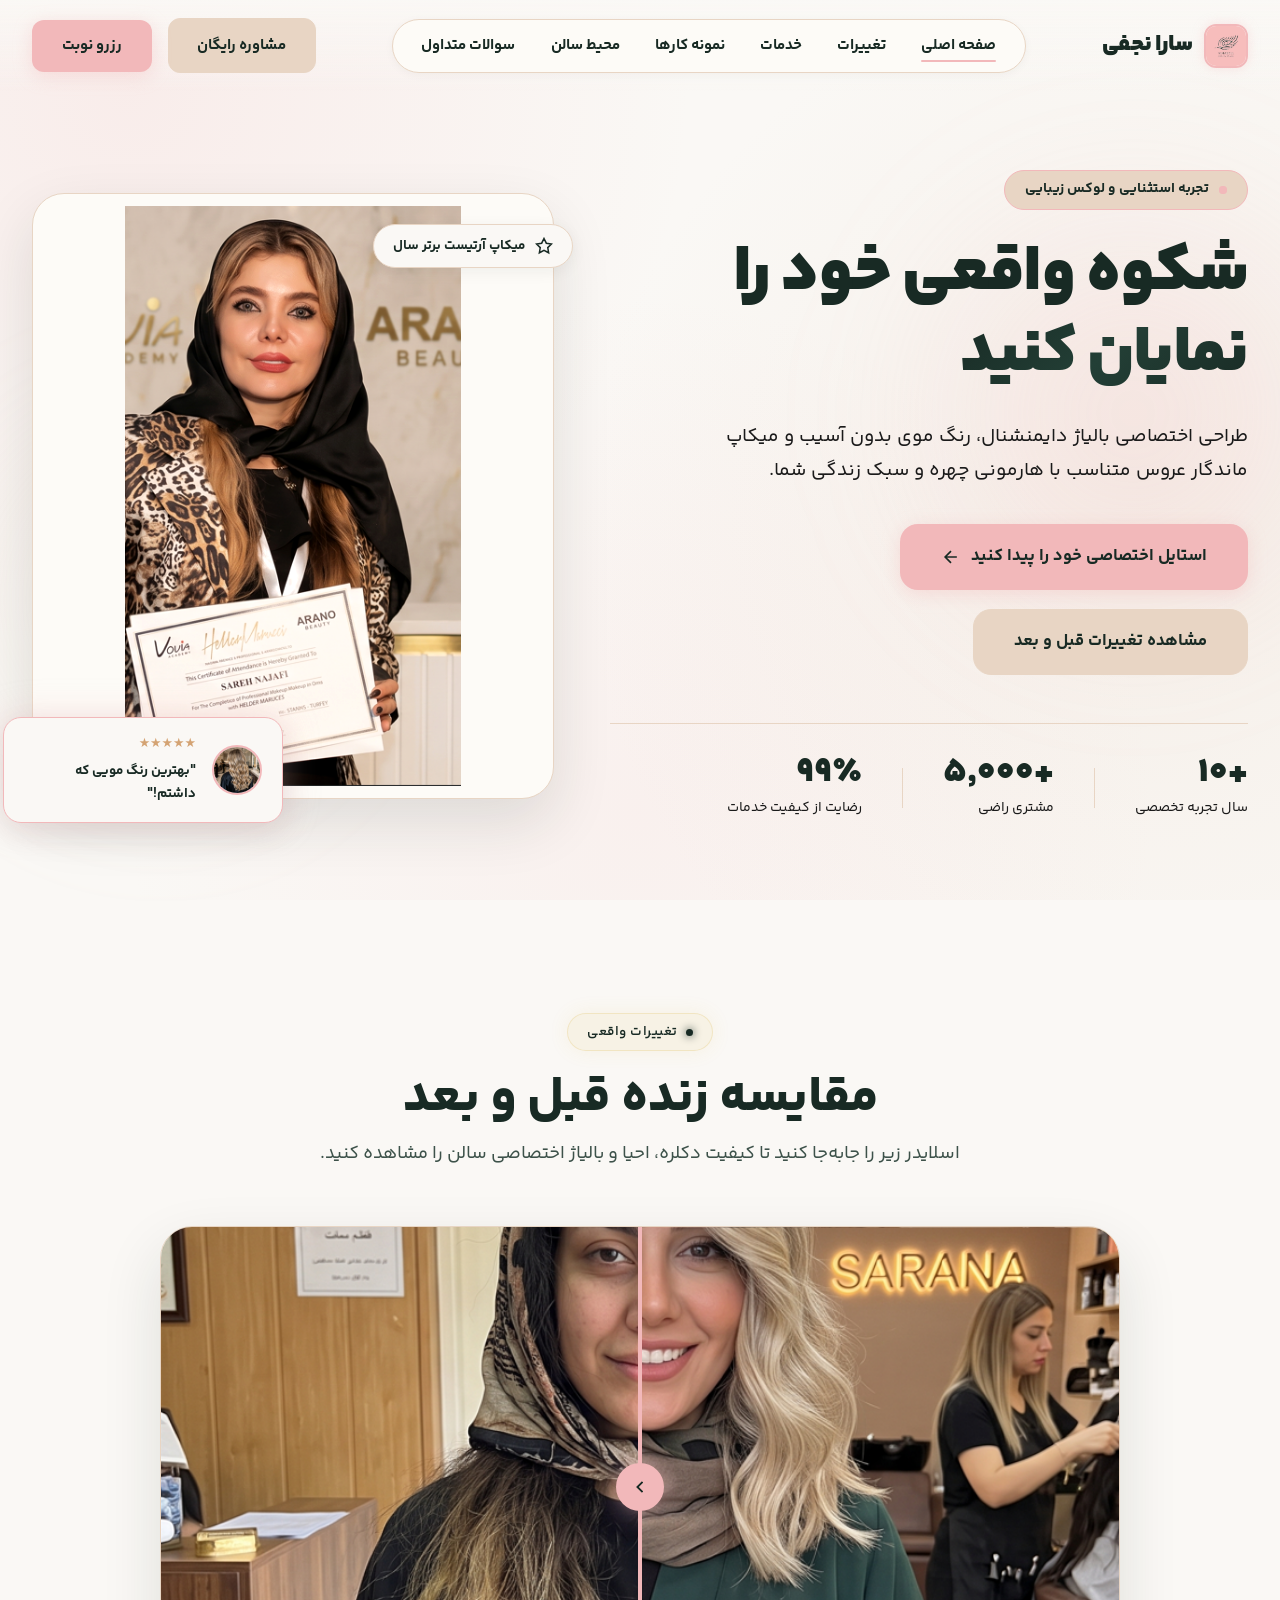
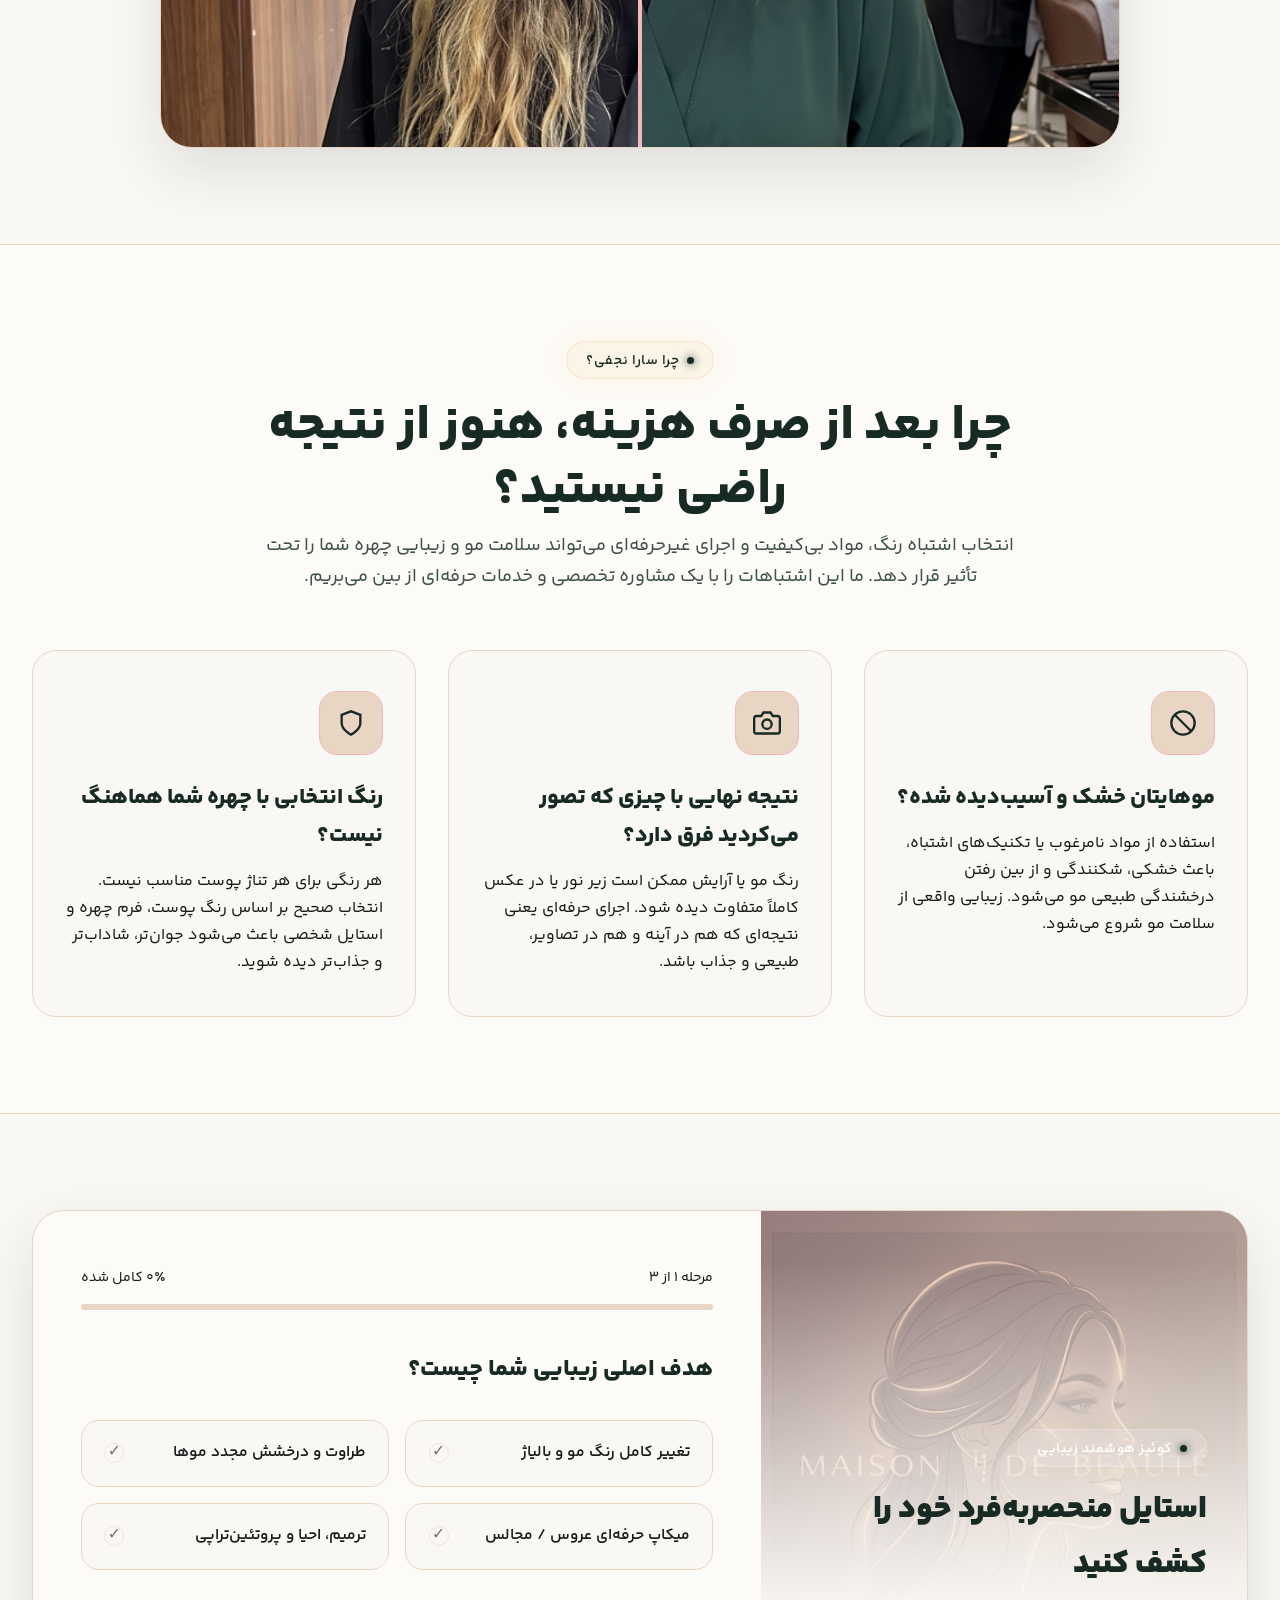
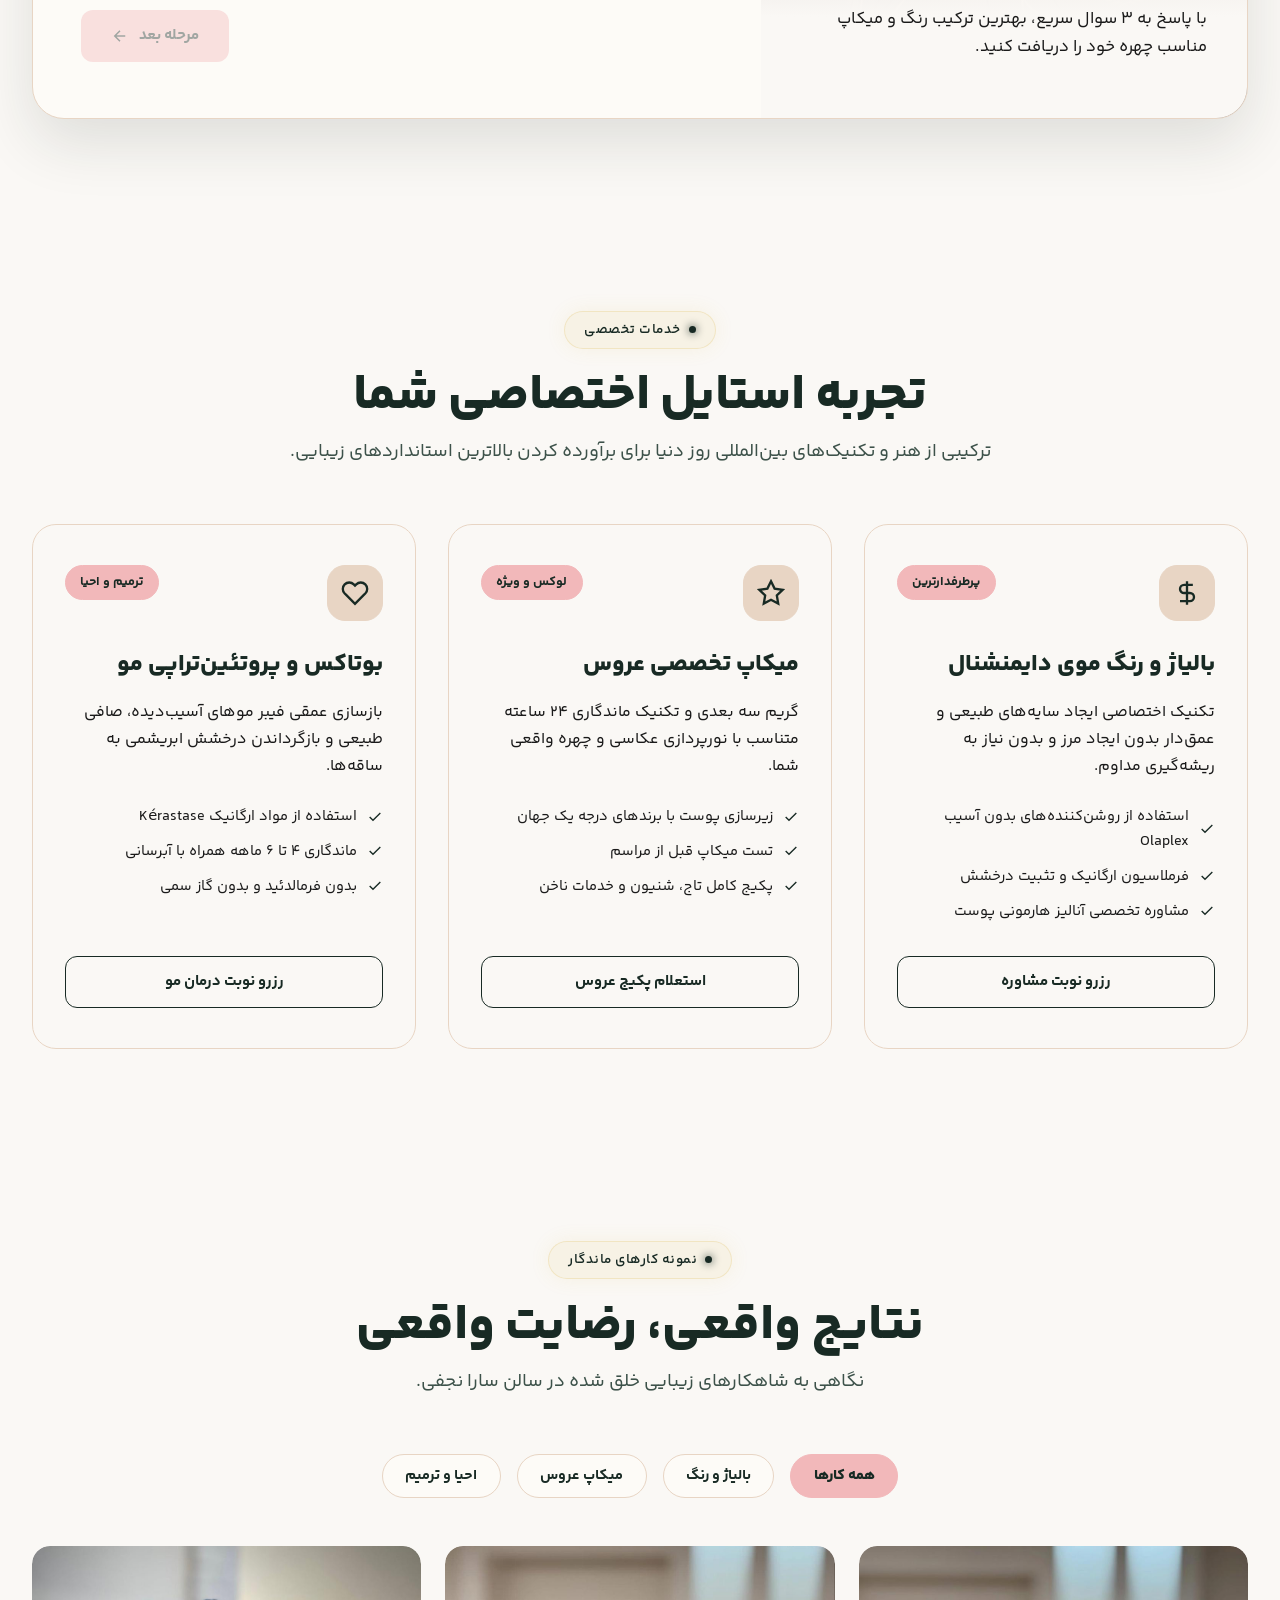
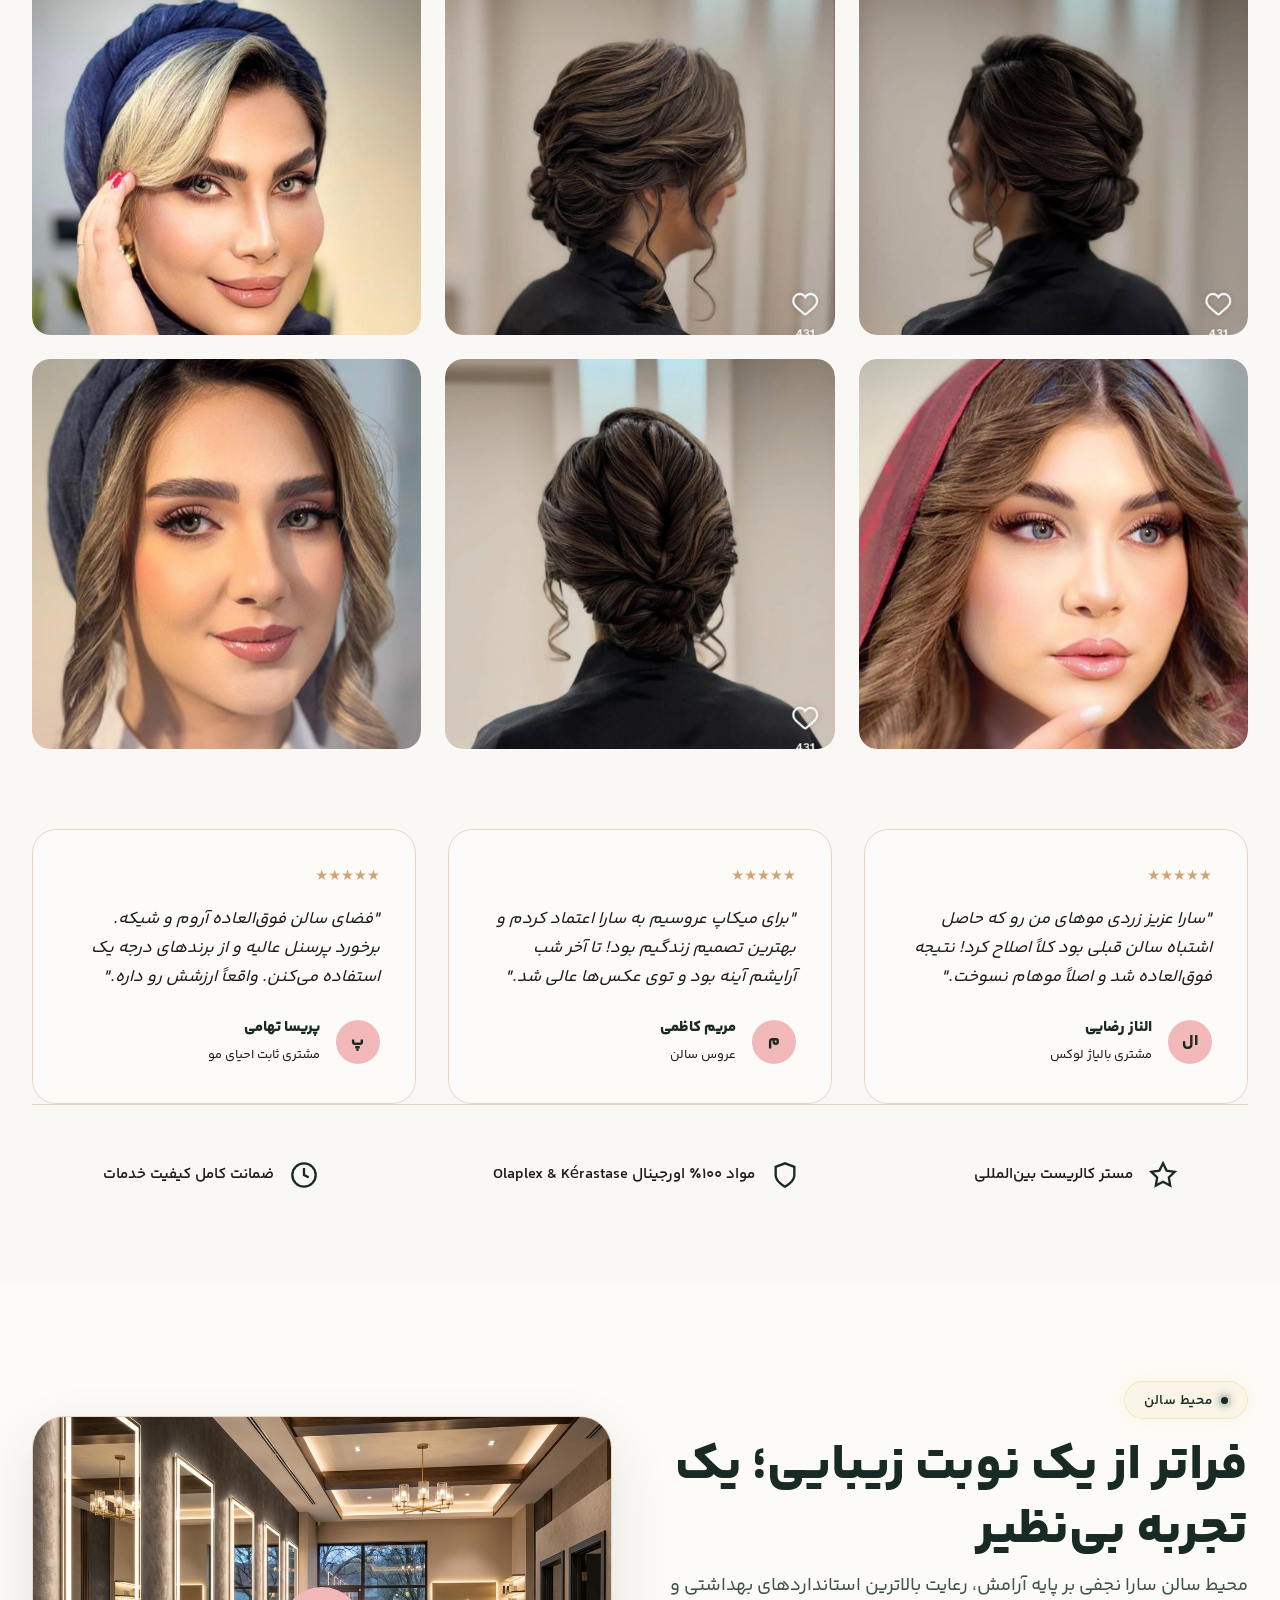
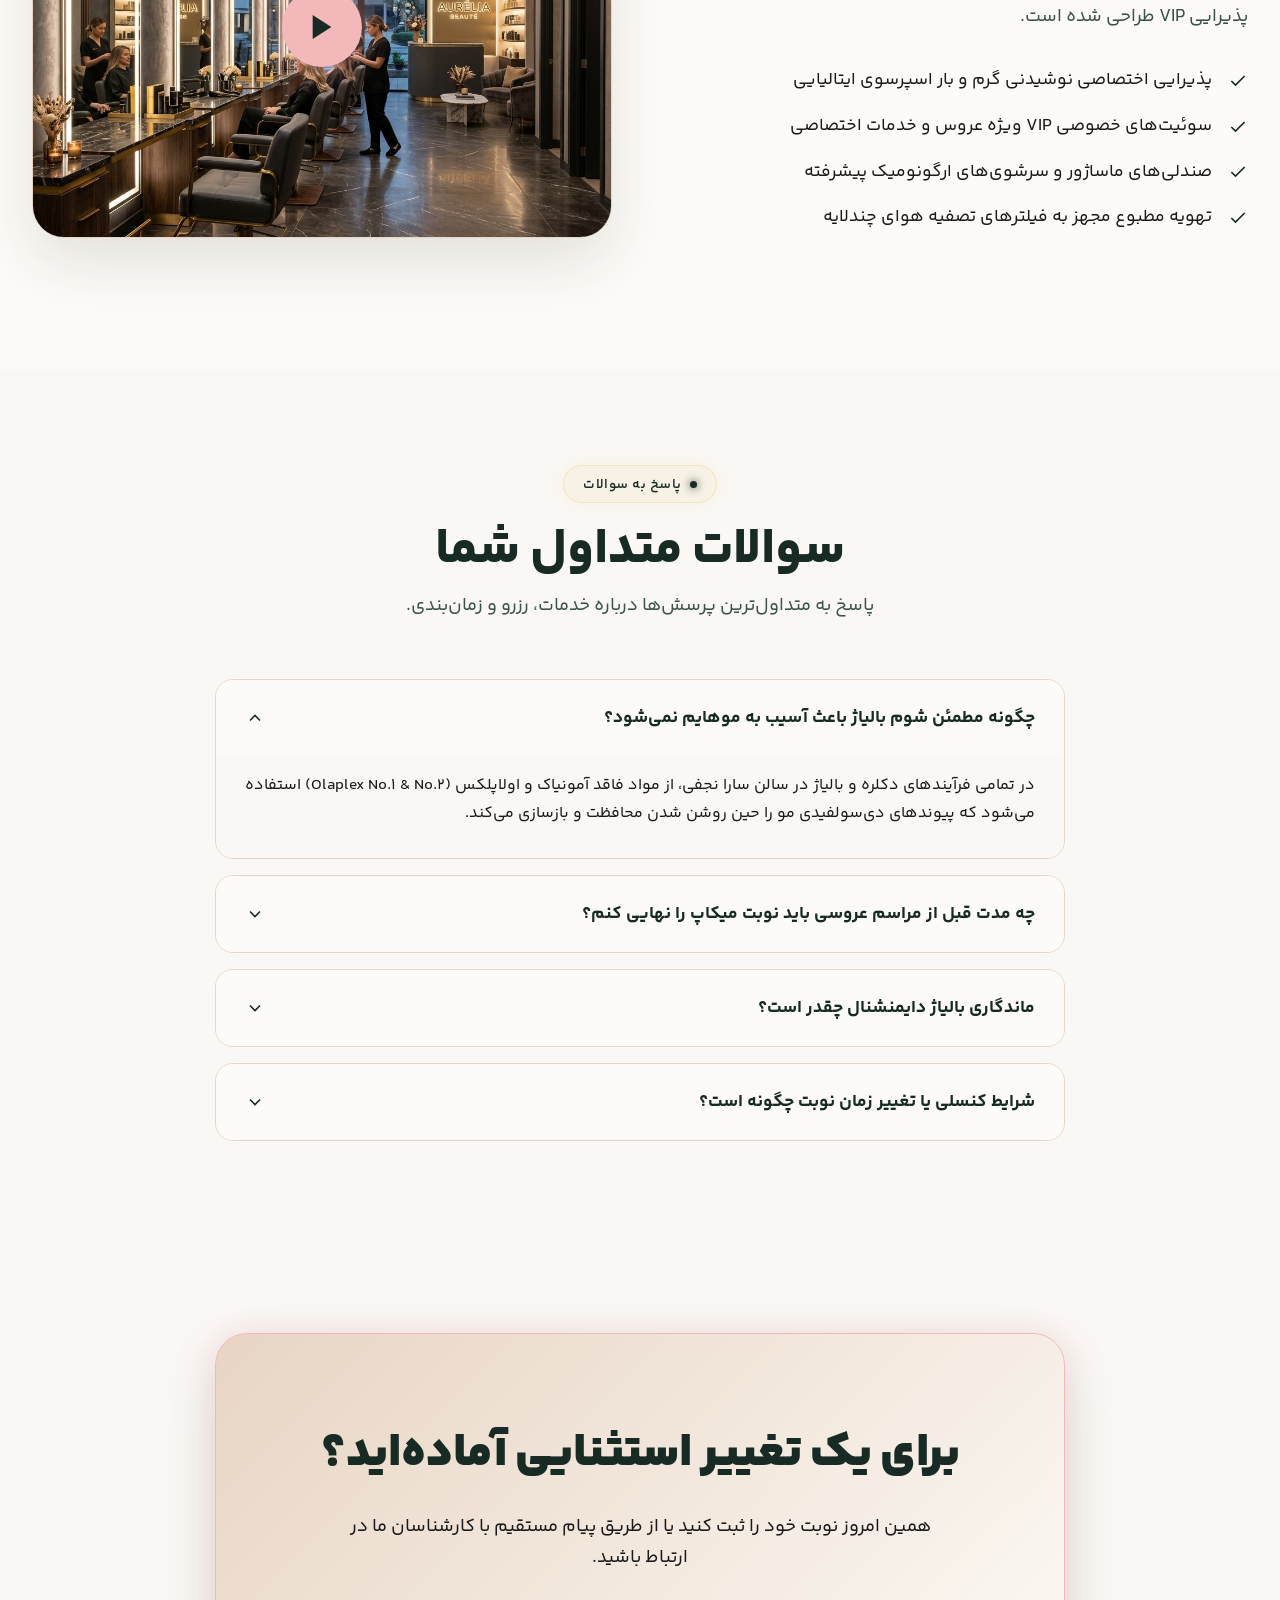
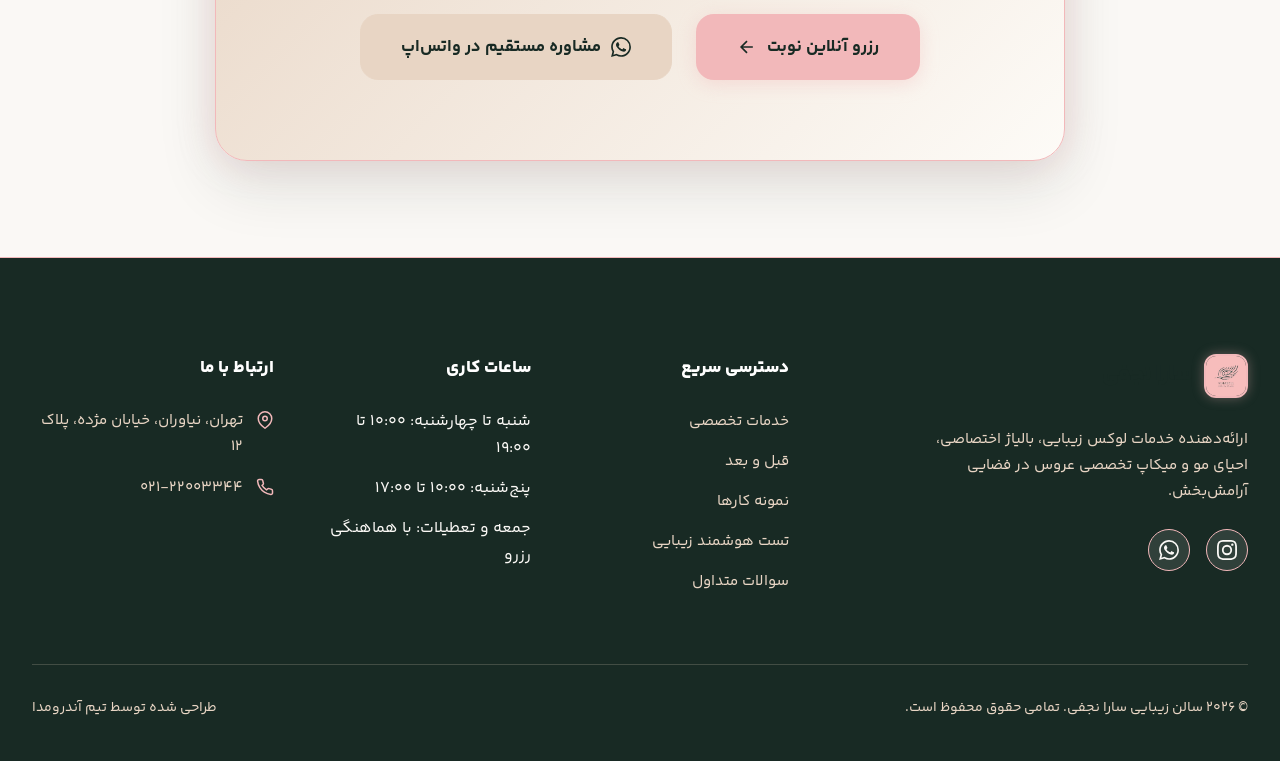
==== index.html @ 490ef78b "update color" ====
<!doctype html>
<html lang="fa" dir="rtl">
  <head>
    <meta charset="UTF-8" />
    <meta name="viewport" content="width=device-width, initial-scale=1.0" />
    <title>سارا نجفی | سالن زیبایی و میکاپ آرتیست پریمیوم</title>
    <meta
      name="description"
      content="تغییرات زیبایی ایده‌آل خود را در سالن زیبایی سارا نجفی کشف کنید. متخصص در رنگ موی پریمیوم، بالیاژ، میکاپ عروس و احیای مو."
    />
    <meta name="theme-color" content="#FAF8F5" />

    <!-- Open Graph SEO -->
    <meta property="og:title" content="سارا نجفی | سالن زیبایی پریمیوم" />
    <meta
      property="og:description"
      content="تخصصی‌ترین مرکز بالیاژ، رنگ مو و میکاپ لوکس عروس"
    />
    <meta property="og:type" content="website" />

    <!-- Custom Stylesheet -->
    <link rel="stylesheet" href="css/style.css" />
  </head>
  <body>
    <!-- Floating Luxury Navigation -->
    <nav class="navbar" id="navbar">
      <div class="container nav-container">
        <a href="#home" class="logo">
          <img
            src="images/logo.jpg"
            alt="سالن زیبایی سارا نجفی"
            class="logo-img"
          />
          <span class="logo-text">سارا نجفی</span>
        </a>

        <div class="nav-links" id="nav-links">
          <a href="#home" class="active">صفحه اصلی</a>
          <a href="#transformation">تغییرات</a>
          <a href="#services">خدمات</a>
          <a href="#portfolio">نمونه کارها</a>
          <a href="#salon">محیط سالن</a>
          <a href="#faq">سوالات متداول</a>
        </div>

        <div class="nav-actions">
          <a href="#quiz-section" class="btn btn-secondary">مشاوره رایگان</a>
          <button class="btn btn-primary open-booking-modal">رزرو نوبت</button>
        </div>

        <!-- Mobile Drawer Menu Toggle Button -->
        <button
          class="mobile-toggle"
          id="mobile-toggle"
          aria-label="باز کردن منو"
        >
          <svg
            width="28"
            height="28"
            viewBox="0 0 24 24"
            fill="none"
            stroke="currentColor"
            stroke-width="2"
          >
            <path d="M4 6h16M4 12h16M4 18h16"></path>
          </svg>
        </button>
      </div>
    </nav>

    <!-- Mobile Navigation Drawer Overlay & Backdrop -->
    <div class="mobile-drawer-overlay" id="mobile-overlay"></div>
    <div class="mobile-menu-drawer" id="mobile-drawer">
      <div class="mobile-drawer-header">
        <a href="#home" class="logo">
          <img
            src="images/logo.jpg"
            alt="سالن زیبایی سارا نجفی"
            class="logo-img"
          />
          <span class="logo-text">سارا نجفی</span>
        </a>
        <button class="mobile-close" id="mobile-close" aria-label="بستن منو">
          <svg
            width="24"
            height="24"
            viewBox="0 0 24 24"
            fill="none"
            stroke="currentColor"
            stroke-width="2"
          >
            <line x1="18" y1="6" x2="6" y2="18"></line>
            <line x1="6" y1="6" x2="18" y2="18"></line>
          </svg>
        </button>
      </div>
      <ul class="mobile-nav-links">
        <li><a href="#home" class="mobile-link active">صفحه اصلی</a></li>
        <li>
          <a href="#transformation" class="mobile-link">تغییرات قبل و بعد</a>
        </li>
        <li><a href="#services" class="mobile-link">خدمات لوکس</a></li>
        <li><a href="#portfolio" class="mobile-link">نمونه کارها</a></li>
        <li><a href="#salon" class="mobile-link">تجربه سالن</a></li>
        <li><a href="#faq" class="mobile-link">سوالات متداول</a></li>
      </ul>
      <div class="mobile-drawer-footer">
        <button class="btn btn-primary w-full open-booking-modal">
          رزرو فوری نوبت
        </button>
        <a href="#quiz-section" class="btn btn-secondary w-full mobile-link"
          >تست استایل زیبایی</a
        >
      </div>
    </div>

    <!-- Main Content Wrapper -->
    <main>
      <!-- Hero Section -->
      <section class="hero" id="home">
        <div class="container hero-grid">
          <div class="hero-content reveal">
            <div class="hero-badge">
              <div class="status-ping">
                <span></span>
                <span></span>
              </div>
              تجربه استثنایی و لوکس زیبایی
            </div>

            <h1 class="hero-title">
              شکوه واقعی خود را
              <span class="gradient-text">نمایان کنید</span>
            </h1>

            <p class="hero-description">
              طراحی اختصاصی بالیاژ دایمنشنال، رنگ موی بدون آسیب و میکاپ ماندگار
              عروس متناسب با هارمونی چهره و سبک زندگی شما.
            </p>

            <div class="hero-buttons">
              <a href="#quiz-section" class="btn btn-primary btn-large">
                استایل اختصاصی خود را پیدا کنید
                <svg
                  width="20"
                  height="20"
                  viewBox="0 0 24 24"
                  fill="none"
                  stroke="currentColor"
                  stroke-width="2"
                >
                  <path d="M19 12H5M12 19l-7-7 7-7" />
                </svg>
              </a>
              <a href="#transformation" class="btn btn-secondary btn-large">
                مشاهده تغییرات قبل و بعد
              </a>
            </div>

            <div class="hero-stats">
              <div class="stat-item">
                <span class="stat-number" data-target="10">+۱۰</span>
                <span class="stat-label">سال تجربه تخصصی</span>
              </div>
              <div class="stat-divider"></div>
              <div class="stat-item">
                <span class="stat-number" data-target="5000">+۵,۰۰۰</span>
                <span class="stat-label">مشتری راضی</span>
              </div>
              <div class="stat-divider"></div>
              <div class="stat-item">
                <span class="stat-number" data-target="99">۹۹٪</span>
                <span class="stat-label">رضایت از کیفیت خدمات</span>
              </div>
            </div>
          </div>

          <div class="hero-visual reveal reveal-delay-2">
            <div class="portrait-frame">
              <img
                src="images/hero-portrait-cropped.png"
                alt="سارا نجفی - میکاپ آرتیست و هیراستایلیست ارشد"
                class="portrait-image"
              />

              <!-- Floating Review Card -->
              <div class="floating-pill">
                <img src="images/before-after-01.jpg" alt="تغییرات بالیاژ" />
                <div class="floating-pill-content">
                  <div class="stars">★★★★★</div>
                  <p>"بهترین رنگ مویی که داشتم!"</p>
                </div>
              </div>

              <!-- Floating Badge -->
              <div class="floating-badge">
                <svg
                  width="18"
                  height="18"
                  viewBox="0 0 24 24"
                  fill="none"
                  stroke="currentColor"
                  stroke-width="2"
                >
                  <polygon
                    points="12 2 15.09 8.26 22 9.27 17 14.14 18.18 21.02 12 17.77 5.82 21.02 7 14.14 2 9.27 8.91 8.26 12 2"
                  />
                </svg>
                میکاپ آرتیست برتر سال
              </div>
            </div>
          </div>
        </div>
      </section>

      <!-- Before / After Interactive Comparison Slider -->
      <section class="transformation-section" id="transformation">
        <div class="container">
          <div class="section-header reveal">
            <div class="section-tag">
              <span class="dot"></span>
              تغییرات واقعی
            </div>
            <h2 class="section-title">مقایسه زنده قبل و بعد</h2>
            <p class="section-subtitle">
              اسلایدر زیر را جابه‌جا کنید تا کیفیت دکلره، احیا و بالیاژ اختصاصی
              سالن را مشاهده کنید.
            </p>
          </div>

          <div class="ba-slider-container reveal reveal-delay-1">
            <div class="ba-slider" id="ba-slider">
              <div class="ba-before">
                <img
                  src="images/Screenshot 2026-07-29 034844.png"
                  alt="تصویر مقایسه چپ"
                />
              </div>
              <div class="ba-after" id="ba-after-layer">
                <img
                  src="images/Screenshot 2026-07-29 034903.png"
                  alt="تصویر مقایسه راست"
                />
              </div>
              <div class="ba-handle" id="ba-handle">
                <div class="ba-handle-button">
                  <svg
                    width="20"
                    height="20"
                    viewBox="0 0 24 24"
                    fill="none"
                    stroke="currentColor"
                    stroke-width="2"
                  >
                    <polyline points="15 18 9 12 15 6"></polyline>
                    <polyline
                      points="9 18 15 12 9 6"
                      style="
                        transform: rotate(180deg);
                        transform-origin: center;
                      "
                    ></polyline>
                  </svg>
                </div>
              </div>
            </div>
          </div>
        </div>
      </section>

      <!-- Pain Points & Agitation Section -->
      <section class="problems-section" id="problems">
        <div class="container">
          <div class="section-header reveal">
            <div class="section-tag">
              <span class="dot"></span>
              چرا سارا نجفی؟
            </div>
            <h2 class="section-title">
              چرا بعد از صرف هزینه، هنوز از نتیجه راضی نیستید؟
            </h2>
            <p class="section-subtitle">
              انتخاب اشتباه رنگ، مواد بی‌کیفیت و اجرای غیرحرفه‌ای می‌تواند سلامت
              مو و زیبایی چهره شما را تحت تأثیر قرار دهد. ما این اشتباهات را با
              یک مشاوره تخصصی و خدمات حرفه‌ای از بین می‌بریم.
            </p>
          </div>

          <div class="problems-grid">
            <div class="glass-card problem-card reveal reveal-delay-1">
              <div class="problem-icon-wrapper">
                <svg
                  width="28"
                  height="28"
                  viewBox="0 0 24 24"
                  fill="none"
                  stroke="currentColor"
                  stroke-width="2"
                >
                  <circle cx="12" cy="12" r="10"></circle>
                  <line x1="4.93" y1="4.93" x2="19.07" y2="19.07"></line>
                </svg>
              </div>
              <h3>موهایتان خشک و آسیب‌دیده شده؟</h3>
              <p>
                استفاده از مواد نامرغوب یا تکنیک‌های اشتباه، باعث خشکی، شکنندگی
                و از بین رفتن درخشندگی طبیعی مو می‌شود. زیبایی واقعی از سلامت مو
                شروع می‌شود.
              </p>
            </div>

            <div class="glass-card problem-card reveal reveal-delay-2">
              <div class="problem-icon-wrapper">
                <svg
                  width="28"
                  height="28"
                  viewBox="0 0 24 24"
                  fill="none"
                  stroke="currentColor"
                  stroke-width="2"
                >
                  <path
                    d="M23 19a2 2 0 0 1-2 2H3a2 2 0 0 1-2-2V8a2 2 0 0 1 2-2h4l2-3h6l2 3h4a2 2 0 0 1 2 2z"
                  ></path>
                  <circle cx="12" cy="13" r="4"></circle>
                </svg>
              </div>
              <h3>نتیجه نهایی با چیزی که تصور می‌کردید فرق دارد؟</h3>
              <p>
                رنگ مو یا آرایش ممکن است زیر نور یا در عکس کاملاً متفاوت دیده
                شود. اجرای حرفه‌ای یعنی نتیجه‌ای که هم در آینه و هم در تصاویر،
                طبیعی و جذاب باشد.
              </p>
            </div>

            <div class="glass-card problem-card reveal reveal-delay-3">
              <div class="problem-icon-wrapper">
                <svg
                  width="28"
                  height="28"
                  viewBox="0 0 24 24"
                  fill="none"
                  stroke="currentColor"
                  stroke-width="2"
                >
                  <path d="M12 22s8-4 8-10V5l-8-3-8 3v7c0 6 8 10 8 10z"></path>
                </svg>
              </div>
              <h3>رنگ انتخابی با چهره شما هماهنگ نیست؟</h3>
              <p>
                هر رنگی برای هر تناژ پوست مناسب نیست. انتخاب صحیح بر اساس رنگ
                پوست، فرم چهره و استایل شخصی باعث می‌شود جوان‌تر، شاداب‌تر و
                جذاب‌تر دیده شوید.
              </p>
            </div>
          </div>
        </div>
      </section>

      <!-- Interactive Quiz Section (Lead Magnet Funnel) -->
      <section class="quiz-section" id="quiz-section">
        <div class="container">
          <div class="quiz-wrapper reveal">
            <div class="quiz-banner">
              <div class="quiz-banner-content">
                <div
                  class="section-tag"
                  style="
                    background: rgba(255, 255, 255, 0.1);
                    border-color: rgba(255, 255, 255, 0.2);
                    color: #fff;
                  "
                >
                  <span class="dot"></span>
                  کوئیز هوشمند زیبایی
                </div>
                <h2>استایل منحصر‌به‌فرد خود را کشف کنید</h2>
                <p>
                  با پاسخ به ۳ سوال سریع، بهترین ترکیب رنگ و میکاپ مناسب چهره
                  خود را دریافت کنید.
                </p>
              </div>
            </div>

            <div class="quiz-main">
              <div class="progress-header">
                <span id="quiz-step-text">مرحله ۱ از ۳</span>
                <span id="quiz-percent-text">۰٪ کامل شده</span>
              </div>
              <div class="progress-track">
                <div
                  class="progress-fill"
                  id="quiz-progress-bar"
                  style="width: 0%"
                ></div>
              </div>

              <!-- Question Step 1 -->
              <div class="quiz-step active" id="quiz-step-1">
                <h3>هدف اصلی زیبایی شما چیست؟</h3>
                <div class="options-grid">
                  <label class="option-card-label">
                    <input type="radio" name="goal" value="color" />
                    <div class="option-card-inner">
                      <span>تغییر کامل رنگ مو و بالیاژ</span>
                      <div class="check-icon">✓</div>
                    </div>
                  </label>
                  <label class="option-card-label">
                    <input type="radio" name="goal" value="refresh" />
                    <div class="option-card-inner">
                      <span>طراوت و درخشش مجدد موها</span>
                      <div class="check-icon">✓</div>
                    </div>
                  </label>
                  <label class="option-card-label">
                    <input type="radio" name="goal" value="bridal" />
                    <div class="option-card-inner">
                      <span>میکاپ حرفه‌ای عروس / مجالس</span>
                      <div class="check-icon">✓</div>
                    </div>
                  </label>
                  <label class="option-card-label">
                    <input type="radio" name="goal" value="repair" />
                    <div class="option-card-inner">
                      <span>ترمیم، احیا و پروتئین‌تراپی</span>
                      <div class="check-icon">✓</div>
                    </div>
                  </label>
                </div>
                <div class="quiz-nav" style="justify-content: flex-end">
                  <button class="btn btn-primary quiz-next-btn" disabled>
                    مرحله بعد
                    <svg
                      width="18"
                      height="18"
                      viewBox="0 0 24 24"
                      fill="none"
                      stroke="currentColor"
                      stroke-width="2"
                    >
                      <path d="M19 12H5M12 19l-7-7 7-7" />
                    </svg>
                  </button>
                </div>
              </div>

              <!-- Question Step 2 -->
              <div class="quiz-step" id="quiz-step-2">
                <h3>رنگ پوست خود را چگونه توصیف می‌کنید؟</h3>
                <div class="options-grid">
                  <label class="option-card-label">
                    <input type="radio" name="skintone" value="cool" />
                    <div class="option-card-inner">
                      <span>سرد (تناژ صورتی / آبی)</span>
                      <div class="check-icon">✓</div>
                    </div>
                  </label>
                  <label class="option-card-label">
                    <input type="radio" name="skintone" value="warm" />
                    <div class="option-card-inner">
                      <span>گرم (تناژ زرد / زیتونی / گندمی)</span>
                      <div class="check-icon">✓</div>
                    </div>
                  </label>
                  <label class="option-card-label">
                    <input type="radio" name="skintone" value="neutral" />
                    <div class="option-card-inner">
                      <span>خنثی (ترکیبی)</span>
                      <div class="check-icon">✓</div>
                    </div>
                  </label>
                  <label class="option-card-label">
                    <input type="radio" name="skintone" value="unsure" />
                    <div class="option-card-inner">
                      <span>مطمئن نیستم (نیاز به مشاوره)</span>
                      <div class="check-icon">✓</div>
                    </div>
                  </label>
                </div>
                <div class="quiz-nav">
                  <button class="btn btn-secondary quiz-prev-btn">
                    بازگشت
                  </button>
                  <button class="btn btn-primary quiz-next-btn" disabled>
                    مرحله بعد
                    <svg
                      width="18"
                      height="18"
                      viewBox="0 0 24 24"
                      fill="none"
                      stroke="currentColor"
                      stroke-width="2"
                    >
                      <path d="M19 12H5M12 19l-7-7 7-7" />
                    </svg>
                  </button>
                </div>
              </div>

              <!-- Question Step 3 -->
              <div class="quiz-step" id="quiz-step-3">
                <h3>زمان روزانه شما برای رسیدگی به استایل مو چقدر است؟</h3>
                <div class="options-grid">
                  <label class="option-card-label">
                    <input type="radio" name="routine" value="low" />
                    <div class="option-card-inner">
                      <span>کمتر از ۱۰ دقیقه (نیاز به مراقبت آسان)</span>
                      <div class="check-icon">✓</div>
                    </div>
                  </label>
                  <label class="option-card-label">
                    <input type="radio" name="routine" value="medium" />
                    <div class="option-card-inner">
                      <span>۱۵ تا ۳۰ دقیقه در روز</span>
                      <div class="check-icon">✓</div>
                    </div>
                  </label>
                  <label class="option-card-label">
                    <input type="radio" name="routine" value="high" />
                    <div class="option-card-inner">
                      <span>علاقه‌مند به استایل کردن روزانه</span>
                      <div class="check-icon">✓</div>
                    </div>
                  </label>
                </div>
                <div class="quiz-nav">
                  <button class="btn btn-secondary quiz-prev-btn">
                    بازگشت
                  </button>
                  <button class="btn btn-primary quiz-next-btn" disabled>
                    مشاهده تحلیل نهایی
                  </button>
                </div>
              </div>

              <!-- Lead Capture Form Step -->
              <div class="quiz-step" id="quiz-step-lead">
                <div style="text-align: center; margin-bottom: 2rem">
                  <h3 style="font-size: 1.6rem; margin-bottom: 0.5rem">
                    تحلیل اختصاصی شما آماده است!
                  </h3>
                  <p style="color: var(--clr-text-secondary)">
                    جهت نمایش تحلیل و رزرو کد تخفیف ویژه، اطلاعات زیر را وارد
                    کنید.
                  </p>
                </div>
                <form id="quiz-lead-form" class="lead-form-grid">
                  <div class="form-group">
                    <label for="quiz-name">نام و نام خانوادگی</label>
                    <input
                      type="text"
                      id="quiz-name"
                      class="form-input"
                      required
                      placeholder="مثال: سارا محمدی"
                    />
                  </div>
                  <div class="form-group">
                    <label for="quiz-phone">شماره همراه</label>
                    <input
                      type="tel"
                      id="quiz-phone"
                      class="form-input"
                      required
                      placeholder="۰۹۱۲۳۴۵۶۷۸۹"
                      dir="ltr"
                      style="text-align: right"
                    />
                  </div>
                  <button
                    type="submit"
                    class="btn btn-primary btn-large w-full"
                    style="margin-top: 1rem"
                  >
                    مشاهده پیشنهاد و دریافت کد تخفیف ۲۰٪
                  </button>
                </form>
              </div>
            </div>
          </div>
        </div>
      </section>

      <!-- Services Showcase Section -->
      <section class="services-section" id="services">
        <div class="container">
          <div class="section-header reveal">
            <div class="section-tag">
              <span class="dot"></span>
              خدمات تخصصی
            </div>
            <h2 class="section-title">تجربه استایل اختصاصی شما</h2>
            <p class="section-subtitle">
              ترکیبی از هنر و تکنیک‌های بین‌المللی روز دنیا برای برآورده کردن
              بالاترین استانداردهای زیبایی.
            </p>
          </div>

          <div class="services-grid">
            <!-- Service Card 1 -->
            <div class="glass-card service-card reveal reveal-delay-1">
              <div>
                <div class="service-header">
                  <div class="service-icon">
                    <svg
                      width="28"
                      height="28"
                      viewBox="0 0 24 24"
                      fill="none"
                      stroke="currentColor"
                      stroke-width="2"
                    >
                      <path
                        d="M12 2v20M17 5H9.5a3.5 3.5 0 0 0 0 7h5a3.5 3.5 0 0 1 0 7H6"
                      ></path>
                    </svg>
                  </div>
                  <span class="service-badge">پرطرفدارترین</span>
                </div>
                <h3>بالیاژ و رنگ موی دایمنشنال</h3>
                <p>
                  تکنیک اختصاصی ایجاد سایه‌های طبیعی و عمق‌دار بدون ایجاد مرز و
                  بدون نیاز به ریشه‌گیری مداوم.
                </p>
                <ul class="service-features">
                  <li>
                    <svg
                      width="16"
                      height="16"
                      viewBox="0 0 24 24"
                      fill="none"
                      stroke="currentColor"
                      stroke-width="2"
                    >
                      <polyline points="20 6 9 17 4 12"></polyline>
                    </svg>
                    استفاده از روشن‌کننده‌های بدون آسیب Olaplex
                  </li>
                  <li>
                    <svg
                      width="16"
                      height="16"
                      viewBox="0 0 24 24"
                      fill="none"
                      stroke="currentColor"
                      stroke-width="2"
                    >
                      <polyline points="20 6 9 17 4 12"></polyline>
                    </svg>
                    فرملاسیون ارگانیک و تثبیت درخشش
                  </li>
                  <li>
                    <svg
                      width="16"
                      height="16"
                      viewBox="0 0 24 24"
                      fill="none"
                      stroke="currentColor"
                      stroke-width="2"
                    >
                      <polyline points="20 6 9 17 4 12"></polyline>
                    </svg>
                    مشاوره تخصصی آنالیز هارمونی پوست
                  </li>
                </ul>
              </div>
              <button
                class="btn btn-outline w-full open-booking-modal"
                data-service="بالیاژ و رنگ مو"
              >
                رزرو نوبت مشاوره
              </button>
            </div>

            <!-- Service Card 2 -->
            <div class="glass-card service-card reveal reveal-delay-2">
              <div>
                <div class="service-header">
                  <div class="service-icon">
                    <svg
                      width="28"
                      height="28"
                      viewBox="0 0 24 24"
                      fill="none"
                      stroke="currentColor"
                      stroke-width="2"
                    >
                      <path
                        d="M12 2l3.09 6.26L22 9.27l-5 4.87 1.18 6.88L12 17.77l-6.18 3.25L7 14.14 2 9.27l6.91-1.01L12 2z"
                      ></path>
                    </svg>
                  </div>
                  <span class="service-badge">لوکس و ویژه</span>
                </div>
                <h3>میکاپ تخصصی عروس</h3>
                <p>
                  گریم سه بعدی و تکنیک ماندگاری ۲۴ ساعته متناسب با نورپردازی
                  عکاسی و چهره واقعی شما.
                </p>
                <ul class="service-features">
                  <li>
                    <svg
                      width="16"
                      height="16"
                      viewBox="0 0 24 24"
                      fill="none"
                      stroke="currentColor"
                      stroke-width="2"
                    >
                      <polyline points="20 6 9 17 4 12"></polyline>
                    </svg>
                    زیرسازی پوست با برندهای درجه یک جهان
                  </li>
                  <li>
                    <svg
                      width="16"
                      height="16"
                      viewBox="0 0 24 24"
                      fill="none"
                      stroke="currentColor"
                      stroke-width="2"
                    >
                      <polyline points="20 6 9 17 4 12"></polyline>
                    </svg>
                    تست میکاپ قبل از مراسم
                  </li>
                  <li>
                    <svg
                      width="16"
                      height="16"
                      viewBox="0 0 24 24"
                      fill="none"
                      stroke="currentColor"
                      stroke-width="2"
                    >
                      <polyline points="20 6 9 17 4 12"></polyline>
                    </svg>
                    پکیج کامل تاج، شنیون و خدمات ناخن
                  </li>
                </ul>
              </div>
              <button
                class="btn btn-outline w-full open-booking-modal"
                data-service="میکاپ عروس"
              >
                استعلام پکیج عروس
              </button>
            </div>

            <!-- Service Card 3 -->
            <div class="glass-card service-card reveal reveal-delay-3">
              <div>
                <div class="service-header">
                  <div class="service-icon">
                    <svg
                      width="28"
                      height="28"
                      viewBox="0 0 24 24"
                      fill="none"
                      stroke="currentColor"
                      stroke-width="2"
                    >
                      <path
                        d="M20.84 4.61a5.5 5.5 0 0 0-7.78 0L12 5.67l-1.06-1.06a5.5 5.5 0 0 0-7.78 7.78l1.06 1.06L12 21.23l7.78-7.78 1.06-1.06a5.5 5.5 0 0 0 0-7.78z"
                      ></path>
                    </svg>
                  </div>
                  <span class="service-badge">ترمیم و احیا</span>
                </div>
                <h3>بوتاکس و پروتئین‌تراپی مو</h3>
                <p>
                  بازسازی عمقی فیبر موهای آسیب‌دیده، صافی طبیعی و بازگرداندن
                  درخشش ابریشمی به ساقه‌ها.
                </p>
                <ul class="service-features">
                  <li>
                    <svg
                      width="16"
                      height="16"
                      viewBox="0 0 24 24"
                      fill="none"
                      stroke="currentColor"
                      stroke-width="2"
                    >
                      <polyline points="20 6 9 17 4 12"></polyline>
                    </svg>
                    استفاده از مواد ارگانیک Kérastase
                  </li>
                  <li>
                    <svg
                      width="16"
                      height="16"
                      viewBox="0 0 24 24"
                      fill="none"
                      stroke="currentColor"
                      stroke-width="2"
                    >
                      <polyline points="20 6 9 17 4 12"></polyline>
                    </svg>
                    ماندگاری ۴ تا ۶ ماهه همراه با آبرسانی
                  </li>
                  <li>
                    <svg
                      width="16"
                      height="16"
                      viewBox="0 0 24 24"
                      fill="none"
                      stroke="currentColor"
                      stroke-width="2"
                    >
                      <polyline points="20 6 9 17 4 12"></polyline>
                    </svg>
                    بدون فرمالدئید و بدون گاز سمی
                  </li>
                </ul>
              </div>
              <button
                class="btn btn-outline w-full open-booking-modal"
                data-service="احیای مو"
              >
                رزرو نوبت درمان مو
              </button>
            </div>
          </div>
        </div>
      </section>

      <!-- Personalized Results & Countdown Section (Hidden by Default) -->
      <section class="results-section hidden" id="results-section">
        <div class="container">
          <div class="results-header">
            <div class="section-tag">
              <span class="dot"></span>
              پیشنهاد اختصاصی
            </div>
            <h2 class="section-title">
              تحلیل استایل شما آماده است،
              <span class="gradient-text" id="user-name-display">زیبا</span>!
            </h2>
            <p class="section-subtitle">
              بر اساس پاسخ‌های شما، این فرمول اختصاصی رنگ مو و آرایش را برای شما
              پیشنهاد می‌کنیم:
            </p>
          </div>

          <div class="results-grid">
            <div class="glass-card result-card">
              <div class="result-img-wrapper">
                <img
                  src="images/hair-color-recommendation.jpg"
                  alt="رنگ موی پیشنهادی"
                />
              </div>
              <div class="result-body">
                <span class="result-tag">پروفایل مو</span>
                <h3>بالیاژ دایمنشنال چامپاین و کارامل</h3>
                <p>
                  بهترین گزینه متناسب با تناژ پوست و روتین روزانه شما. ایجاد
                  خطوط روشن مایل به بژ-طلایی که نیاز به ترمیم مداوم ریشه ندارد و
                  شادابی بی‌پایانی به چهره می‌دهد.
                </p>
              </div>
            </div>

            <div class="glass-card result-card">
              <div class="result-img-wrapper">
                <img
                  src="images/makeup-recommendation.jpg"
                  alt="میکاپ پیشنهادی"
                />
              </div>
              <div class="result-body">
                <span class="result-tag">پروفایل میکاپ</span>
                <h3>میکاپ نود - گلویی با پایه شبنمی (Dewy)</h3>
                <p>
                  برجسته کردن زیبایی طبیعی چشمان با تناژهای گرم و ایجاد پوشش
                  مخملی سبکی که در عکاسی و محیط واقعی جذابیت فوق‌العاده‌ای به
                  شما می‌بخشد.
                </p>
              </div>
            </div>
          </div>

          <!-- Countdown Special Offer Banner -->
          <div class="offer-banner">
            <div class="offer-content">
              <h3>هدیه خوش‌آمدگویی اختصاصی شما</h3>
              <p>با رزرو نوبت در ۴۸ ساعت آینده، از مزایای زیر برخوردار شوید:</p>
              <ul class="offer-perks-list">
                <li>
                  <svg
                    width="20"
                    height="20"
                    viewBox="0 0 24 24"
                    fill="none"
                    stroke="currentColor"
                    stroke-width="2"
                  >
                    <polyline points="20 6 9 17 4 12"></polyline>
                  </svg>
                  ۲۰٪ تخفیف روی تمامی خدمات بالیاژ و میکاپ
                </li>
                <li>
                  <svg
                    width="20"
                    height="20"
                    viewBox="0 0 24 24"
                    fill="none"
                    stroke="currentColor"
                    stroke-width="2"
                  >
                    <polyline points="20 6 9 17 4 12"></polyline>
                  </svg>
                  یک جلسه رایگان ویتامینه و احیای ساقه مو
                </li>
              </ul>
              <button class="btn btn-primary btn-large open-booking-modal">
                دریافت ۲۰٪ تخفیف و رزرو نوبت
              </button>
            </div>

            <div class="timer-box">
              <div class="timer-title">مهلت استفاده از تخفیف</div>
              <div class="countdown-digits" dir="ltr">
                <div class="digit-unit">
                  <span class="digit-val" id="hours">47</span>
                  <span class="digit-label">ساعت</span>
                </div>
                <span class="digit-sep">:</span>
                <div class="digit-unit">
                  <span class="digit-val" id="minutes">59</span>
                  <span class="digit-label">دقیقه</span>
                </div>
                <span class="digit-sep">:</span>
                <div class="digit-unit">
                  <span class="digit-val" id="seconds">59</span>
                  <span class="digit-label">ثانیه</span>
                </div>
              </div>
              <div style="font-size: 0.85rem; color: var(--clr-gold)">
                کد تخفیف شما:
                <strong style="letter-spacing: 1px">SARA2026</strong>
              </div>
            </div>
          </div>
        </div>
      </section>

      <!-- Portfolio & Social Proof Section -->
      <section class="portfolio-section" id="portfolio">
        <div class="container">
          <div class="section-header reveal">
            <div class="section-tag">
              <span class="dot"></span>
              نمونه کارهای ماندگار
            </div>
            <h2 class="section-title">نتایج واقعی، رضایت واقعی</h2>
            <p class="section-subtitle">
              نگاهی به شاهکارهای زیبایی خلق شده در سالن سارا نجفی.
            </p>
          </div>

          <div class="portfolio-filter reveal">
            <button class="filter-btn active" data-filter="all">
              همه کارها
            </button>
            <button class="filter-btn" data-filter="balayage">
              بالیاژ و رنگ
            </button>
            <button class="filter-btn" data-filter="bridal">میکاپ عروس</button>
            <button class="filter-btn" data-filter="repair">
              احیا و ترمیم
            </button>
          </div>

          <div class="portfolio-gallery reveal">
            <div class="gallery-card" data-category="balayage">
              <img src="images/portfolio-04.jpg" alt="نمونه کار بالیاژ" />
              <div class="gallery-card-overlay">
                <h4>بالیاژ بژ طلایی</h4>
                <span>تکنیک آمبره بدون مرز</span>
              </div>
            </div>
            <div class="gallery-card" data-category="bridal">
              <img src="images/portfolio-01.jpg" alt="نمونه کار میکاپ" />
              <div class="gallery-card-overlay">
                <h4>میکاپ عروس کلاسیک</h4>
                <span>ماندگاری ۲۴ ساعته</span>
              </div>
            </div>
            <div class="gallery-card" data-category="balayage">
              <img src="images/portfolio-05.jpg" alt="نمونه کار بالیاژ" />
              <div class="gallery-card-overlay">
                <h4>بالیاژ سوئیدی و مرواریدی</h4>
                <span>روشنی کامل بدون آسیب</span>
              </div>
            </div>
            <div class="gallery-card" data-category="repair">
              <img
                src="images/portfolio-06.jpg"
                alt="نمونه کار پروتئین تراپی"
              />
              <div class="gallery-card-overlay">
                <h4>پروتئین‌تراپی و صافی</h4>
                <span>احیای کامل ساقه‌ها</span>
              </div>
            </div>
            <div class="gallery-card" data-category="bridal">
              <img src="images/portfolio-02.jpg" alt="میکاپ نود" />
              <div class="gallery-card-overlay">
                <h4>میکاپ لایت اروپا</h4>
                <span>طبیعی و درخشان</span>
              </div>
            </div>
            <div class="gallery-card" data-category="bridal">
              <img src="images/portfolio-03.jpg" alt="میکاپ شاین" />
              <div class="gallery-card-overlay">
                <h4>میکاپ شاین</h4>
                <span>درخشش بی‌نظیر</span>
              </div>
            </div>
          </div>

          <!-- Testimonials Section -->
          <div class="testimonials-grid reveal">
            <div class="glass-card testimonial-card">
              <div>
                <div class="testimonial-stars">★★★★★</div>
                <p class="testimonial-text">
                  "سارا عزیز زردی موهای من رو که حاصل اشتباه سالن قبلی بود کلاً
                  اصلاح کرد! نتیجه فوق‌العاده شد و اصلاً موهام نسوخت."
                </p>
              </div>
              <div class="testimonial-author">
                <div class="author-avatar">ال</div>
                <div class="author-info">
                  <h4>الناز رضایی</h4>
                  <span>مشتری بالیاژ لوکس</span>
                </div>
              </div>
            </div>

            <div class="glass-card testimonial-card">
              <div>
                <div class="testimonial-stars">★★★★★</div>
                <p class="testimonial-text">
                  "برای میکاپ عروسیم به سارا اعتماد کردم و بهترین تصمیم زندگیم
                  بود! تا آخر شب آرایشم آینه بود و توی عکس‌ها عالی شد."
                </p>
              </div>
              <div class="testimonial-author">
                <div class="author-avatar">م</div>
                <div class="author-info">
                  <h4>مریم کاظمی</h4>
                  <span>عروس سالن</span>
                </div>
              </div>
            </div>

            <div class="glass-card testimonial-card">
              <div>
                <div class="testimonial-stars">★★★★★</div>
                <p class="testimonial-text">
                  "فضای سالن فوق‌العاده آروم و شیکه. برخورد پرسنل عالیه و از
                  برندهای درجه یک استفاده می‌کنن. واقعاً ارزشش رو داره."
                </p>
              </div>
              <div class="testimonial-author">
                <div class="author-avatar">پ</div>
                <div class="author-info">
                  <h4>پریسا تهامی</h4>
                  <span>مشتری ثابت احیای مو</span>
                </div>
              </div>
            </div>
          </div>

          <!-- Trust Badges Bar -->
          <div class="trust-bar reveal">
            <div class="trust-item">
              <svg
                width="24"
                height="24"
                viewBox="0 0 24 24"
                fill="none"
                stroke="currentColor"
                stroke-width="2"
              >
                <polygon
                  points="12 2 15.09 8.26 22 9.27 17 14.14 18.18 21.02 12 17.77 5.82 21.02 7 14.14 2 9.27 8.91 8.26 12 2"
                />
              </svg>
              <span>مستر کالریست بین‌المللی</span>
            </div>
            <div class="trust-item">
              <svg
                width="24"
                height="24"
                viewBox="0 0 24 24"
                fill="none"
                stroke="currentColor"
                stroke-width="2"
              >
                <path d="M12 22s8-4 8-10V5l-8-3-8 3v7c0 6 8 10 8 10z"></path>
              </svg>
              <span>مواد ۱۰۰٪ اورجینال Olaplex & Kérastase</span>
            </div>
            <div class="trust-item">
              <svg
                width="24"
                height="24"
                viewBox="0 0 24 24"
                fill="none"
                stroke="currentColor"
                stroke-width="2"
              >
                <circle cx="12" cy="12" r="10"></circle>
                <polyline points="12 6 12 12 16 14"></polyline>
              </svg>
              <span>ضمانت کامل کیفیت خدمات</span>
            </div>
          </div>
        </div>
      </section>

      <!-- Salon Experience & Amenities Section -->
      <section class="experience-section" id="salon">
        <div class="container">
          <div class="experience-grid">
            <div class="reveal">
              <div class="section-tag">
                <span class="dot"></span>
                محیط سالن
              </div>
              <h2 class="section-title">
                فراتر از یک نوبت زیبایی؛ یک تجربه بی‌نظیر
              </h2>
              <p class="section-subtitle">
                محیط سالن سارا نجفی بر پایه آرامش، رعایت بالاترین استانداردهای
                بهداشتی و پذیرایی VIP طراحی شده است.
              </p>

              <ul class="experience-list">
                <li>
                  <svg
                    width="20"
                    height="20"
                    viewBox="0 0 24 24"
                    fill="none"
                    stroke="currentColor"
                    stroke-width="2"
                  >
                    <polyline points="20 6 9 17 4 12"></polyline>
                  </svg>
                  پذیرایی اختصاصی نوشیدنی گرم و بار اسپرسوی ایتالیایی
                </li>
                <li>
                  <svg
                    width="20"
                    height="20"
                    viewBox="0 0 24 24"
                    fill="none"
                    stroke="currentColor"
                    stroke-width="2"
                  >
                    <polyline points="20 6 9 17 4 12"></polyline>
                  </svg>
                  سوئیت‌های خصوصی VIP ویژه عروس و خدمات اختصاصی
                </li>
                <li>
                  <svg
                    width="20"
                    height="20"
                    viewBox="0 0 24 24"
                    fill="none"
                    stroke="currentColor"
                    stroke-width="2"
                  >
                    <polyline points="20 6 9 17 4 12"></polyline>
                  </svg>
                  صندلی‌های ماساژور و سرشوی‌های ارگونومیک پیشرفته
                </li>
                <li>
                  <svg
                    width="20"
                    height="20"
                    viewBox="0 0 24 24"
                    fill="none"
                    stroke="currentColor"
                    stroke-width="2"
                  >
                    <polyline points="20 6 9 17 4 12"></polyline>
                  </svg>
                  تهویه مطبوع مجهز به فیلترهای تصفیه هوای چندلایه
                </li>
              </ul>
            </div>

            <div class="video-card reveal reveal-delay-2">
              <img
                src="images/salon-interior-01.jpg"
                alt="تصویر تور سالن زیبایی"
              />
              <button class="play-button" aria-label="پخش ویدیو تور سالن">
                <svg
                  width="32"
                  height="32"
                  viewBox="0 0 24 24"
                  fill="currentColor"
                >
                  <polygon points="5 3 19 12 5 21 5 3"></polygon>
                </svg>
              </button>
            </div>
          </div>
        </div>
      </section>

      <!-- FAQ Section -->
      <section class="faq-section" id="faq">
        <div class="container">
          <div class="section-header reveal">
            <div class="section-tag">
              <span class="dot"></span>
              پاسخ به سوالات
            </div>
            <h2 class="section-title">سوالات متداول شما</h2>
            <p class="section-subtitle">
              پاسخ به متداول‌ترین پرسش‌ها درباره خدمات، رزرو و زمان‌بندی.
            </p>
          </div>

          <div class="faq-accordion reveal">
            <div class="glass-card faq-item active">
              <button class="faq-header">
                <span>چگونه مطمئن شوم بالیاژ باعث آسیب به موهایم نمی‌شود؟</span>
                <svg
                  class="faq-icon"
                  width="20"
                  height="20"
                  viewBox="0 0 24 24"
                  fill="none"
                  stroke="currentColor"
                  stroke-width="2"
                >
                  <polyline points="6 9 12 15 18 9"></polyline>
                </svg>
              </button>
              <div class="faq-content">
                در تمامی فرآیندهای دکلره و بالیاژ در سالن سارا نجفی، از مواد
                فاقد آمونیاک و اولاپلکس (Olaplex No.1 & No.2) استفاده می‌شود که
                پیوندهای دی‌سولفیدی مو را حین روشن شدن محافظت و بازسازی می‌کند.
              </div>
            </div>

            <div class="glass-card faq-item">
              <button class="faq-header">
                <span
                  >چه مدت قبل از مراسم عروسی باید نوبت میکاپ را نهایی کنم؟</span
                >
                <svg
                  class="faq-icon"
                  width="20"
                  height="20"
                  viewBox="0 0 24 24"
                  fill="none"
                  stroke="currentColor"
                  stroke-width="2"
                >
                  <polyline points="6 9 12 15 18 9"></polyline>
                </svg>
              </button>
              <div class="faq-content">
                پیشنهاد می‌شود حداقل ۱ تا ۳ ماه قبل از تاریخ مراسم نسبت به رزرو
                تاریخ اقدام فرمایید. پس از ثبت رزرو اولی، یک جلسه مشاوره حضوری و
                تست پوست برای شما تنظیم خواهد شد.
              </div>
            </div>

            <div class="glass-card faq-item">
              <button class="faq-header">
                <span>ماندگاری بالیاژ دایمنشنال چقدر است؟</span>
                <svg
                  class="faq-icon"
                  width="20"
                  height="20"
                  viewBox="0 0 24 24"
                  fill="none"
                  stroke="currentColor"
                  stroke-width="2"
                >
                  <polyline points="6 9 12 15 18 9"></polyline>
                </svg>
              </button>
              <div class="faq-content">
                یکی از بزرگترین مزایای بالیاژ دایمنشنال، عدم نیاز به ریشه‌گیری
                مداوم است. به دلیل رشد طبیعی ریشه بدون ایجاد خط افقی، زیبایی آن
                تا ۶ الی ۹ ماه حفظ می‌شود و تنها نیاز به رنگساژ دوره‌ای دارد.
              </div>
            </div>

            <div class="glass-card faq-item">
              <button class="faq-header">
                <span>شرایط کنسلی یا تغییر زمان نوبت چگونه است؟</span>
                <svg
                  class="faq-icon"
                  width="20"
                  height="20"
                  viewBox="0 0 24 24"
                  fill="none"
                  stroke="currentColor"
                  stroke-width="2"
                >
                  <polyline points="6 9 12 15 18 9"></polyline>
                </svg>
              </button>
              <div class="faq-content">
                امکان تغییر زمان نوبت تا ۴۸ ساعت قبل از موعد مقرر بدون هیچ
                هزینه‌ای از طریق تماس تلفنی یا پشتیبانی واتس‌اپ وجود دارد.
              </div>
            </div>
          </div>
        </div>
      </section>

      <!-- Final High-Converting Call-to-Action Section -->
      <section class="final-cta-section" id="booking">
        <div class="container">
          <div class="cta-box reveal">
            <h2>برای یک تغییر استثنایی آماده‌اید؟</h2>
            <p>
              همین امروز نوبت خود را ثبت کنید یا از طریق پیام مستقیم با
              کارشناسان ما در ارتباط باشید.
            </p>
            <div class="cta-buttons">
              <button class="btn btn-primary btn-large open-booking-modal">
                رزرو آنلاین نوبت
                <svg
                  width="20"
                  height="20"
                  viewBox="0 0 24 24"
                  fill="none"
                  stroke="currentColor"
                  stroke-width="2"
                >
                  <path d="M19 12H5M12 19l-7-7 7-7" />
                </svg>
              </button>
              <a
                href="https://wa.me/989123456789"
                target="_blank"
                rel="noopener"
                class="btn btn-secondary btn-large"
              >
                <svg
                  width="20"
                  height="20"
                  viewBox="0 0 24 24"
                  fill="currentColor"
                >
                  <path
                    d="M17.472 14.382c-.297-.149-1.758-.867-2.03-.967-.273-.099-.471-.148-.67.15-.197.297-.767.966-.94 1.164-.173.199-.347.223-.644.075-.297-.15-1.255-.463-2.39-1.475-.883-.788-1.48-1.761-1.653-2.059-.173-.297-.018-.458.13-.606.134-.133.298-.347.446-.52.149-.174.198-.298.298-.497.099-.198.05-.371-.025-.52-.075-.149-.669-1.612-.916-2.207-.242-.579-.487-.5-.669-.51a12.8 12.8 0 0 0-.57-.01c-.198 0-.52.074-.792.372-.272.297-1.04 1.016-1.04 2.479 0 1.462 1.065 2.875 1.213 3.074.149.198 2.096 3.2 5.077 4.487.709.306 1.262.489 1.694.625.712.227 1.36.195 1.871.118.571-.085 1.758-.719 2.006-1.413.248-.694.248-1.289.173-1.413-.074-.124-.272-.198-.57-.347m-5.421 7.403h-.004a9.87 9.87 0 0 1-5.031-1.378l-.361-.214-3.741.982.998-3.648-.235-.374a9.86 9.86 0 0 1-1.51-5.26c.001-5.45 4.436-9.884 9.888-9.884 2.64 0 5.122 1.03 6.988 2.898a9.825 9.825 0 0 1 2.893 6.994c-.003 5.45-4.437 9.884-9.885 9.884m8.413-18.297A11.815 11.815 0 0 0 12.05 0C5.495 0 .16 5.335.157 11.892c0 2.096.547 4.142 1.588 5.945L.057 24l6.305-1.654a11.882 11.882 0 0 0 5.683 1.448h.005c6.554 0 11.89-5.335 11.893-11.893a11.821 11.821 0 0 0-3.48-8.413Z"
                  />
                </svg>
                مشاوره مستقیم در واتس‌اپ
              </a>
            </div>
          </div>
        </div>
      </section>
    </main>

    <!-- Footer -->
    <footer class="footer">
      <div class="container">
        <div class="footer-grid">
          <div class="footer-brand">
            <a href="#home" class="logo">
              <img
                src="images/logo.jpg"
                alt="سالن زیبایی سارا نجفی"
                class="logo-img"
              />
              <span class="logo-text">سارا نجفی</span>
            </a>
            <p>
              ارائه‌دهنده خدمات لوکس زیبایی، بالیاژ اختصاصی، احیای مو و میکاپ
              تخصصی عروس در فضایی آرامش‌بخش.
            </p>
            <div class="social-links">
              <a href="#" class="social-link" aria-label="اینستاگرام">
                <svg
                  width="20"
                  height="20"
                  viewBox="0 0 24 24"
                  fill="currentColor"
                >
                  <path
                    d="M12 2.163c3.204 0 3.584.012 4.85.07 3.252.148 4.771 1.691 4.919 4.919.058 1.265.069 1.645.069 4.849 0 3.205-.012 3.584-.069 4.849-.149 3.225-1.664 4.771-4.919 4.919-1.266.058-1.644.07-4.85.07-3.204 0-3.584-.012-4.849-.07-3.26-.149-4.771-1.699-4.919-4.92-.058-1.265-.07-1.644-.07-4.849 0-3.204.013-3.583.07-4.849.149-3.227 1.664-4.771 4.919-4.919 1.266-.057 1.645-.069 4.849-.069zM12 0C8.741 0 8.333.014 7.053.072 2.695.272.273 2.69.073 7.052.014 8.333 0 8.741 0 12c0 3.259.014 3.668.072 4.948.2 4.358 2.618 6.78 6.98 6.98C8.333 23.986 8.741 24 12 24c3.259 0 3.668-.014 4.948-.072 4.354-.2 6.782-2.618 6.979-6.98.059-1.28.073-1.689.073-4.948 0-3.259-.014-3.667-.072-4.947-.196-4.354-2.617-6.78-6.979-6.98C15.668.014 15.259 0 12 0zm0 5.838a6.162 6.162 0 1 0 0 12.324 6.162 6.162 0 0 0 0-12.324zM12 16a4 4 0 1 1 0-8 4 4 0 0 1 0 8zm6.406-11.845a1.44 1.44 0 1 0 0 2.881 1.44 1.44 0 0 0 0-2.881z"
                  />
                </svg>
              </a>
              <a href="#" class="social-link" aria-label="واتس‌اپ">
                <svg
                  width="20"
                  height="20"
                  viewBox="0 0 24 24"
                  fill="currentColor"
                >
                  <path
                    d="M17.472 14.382c-.297-.149-1.758-.867-2.03-.967-.273-.099-.471-.148-.67.15-.197.297-.767.966-.94 1.164-.173.199-.347.223-.644.075-.297-.15-1.255-.463-2.39-1.475-.883-.788-1.48-1.761-1.653-2.059-.173-.297-.018-.458.13-.606.134-.133.298-.347.446-.52.149-.174.198-.298.298-.497.099-.198.05-.371-.025-.52-.075-.149-.669-1.612-.916-2.207-.242-.579-.487-.5-.669-.51a12.8 12.8 0 0 0-.57-.01c-.198 0-.52.074-.792.372-.272.297-1.04 1.016-1.04 2.479 0 1.462 1.065 2.875 1.213 3.074.149.198 2.096 3.2 5.077 4.487.709.306 1.262.489 1.694.625.712.227 1.36.195 1.871.118.571-.085 1.758-.719 2.006-1.413.248-.694.248-1.289.173-1.413-.074-.124-.272-.198-.57-.347m-5.421 7.403h-.004a9.87 9.87 0 0 1-5.031-1.378l-.361-.214-3.741.982.998-3.648-.235-.374a9.86 9.86 0 0 1-1.51-5.26c.001-5.45 4.436-9.884 9.888-9.884 2.64 0 5.122 1.03 6.988 2.898a9.825 9.825 0 0 1 2.893 6.994c-.003 5.45-4.437 9.884-9.885 9.884m8.413-18.297A11.815 11.815 0 0 0 12.05 0C5.495 0 .16 5.335.157 11.892c0 2.096.547 4.142 1.588 5.945L.057 24l6.305-1.654a11.882 11.882 0 0 0 5.683 1.448h.005c6.554 0 11.89-5.335 11.893-11.893a11.821 11.821 0 0 0-3.48-8.413Z"
                  />
                </svg>
              </a>
            </div>
          </div>

          <div class="footer-column">
            <h4>دسترسی سریع</h4>
            <ul class="footer-links">
              <li><a href="#services">خدمات تخصصی</a></li>
              <li><a href="#transformation">قبل و بعد</a></li>
              <li><a href="#portfolio">نمونه کارها</a></li>
              <li><a href="#quiz-section">تست هوشمند زیبایی</a></li>
              <li><a href="#faq">سوالات متداول</a></li>
            </ul>
          </div>

          <div class="footer-column">
            <h4>ساعات کاری</h4>
            <ul class="footer-links">
              <li>شنبه تا چهارشنبه: ۱۰:۰۰ تا ۱۹:۰۰</li>
              <li>پنج‌شنبه: ۱۰:۰۰ تا ۱۷:۰۰</li>
              <li>جمعه و تعطیلات: با هماهنگی رزرو</li>
            </ul>
          </div>

          <div class="footer-column">
            <h4>ارتباط با ما</h4>
            <ul class="footer-contact">
              <li>
                <svg
                  width="18"
                  height="18"
                  viewBox="0 0 24 24"
                  fill="none"
                  stroke="currentColor"
                  stroke-width="2"
                >
                  <path
                    d="M21 10c0 7-9 13-9 13s-9-6-9-13a9 9 0 0 1 18 0z"
                  ></path>
                  <circle cx="12" cy="10" r="3"></circle>
                </svg>
                تهران، نیاوران، خیابان مژده، پلاک ۱۲
              </li>
              <li>
                <svg
                  width="18"
                  height="18"
                  viewBox="0 0 24 24"
                  fill="none"
                  stroke="currentColor"
                  stroke-width="2"
                >
                  <path
                    d="M22 16.92v3a2 2 0 0 1-2.18 2 19.79 19.79 0 0 1-8.63-3.07 19.5 19.5 0 0 1-6-6 19.79 19.79 0 0 1-3.07-8.67A2 2 0 0 1 4.11 2h3a2 2 0 0 1 2 1.72 12.84 12.84 0 0 0 .7 2.81 2 2 0 0 1-.45 2.11L8.09 9.91a16 16 0 0 0 6 6l1.27-1.27a2 2 0 0 1 2.11-.45 12.84 12.84 0 0 0 2.81.7A2 2 0 0 1 22 16.92z"
                  ></path>
                </svg>
                ۰۲۱-۲۲۰۰۳۳۴۴
              </li>
            </ul>
          </div>
        </div>

        <div class="footer-bottom">
          <p>&copy; ۲۰۲۶ سالن زیبایی سارا نجفی. تمامی حقوق محفوظ است.</p>
          <p>طراحی شده توسط تیم آندرومدا</p>
        </div>
      </div>
    </footer>

    <!-- Interactive Booking Modal Dialog -->
    <div class="modal-backdrop" id="booking-modal">
      <div class="modal-box">
        <button class="modal-close" id="modal-close" aria-label="بستن فرم">
          <svg
            width="24"
            height="24"
            viewBox="0 0 24 24"
            fill="none"
            stroke="currentColor"
            stroke-width="2"
          >
            <line x1="18" y1="6" x2="6" y2="18"></line>
            <line x1="6" y1="6" x2="18" y2="18"></line>
          </svg>
        </button>
        <div class="modal-header">
          <h3>رزرو نوبت مشاوره و خدمات</h3>
          <p>
            فرم زیر را تکمیل کنید تا کارشناسان ما ظرف ۲ ساعت کاری با شما تماس
            بگیرند.
          </p>
        </div>
        <form id="modal-booking-form" class="lead-form-grid">
          <div class="form-group">
            <label for="modal-name">نام کامل</label>
            <input
              type="text"
              id="modal-name"
              class="form-input"
              required
              placeholder="نام و نام خانوادگی"
            />
          </div>
          <div class="form-group">
            <label for="modal-phone">شماره همراه</label>
            <input
              type="tel"
              id="modal-phone"
              class="form-input"
              required
              placeholder="۰۹۱۲۳۴۵۶۷۸۹"
              dir="ltr"
              style="text-align: right"
            />
          </div>
          <div class="form-group">
            <label for="modal-service">خدمات مورد نظر</label>
            <select
              id="modal-service"
              class="form-input"
              required
              style="background: var(--bg-surface-elevated)"
            >
              <option value="بالیاژ و رنگ مو">بالیاژ و رنگ موی تخصصی</option>
              <option value="میکاپ عروس">میکاپ عروس / مجالس</option>
              <option value="احیا و بوتاکس مو">بوتاکس و احیای مو</option>
              <option value="کوپ و استایل">کوپ و استایلینگ</option>
            </select>
          </div>
          <button
            type="submit"
            class="btn btn-primary btn-large w-full"
            style="margin-top: 1rem"
          >
            ثبت نهایی درخواست رزرو
          </button>
        </form>
      </div>
    </div>

    <!-- Notification Toast Container -->
    <div class="toast-notification" id="toast-notification">
      <div class="toast-icon">
        <svg
          width="24"
          height="24"
          viewBox="0 0 24 24"
          fill="none"
          stroke="currentColor"
          stroke-width="2"
        >
          <path d="M22 11.08V12a10 10 0 1 1-5.93-9.14"></path>
          <polyline points="22 4 12 14.01 9 11.01"></polyline>
        </svg>
      </div>
      <div id="toast-message">درخواست شما با موفقیت ثبت شد.</div>
    </div>

    <!-- Back-to-Top Button -->
    <button
      class="back-to-top"
      id="back-to-top"
      aria-label="بازگشت به بالای صفحه"
    >
      <svg
        width="20"
        height="20"
        viewBox="0 0 24 24"
        fill="none"
        stroke="currentColor"
        stroke-width="2"
      >
        <line x1="12" y1="19" x2="12" y2="5"></line>
        <polyline points="5 12 12 5 19 12"></polyline>
      </svg>
    </button>

    <!-- Custom Scripts -->
    <script src="js/script.js"></script>
  </body>
</html>
---- css/style.css ----
@import url("../fonts/YekanBakh/yekanBakh.css");

/* ==========================================================================
   Design Tokens & System Architecture (Ultra-Luxury Dark Glassmorphic)
   ========================================================================== */
/* =========================================
   Simabell Beauty Salon - Color Palette
========================================= */
:root {
  /* --- 1. Backgrounds (پسزمینه) --- */
  --color-bg-main: #FAF8F5;       /* کرم ابریشمی/سفید گرم: پسزمینه اصلی سایت */
  --color-bg-alt: #FDFBF7;        /* سفید گرم روشنتر: برای تفکیک سکشنها */

  /* --- 2. Text & Structure (متن و ساختار) --- */
  --color-text-primary: #182A24;  /* سبز یشمی تیره (لوگو): تیترها، متن اصلی، فوتر و منو */
  --color-text-body: #1A1A1A;     /* زغالی تیره: برای پاراگرافهای طولانیتر (در صورت نیاز) */

  /* --- 3. Accents & Buttons (رنگهای شاخص و دکمهها) --- */
  --color-brand-pink: #F2B8BA;    /* صورتی پودری (لوگو): پسزمینه دکمههای اصلی و هایلایتها */
  --color-brand-taupe: #E8D5C4;   /* کرم تاپ/شامپاینی: پسزمینه کارتهای خدمات، حاشیهها (Borders) و حالت هاور دکمهها */

  /* Theme System Mappings */
  --bg-dark: var(--color-bg-main);
  --bg-surface: var(--color-bg-alt);
  --bg-surface-elevated: #FFFFFF;
  --bg-glass: rgba(250, 248, 245, 0.92);
  --bg-glass-card: rgba(253, 251, 247, 0.85);

  /* Accents & Brand Hues */
  --clr-gold: var(--color-text-primary);
  --clr-gold-light: var(--color-brand-pink);
  --clr-gold-glow: rgba(242, 184, 186, 0.35);
  --clr-rose: var(--color-brand-pink);
  --clr-purple: var(--color-text-primary);
  --clr-purple-glow: rgba(232, 213, 196, 0.4);
  --clr-accent: var(--color-brand-pink);

  /* Text Hierarchy */
  --clr-text-primary: var(--color-text-primary);
  --clr-text-secondary: var(--color-text-body);
  --clr-text-muted: #3D524A;

  /* Borders & Dividers */
  --border-glass: var(--color-brand-taupe);
  --border-glass-hover: var(--color-brand-pink);
  --border-subtle: rgba(232, 213, 196, 0.7);

  /* Typography */
  --font-primary: "YekanBakh", system-ui, -apple-system, sans-serif;

  /* Spacing Scale */
  --space-2xs: 0.25rem;
  --space-xs: 0.5rem;
  --space-sm: 1rem;
  --space-md: 2rem;
  --space-lg: 3.5rem;
  --space-xl: 6rem;

  /* Border Radius */
  --radius-xs: 6px;
  --radius-sm: 12px;
  --radius-md: 18px;
  --radius-lg: 24px;
  --radius-xl: 32px;
  --radius-full: 9999px;

  /* Shadows & Glows */
  --shadow-sm: 0 4px 16px rgba(24, 42, 36, 0.06);
  --shadow-md: 0 12px 32px rgba(24, 42, 36, 0.08);
  --shadow-lg: 0 24px 60px rgba(24, 42, 36, 0.12);
  --glow-gold: 0 0 35px rgba(242, 184, 186, 0.35);
  --glow-purple: 0 0 45px rgba(232, 213, 196, 0.35);

  /* Transitions */
  --transition-fast: 0.2s cubic-bezier(0.16, 1, 0.3, 1);
  --transition-normal: 0.4s cubic-bezier(0.16, 1, 0.3, 1);
  --transition-slow: 0.7s cubic-bezier(0.16, 1, 0.3, 1);
}

/* ==========================================================================
   Global Reset & Base Setup
   ========================================================================== */
*,
*::before,
*::after {
  margin: 0;
  padding: 0;
  box-sizing: border-box;
}

html {
  scroll-behavior: smooth;
  font-size: 16px;
  color-scheme: light;
}

body {
  font-family: var(--font-primary);
  background-color: var(--color-bg-main);
  color: var(--color-text-body);
  line-height: 1.7;
  overflow-x: hidden;
  -webkit-font-smoothing: antialiased;
  -moz-osx-font-smoothing: grayscale;
  background-image:
    radial-gradient(
      circle at 10% 10%,
      rgba(242, 184, 186, 0.18) 0%,
      transparent 40%
    ),
    radial-gradient(
      circle at 90% 60%,
      rgba(232, 213, 196, 0.25) 0%,
      transparent 45%
    ),
    radial-gradient(
      circle at 50% 90%,
      rgba(242, 184, 186, 0.12) 0%,
      transparent 50%
    );
  background-attachment: fixed;
}  background-attachment: fixed;
}

/* Custom Scrollbar */
::-webkit-scrollbar {
  width: 8px;
}
::-webkit-scrollbar-track {
  background: var(--bg-dark);
}
::-webkit-scrollbar-thumb {
  background: var(--bg-surface-elevated);
  border-radius: var(--radius-full);
}
::-webkit-scrollbar-thumb:hover {
  background: var(--clr-gold);
}

/* Selection */
::selection {
  background: var(--clr-gold);
  color: var(--bg-dark);
}

a {
  color: inherit;
  text-decoration: none;
  transition:
    color var(--transition-fast),
    transform var(--transition-fast);
}

ul {
  list-style: none;
}

img,
svg,
video {
  max-width: 100%;
  height: auto;
  display: block;
}

button,
input,
select,
textarea {
  font-family: inherit;
  font-size: inherit;
  color: inherit;
}

/* ==========================================================================
   Layout Containers & Utilities
   ========================================================================== */
.container {
  width: 100%;
  max-width: 1280px;
  margin: 0 auto;
  padding: 0 var(--space-md);
}

.text-center {
  text-align: center;
}
.text-right {
  text-align: right;
}
.w-full {
  width: 100%;
}
.relative {
  position: relative;
}
.hidden {
  display: none !important;
}

/* Section Header Utility */
.section-header {
  max-width: 750px;
  margin: 0 auto var(--space-lg);
  text-align: center;
}

.section-tag {
  display: inline-flex;
  align-items: center;
  gap: 0.5rem;
  padding: 0.4rem 1.2rem;
  background: rgba(212, 175, 55, 0.08);
  border: 1px solid rgba(212, 175, 55, 0.2);
  border-radius: var(--radius-full);
  color: var(--clr-gold);
  font-size: 0.85rem;
  font-weight: 500;
  letter-spacing: 0.5px;
  margin-bottom: var(--space-sm);
  box-shadow: 0 0 20px rgba(212, 175, 55, 0.1);
}

.section-tag .dot {
  width: 7px;
  height: 7px;
  background: var(--clr-gold);
  border-radius: 50%;
  box-shadow: 0 0 8px var(--clr-gold);
  animation: pulseDot 2s infinite;
}

@keyframes pulseDot {
  0%,
  100% {
    opacity: 1;
    transform: scale(1);
  }
  50% {
    opacity: 0.4;
    transform: scale(1.3);
  }
}

.section-title {
  font-size: clamp(2rem, 4vw, 3.2rem);
  font-weight: 700;
  color: var(--clr-text-primary);
  line-height: 1.25;
  margin-bottom: var(--space-xs);
}

.section-subtitle {
  font-size: 1.15rem;
  color: var(--clr-text-muted);
  font-weight: 400;
}

/* Gradient Text Effect */
.gradient-text {
  background: linear-gradient(
    135deg,
    var(--color-text-primary) 0%,
    #233F36 50%,
    var(--color-text-primary) 100%
  );
  -webkit-background-clip: text;
  -webkit-text-fill-color: transparent;
}

.gradient-text-purple {
  background: linear-gradient(
    135deg,
    var(--color-text-primary) 0%,
    #2E4A3F 50%,
    var(--color-text-primary) 100%
  );
  -webkit-background-clip: text;
  -webkit-text-fill-color: transparent;
}

/* Glass Card Component */
.glass-card {
  background: var(--bg-glass-card);
  backdrop-filter: blur(16px);
  -webkit-backdrop-filter: blur(16px);
  border: 1px solid var(--border-glass);
  border-radius: var(--radius-lg);
  transition: var(--transition-normal);
}

.glass-card:hover {
  border-color: var(--border-glass-hover);
  box-shadow: var(--shadow-md), var(--glow-gold);
  transform: translateY(-4px);
}

/* ==========================================================================
   Button System
   ========================================================================== */
.btn {
  display: inline-flex;
  align-items: center;
  justify-content: center;
  gap: 0.65rem;
  padding: 0.85rem 1.8rem;
  border-radius: var(--radius-sm);
  font-weight: 600;
  font-size: 0.95rem;
  cursor: pointer;
  transition: var(--transition-normal);
  border: 1px solid transparent;
  outline: none;
  position: relative;
  overflow: hidden;
  z-index: 1;
}

.btn-large {
  padding: 1.1rem 2.5rem;
  font-size: 1.05rem;
  border-radius: var(--radius-md);
}

.btn-primary {
  background-color: var(--color-brand-pink);
  color: var(--color-text-primary); /* حتماً متن تیره برای خوانایی */
  box-shadow: 0 4px 18px rgba(242, 184, 186, 0.4);
}

.btn-primary::before {
  content: "";
  position: absolute;
  top: 0;
  left: -100%;
  width: 100%;
  height: 100%;
  background: linear-gradient(
    90deg,
    transparent,
    rgba(255, 255, 255, 0.5),
    transparent
  );
  transition: 0.6s ease;
  z-index: -1;
}

.btn-primary:hover::before {
  left: 100%;
}

.btn-primary:hover {
  background-color: var(--color-brand-taupe);
  color: var(--color-text-primary);
  transform: translateY(-3px);
  box-shadow: 0 8px 25px rgba(232, 213, 196, 0.6);
}

.btn-secondary {
  background: var(--color-brand-taupe);
  color: var(--color-text-primary);
  border: 1px solid var(--color-brand-taupe);
  backdrop-filter: blur(10px);
}

.btn-secondary:hover {
  background: var(--color-brand-pink);
  border-color: var(--color-brand-pink);
  color: var(--color-text-primary);
  transform: translateY(-3px);
}

.btn-outline {
  background: transparent;
  color: var(--color-text-primary);
  border: 1px solid var(--color-text-primary);
}

.btn-outline:hover {
  background: var(--color-brand-pink);
  color: var(--color-text-primary);
  border-color: var(--color-brand-pink);
  transform: translateY(-2px);
  box-shadow: 0 4px 20px rgba(242, 184, 186, 0.4);
}

/* کارت معرفی خدمات */
.service-card {
  background-color: var(--color-bg-main);
  border: 1px solid var(--color-brand-taupe);
  color: var(--color-text-primary);
  border-radius: var(--radius-lg);
  padding: var(--space-md);
  transition: var(--transition-normal);
}

.service-card:hover {
  border-color: var(--color-brand-pink);
  box-shadow: var(--shadow-md), var(--glow-gold);
}

.btn-ghost {
  background: transparent;
  color: var(--clr-text-secondary);
}

.btn-ghost:hover {
  color: var(--clr-gold);
  background: rgba(255, 255, 255, 0.05);
}

.btn:disabled,
.btn[disabled] {
  opacity: 0.4;
  cursor: not-allowed;
  transform: none !important;
  box-shadow: none !important;
}

/* Glowing Icon Button */
.btn-icon {
  width: 44px;
  height: 44px;
  padding: 0;
  border-radius: 50%;
}

/* ==========================================================================
   Navigation Bar (Floating Header)
   ========================================================================== */
section {
  scroll-margin-top: 90px;
}

.navbar {
  position: fixed;
  top: 0;
  left: 0;
  width: 100%;
  z-index: 1000;
  padding: 1.15rem 0;
  transition: var(--transition-normal);
  background: linear-gradient(
    to bottom,
    rgba(250, 248, 245, 0.95) 0%,
    rgba(250, 248, 245, 0) 100%
  );
}

.navbar.scrolled {
  padding: 0.7rem 0;
  background: rgba(250, 248, 245, 0.95);
  backdrop-filter: blur(20px);
  -webkit-backdrop-filter: blur(20px);
  border-bottom: 1px solid var(--color-brand-taupe);
  box-shadow: var(--shadow-sm);
}

.nav-container {
  display: flex;
  align-items: center;
  justify-content: space-between;
}

.logo {
  display: inline-flex;
  align-items: center;
  gap: 0.75rem;
  font-size: 1.45rem;
  font-weight: 800;
  color: var(--color-text-primary);
  text-decoration: none;
  transition: transform var(--transition-fast);
}

.logo:hover {
  transform: translateY(-1px);
}

.logo-img {
  height: 44px;
  width: 44px;
  border-radius: 12px;
  object-fit: cover;
  border: 2px solid var(--color-brand-pink);
  box-shadow: 0 0 12px rgba(242, 184, 186, 0.35);
  transition: var(--transition-fast);
}

.logo:hover .logo-img {
  border-color: var(--color-brand-taupe);
  box-shadow: 0 0 18px rgba(232, 213, 196, 0.6);
}

.logo-text {
  color: var(--color-text-primary);
  font-weight: 800;
  letter-spacing: -0.5px;
}

.logo-dot {
  display: none;
}

.nav-links {
  display: flex;
  align-items: center;
  gap: 2.2rem;
  background: var(--color-bg-alt);
  padding: 0.6rem 1.8rem;
  border: 1px solid var(--color-brand-taupe);
  border-radius: var(--radius-full);
  backdrop-filter: blur(12px);
  box-shadow: 0 2px 10px rgba(24, 42, 36, 0.04);
}

.nav-links a {
  font-size: 0.95rem;
  font-weight: 600;
  color: var(--color-text-primary);
  position: relative;
  padding: 0.2rem 0;
}

.nav-links a::after {
  content: "";
  position: absolute;
  bottom: 0;
  left: 0;
  width: 0;
  height: 2px;
  background: var(--color-brand-pink);
  transition: width var(--transition-fast);
  border-radius: 2px;
}

.nav-links a:hover,
.nav-links a.active {
  color: var(--color-text-primary);
}

.nav-links a:hover::after,
.nav-links a.active::after {
  width: 100%;
}

.nav-actions {
  display: flex;
  align-items: center;
  gap: 1rem;
}

.mobile-toggle {
  display: none;
  background: transparent;
  border: none;
  cursor: pointer;
  padding: 0.5rem;
  color: var(--color-text-primary);
}

/* ==========================================================================
   Hero Section
   ========================================================================== */
.hero {
  position: relative;
  padding-top: 170px;
  padding-bottom: var(--space-xl);
  min-height: 100vh;
  display: flex;
  align-items: center;
  overflow: hidden;
}

.hero::before {
  content: "";
  position: absolute;
  top: 15%;
  right: -10%;
  width: 550px;
  height: 550px;
  background: radial-gradient(
    circle,
    rgba(242, 184, 186, 0.25) 0%,
    transparent 70%
  );
  pointer-events: none;
  filter: blur(60px);
}

.hero::after {
  content: "";
  position: absolute;
  bottom: 10%;
  left: -5%;
  width: 450px;
  height: 450px;
  background: radial-gradient(
    circle,
    rgba(232, 213, 196, 0.3) 0%,
    transparent 70%
  );
  pointer-events: none;
  filter: blur(60px);
}

.hero-grid {
  display: grid;
  grid-template-columns: 1.1fr 0.9fr;
  gap: var(--space-lg);
  align-items: center;
}

.hero-content {
  position: relative;
  z-index: 2;
}

.hero-badge {
  display: inline-flex;
  align-items: center;
  gap: 0.6rem;
  padding: 0.45rem 1.25rem;
  background: var(--color-brand-taupe);
  border: 1px solid var(--color-brand-pink);
  border-radius: var(--radius-full);
  color: var(--color-text-primary);
  font-size: 0.88rem;
  font-weight: 600;
  margin-bottom: 1.5rem;
}

.hero-badge .status-ping {
  position: relative;
  display: flex;
  width: 8px;
  height: 8px;
}

.hero-badge .status-ping span:first-child {
  position: absolute;
  display: inline-flex;
  width: 100%;
  height: 100%;
  border-radius: 50%;
  background-color: var(--color-brand-pink);
  opacity: 0.75;
  animation: ping 1.5s cubic-bezier(0, 0, 0.2, 1) infinite;
}

.hero-badge .status-ping span:last-child {
  position: relative;
  display: inline-flex;
  width: 8px;
  height: 8px;
  border-radius: 50%;
  background-color: var(--color-brand-pink);
}

@keyframes ping {
  75%,
  100% {
    transform: scale(2.5);
    opacity: 0;
  }
}

.hero-title {
  font-size: clamp(2.5rem, 5.5vw, 4.2rem);
  font-weight: 800;
  line-height: 1.2;
  color: var(--color-text-primary);
  margin-bottom: 1.5rem;
  letter-spacing: -1px;
}

.hero-description {
  font-size: 1.2rem;
  color: var(--color-text-body);
  line-height: 1.8;
  margin-bottom: 2.2rem;
  max-width: 580px;
}

.hero-buttons {
  display: flex;
  gap: 1.2rem;
  flex-wrap: wrap;
  margin-bottom: 3rem;
}

.hero-stats {
  display: flex;
  align-items: center;
  gap: 2.5rem;
  padding-top: 2rem;
  border-top: 1px solid var(--color-brand-taupe);
}

.stat-item {
  display: flex;
  flex-direction: column;
}

.stat-number {
  font-size: 2.2rem;
  font-weight: 800;
  color: var(--color-text-primary);
  line-height: 1;
  margin-bottom: 0.4rem;
}

.stat-label {
  font-size: 0.88rem;
  color: var(--color-text-body);
}

.stat-divider {
  width: 1px;
  height: 40px;
  background: var(--color-brand-taupe);
}

/* Hero Portrait Frame */
.hero-visual {
  position: relative;
  z-index: 2;
}

.portrait-frame {
  position: relative;
  border-radius: var(--radius-xl);
  padding: 12px;
  background: var(--color-bg-alt);
  border: 1px solid var(--color-brand-taupe);
  box-shadow: var(--shadow-lg);
}

.portrait-image {
  width: 100%;
  height: 580px;
  object-fit: contain;
  border-radius: var(--radius-lg);
  filter: brightness(1.02) contrast(1.05);
}

/* Floating Testimonial Pill */
.floating-pill {
  position: absolute;
  bottom: -25px;
  left: -30px;
  background: var(--color-bg-main);
  backdrop-filter: blur(20px);
  -webkit-backdrop-filter: blur(20px);
  border: 1px solid var(--color-brand-pink);
  border-radius: var(--radius-md);
  padding: 1rem 1.25rem;
  box-shadow: var(--shadow-md), var(--glow-gold);
  display: flex;
  align-items: center;
  gap: 1rem;
  max-width: 280px;
  animation: floatAnimation 5s ease-in-out infinite;
}

.floating-pill img {
  width: 50px;
  height: 50px;
  border-radius: 50%;
  object-fit: cover;
  border: 2px solid var(--color-brand-pink);
}

.floating-pill-content .stars {
  color: #D4A373;
  font-size: 0.8rem;
  margin-bottom: 0.2rem;
}

.floating-pill-content p {
  font-size: 0.85rem;
  font-weight: 600;
  color: var(--color-text-primary);
}

.floating-badge {
  position: absolute;
  top: 30px;
  right: -20px;
  background: var(--color-bg-main);
  backdrop-filter: blur(16px);
  border: 1px solid var(--color-brand-taupe);
  border-radius: var(--radius-full);
  padding: 0.6rem 1.2rem;
  display: flex;
  align-items: center;
  gap: 0.6rem;
  font-size: 0.85rem;
  font-weight: 600;
  color: var(--color-text-primary);
  box-shadow: var(--shadow-sm);
  animation: floatAnimation 6s ease-in-out infinite 1s;
}

@keyframes floatAnimation {
  0%,
  100% {
    transform: translateY(0);
  }
  50% {
    transform: translateY(-12px);
  }
}

/* ==========================================================================
   Before / After Interactive Slider Section
   ========================================================================== */
.transformation-section {
  padding: var(--space-xl) 0;
  position: relative;
}

.ba-slider-container {
  max-width: 960px;
  margin: 0 auto;
  position: relative;
  border-radius: var(--radius-xl);
  overflow: hidden;
  box-shadow: var(--shadow-lg);
  border: 1px solid var(--border-glass);
  user-select: none;
  -webkit-user-select: none;
}

.ba-slider {
  position: relative;
  width: 100%;
  height: 520px;
  overflow: hidden;
  cursor: ew-resize;
}

.ba-before,
.ba-after {
  position: absolute;
  top: 0;
  left: 0;
  width: 100%;
  height: 100%;
}

.ba-before img,
.ba-after img {
  width: 100%;
  height: 100%;
  object-fit: cover;
  display: block;
}

.ba-after {
  position: absolute;
  top: 0;
  left: 0;
  width: 100%;
  height: 100%;
  overflow: hidden;
  clip-path: inset(0 0 0 50%);
  box-shadow: 4px 0 25px rgba(242, 184, 186, 0.4);
  z-index: 2;
}

.ba-handle {
  position: absolute;
  top: 0;
  left: 50%;
  width: 4px;
  height: 100%;
  background: var(--color-brand-pink);
  z-index: 10;
  transform: translateX(-50%);
  pointer-events: none;
}

.ba-handle-button {
  position: absolute;
  top: 50%;
  left: 50%;
  transform: translate(-50%, -50%);
  width: 48px;
  height: 48px;
  background: var(--color-brand-pink);
  color: var(--color-text-primary);
  border-radius: 50%;
  display: flex;
  align-items: center;
  justify-content: center;
  box-shadow: 0 0 25px rgba(242, 184, 186, 0.6);
}

/* ==========================================================================
   Problem / Agitation Section
   ========================================================================== */
.problems-section {
  padding: var(--space-xl) 0;
  background: var(--color-bg-alt);
  border-top: 1px solid var(--color-brand-taupe);
  border-bottom: 1px solid var(--color-brand-taupe);
}

.problems-grid {
  display: grid;
  grid-template-columns: repeat(3, 1fr);
  gap: var(--space-md);
}

.problem-card {
  padding: 2.5rem 2rem;
  position: relative;
  overflow: hidden;
  background: var(--color-bg-main);
  border: 1px solid var(--color-brand-taupe);
  border-radius: var(--radius-lg);
  transition: var(--transition-normal);
}

.problem-card:hover {
  border-color: var(--color-brand-pink);
  transform: translateY(-4px);
  box-shadow: var(--shadow-md);
}

.problem-icon-wrapper {
  width: 64px;
  height: 64px;
  border-radius: var(--radius-md);
  background: var(--color-brand-taupe);
  border: 1px solid var(--color-brand-pink);
  color: var(--color-text-primary);
  display: flex;
  align-items: center;
  justify-content: center;
  margin-bottom: 1.5rem;
}

.problem-card h3 {
  font-size: 1.4rem;
  font-weight: 700;
  color: var(--color-text-primary);
  margin-bottom: 0.8rem;
}

.problem-card p {
  color: var(--color-text-body);
  font-size: 1rem;
  line-height: 1.7;
}

/* ==========================================================================
   Services Section
   ========================================================================== */
.services-section {
  padding: var(--space-xl) 0;
}

.services-grid {
  display: grid;
  grid-template-columns: repeat(3, 1fr);
  gap: var(--space-md);
}

.service-card {
  padding: 2.5rem 2rem;
  display: flex;
  flex-direction: column;
  justify-content: space-between;
  height: 100%;
  background: var(--color-bg-main);
  border: 1px solid var(--color-brand-taupe);
  color: var(--color-text-primary);
  border-radius: var(--radius-lg);
  transition: var(--transition-normal);
}

.service-card:hover {
  border-color: var(--color-brand-pink);
  box-shadow: var(--shadow-md), var(--glow-gold);
  transform: translateY(-4px);
}

.service-header {
  display: flex;
  justify-content: space-between;
  align-items: flex-start;
  margin-bottom: 1.5rem;
}

.service-badge {
  padding: 0.35rem 0.9rem;
  background: var(--color-brand-pink);
  border: 1px solid var(--color-brand-pink);
  border-radius: var(--radius-full);
  color: var(--color-text-primary);
  font-size: 0.8rem;
  font-weight: 600;
}

.service-icon {
  width: 56px;
  height: 56px;
  border-radius: var(--radius-md);
  background: var(--color-brand-taupe);
  border: 1px solid var(--color-brand-taupe);
  color: var(--color-text-primary);
  display: flex;
  align-items: center;
  justify-content: center;
}

.service-card h3 {
  font-size: 1.5rem;
  font-weight: 700;
  color: var(--color-text-primary);
  margin-bottom: 0.8rem;
}

.service-card p {
  color: var(--color-text-body);
  font-size: 1rem;
  margin-bottom: 1.5rem;
}

.service-features {
  margin-bottom: 2rem;
}

.service-features li {
  display: flex;
  align-items: center;
  gap: 0.6rem;
  color: var(--color-text-body);
  font-size: 0.92rem;
  margin-bottom: 0.6rem;
}

.service-features li svg {
  color: var(--color-text-primary);
  flex-shrink: 0;
}

/* ==========================================================================
   Interactive Quiz Lead Magnet
   ========================================================================== */
.quiz-section {
  padding: var(--space-xl) 0;
}

.quiz-wrapper {
  background: var(--color-bg-alt);
  border: 1px solid var(--color-brand-taupe);
  border-radius: var(--radius-xl);
  display: grid;
  grid-template-columns: 0.8fr 1.2fr;
  overflow: hidden;
  box-shadow: var(--shadow-lg);
}

.quiz-banner {
  position: relative;
  padding: 3.5rem 2.5rem;
  background:
    linear-gradient(
      135deg,
      rgba(242, 184, 186, 0.4) 0%,
      rgba(232, 213, 196, 0.8) 100%
    ),
    url("../images/quiz-illustration.jpg") center/cover;
  display: flex;
  flex-direction: column;
  justify-content: flex-end;
}

.quiz-banner::before {
  content: "";
  position: absolute;
  inset: 0;
  background: linear-gradient(to top, var(--color-bg-main) 20%, transparent 90%);
}

.quiz-banner-content {
  position: relative;
  z-index: 2;
}

.quiz-banner h2 {
  font-size: 2rem;
  font-weight: 800;
  color: var(--color-text-primary);
  margin-bottom: 0.8rem;
}

.quiz-banner p {
  color: var(--color-text-body);
  font-size: 1.05rem;
}

.quiz-main {
  padding: 3.5rem 3rem;
}

.progress-header {
  display: flex;
  justify-content: space-between;
  align-items: center;
  margin-bottom: 0.8rem;
  font-size: 0.88rem;
  color: var(--color-text-body);
}

.progress-track {
  height: 6px;
  background: var(--color-brand-taupe);
  border-radius: var(--radius-full);
  overflow: hidden;
  margin-bottom: 2.5rem;
}

.progress-fill {
  height: 100%;
  background: linear-gradient(90deg, var(--color-brand-pink) 0%, var(--color-text-primary) 100%);
  width: 25%;
  transition: width var(--transition-normal);
}

.quiz-step {
  display: none;
  animation: fadeInStep 0.4s cubic-bezier(0.16, 1, 0.3, 1) forwards;
}

.quiz-step.active {
  display: block;
}

@keyframes fadeInStep {
  from {
    opacity: 0;
    transform: translateY(12px);
  }
  to {
    opacity: 1;
    transform: translateY(0);
  }
}

.quiz-step h3 {
  font-size: 1.5rem;
  font-weight: 700;
  color: var(--color-text-primary);
  margin-bottom: 1.8rem;
}

.options-grid {
  display: grid;
  grid-template-columns: repeat(2, 1fr);
  gap: 1rem;
  margin-bottom: 2.5rem;
}

.option-card-label {
  cursor: pointer;
}

.option-card-label input {
  display: none;
}

.option-card-inner {
  padding: 1.2rem 1.4rem;
  background: var(--color-bg-main);
  border: 1px solid var(--color-brand-taupe);
  border-radius: var(--radius-md);
  font-weight: 500;
  font-size: 0.98rem;
  color: var(--color-text-body);
  display: flex;
  align-items: center;
  justify-content: space-between;
  transition: var(--transition-normal);
}

.option-card-inner .check-icon {
  width: 20px;
  height: 20px;
  border-radius: 50%;
  border: 1px solid var(--color-brand-taupe);
  display: flex;
  align-items: center;
  justify-content: center;
  opacity: 0.6;
  transition: var(--transition-fast);
}

.option-card-label:hover .option-card-inner {
  border-color: var(--color-brand-pink);
  background: var(--color-brand-taupe);
  color: var(--color-text-primary);
}

.option-card-label input:checked + .option-card-inner {
  border-color: var(--color-brand-pink);
  background: var(--color-brand-pink);
  color: var(--color-text-primary);
  box-shadow: 0 4px 15px rgba(242, 184, 186, 0.4);
}

.option-card-label input:checked + .option-card-inner .check-icon {
  background: var(--color-text-primary);
  border-color: var(--color-text-primary);
  color: #FFFFFF;
  opacity: 1;
}

.quiz-nav {
  display: flex;
  justify-content: space-between;
  align-items: center;
}

/* Lead Form */
.lead-form-grid {
  display: grid;
  gap: 1.2rem;
}

.form-group {
  display: flex;
  flex-direction: column;
  gap: 0.5rem;
}

.form-group label {
  font-size: 0.9rem;
  font-weight: 500;
  color: var(--color-text-primary);
}

.form-input {
  padding: 1rem 1.2rem;
  background: var(--color-bg-alt);
  border: 1px solid var(--color-brand-taupe);
  border-radius: var(--radius-sm);
  font-size: 1rem;
  color: var(--color-text-primary);
  transition: var(--transition-fast);
}

.form-input:focus {
  outline: none;
  border-color: var(--color-brand-pink);
  background: #FFFFFF;
  box-shadow: 0 0 0 3px rgba(242, 184, 186, 0.35);
}

/* ==========================================================================
   Results & Special Offer Section
   ========================================================================== */
.results-section {
  padding: var(--space-xl) 0;
  background: var(--color-bg-alt);
}

.results-header {
  text-align: center;
  max-width: 700px;
  margin: 0 auto 3rem;
}

.results-grid {
  display: grid;
  grid-template-columns: repeat(2, 1fr);
  gap: var(--space-md);
  margin-bottom: 3.5rem;
}

.result-card {
  overflow: hidden;
  background: var(--color-bg-main);
  border: 1px solid var(--color-brand-taupe);
  border-radius: var(--radius-lg);
}

.result-img-wrapper {
  height: 280px;
  overflow: hidden;
  position: relative;
}

.result-img-wrapper img {
  width: 100%;
  height: 100%;
  object-fit: cover;
  transition: transform var(--transition-slow);
}

.result-card:hover .result-img-wrapper img {
  transform: scale(1.06);
}

.result-body {
  padding: 2rem;
}

.result-tag {
  display: inline-block;
  padding: 0.3rem 0.8rem;
  background: var(--color-brand-pink);
  border: 1px solid var(--color-brand-pink);
  border-radius: var(--radius-full);
  color: var(--color-text-primary);
  font-size: 0.8rem;
  font-weight: 600;
  margin-bottom: 1rem;
}

.result-body h3 {
  font-size: 1.4rem;
  color: var(--color-text-primary);
  margin-bottom: 0.8rem;
}

.result-body p {
  color: var(--color-text-body);
  font-size: 0.98rem;
}

/* Offer Banner */
.offer-banner {
  background: linear-gradient(
    135deg,
    var(--color-bg-alt) 0%,
    var(--color-brand-taupe) 100%
  );
  border: 1px solid var(--color-brand-pink);
  border-radius: var(--radius-xl);
  padding: 3.5rem;
  display: grid;
  grid-template-columns: 1.2fr 0.8fr;
  gap: var(--space-lg);
  align-items: center;
  box-shadow: var(--shadow-lg), var(--glow-gold);
  position: relative;
  overflow: hidden;
}

.offer-banner::before {
  content: "";
  position: absolute;
  top: -50%;
  right: -20%;
  width: 400px;
  height: 400px;
  background: radial-gradient(
    circle,
    rgba(242, 184, 186, 0.25) 0%,
    transparent 70%
  );
}

.offer-content h3 {
  font-size: 1.8rem;
  font-weight: 800;
  color: var(--color-text-primary);
  margin-bottom: 0.8rem;
}

.offer-perks-list {
  margin: 1.5rem 0;
}

.offer-perks-list li {
  display: flex;
  align-items: center;
  gap: 0.8rem;
  color: var(--color-text-body);
  font-size: 1.05rem;
  margin-bottom: 0.8rem;
}

.offer-perks-list li svg {
  color: var(--color-text-primary);
}

.timer-box {
  background: var(--color-bg-main);
  border: 1px solid var(--color-brand-taupe);
  border-radius: var(--radius-lg);
  padding: 2.2rem;
  text-align: center;
  box-shadow: var(--shadow-sm);
}

.timer-title {
  font-size: 0.88rem;
  color: var(--color-text-body);
  text-transform: uppercase;
  letter-spacing: 1px;
  margin-bottom: 1.2rem;
}

.countdown-digits {
  display: flex;
  justify-content: center;
  align-items: center;
  gap: 1.2rem;
  margin-bottom: 2rem;
}

.digit-unit {
  display: flex;
  flex-direction: column;
  align-items: center;
}

.digit-val {
  font-size: 2.8rem;
  font-weight: 800;
  color: var(--color-text-primary);
  line-height: 1;
  font-family: monospace, var(--font-primary);
}

.digit-label {
  font-size: 0.75rem;
  color: var(--color-text-body);
  margin-top: 0.3rem;
}

.digit-sep {
  font-size: 2rem;
  color: var(--color-text-body);
  margin-top: -15px;
}

/* ==========================================================================
   Portfolio & Social Proof Section
   ========================================================================== */
.portfolio-section {
  padding: var(--space-xl) 0;
}

.portfolio-filter {
  display: flex;
  justify-content: center;
  gap: 1rem;
  margin-bottom: 3rem;
  flex-wrap: wrap;
}

.filter-btn {
  padding: 0.6rem 1.4rem;
  background: var(--color-bg-alt);
  border: 1px solid var(--color-brand-taupe);
  border-radius: var(--radius-full);
  color: var(--color-text-primary);
  font-size: 0.92rem;
  font-weight: 600;
  cursor: pointer;
  transition: var(--transition-fast);
}

.filter-btn:hover,
.filter-btn.active {
  background: var(--color-brand-pink);
  border-color: var(--color-brand-pink);
  color: var(--color-text-primary);
  font-weight: 700;
}

.portfolio-gallery {
  column-count: 3;
  column-gap: 1.5rem;
  margin-bottom: var(--space-lg);
}

.gallery-card {
  break-inside: avoid;
  margin-bottom: 1.5rem;
  position: relative;
  border-radius: var(--radius-md);
  overflow: hidden;
  cursor: pointer;
}

.gallery-card img {
  width: 100%;
  border-radius: var(--radius-md);
  transition: transform var(--transition-slow);
}

.gallery-card-overlay {
  position: absolute;
  inset: 0;
  background: linear-gradient(
    to top,
    rgba(24, 42, 36, 0.88) 0%,
    transparent 60%
  );
  opacity: 0;
  transition: opacity var(--transition-normal);
  display: flex;
  flex-direction: column;
  justify-content: flex-end;
  padding: 1.5rem;
}

.gallery-card:hover img {
  transform: scale(1.08);
}

.gallery-card:hover .gallery-card-overlay {
  opacity: 1;
}

.gallery-card-overlay h4 {
  font-size: 1.1rem;
  font-weight: 700;
  color: #FFFFFF;
}

.gallery-card-overlay span {
  font-size: 0.85rem;
  color: var(--color-brand-pink);
}

/* Testimonials Carousel / Grid */
.testimonials-grid {
  display: grid;
  grid-template-columns: repeat(3, 1fr);
  gap: var(--space-md);
  margin-top: var(--space-lg);
}

.testimonial-card {
  padding: 2.2rem;
  display: flex;
  flex-direction: column;
  justify-content: space-between;
  background: var(--color-bg-alt);
  border: 1px solid var(--color-brand-taupe);
  border-radius: var(--radius-lg);
}

.testimonial-stars {
  color: #D4A373;
  font-size: 0.9rem;
  margin-bottom: 1rem;
}

.testimonial-text {
  font-size: 1.05rem;
  color: var(--color-text-body);
  line-height: 1.7;
  margin-bottom: 1.5rem;
  font-style: italic;
}

.testimonial-author {
  display: flex;
  align-items: center;
  gap: 1rem;
}

.author-avatar {
  width: 44px;
  height: 44px;
  border-radius: 50%;
  background: var(--color-brand-pink);
  color: var(--color-text-primary);
  font-weight: 700;
  display: flex;
  align-items: center;
  justify-content: center;
}

.author-info h4 {
  font-size: 0.95rem;
  font-weight: 700;
  color: var(--color-text-primary);
}

.author-info span {
  font-size: 0.8rem;
  color: var(--color-text-body);
}

/* Trust Badges Bar */
.trust-bar {
  display: flex;
  justify-content: space-around;
  align-items: center;
  gap: 2rem;
  flex-wrap: wrap;
  padding-top: var(--space-lg);
  border-top: 1px solid var(--color-brand-taupe);
}

.trust-item {
  display: flex;
  align-items: center;
  gap: 1rem;
  color: var(--color-text-body);
  font-size: 0.95rem;
  font-weight: 500;
}

.trust-item svg {
  color: var(--color-text-primary);
  width: 28px;
  height: 28px;
}

/* ==========================================================================
   Salon Experience & Video Section
   ========================================================================== */
.experience-section {
  padding: var(--space-xl) 0;
  background: var(--color-bg-alt);
}

.experience-grid {
  display: grid;
  grid-template-columns: 1fr 1fr;
  gap: var(--space-lg);
  align-items: center;
}

.experience-list {
  margin-top: 2rem;
  margin-bottom: 2.5rem;
}

.experience-list li {
  display: flex;
  align-items: center;
  gap: 1rem;
  font-size: 1.1rem;
  color: var(--color-text-body);
  margin-bottom: 1rem;
}

.experience-list li svg {
  color: var(--color-text-primary);
  flex-shrink: 0;
}

.video-card {
  position: relative;
  border-radius: var(--radius-xl);
  overflow: hidden;
  box-shadow: var(--shadow-lg);
  border: 1px solid var(--color-brand-taupe);
}

.video-card img {
  width: 100%;
  height: 420px;
  object-fit: cover;
}

.play-button {
  position: absolute;
  top: 50%;
  left: 50%;
  transform: translate(-50%, -50%);
  width: 80px;
  height: 80px;
  border-radius: 50%;
  background: var(--color-brand-pink);
  color: var(--color-text-primary);
  border: none;
  cursor: pointer;
  display: flex;
  align-items: center;
  justify-content: center;
  box-shadow: 0 0 40px rgba(242, 184, 186, 0.6);
  transition: var(--transition-normal);
}

.play-button:hover {
  transform: translate(-50%, -50%) scale(1.12);
  background: var(--color-brand-taupe);
}

/* ==========================================================================
   FAQ Accordion Section
   ========================================================================== */
.faq-section {
  padding: var(--space-xl) 0;
}

.faq-accordion {
  max-width: 850px;
  margin: 0 auto;
  display: flex;
  flex-direction: column;
  gap: 1rem;
}

.faq-item {
  border-radius: var(--radius-md);
  overflow: hidden;
  border: 1px solid var(--color-brand-taupe);
}

.faq-header {
  width: 100%;
  padding: 1.5rem 1.8rem;
  background: var(--color-bg-alt);
  border: none;
  display: flex;
  justify-content: space-between;
  align-items: center;
  cursor: pointer;
  font-size: 1.1rem;
  font-weight: 600;
  color: var(--color-text-primary);
  text-align: right;
  transition: var(--transition-fast);
}

.faq-header:hover {
  color: var(--color-text-primary);
  background: var(--color-brand-taupe);
}

.faq-icon {
  transition: transform var(--transition-normal);
  color: var(--color-text-primary);
}

.faq-item.active .faq-icon {
  transform: rotate(180deg);
}

.faq-content {
  max-height: 0;
  overflow: hidden;
  transition:
    max-height 0.4s cubic-bezier(0.16, 1, 0.3, 1),
    padding 0.4s cubic-bezier(0.16, 1, 0.3, 1);
  background: var(--color-bg-main);
  padding: 0 1.8rem;
  color: var(--color-text-body);
  line-height: 1.8;
}

.faq-item.active .faq-content {
  max-height: 250px;
  padding: 1rem 1.8rem 1.8rem;
}

/* ==========================================================================
   Final CTA Section
   ========================================================================== */
.final-cta-section {
  padding: var(--space-xl) 0;
  position: relative;
}

.cta-box {
  background: linear-gradient(
    135deg,
    var(--color-brand-taupe) 0%,
    var(--color-bg-alt) 100%
  );
  border: 1px solid var(--color-brand-pink);
  border-radius: var(--radius-xl);
  padding: 5rem 3rem;
  text-align: center;
  max-width: 850px;
  margin: 0 auto;
  box-shadow: var(--shadow-lg), var(--glow-gold);
  position: relative;
  overflow: hidden;
}

.cta-box h2 {
  font-size: clamp(2rem, 4vw, 3rem);
  font-weight: 800;
  color: var(--color-text-primary);
  margin-bottom: 1rem;
}

.cta-box p {
  font-size: 1.15rem;
  color: var(--color-text-body);
  max-width: 600px;
  margin: 0 auto 2.5rem;
}

.cta-buttons {
  display: flex;
  justify-content: center;
  gap: 1.5rem;
  flex-wrap: wrap;
}

/* ==========================================================================
   Footer
   ========================================================================== */
.footer {
  background: var(--color-text-primary);
  border-top: 1px solid var(--color-brand-pink);
  padding: var(--space-xl) 0 2.5rem;
  color: var(--color-bg-main);
}

.footer-grid {
  display: grid;
  grid-template-columns: 2fr 1fr 1fr 1.2fr;
  gap: var(--space-lg);
  margin-bottom: var(--space-lg);
}

.footer-brand p {
  color: var(--color-brand-taupe);
  margin-top: 1.2rem;
  font-size: 0.95rem;
  max-width: 320px;
}

.social-links {
  display: flex;
  gap: 1rem;
  margin-top: 1.5rem;
}

.social-link {
  width: 42px;
  height: 42px;
  border-radius: 50%;
  background: rgba(255, 255, 255, 0.1);
  border: 1px solid var(--color-brand-pink);
  color: var(--color-bg-main);
  display: flex;
  align-items: center;
  justify-content: center;
  transition: var(--transition-fast);
}

.social-link:hover {
  background: var(--color-brand-pink);
  border-color: var(--color-brand-pink);
  color: var(--color-text-primary);
  transform: translateY(-3px);
}

.footer-column h4 {
  font-size: 1.1rem;
  font-weight: 700;
  color: #FFFFFF;
  margin-bottom: 1.5rem;
}

.footer-links li {
  margin-bottom: 0.8rem;
}

.footer-links a {
  color: var(--color-brand-taupe);
  font-size: 0.95rem;
}

.footer-links a:hover {
  color: var(--color-brand-pink);
}

.footer-contact li {
  display: flex;
  align-items: flex-start;
  gap: 0.8rem;
  color: var(--color-brand-taupe);
  font-size: 0.95rem;
  margin-bottom: 1rem;
}

.footer-contact li svg {
  color: var(--color-brand-pink);
  flex-shrink: 0;
  margin-top: 3px;
}

.footer-bottom {
  display: flex;
  justify-content: space-between;
  align-items: center;
  padding-top: 2rem;
  border-top: 1px solid rgba(232, 213, 196, 0.2);
  color: var(--color-brand-taupe);
  font-size: 0.88rem;
}

/* Back to Top Button */
.back-to-top {
  position: fixed;
  bottom: 30px;
  left: 30px;
  width: 48px;
  height: 48px;
  border-radius: 50%;
  background: var(--color-brand-pink);
  border: 1px solid var(--color-brand-pink);
  color: var(--color-text-primary);
  display: flex;
  align-items: center;
  justify-content: center;
  cursor: pointer;
  z-index: 900;
  opacity: 0;
  pointer-events: none;
  transition: var(--transition-normal);
  box-shadow: var(--shadow-md);
}

.back-to-top.visible {
  opacity: 1;
  pointer-events: auto;
}

.back-to-top:hover {
  background: var(--color-brand-taupe);
  color: var(--color-text-primary);
  transform: translateY(-4px);
}

/* ==========================================================================
   Booking Modal Dialog
   ========================================================================== */
.modal-backdrop {
  position: fixed;
  inset: 0;
  background: rgba(24, 42, 36, 0.65);
  backdrop-filter: blur(10px);
  z-index: 2000;
  display: flex;
  align-items: center;
  justify-content: center;
  padding: 1.5rem;
  opacity: 0;
  pointer-events: none;
  transition: opacity 0.3s ease;
}

.modal-backdrop.active {
  opacity: 1;
  pointer-events: auto;
}

.modal-box {
  background: var(--color-bg-main);
  border: 1px solid var(--color-brand-pink);
  border-radius: var(--radius-xl);
  width: 100%;
  max-width: 580px;
  padding: 3rem 2.5rem;
  position: relative;
  box-shadow: var(--shadow-lg);
  transform: scale(0.92);
  transition: transform 0.3s cubic-bezier(0.16, 1, 0.3, 1);
}

.modal-backdrop.active .modal-box {
  transform: scale(1);
}

.modal-close {
  position: absolute;
  top: 20px;
  left: 20px;
  background: transparent;
  border: none;
  color: var(--color-text-primary);
  cursor: pointer;
  padding: 0.5rem;
  transition: var(--transition-fast);
}

.modal-close:hover {
  color: var(--color-brand-pink);
}

.modal-header {
  text-align: center;
  margin-bottom: 2rem;
}

.modal-header h3 {
  font-size: 1.8rem;
  font-weight: 800;
  color: var(--color-text-primary);
  margin-bottom: 0.5rem;
}

.modal-header p {
  color: var(--color-text-body);
  font-size: 0.95rem;
}

/* Toast Notifications */
.toast-notification {
  position: fixed;
  bottom: 30px;
  right: 30px;
  background: var(--color-text-primary);
  border: 1px solid var(--color-brand-pink);
  border-radius: var(--radius-md);
  padding: 1rem 1.5rem;
  display: flex;
  align-items: center;
  gap: 1rem;
  color: var(--color-bg-main);
  box-shadow: var(--shadow-md);
  z-index: 3000;
  transform: translateY(100px);
  opacity: 0;
  transition: var(--transition-normal);
}

.toast-notification.active {
  transform: translateY(0);
  opacity: 1;
}

.toast-icon {
  color: var(--color-brand-pink);
}

/* ==========================================================================
   Scroll Reveal Animations
   ========================================================================== */
.reveal {
  opacity: 0;
  transform: translateY(30px);
  transition:
    opacity 0.8s ease,
    transform 0.8s cubic-bezier(0.16, 1, 0.3, 1);
}

.reveal.visible {
  opacity: 1;
  transform: translateY(0);
}

.reveal-delay-1 {
  transition-delay: 0.15s;
}
.reveal-delay-2 {
  transition-delay: 0.3s;
}
.reveal-delay-3 {
  transition-delay: 0.45s;
}

/* ==========================================================================
   Responsive Breakpoints & Mobile Navigation Drawer
   ========================================================================== */
@media (max-width: 1024px) {
  .hero-grid,
  .quiz-wrapper,
  .offer-banner,
  .experience-grid,
  .footer-grid {
    grid-template-columns: 1fr;
  }

  .problems-grid,
  .services-grid,
  .results-grid,
  .testimonials-grid {
    grid-template-columns: repeat(2, 1fr);
  }

  .portfolio-gallery {
    column-count: 2;
  }

  .hero {
    text-align: center;
    padding-top: 140px;
  }

  .hero-buttons,
  .hero-stats {
    justify-content: center;
  }

  .hero-description {
    margin-left: auto;
    margin-right: auto;
  }

  .portrait-image {
    height: 480px;
  }
}

.navbar.scrolled {
  background: rgba(250, 248, 245, 0.95);
  box-shadow: var(--shadow-sm);
}

@media (max-width: 1024px) {
  .nav-links,
  .nav-actions {
    display: none;
  }
  .mobile-toggle {
    display: flex;
  }
}

/* Mobile Drawer Overlay & Layout Adjustments */
.mobile-menu-drawer {
  display: none;
}

.mobile-drawer-overlay {
  display: none;
}

@media (max-width: 1024px) {
  .mobile-drawer-overlay {
    display: block;
    position: fixed;
    inset: 0;
    background: rgba(24, 42, 36, 0.5);
    backdrop-filter: blur(6px);
    -webkit-backdrop-filter: blur(6px);
    z-index: 1400;
    opacity: 0;
    pointer-events: none;
    transition: opacity 0.35s ease;
  }

  .mobile-drawer-overlay.active {
    opacity: 1;
    pointer-events: auto;
  }

  .mobile-menu-drawer {
    display: flex;
    position: fixed;
    top: 0;
    right: -100%;
    width: 85%;
    max-width: 360px;
    height: 100vh;
    background: var(--color-bg-main);
    border-left: 1px solid var(--color-brand-taupe);
    z-index: 1500;
    padding: 2rem 1.8rem;
    flex-direction: column;
    justify-content: space-between;
    transition: right 0.4s cubic-bezier(0.16, 1, 0.3, 1);
    box-shadow: -10px 0 30px rgba(24, 42, 36, 0.15);
    overflow-y: auto;
  }

  .mobile-menu-drawer.active {
    right: 0;
  }
}

.mobile-drawer-header {
  display: flex;
  align-items: center;
  justify-content: space-between;
  margin-bottom: 1.8rem;
  padding-bottom: 1rem;
  border-bottom: 1px solid var(--color-brand-taupe);
}

.mobile-close {
  background: var(--color-brand-taupe);
  border: 1px solid var(--color-brand-pink);
  color: var(--color-text-primary);
  cursor: pointer;
  padding: 0.45rem;
  display: flex;
  align-items: center;
  justify-content: center;
  border-radius: var(--radius-sm);
  transition: var(--transition-fast);
}

.mobile-close:hover {
  color: var(--color-text-primary);
  border-color: var(--color-brand-pink);
  background: var(--color-brand-pink);
}

.mobile-nav-links {
  display: flex;
  flex-direction: column;
  gap: 0.8rem;
}

.mobile-nav-links a {
  font-size: 1.05rem;
  font-weight: 600;
  color: var(--color-text-primary);
  display: block;
  padding: 0.6rem 1rem;
  border-radius: var(--radius-sm);
  transition: var(--transition-fast);
}

.mobile-nav-links a:hover,
.mobile-nav-links a.active {
  color: var(--color-text-primary);
  background: var(--color-brand-pink);
  border-right: 3px solid var(--color-text-primary);
}

.mobile-drawer-footer {
  display: flex;
  flex-direction: column;
  gap: 0.8rem;
  margin-top: 1.5rem;
}

@media (max-width: 1100px) {
  .nav-links {
    gap: 1.2rem;
    padding: 0.5rem 1.2rem;
  }
  .nav-links a {
    font-size: 0.88rem;
  }
  .nav-actions .btn-secondary {
    display: none;
  }
}

@media (max-width: 768px) {
  /* General Typography Mobile Overrides */
  .section-title {
    font-size: clamp(1.6rem, 6vw, 2rem) !important;
  }
  .section-subtitle {
    font-size: 0.9rem !important;
  }
  h3 {
    font-size: 1.15rem !important;
  }
  p {
    font-size: 0.95rem !important;
  }

  .problems-grid,
  .services-grid,
  .results-grid,
  .testimonials-grid,
  .options-grid {
    grid-template-columns: 1fr;
  }

  .portfolio-gallery {
    column-count: 1;
  }

  .ba-slider {
    height: 380px;
  }

  .quiz-main {
    padding: 2rem 1.25rem;
  }

  .cta-box {
    padding: 3rem 1.5rem;
  }

  .modal-box {
    padding: 2rem 1.5rem;
  }

  .footer-bottom {
    flex-direction: column;
    gap: 1rem;
    text-align: center;
  }

  /* Navbar Mobile Overrides */
  .nav-container {
    height: 70px !important;
  }
  .navbar.scrolled .nav-container {
    height: 60px !important;
  }
  .logo-img {
    width: 38px !important;
    height: 38px !important;
  }
  .logo {
    font-size: 1.2rem !important;
  }

  /* Hero Section Mobile Overrides */
  .hero {
    min-height: auto;
    padding-top: 130px;
    padding-bottom: 3rem;
  }

  .hero-visual,
  .hero-stats {
    display: none !important;
  }

  .hero-title {
    font-size: clamp(1.8rem, 7vw, 2.2rem) !important;
    margin-bottom: 1rem;
  }

  .hero-description {
    font-size: 1rem;
    margin-bottom: 1.5rem;
  }

  .hero-buttons {
    flex-direction: column;
    gap: 0.8rem;
  }

  .hero-buttons .btn {
    width: 100%;
    font-size: 0.95rem !important;
    padding: 0.9rem 1.5rem !important;
  }
}
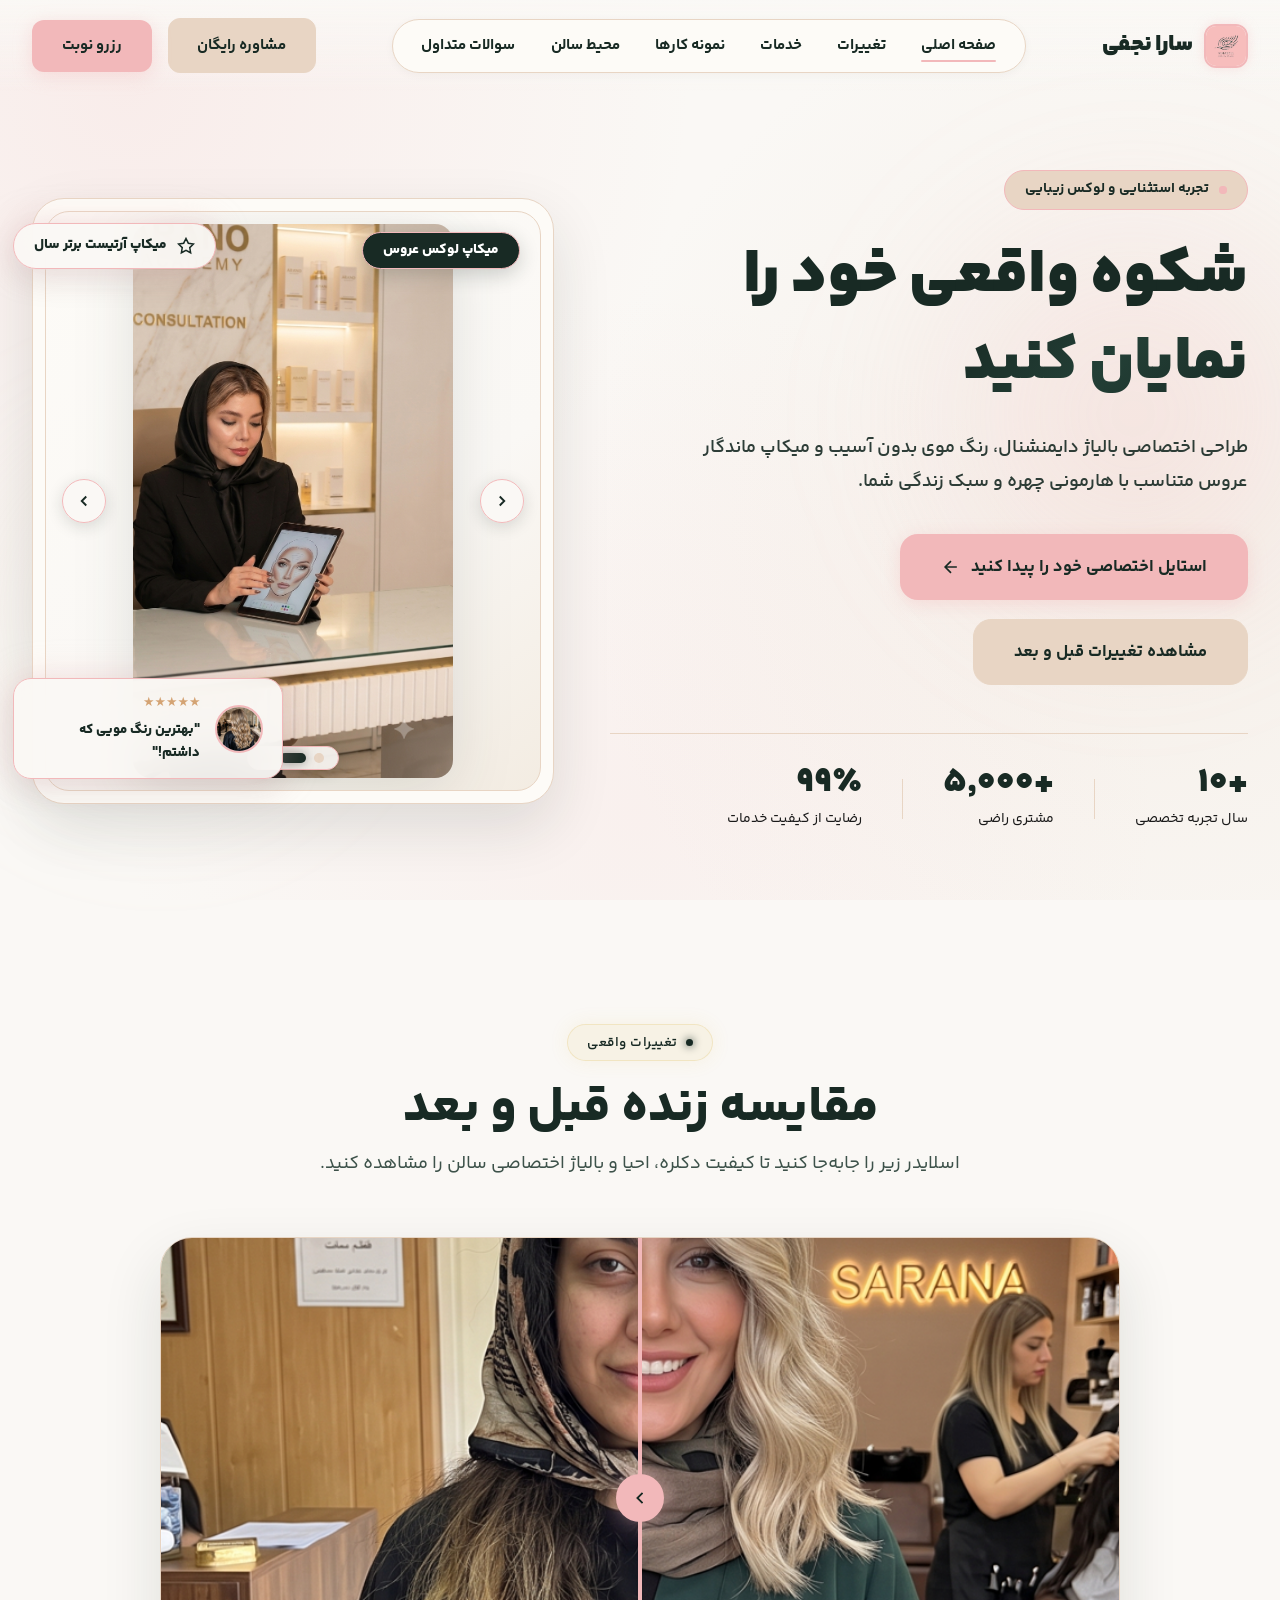
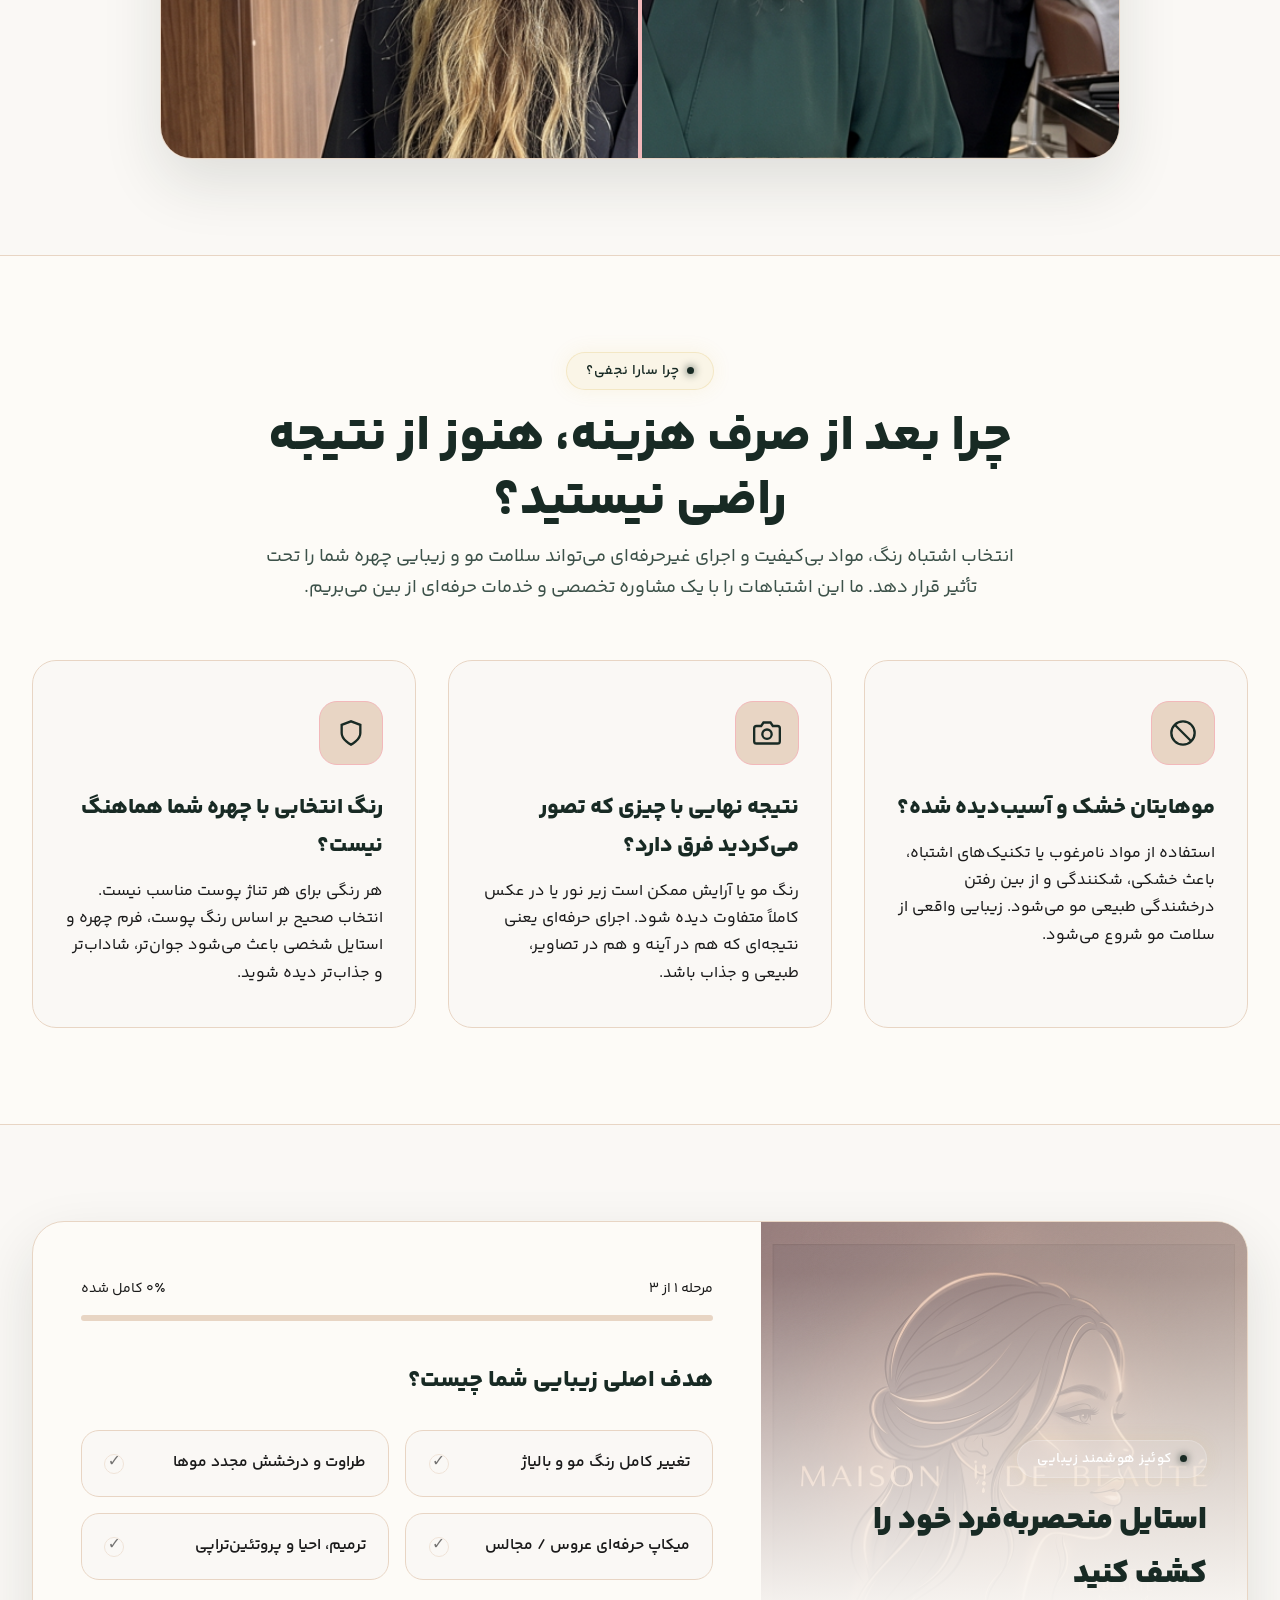
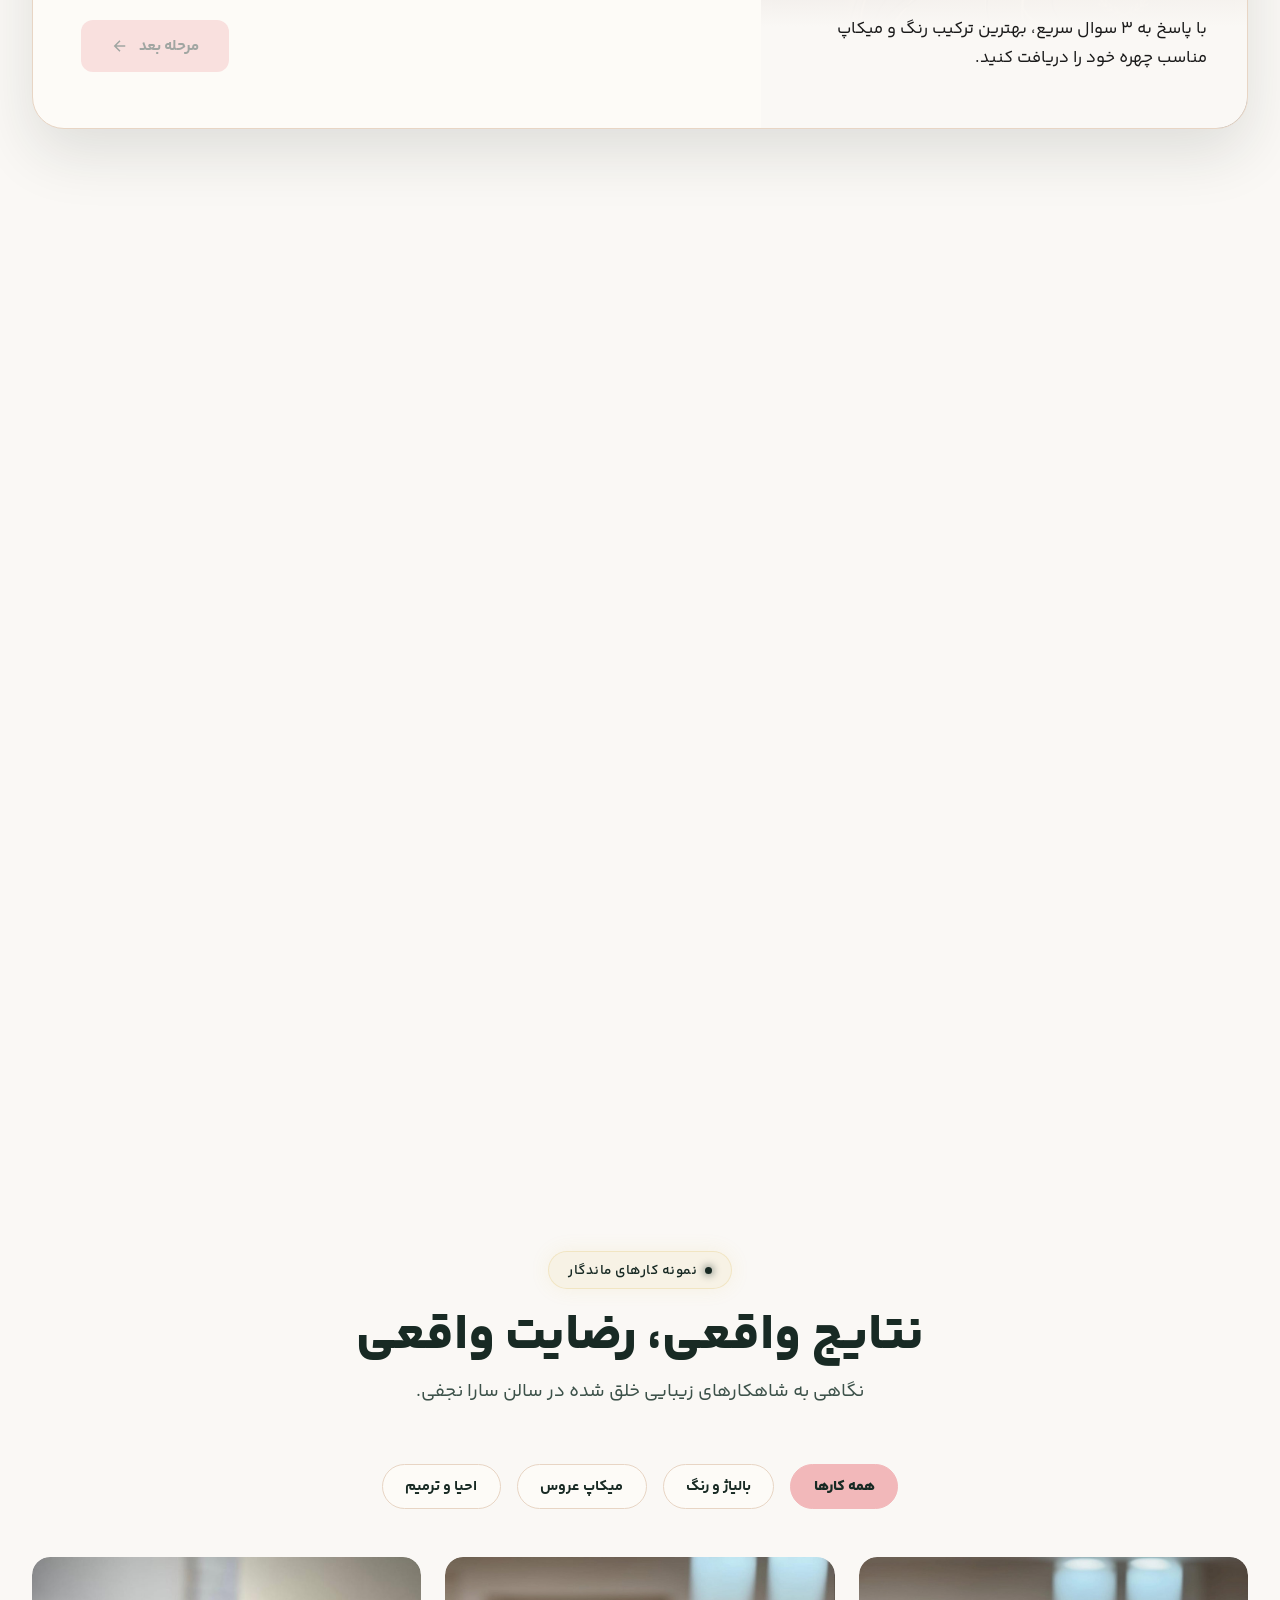
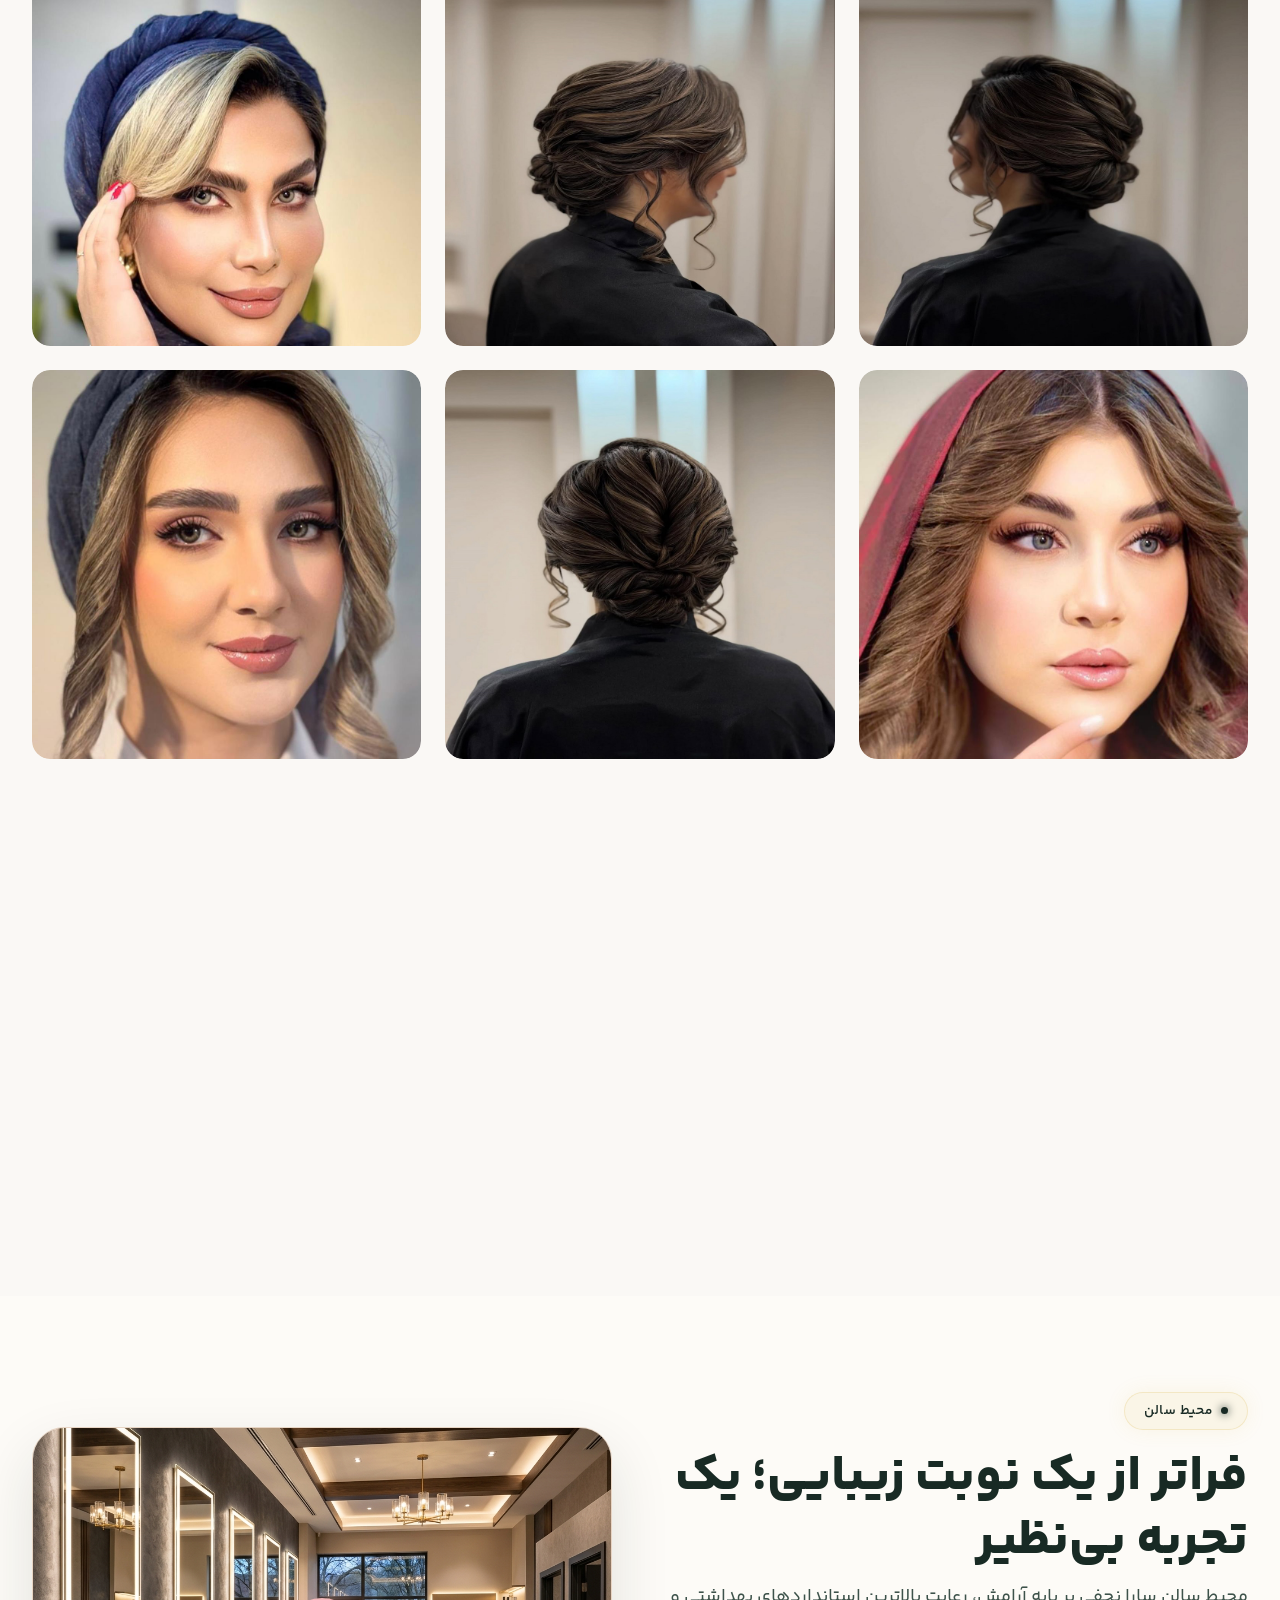
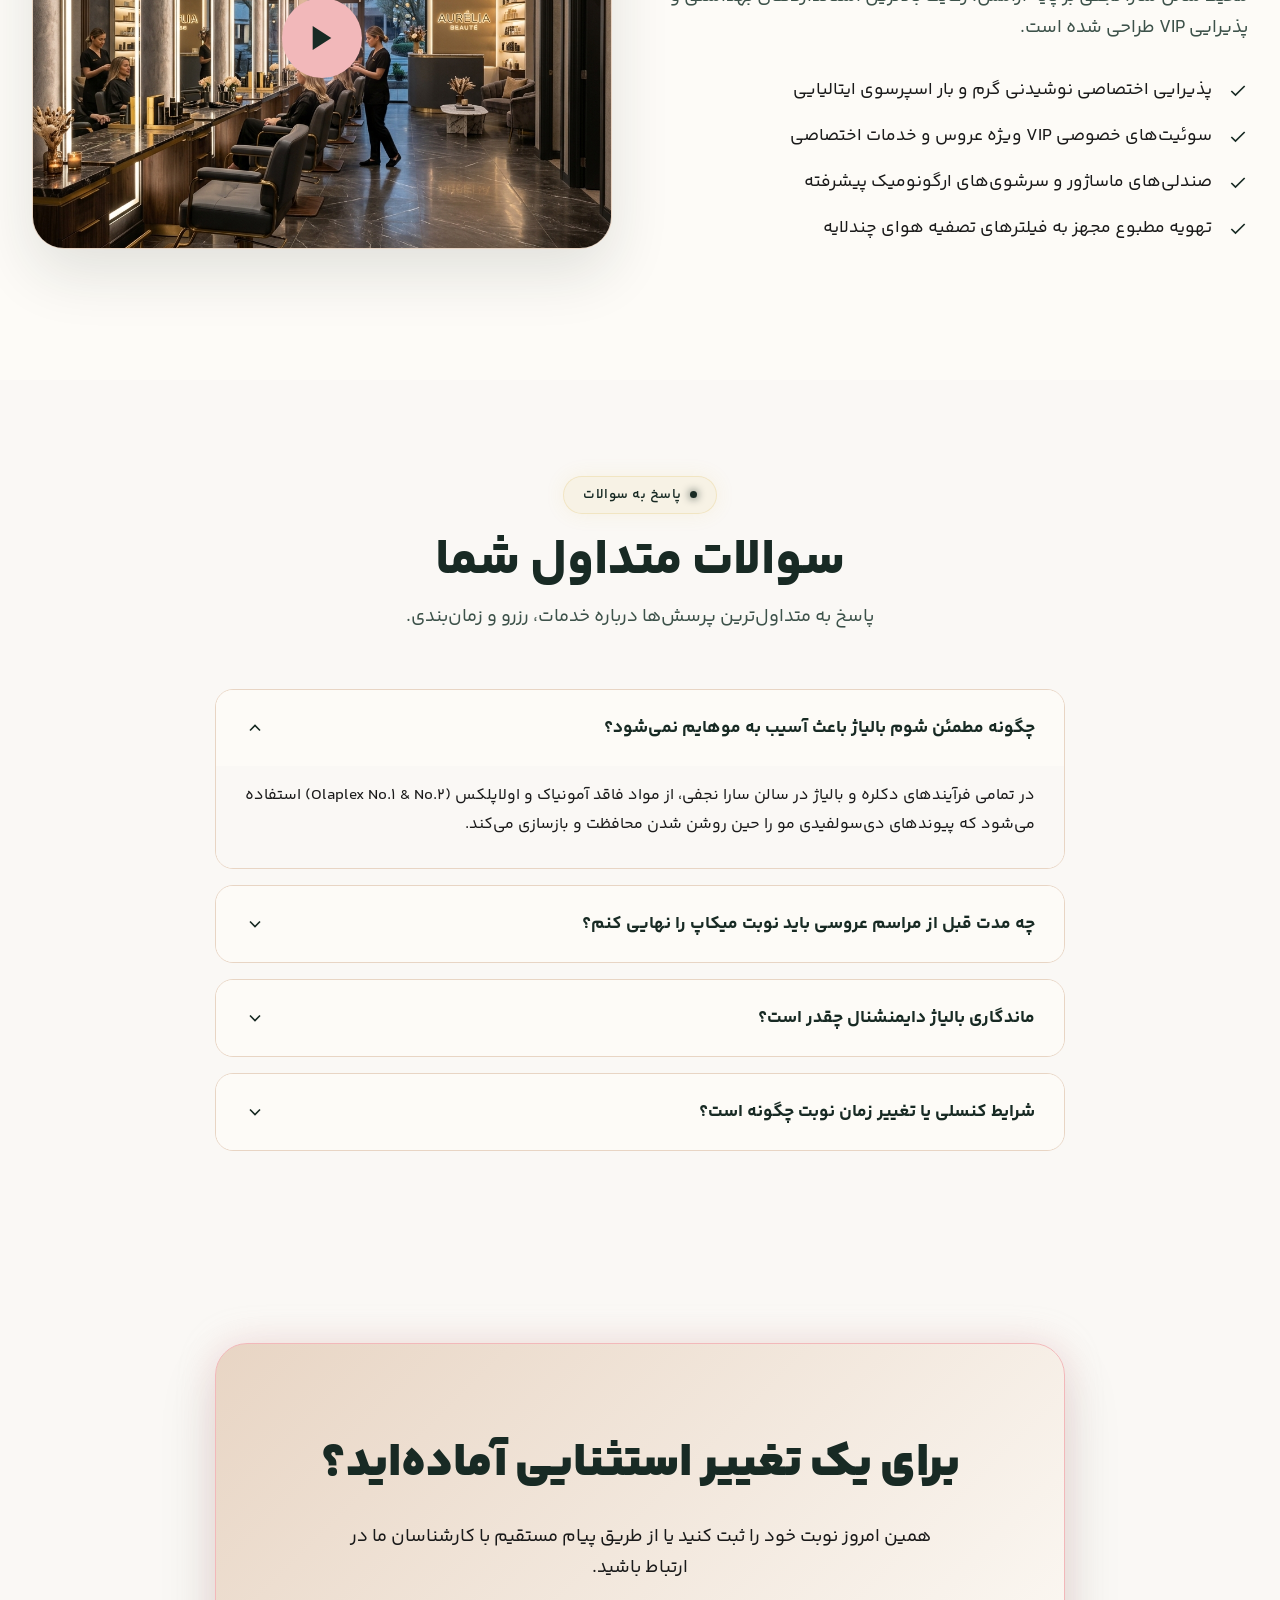
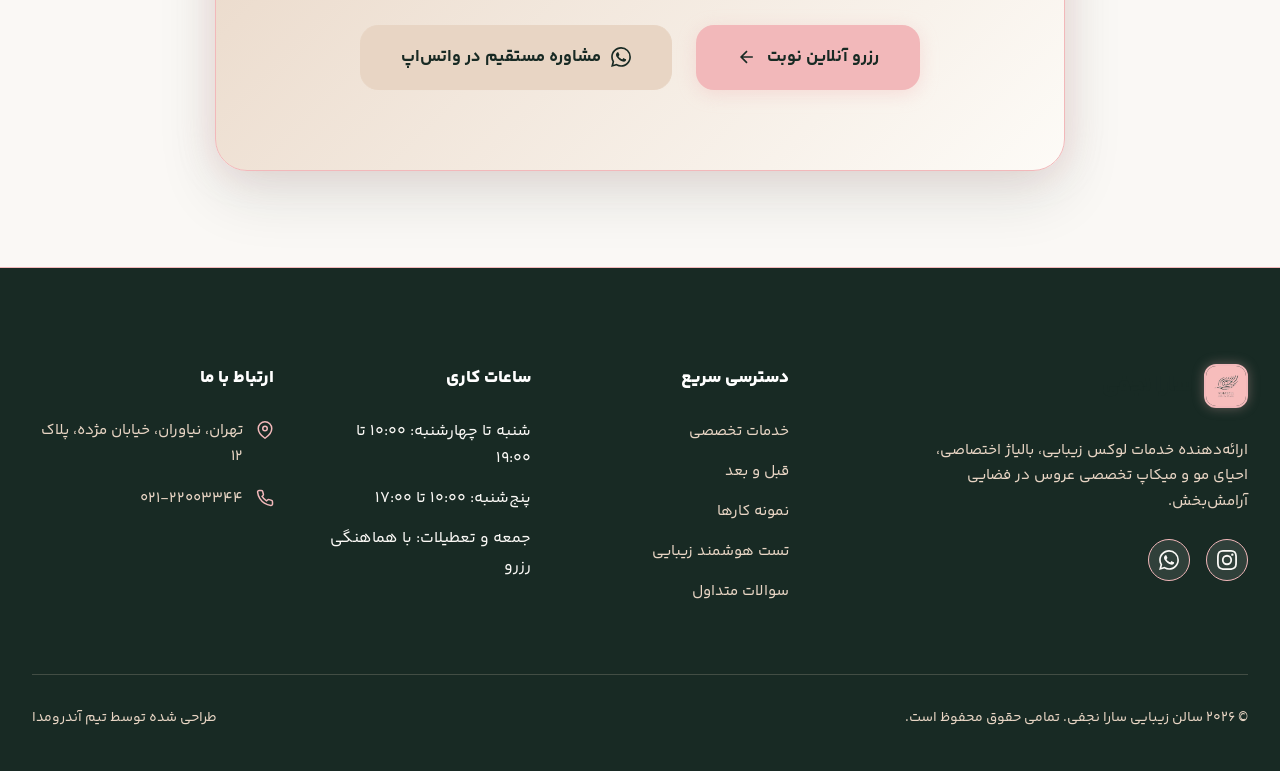
==== commit bf640070: "update" ====
--- a/index.html
+++ b/index.html
@@ -177,11 +177,88 @@
 
           <div class="hero-visual reveal reveal-delay-2">
             <div class="portrait-frame">
-              <img
-                src="images/hero-portrait-cropped.png"
-                alt="سارا نجفی - میکاپ آرتیست و هیراستایلیست ارشد"
-                class="portrait-image"
-              />
+              <div class="hero-slider" id="hero-slider">
+                <!-- Slides Track -->
+                <div class="hero-slides-track">
+                  <div class="hero-slide active">
+                    <img
+                      src="images/hero-portrait-cropped.png"
+                      alt="سارا نجفی - میکاپ و هیراستایلیست ارشد"
+                      class="portrait-image"
+                    />
+                    <div class="hero-slide-badge">بالیاژ دایمنشنال</div>
+                  </div>
+                  <div class="hero-slide">
+                    <img
+                      src="images/hero-portrait-cropped2.png"
+                      alt="سارا نجفی - میکاپ تخصصی عروس"
+                      class="portrait-image"
+                    />
+                    <div class="hero-slide-badge">میکاپ لوکس عروس</div>
+                  </div>
+                  <div class="hero-slide">
+                    <img
+                      src="images/hero-portrait-cropped3.png"
+                      alt="سارا نجفی - احیا و استایلینگ مو"
+                      class="portrait-image"
+                    />
+                    <div class="hero-slide-badge">احیا و استایلینگ</div>
+                  </div>
+                </div>
+
+                <!-- Navigation Controls -->
+                <button
+                  class="hero-slider-nav hero-slider-prev"
+                  id="hero-slider-prev"
+                  aria-label="تصویر قبلی"
+                >
+                  <svg
+                    width="18"
+                    height="18"
+                    viewBox="0 0 24 24"
+                    fill="none"
+                    stroke="currentColor"
+                    stroke-width="2.5"
+                  >
+                    <path d="M9 18l6-6-6-6" />
+                  </svg>
+                </button>
+                <button
+                  class="hero-slider-nav hero-slider-next"
+                  id="hero-slider-next"
+                  aria-label="تصویر بعدی"
+                >
+                  <svg
+                    width="18"
+                    height="18"
+                    viewBox="0 0 24 24"
+                    fill="none"
+                    stroke="currentColor"
+                    stroke-width="2.5"
+                  >
+                    <path d="M15 18l-6-6 6-6" />
+                  </svg>
+                </button>
+
+                <!-- Slider Indicators / Dots -->
+                <div class="hero-slider-dots" id="hero-slider-dots">
+                  <button
+                    class="slider-dot active"
+                    data-index="0"
+                    aria-label="اسلاید ۱"
+                  ></button>
+                  <button
+                    class="slider-dot"
+                    data-index="1"
+                    aria-label="اسلاید ۲"
+                  ></button>
+                  <button
+                    class="slider-dot"
+                    data-index="2"
+                    aria-label="اسلاید ۳"
+                  ></button>
+                </div>
+              </div>
 
               <!-- Floating Review Card -->
               <div class="floating-pill">
--- a/css/style.css
+++ b/css/style.css
@@ -666,20 +666,22 @@
 }
 
 .hero-title {
-  font-size: clamp(2.5rem, 5.5vw, 4.2rem);
+  font-size: clamp(2.4rem, 5vw, 4rem);
   font-weight: 800;
-  line-height: 1.2;
+  line-height: 1.35;
   color: var(--color-text-primary);
   margin-bottom: 1.5rem;
-  letter-spacing: -1px;
+  letter-spacing: normal;
 }
 
 .hero-description {
-  font-size: 1.2rem;
-  color: var(--color-text-body);
-  line-height: 1.8;
+  font-size: 1.15rem;
+  color: var(--color-text-primary);
+  opacity: 0.9;
+  line-height: 1.85;
   margin-bottom: 2.2rem;
   max-width: 580px;
+  font-weight: 450;
 }
 
 .hero-buttons {
@@ -721,7 +723,7 @@
   background: var(--color-brand-taupe);
 }
 
-/* Hero Portrait Frame */
+/* Hero Portrait Frame & 3-Image Luxury Slider */
 .hero-visual {
   position: relative;
   z-index: 2;
@@ -736,36 +738,181 @@
   box-shadow: var(--shadow-lg);
 }
 
-.portrait-image {
+.hero-slider {
+  position: relative;
   width: 100%;
   height: 580px;
+  border-radius: var(--radius-lg);
+  overflow: hidden;
+  background: linear-gradient(145deg, #FDFBF7 0%, #FAF8F5 60%, #F3ECE2 100%);
+  user-select: none;
+  border: 1px solid var(--color-brand-taupe);
+}
+
+.hero-slides-track {
+  position: relative;
+  width: 100%;
+  height: 100%;
+}
+
+.hero-slide {
+  position: absolute;
+  top: 0;
+  left: 0;
+  width: 100%;
+  height: 100%;
+  opacity: 0;
+  visibility: hidden;
+  transition: opacity 0.6s cubic-bezier(0.16, 1, 0.3, 1),
+              visibility 0.6s ease;
+  z-index: 1;
+  display: flex;
+  align-items: center;
+  justify-content: center;
+  padding: 12px;
+}
+
+.hero-slide.active {
+  opacity: 1;
+  visibility: visible;
+  z-index: 3;
+}
+
+.portrait-image {
+  max-width: 100%;
+  max-height: 100%;
+  width: auto;
+  height: auto;
   object-fit: contain;
-  border-radius: var(--radius-lg);
-  filter: brightness(1.02) contrast(1.05);
+  object-position: center bottom;
+  border-radius: var(--radius-md);
+  filter: drop-shadow(0 12px 30px rgba(24, 42, 36, 0.12));
+  display: block;
+}
+
+.hero-slide-badge {
+  position: absolute;
+  top: 20px;
+  right: 20px;
+  padding: 0.5rem 1.25rem;
+  background: var(--color-text-primary);
+  color: #FFFFFF;
+  border: 1px solid var(--color-brand-pink);
+  border-radius: var(--radius-full);
+  font-size: 0.88rem;
+  font-weight: 700;
+  letter-spacing: 0;
+  line-height: 1.4;
+  box-shadow: 0 6px 20px rgba(24, 42, 36, 0.2);
+  z-index: 5;
+  transition: var(--transition-fast);
+}
+
+/* Slider Controls (Prev / Next Glass Buttons) */
+.hero-slider-nav {
+  position: absolute;
+  top: 50%;
+  transform: translateY(-50%);
+  width: 44px;
+  height: 44px;
+  border-radius: 50%;
+  background: rgba(250, 248, 245, 0.95);
+  backdrop-filter: blur(12px);
+  -webkit-backdrop-filter: blur(12px);
+  border: 1px solid var(--color-brand-pink);
+  color: var(--color-text-primary);
+  display: flex;
+  align-items: center;
+  justify-content: center;
+  cursor: pointer;
+  z-index: 10;
+  transition: all 0.3s cubic-bezier(0.16, 1, 0.3, 1);
+  box-shadow: 0 4px 16px rgba(24, 42, 36, 0.15);
+}
+
+.hero-slider-prev {
+  right: 16px;
+}
+
+.hero-slider-next {
+  left: 16px;
+}
+
+.hero-slider-nav:hover {
+  background: var(--color-brand-pink);
+  border-color: var(--color-brand-pink);
+  color: var(--color-text-primary);
+  transform: translateY(-50%) scale(1.1);
+  box-shadow: 0 6px 22px rgba(242, 184, 186, 0.6);
+}
+
+.hero-slider-nav:active {
+  transform: translateY(-50%) scale(0.95);
+}
+
+/* Slider Indicators / Dots */
+.hero-slider-dots {
+  position: absolute;
+  bottom: 20px;
+  left: 50%;
+  transform: translateX(-50%);
+  display: flex;
+  align-items: center;
+  gap: 8px;
+  padding: 6px 14px;
+  background: rgba(250, 248, 245, 0.92);
+  backdrop-filter: blur(14px);
+  -webkit-backdrop-filter: blur(14px);
+  border-radius: var(--radius-full);
+  border: 1px solid var(--color-brand-pink);
+  box-shadow: 0 4px 14px rgba(24, 42, 36, 0.12);
+  z-index: 10;
+}
+
+.slider-dot {
+  width: 10px;
+  height: 10px;
+  border-radius: var(--radius-full);
+  background: var(--color-brand-taupe);
+  border: none;
+  cursor: pointer;
+  transition: all 0.4s cubic-bezier(0.16, 1, 0.3, 1);
+  padding: 0;
+}
+
+.slider-dot.active {
+  width: 26px;
+  background: var(--color-text-primary);
+  box-shadow: 0 0 10px rgba(24, 42, 36, 0.4);
+}
+
+.slider-dot:hover:not(.active) {
+  background: var(--color-brand-pink);
 }
 
 /* Floating Testimonial Pill */
 .floating-pill {
   position: absolute;
-  bottom: -25px;
-  left: -30px;
-  background: var(--color-bg-main);
+  bottom: 24px;
+  left: -20px;
+  background: rgba(250, 248, 245, 0.95);
   backdrop-filter: blur(20px);
   -webkit-backdrop-filter: blur(20px);
   border: 1px solid var(--color-brand-pink);
   border-radius: var(--radius-md);
-  padding: 1rem 1.25rem;
+  padding: 0.85rem 1.2rem;
   box-shadow: var(--shadow-md), var(--glow-gold);
   display: flex;
   align-items: center;
-  gap: 1rem;
-  max-width: 280px;
+  gap: 0.9rem;
+  max-width: 270px;
+  z-index: 12;
   animation: floatAnimation 5s ease-in-out infinite;
 }
 
 .floating-pill img {
-  width: 50px;
-  height: 50px;
+  width: 48px;
+  height: 48px;
   border-radius: 50%;
   object-fit: cover;
   border: 2px solid var(--color-brand-pink);
@@ -779,26 +926,27 @@
 
 .floating-pill-content p {
   font-size: 0.85rem;
-  font-weight: 600;
+  font-weight: 700;
   color: var(--color-text-primary);
 }
 
 .floating-badge {
   position: absolute;
-  top: 30px;
-  right: -20px;
-  background: var(--color-bg-main);
+  top: 24px;
+  left: -20px;
+  background: rgba(250, 248, 245, 0.95);
   backdrop-filter: blur(16px);
-  border: 1px solid var(--color-brand-taupe);
+  border: 1px solid var(--color-brand-pink);
   border-radius: var(--radius-full);
-  padding: 0.6rem 1.2rem;
+  padding: 0.65rem 1.25rem;
   display: flex;
   align-items: center;
   gap: 0.6rem;
-  font-size: 0.85rem;
-  font-weight: 600;
-  color: var(--color-text-primary);
-  box-shadow: var(--shadow-sm);
+  font-size: 0.88rem;
+  font-weight: 700;
+  color: var(--color-text-primary);
+  box-shadow: var(--shadow-md), var(--glow-gold);
+  z-index: 12;
   animation: floatAnimation 6s ease-in-out infinite 1s;
 }
 
@@ -2312,7 +2460,29 @@
     padding-bottom: 3rem;
   }
 
-  .hero-visual,
+  .hero-visual {
+    display: block !important;
+    margin-top: 2rem;
+  }
+
+  .hero-slider {
+    height: 420px !important;
+  }
+
+  .floating-pill {
+    left: 10px !important;
+    bottom: -15px !important;
+    max-width: 240px !important;
+    padding: 0.75rem 1rem !important;
+  }
+
+  .floating-badge {
+    left: 10px !important;
+    top: 15px !important;
+    font-size: 0.8rem !important;
+    padding: 0.45rem 0.9rem !important;
+  }
+
   .hero-stats {
     display: none !important;
   }
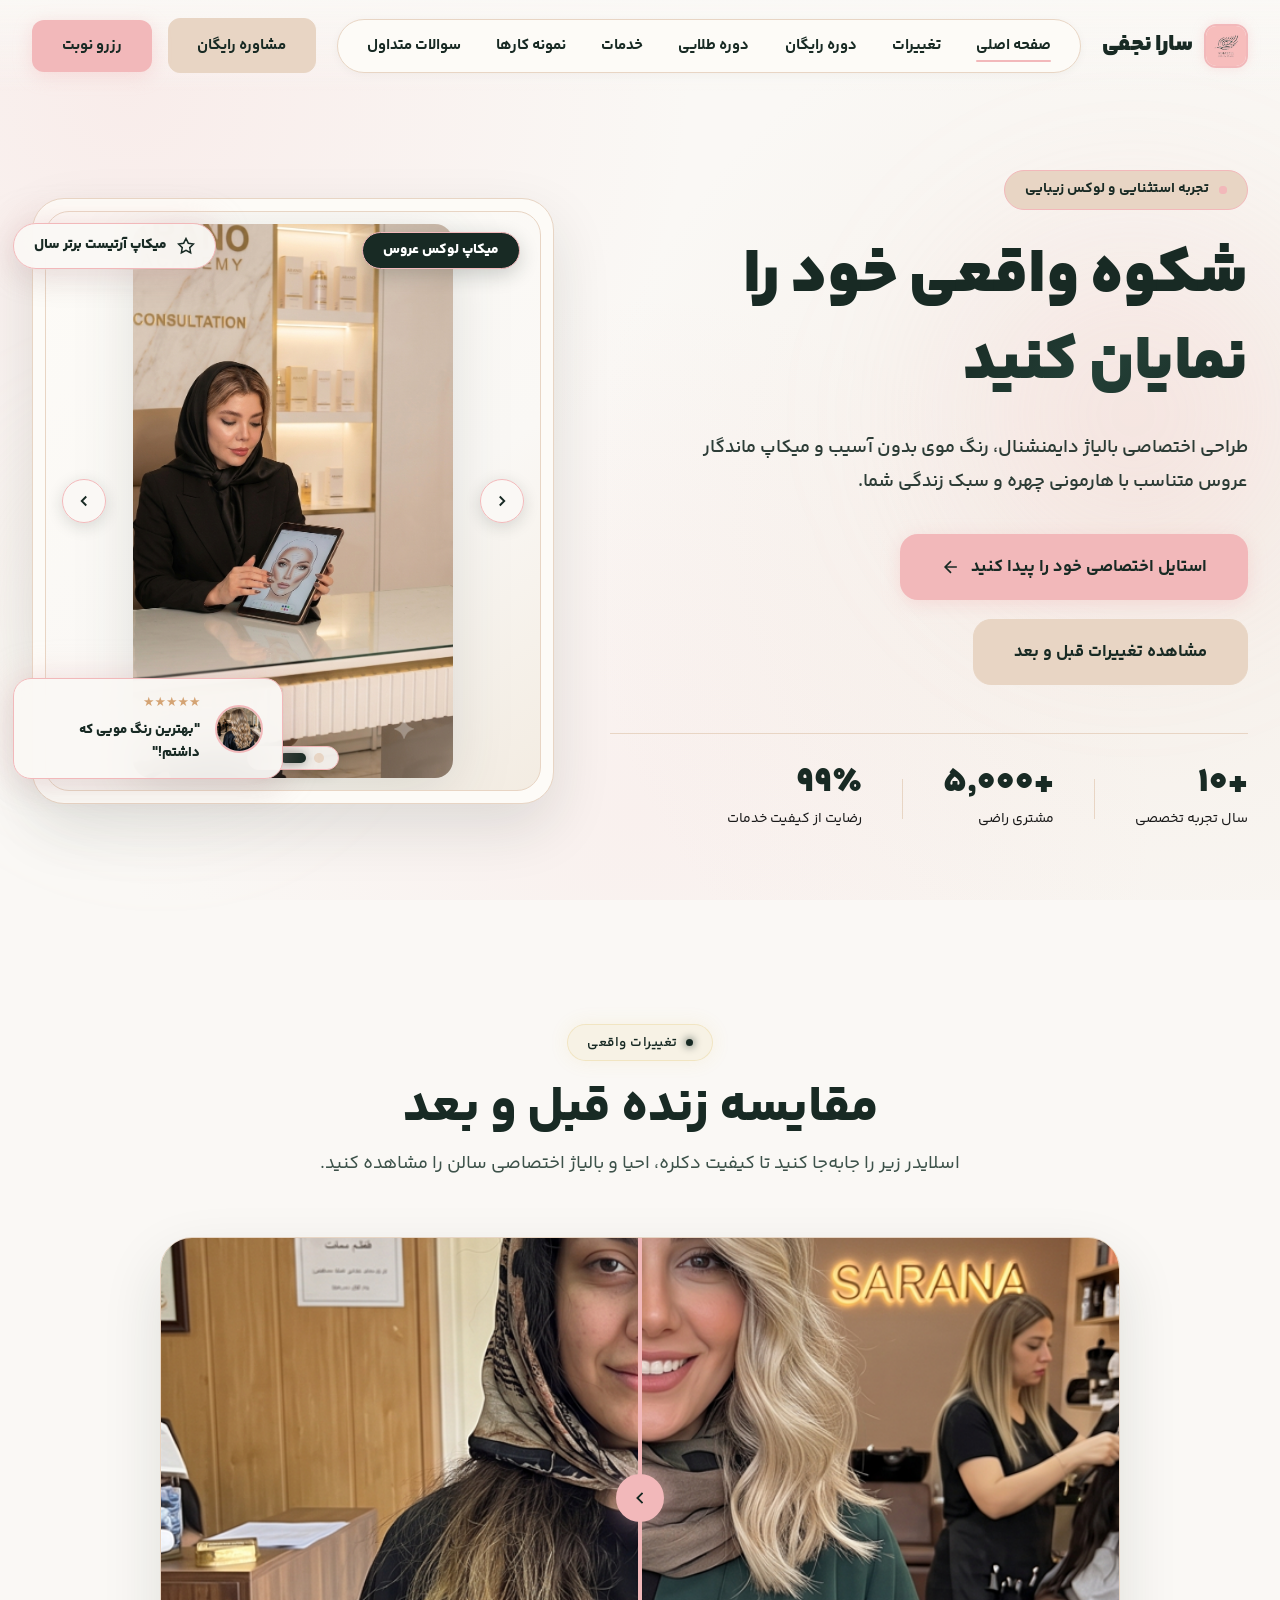
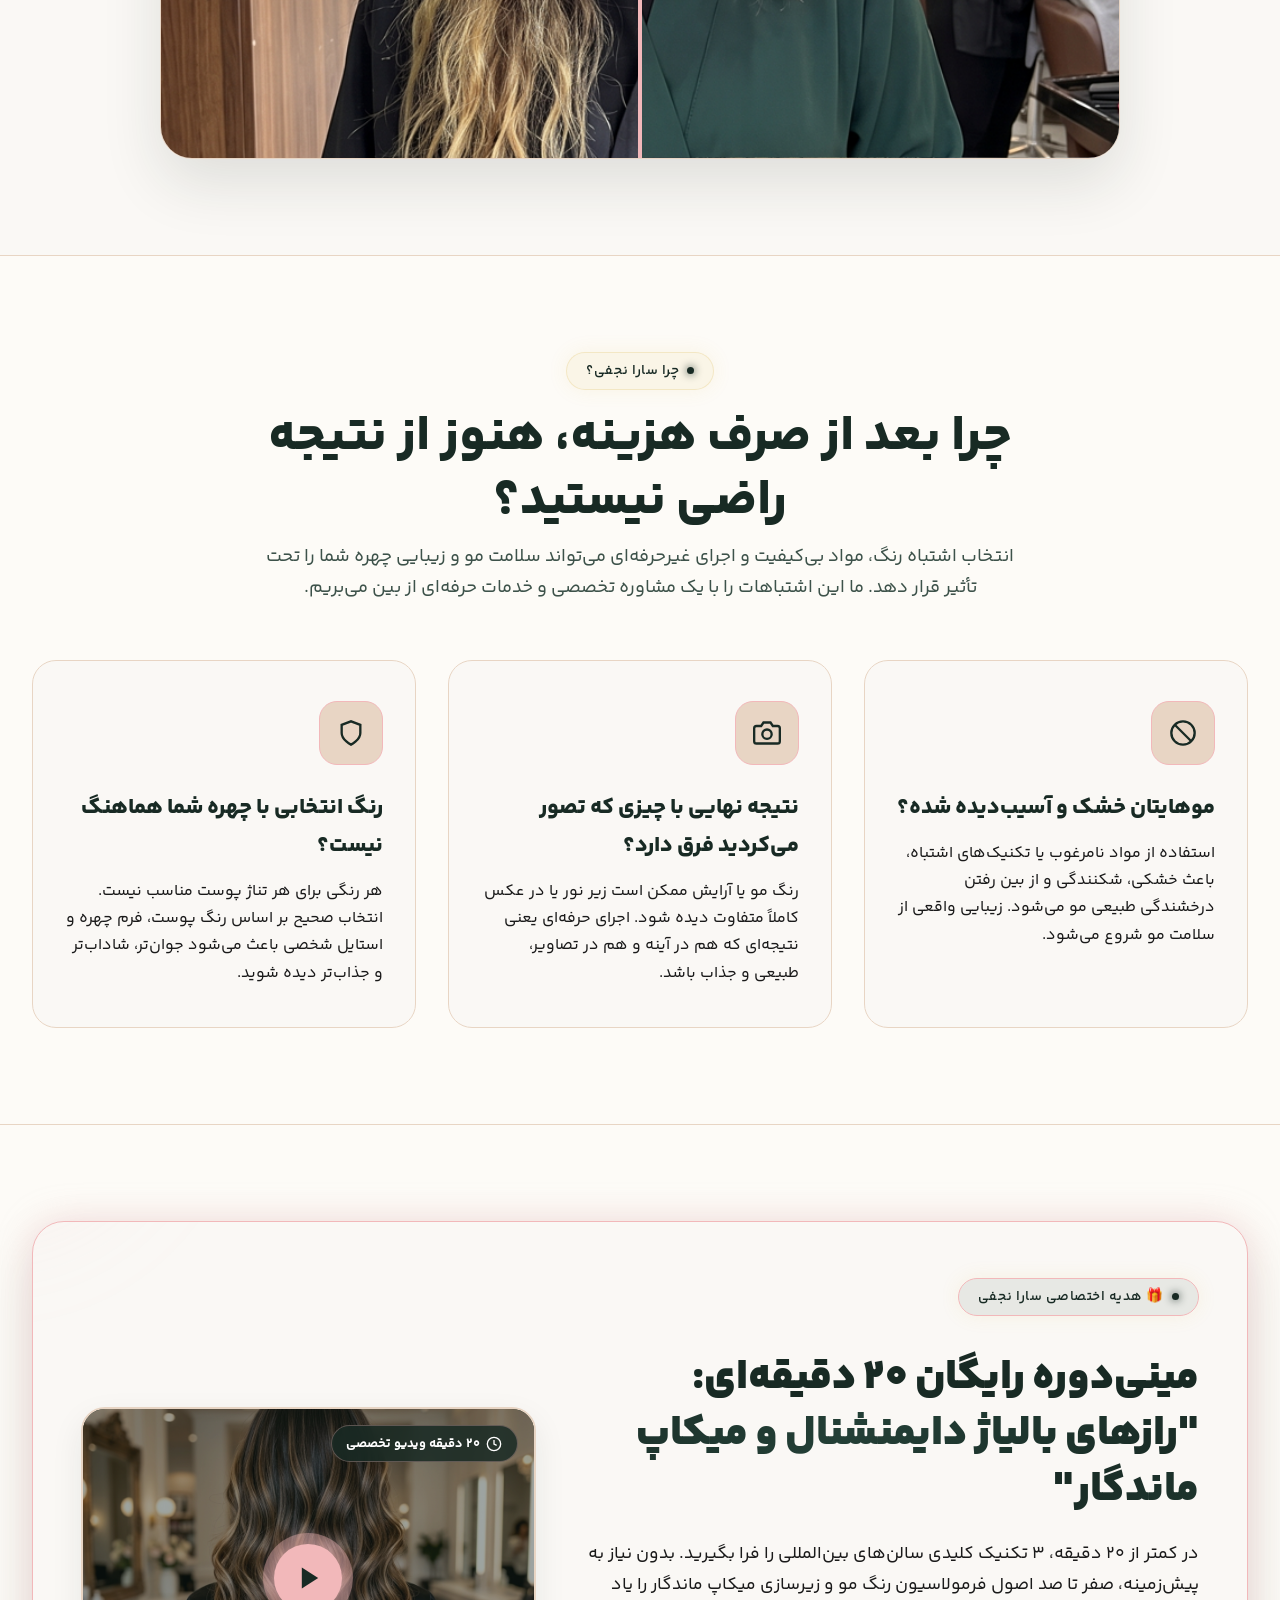
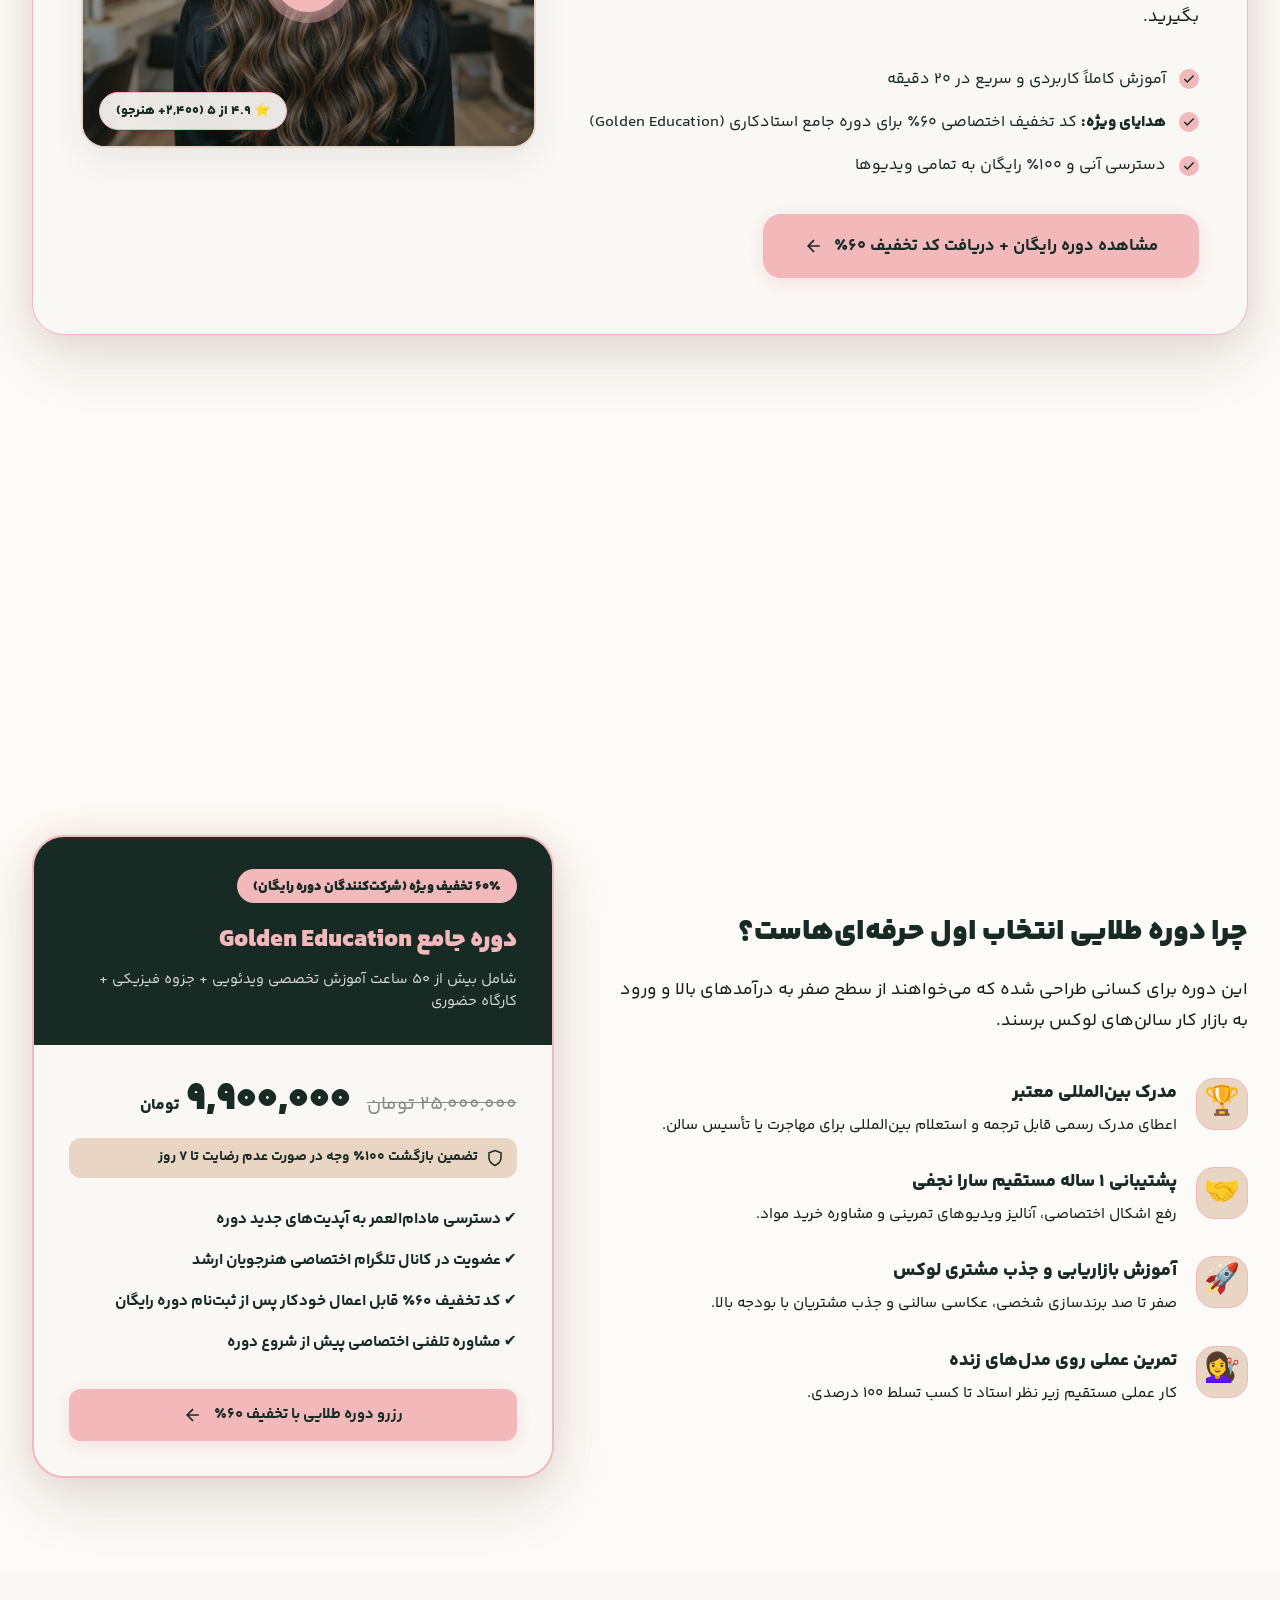
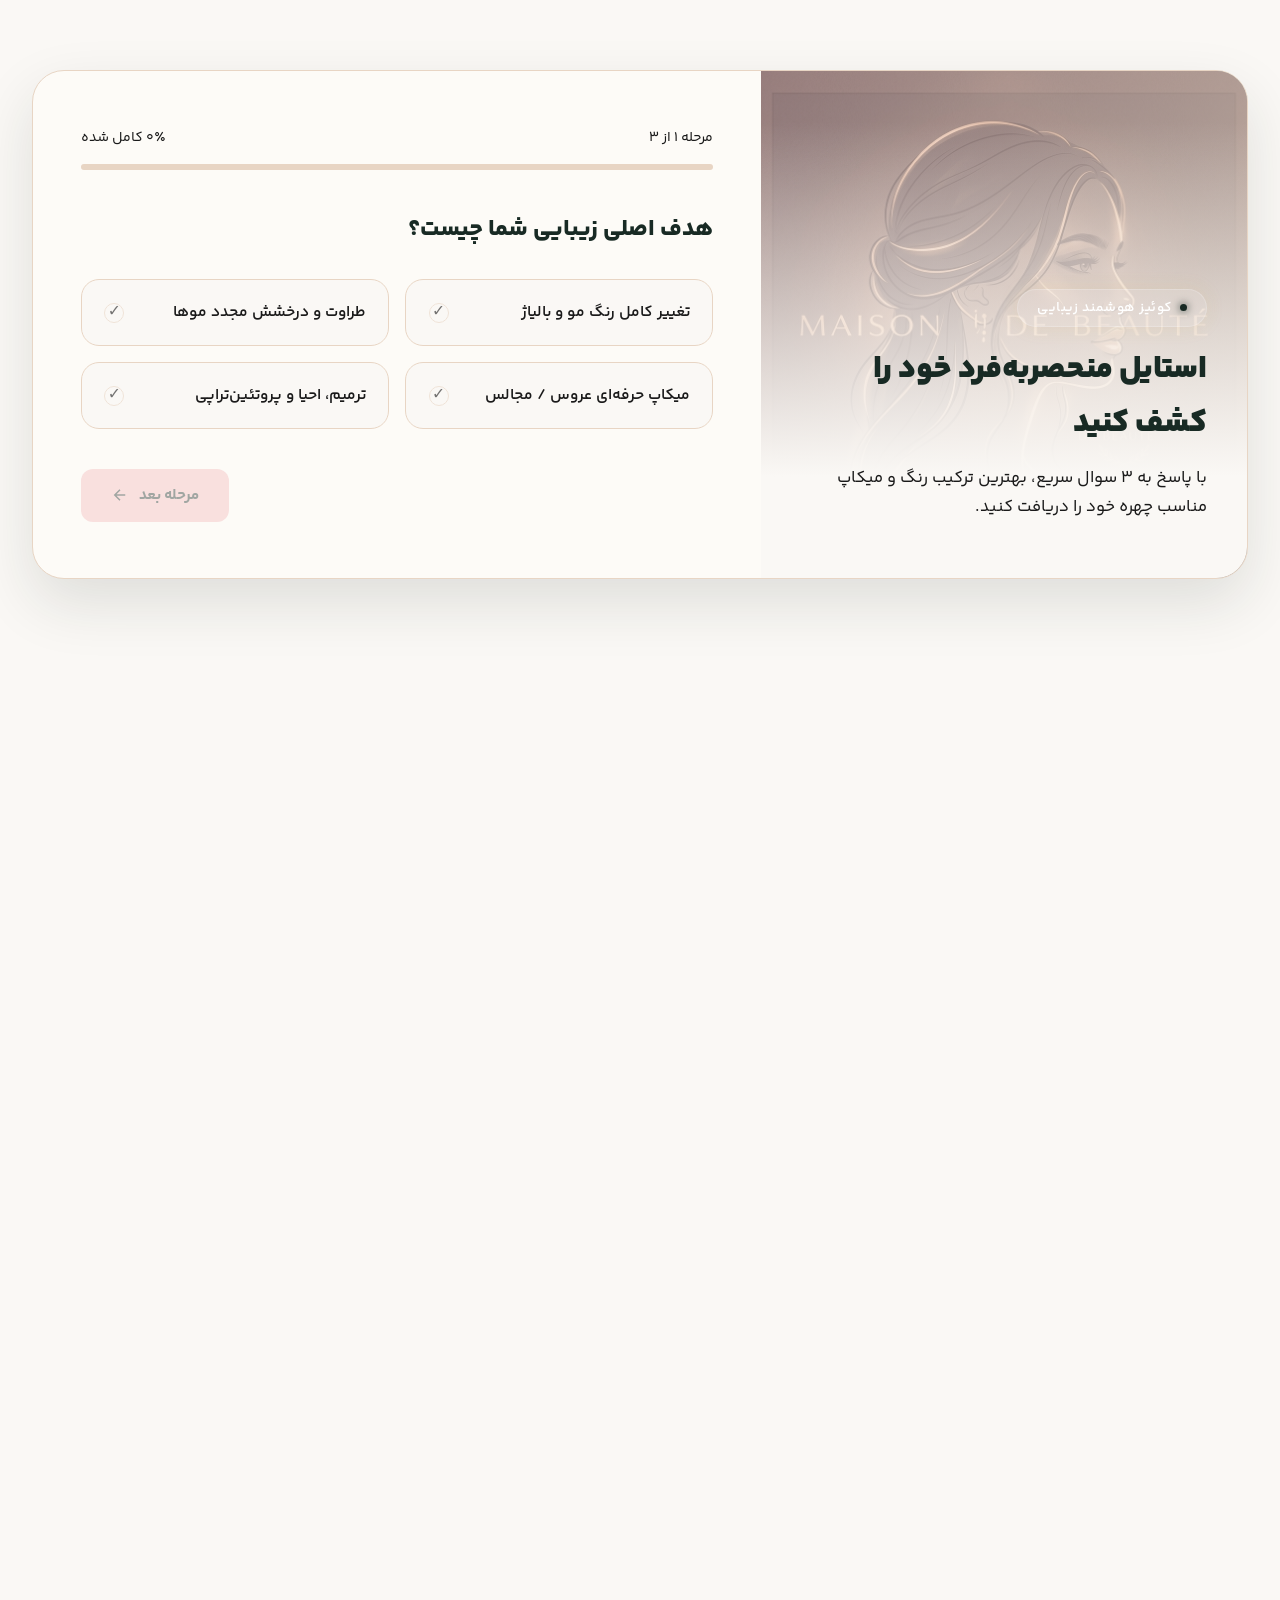
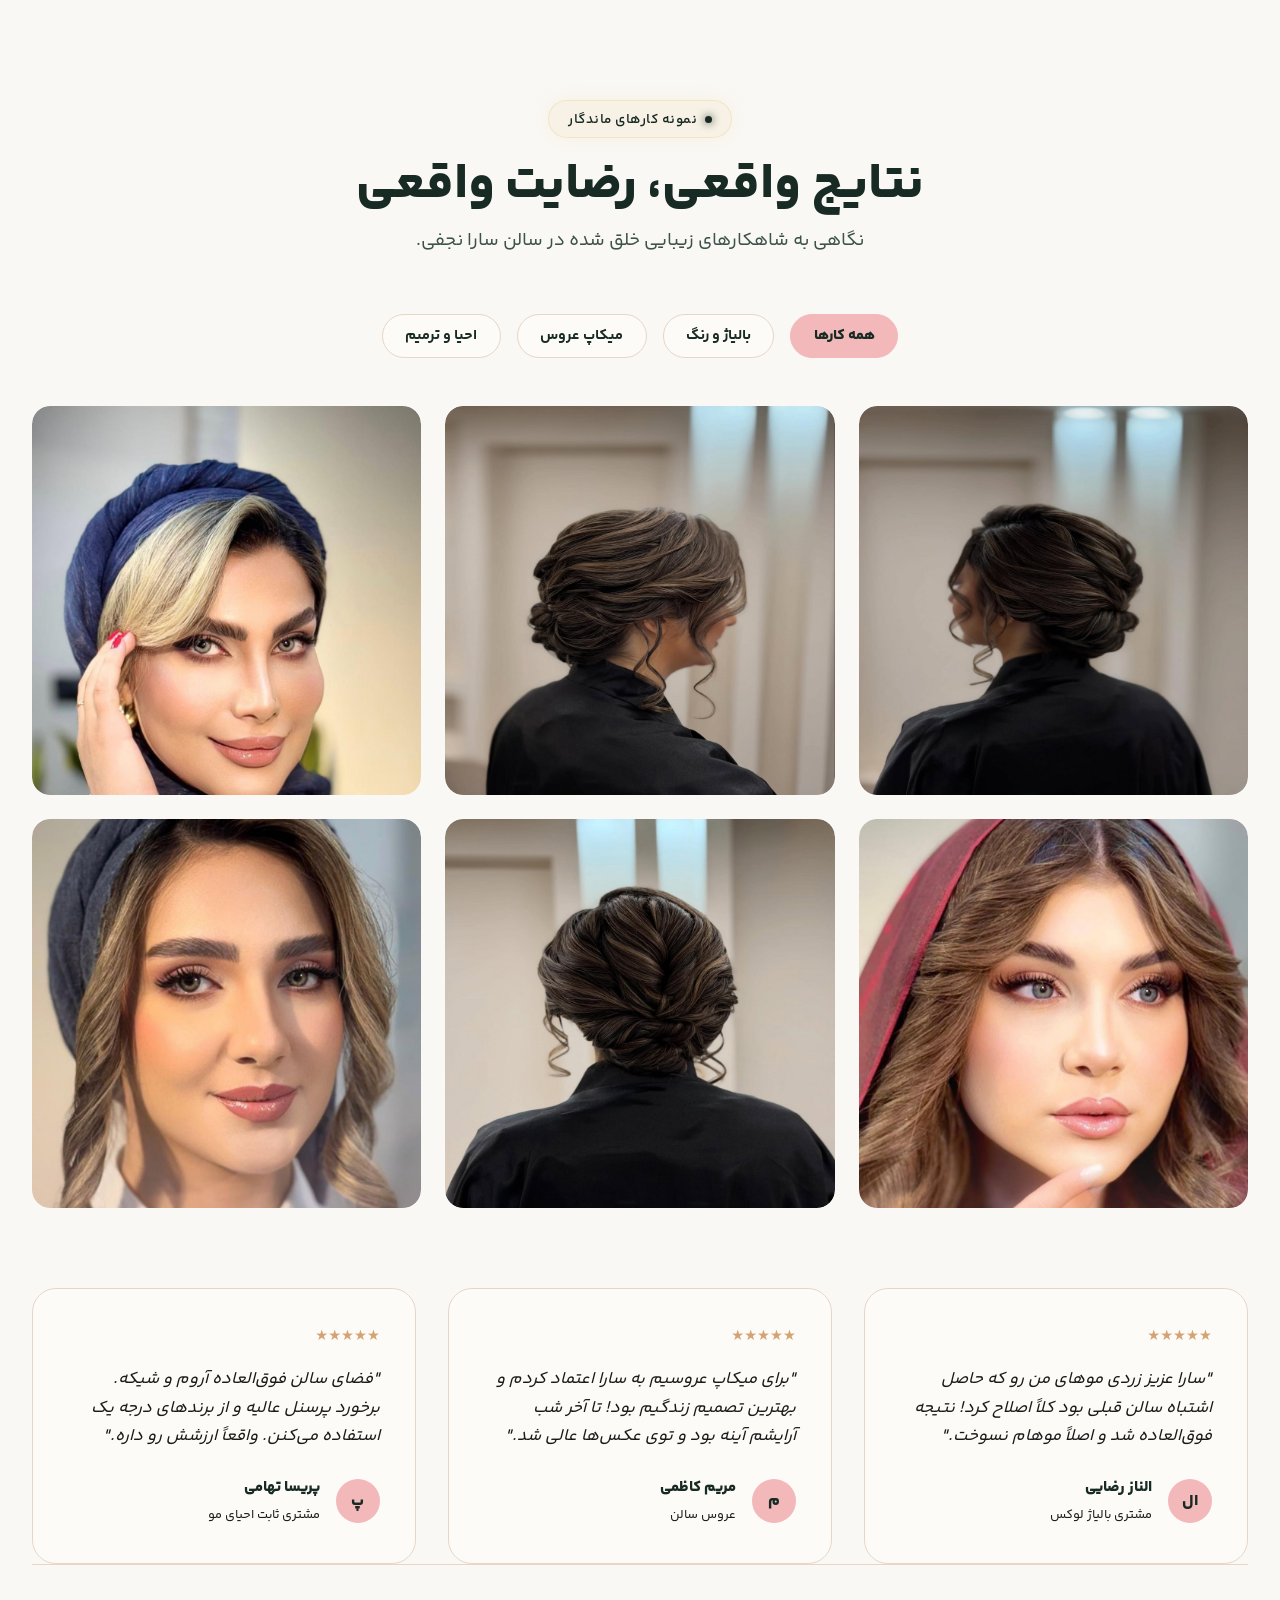
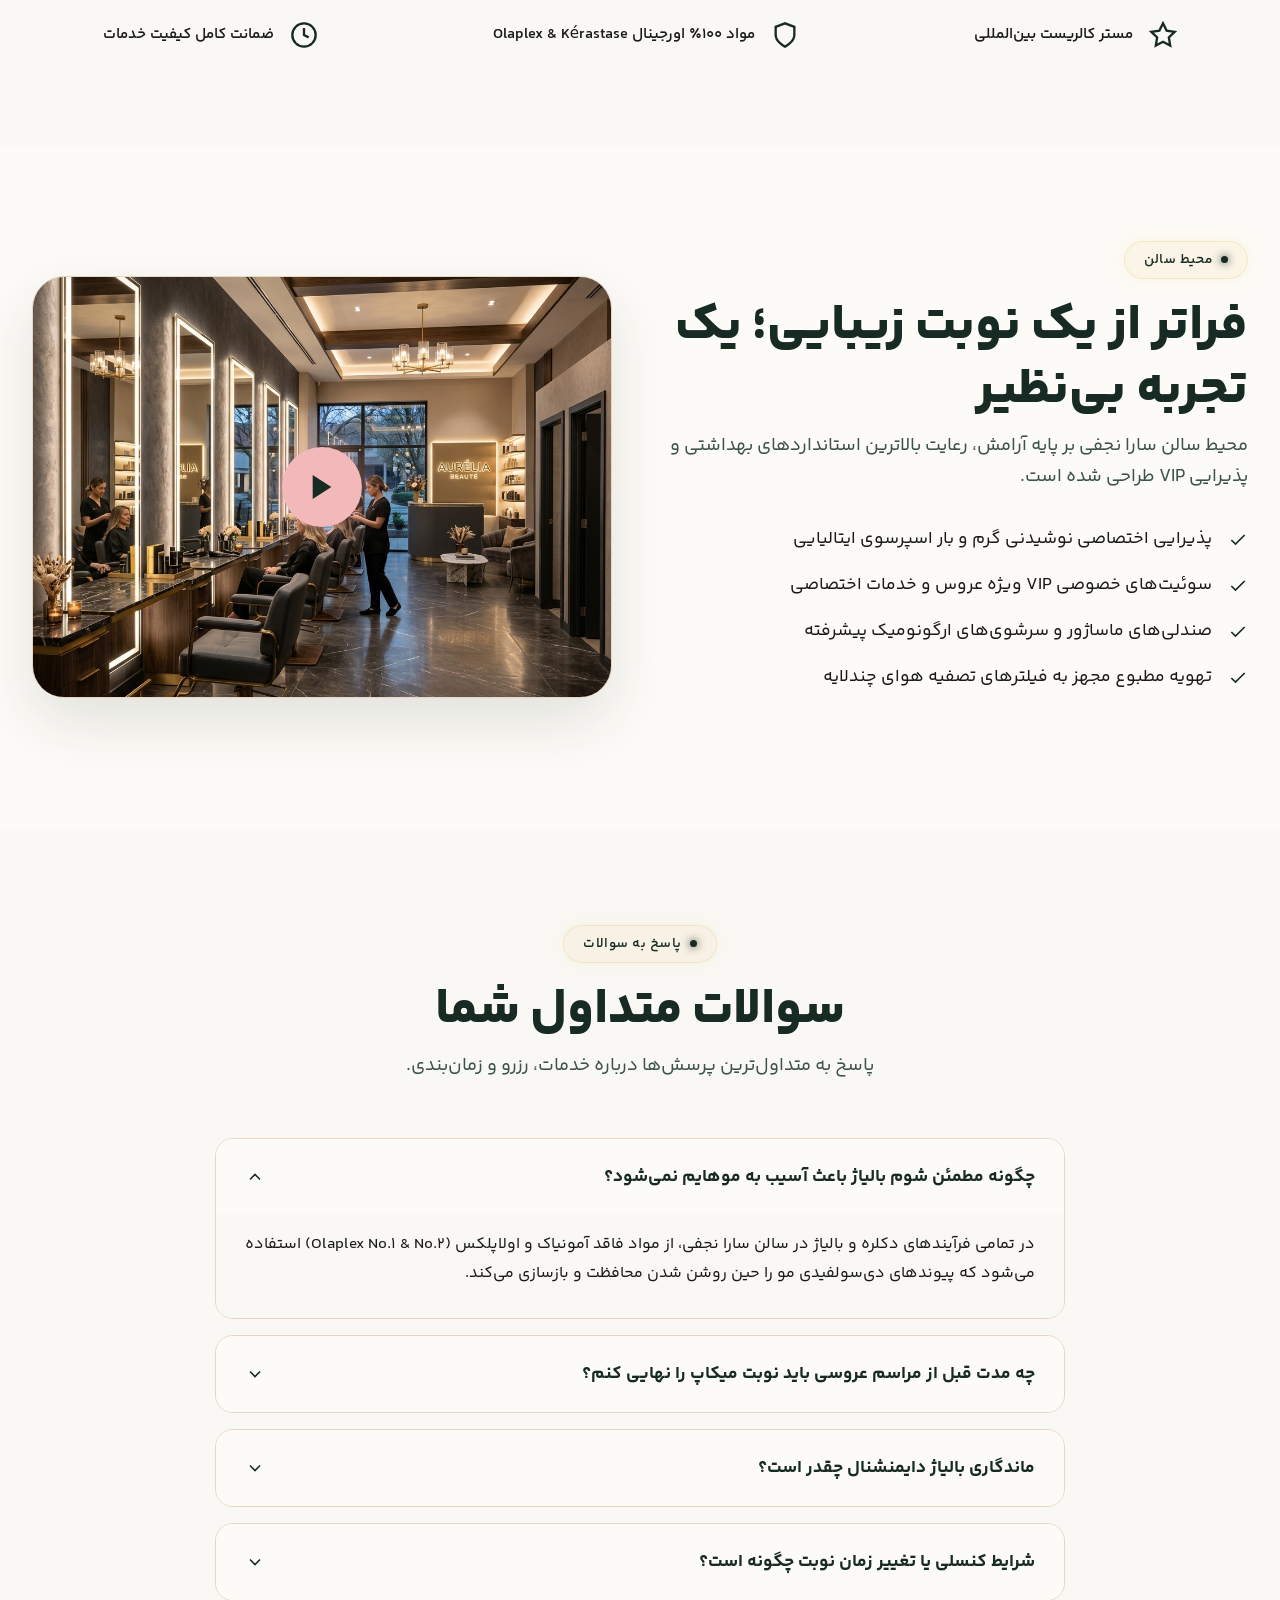
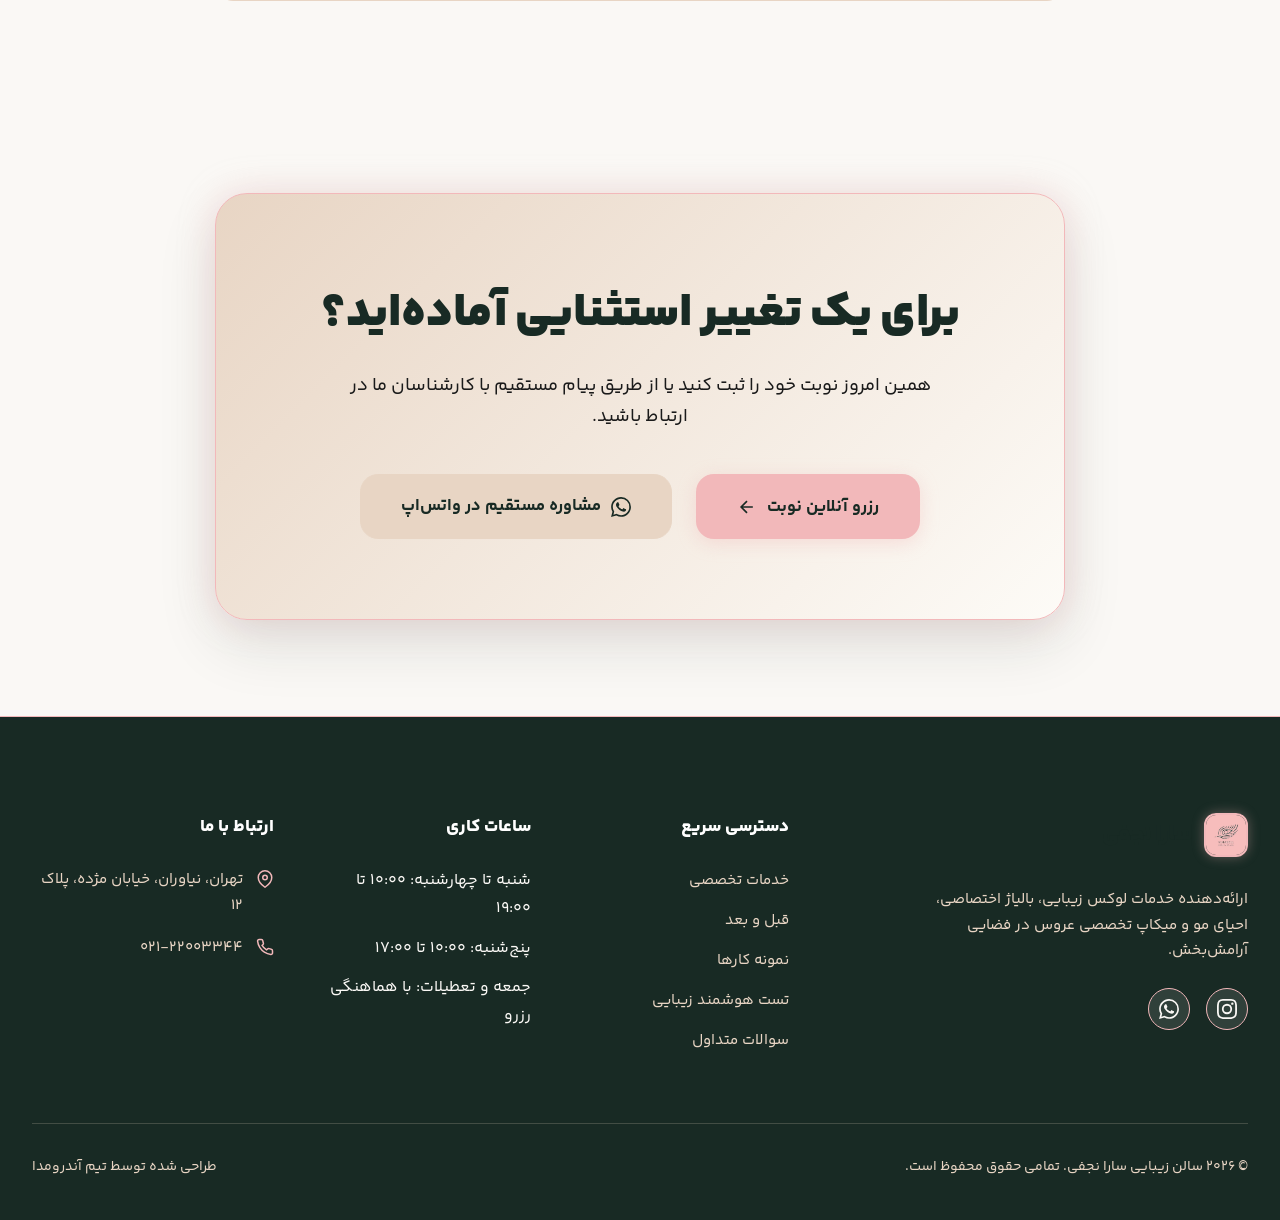
==== commit 874fefc5: "up" ====
--- a/index.html
+++ b/index.html
@@ -37,9 +37,10 @@
         <div class="nav-links" id="nav-links">
           <a href="#home" class="active">صفحه اصلی</a>
           <a href="#transformation">تغییرات</a>
+          <a href="#free-course-teaser">دوره رایگان</a>
+          <a href="#golden-education">دوره طلایی</a>
           <a href="#services">خدمات</a>
           <a href="#portfolio">نمونه کارها</a>
-          <a href="#salon">محیط سالن</a>
           <a href="#faq">سوالات متداول</a>
         </div>
 
@@ -429,6 +430,258 @@
                 پوست، فرم چهره و استایل شخصی باعث می‌شود جوان‌تر، شاداب‌تر و
                 جذاب‌تر دیده شوید.
               </p>
+            </div>
+          </div>
+        </div>
+      </section>
+
+      <!-- Free 20-Minute Course Promo Teaser Section -->
+      <section class="free-course-teaser" id="free-course-teaser">
+        <div class="container">
+          <div class="course-teaser-card reveal">
+            <div class="course-teaser-grid">
+              <div class="course-teaser-content">
+                <div class="section-tag gold-tag">
+                  <span class="dot"></span>
+                  🎁 هدیه اختصاصی سارا نجفی
+                </div>
+
+                <h2 class="course-teaser-title">
+                  مینی‌دوره رایگان ۲۰ دقیقه‌ای:
+                  <span class="gradient-text">"رازهای بالیاژ دایمنشنال و میکاپ ماندگار"</span>
+                </h2>
+
+                <p class="course-teaser-description">
+                  در کمتر از ۲۰ دقیقه، ۳ تکنیک کلیدی سالن‌های بین‌المللی را فرا بگیرید. 
+                  بدون نیاز به پیش‌زمینه، صفر تا صد اصول فرمولاسیون رنگ مو و زیرسازی میکاپ ماندگار را یاد بگیرید.
+                </p>
+
+                <div class="course-highlights-list">
+                  <div class="highlight-item">
+                    <svg width="20" height="20" viewBox="0 0 24 24" fill="none" stroke="currentColor" stroke-width="2.5"><polyline points="20 6 9 17 4 12"></polyline></svg>
+                    <span>آموزش کاملاً کاربردی و سریع در ۲۰ دقیقه</span>
+                  </div>
+                  <div class="highlight-item">
+                    <svg width="20" height="20" viewBox="0 0 24 24" fill="none" stroke="currentColor" stroke-width="2.5"><polyline points="20 6 9 17 4 12"></polyline></svg>
+                    <span><strong>هدایای ویژه:</strong> کد تخفیف اختصاصی ۶۰٪ برای دوره جامع استادکاری (Golden Education)</span>
+                  </div>
+                  <div class="highlight-item">
+                    <svg width="20" height="20" viewBox="0 0 24 24" fill="none" stroke="currentColor" stroke-width="2.5"><polyline points="20 6 9 17 4 12"></polyline></svg>
+                    <span>دسترسی آنی و ۱۰۰٪ رایگان به تمامی ویدیوها</span>
+                  </div>
+                </div>
+
+                <div class="course-teaser-actions">
+                  <button class="btn btn-primary btn-large open-course-page-btn" id="open-course-page-btn">
+                    مشاهده دوره رایگان + دریافت کد تخفیف ۶۰٪
+                    <svg width="20" height="20" viewBox="0 0 24 24" fill="none" stroke="currentColor" stroke-width="2">
+                      <path d="M19 12H5M12 19l-7-7 7-7" />
+                    </svg>
+                  </button>
+                </div>
+              </div>
+
+              <div class="course-teaser-visual">
+                <div class="course-video-card">
+                  <img src="images/hair-color-recommendation.jpg" alt="پیش‌نمایش دوره رایگان ۲۰ دقیقه‌ای" class="course-thumb-img" />
+                  <div class="video-play-overlay open-course-page-btn">
+                    <div class="play-pulse"></div>
+                    <div class="play-btn-circle">
+                      <svg width="28" height="28" viewBox="0 0 24 24" fill="currentColor">
+                        <polygon points="5 3 19 12 5 21 5 3"></polygon>
+                      </svg>
+                    </div>
+                  </div>
+                  <div class="course-duration-badge">
+                    <svg width="16" height="16" viewBox="0 0 24 24" fill="none" stroke="currentColor" stroke-width="2"><circle cx="12" cy="12" r="10"></circle><polyline points="12 6 12 12 16 14"></polyline></svg>
+                    ۲۰ دقیقه ویدیو تخصصی
+                  </div>
+                  <div class="course-enrollment-pill">
+                    ⭐ ۴.۹ از ۵ (۲,۴۰۰+ هنرجو)
+                  </div>
+                </div>
+              </div>
+            </div>
+          </div>
+        </div>
+      </section>
+
+      <!-- Dedicated Free Course View & Landing Page Section -->
+      <section class="free-course-page" id="free-course-page" style="display: none;">
+        <div class="container">
+          <div class="course-page-header reveal">
+            <button class="back-to-site-btn" id="close-course-page-btn">
+              <svg width="20" height="20" viewBox="0 0 24 24" fill="none" stroke="currentColor" stroke-width="2">
+                <line x1="19" y1="12" x2="5" y2="12"></line>
+                <polyline points="12 19 19 12 12 5"></polyline>
+              </svg>
+              بازگشت به سایت اصلی
+            </button>
+            <div class="section-tag gold-tag">
+              <span class="dot"></span>
+              صفحه اختصاصی دوره رایگان
+            </div>
+            <h1 class="section-title">مینی‌دوره استادی زیبایی سارا نجفی</h1>
+            <p class="section-subtitle">
+              تکنیک‌های ارزشمند بالیاژ، دکلره بدون آسیب و ماندگاری میکاپ را در ۳ ماژول سریع آموزش ببینید.
+            </p>
+          </div>
+
+          <!-- Video Showcase Container -->
+          <div class="course-main-video-box reveal reveal-delay-1">
+            <div class="video-player-container">
+              <img src="images/hair-color-recommendation.jpg" alt="ویدیو دوره آموزشی" class="main-video-poster" />
+              <div class="main-video-overlay open-course-modal-btn">
+                <div class="play-pulse-lg"></div>
+                <div class="play-btn-lg">
+                  <svg width="40" height="40" viewBox="0 0 24 24" fill="currentColor">
+                    <polygon points="5 3 19 12 5 21 5 3"></polygon>
+                  </svg>
+                </div>
+                <span class="video-start-text">برای پخش ویدیو دوره کلیک کنید (۲۰ دقیقه)</span>
+              </div>
+            </div>
+          </div>
+
+          <!-- Course Modules Grid -->
+          <div class="course-modules-wrapper reveal reveal-delay-2">
+            <h3 class="modules-title">سرفصل‌های آموزشی دوره ۲۰ دقیقه‌ای</h3>
+            <div class="modules-grid">
+              <div class="module-card">
+                <div class="module-number">۰۱</div>
+                <div class="module-content">
+                  <h4>ماژول اول: آنالیز چهره و آماده‌سازی (۷ دقیقه)</h4>
+                  <p>تکنیک‌های تشخیص زیرتون پوست، بستن پوره‌ها و زیرسازی ماندگار برای میکاپ عروس.</p>
+                </div>
+              </div>
+              <div class="module-card">
+                <div class="module-number">۰۲</div>
+                <div class="module-content">
+                  <h4>ماژول دوم: فرمولاسیون دکلره و بالیاژ (۸ دقیقه)</h4>
+                  <p>فرمول‌های طلایی بالیاژ دایمنشنال بدون آسیب به ساختار مو و تکنیک فیس‌فریم.</p>
+                </div>
+              </div>
+              <div class="module-card">
+                <div class="module-number">۰۳</div>
+                <div class="module-content">
+                  <h4>ماژول سوم: فینیشینگ و ثبت تصویر لوکس (۵ دقیقه)</h4>
+                  <p>تکنیک‌های عکاسی نمونه‌کار، نورپردازی سالنی و جذب مشتریان پریمیوم.</p>
+                </div>
+              </div>
+            </div>
+          </div>
+
+          <!-- High-Conversion Discount Callout Box -->
+          <div class="course-discount-banner reveal reveal-delay-3">
+            <div class="discount-badge-icon">🎁</div>
+            <div class="discount-banner-content">
+              <h3>هدیه ویژه شرکت در این دوره آموزشی: ۶۰٪ تخفیف دوره جامع طلایی!</h3>
+              <p>
+                تمامی افرادی که این مینی‌دوره را ثبت‌نام کنند، کد تخفیف ۶۰ درصدی جهت شرکت در 
+                <strong>دوره جامع استادکاری (Golden Education)</strong> سارا نجفی دریافت خواهند کرد.
+              </p>
+            </div>
+            <div class="discount-banner-action">
+              <button class="btn btn-primary btn-large open-course-modal-btn">
+                ثبت‌نام فوری و دریافت کد تخفیف ۶۰٪
+              </button>
+            </div>
+          </div>
+        </div>
+      </section>
+
+      <!-- Golden Education (دوره طلایی) Premium Masterclass Section -->
+      <section class="golden-education" id="golden-education">
+        <div class="container">
+          <div class="section-header reveal">
+            <div class="section-tag gold-tag">
+              <span class="dot"></span>
+              👑 دوره استادکاری (Masterclass)
+            </div>
+            <h2 class="section-title">
+              دوره جامع <span class="gold-gradient-text">Golden Education</span> سارا نجفی
+            </h2>
+            <p class="section-subtitle">
+              جامع‌ترین دوره تخصصی آموزش بالیاژ، دکلره، رنگ مو و میکاپ لوکس عروس با مدرک بین‌المللی و پشتیبانی ۱ ساله تخصصی.
+            </p>
+          </div>
+
+          <div class="golden-grid reveal reveal-delay-1">
+            <!-- Left Info & Benefits -->
+            <div class="golden-content">
+              <h3 class="golden-heading">چرا دوره طلایی انتخاب اول حرفه‌ای‌هاست؟</h3>
+              <p class="golden-lead">
+                این دوره برای کسانی طراحی شده که می‌خواهند از سطح صفر به درآمد‌های بالا و ورود به بازار کار سالن‌های لوکس برسند.
+              </p>
+
+              <div class="golden-features">
+                <div class="golden-feature-item">
+                  <div class="feature-icon">🏆</div>
+                  <div>
+                    <h4>مدرک بین‌المللی معتبر</h4>
+                    <p>اعطای مدرک رسمی قابل ترجمه و استعلام بین‌المللی برای مهاجرت یا تأسیس سالن.</p>
+                  </div>
+                </div>
+                <div class="golden-feature-item">
+                  <div class="feature-icon">🤝</div>
+                  <div>
+                    <h4>پشتیبانی ۱ ساله مستقیم سارا نجفی</h4>
+                    <p>رفع اشکال اختصاصی، آنالیز ویدیوهای تمرینی و مشاوره خرید مواد.</p>
+                  </div>
+                </div>
+                <div class="golden-feature-item">
+                  <div class="feature-icon">🚀</div>
+                  <div>
+                    <h4>آموزش بازاریابی و جذب مشتری لوکس</h4>
+                    <p>صفر تا صد برندسازی شخصی، عکاسی سالنی و جذب مشتریان با بودجه بالا.</p>
+                  </div>
+                </div>
+                <div class="golden-feature-item">
+                  <div class="feature-icon">💇‍♀️</div>
+                  <div>
+                    <h4>تمرین عملی روی مدل‌های زنده</h4>
+                    <p>کار عملی مستقیم زیر نظر استاد تا کسب تسلط ۱۰۰ درصدی.</p>
+                  </div>
+                </div>
+              </div>
+            </div>
+
+            <!-- Right Offer & Pricing Card -->
+            <div class="golden-pricing-card">
+              <div class="pricing-card-header">
+                <span class="badge-discount">۶۰٪ تخفیف ویژه (شرکت‌کنندگان دوره رایگان)</span>
+                <h3 class="pricing-title">دوره جامع Golden Education</h3>
+                <p class="pricing-sub">شامل بیش از ۵۰ ساعت آموزش تخصصی ویدئویی + جزوه فیزیکی + کارگاه حضوری</p>
+              </div>
+
+              <div class="pricing-body">
+                <div class="price-comparison">
+                  <span class="old-price">۲۵,۰۰۰,۰۰۰ تومان</span>
+                  <div class="current-price">
+                    <span class="price-number">۹,۹۰۰,۰۰۰</span>
+                    <span class="price-currency">تومان</span>
+                  </div>
+                </div>
+
+                <div class="discount-guarantee-note">
+                  <svg width="18" height="18" viewBox="0 0 24 24" fill="none" stroke="currentColor" stroke-width="2"><path d="M12 22s8-4 8-10V5l-8-3-8 3v7c0 6 8 10 8 10z"></path></svg>
+                  تضمین بازگشت ۱۰۰٪ وجه در صورت عدم رضایت تا ۷ روز
+                </div>
+
+                <ul class="pricing-features-list">
+                  <li>✔ دسترسی مادام‌العمر به آپدیت‌های جدید دوره</li>
+                  <li>✔ عضویت در کانال تلگرام اختصاصی هنرجویان ارشد</li>
+                  <li>✔ کد تخفیف ۶۰٪ قابل اعمال خودکار پس از ثبت‌نام دوره رایگان</li>
+                  <li>✔ مشاوره تلفنی اختصاصی پیش از شروع دوره</li>
+                </ul>
+
+                <button class="btn btn-primary w-full open-golden-modal-btn" id="open-golden-modal-btn">
+                  رزرو دوره طلایی با تخفیف ۶۰٪
+                  <svg width="20" height="20" viewBox="0 0 24 24" fill="none" stroke="currentColor" stroke-width="2">
+                    <path d="M19 12H5M12 19l-7-7 7-7" />
+                  </svg>
+                </button>
+              </div>
             </div>
           </div>
         </div>
@@ -1627,6 +1880,47 @@
           </button>
         </form>
       </div>
+    <!-- Course Signup Pop-up Modal -->
+    <div class="course-modal-overlay" id="course-signup-modal">
+      <div class="course-modal-container">
+        <button class="course-modal-close" id="course-modal-close" aria-label="بستن منو">
+          <svg width="24" height="24" viewBox="0 0 24 24" fill="none" stroke="currentColor" stroke-width="2">
+            <line x1="18" y1="6" x2="6" y2="18"></line>
+            <line x1="6" y1="6" x2="18" y2="18"></line>
+          </svg>
+        </button>
+
+        <div class="course-modal-header">
+          <div class="modal-badge-tag">🎁 دسترسی آنی + کد تخفیف ۶۰٪</div>
+          <h2>ثبت‌نام در دوره رایگان ۲۰ دقیقه‌ای</h2>
+          <p>اطلاعات خود را وارد کنید تا لینک تماشای دوره و کد تخفیف ۶۰٪ دوره طلایی برای شما ارسال شود.</p>
+        </div>
+
+        <form class="course-signup-form" id="course-signup-form">
+          <div class="form-group">
+            <label for="course-user-name">نام و نام خانوادگی</label>
+            <input type="text" id="course-user-name" required placeholder="مثال: مریم احمدی" />
+          </div>
+
+          <div class="form-group">
+            <label for="course-user-phone">شماره موبایل (واتساپ)</label>
+            <input type="tel" id="course-user-phone" required placeholder="مثال: ۰۹۱۲۳۴۵۶۷۸۹" pattern="09[0-9]{9}" />
+          </div>
+
+          <div class="form-group">
+            <label for="course-user-email">آدرس ایمیل (اختیاری)</label>
+            <input type="email" id="course-user-email" placeholder="example@gmail.com" />
+          </div>
+
+          <button type="submit" class="btn btn-primary w-full">
+            تأیید و دریافت فوری لینک دوره + تخفیف ۶۰٪
+          </button>
+        </form>
+
+        <div class="modal-footer-note">
+          🔒 اطلاعات شما نزد سالن سارا نجفی کاملاً محفوظ است.
+        </div>
+      </div>
     </div>
 
     <!-- Notification Toast Container -->
--- a/css/style.css
+++ b/css/style.css
@@ -2508,3 +2508,711 @@
     padding: 0.9rem 1.5rem !important;
   }
 }
+
+/* ==========================================================================
+   Marketing Funnel: Free 20-Minute Course & Golden Education Masterclass
+   ========================================================================== */
+
+/* Gold Tag & Accents */
+.gold-tag {
+  background: rgba(24, 42, 36, 0.08) !important;
+  border-color: var(--color-brand-pink) !important;
+  color: var(--color-text-primary) !important;
+}
+
+.gold-gradient-text {
+  background: linear-gradient(135deg, #182A24 0%, #D4A373 50%, #182A24 100%);
+  -webkit-background-clip: text;
+  -webkit-text-fill-color: transparent;
+}
+
+/* --- 1. Free Course Teaser Banner Section --- */
+.free-course-teaser {
+  padding: var(--space-xl) 0;
+  background: var(--color-bg-alt);
+  position: relative;
+}
+
+.course-teaser-card {
+  background: var(--color-bg-main);
+  border: 1px solid var(--color-brand-pink);
+  border-radius: var(--radius-xl);
+  padding: 3.5rem 3rem;
+  box-shadow: var(--shadow-lg), var(--glow-gold);
+  position: relative;
+  overflow: hidden;
+}
+
+.course-teaser-card::before {
+  content: "";
+  position: absolute;
+  top: -50%;
+  left: -20%;
+  width: 400px;
+  height: 400px;
+  background: radial-gradient(circle, rgba(242, 184, 186, 0.25) 0%, transparent 70%);
+  pointer-events: none;
+  filter: blur(50px);
+}
+
+.course-teaser-grid {
+  display: grid;
+  grid-template-columns: 1.15fr 0.85fr;
+  gap: 3rem;
+  align-items: center;
+}
+
+.course-teaser-title {
+  font-size: clamp(1.8rem, 4vw, 2.7rem);
+  font-weight: 800;
+  line-height: 1.3;
+  margin: 1.2rem 0;
+  color: var(--color-text-primary);
+}
+
+.course-teaser-description {
+  font-size: 1.1rem;
+  line-height: 1.8;
+  color: var(--color-text-body);
+  margin-bottom: 2rem;
+}
+
+.course-highlights-list {
+  display: flex;
+  flex-direction: column;
+  gap: 1rem;
+  margin-bottom: 2.2rem;
+}
+
+.highlight-item {
+  display: flex;
+  align-items: center;
+  gap: 0.8rem;
+  font-size: 1rem;
+  color: var(--color-text-primary);
+}
+
+.highlight-item svg {
+  color: var(--color-text-primary);
+  background: var(--color-brand-pink);
+  border-radius: 50%;
+  padding: 3px;
+  flex-shrink: 0;
+}
+
+.course-teaser-actions {
+  display: flex;
+  gap: 1rem;
+}
+
+/* Video Card Thumbnail Preview */
+.course-video-card {
+  position: relative;
+  border-radius: var(--radius-lg);
+  overflow: hidden;
+  border: 2px solid var(--color-brand-taupe);
+  box-shadow: var(--shadow-md);
+  aspect-ratio: 4/3;
+  background: var(--color-text-primary);
+}
+
+.course-thumb-img {
+  width: 100%;
+  height: 100%;
+  object-fit: cover;
+  transition: transform var(--transition-normal);
+  filter: brightness(0.9);
+}
+
+.course-video-card:hover .course-thumb-img {
+  transform: scale(1.04);
+}
+
+.video-play-overlay {
+  position: absolute;
+  inset: 0;
+  display: flex;
+  align-items: center;
+  justify-content: center;
+  background: rgba(24, 42, 36, 0.35);
+  cursor: pointer;
+}
+
+.play-btn-circle {
+  width: 68px;
+  height: 68px;
+  border-radius: 50%;
+  background: var(--color-brand-pink);
+  color: var(--color-text-primary);
+  display: flex;
+  align-items: center;
+  justify-content: center;
+  box-shadow: 0 0 25px rgba(242, 184, 186, 0.8);
+  transition: transform var(--transition-fast);
+  z-index: 2;
+  padding-left: 3px;
+}
+
+.video-play-overlay:hover .play-btn-circle {
+  transform: scale(1.15);
+  background: var(--color-brand-taupe);
+}
+
+.play-pulse {
+  position: absolute;
+  width: 90px;
+  height: 90px;
+  border-radius: 50%;
+  background: rgba(242, 184, 186, 0.4);
+  animation: ping 2s cubic-bezier(0, 0, 0.2, 1) infinite;
+}
+
+.course-duration-badge {
+  position: absolute;
+  top: 16px;
+  right: 16px;
+  background: rgba(24, 42, 36, 0.85);
+  backdrop-filter: blur(10px);
+  color: #fff;
+  padding: 0.4rem 0.9rem;
+  border-radius: var(--radius-full);
+  font-size: 0.82rem;
+  font-weight: 600;
+  display: flex;
+  align-items: center;
+  gap: 0.4rem;
+  border: 1px solid rgba(242, 184, 186, 0.3);
+}
+
+.course-enrollment-pill {
+  position: absolute;
+  bottom: 16px;
+  left: 16px;
+  background: rgba(250, 248, 245, 0.92);
+  backdrop-filter: blur(10px);
+  color: var(--color-text-primary);
+  padding: 0.45rem 1rem;
+  border-radius: var(--radius-full);
+  font-size: 0.82rem;
+  font-weight: 700;
+  border: 1px solid var(--color-brand-pink);
+  box-shadow: var(--shadow-sm);
+}
+
+/* --- 2. Dedicated Course Landing View Section --- */
+.free-course-page {
+  padding: var(--space-xl) 0;
+  background: var(--color-bg-main);
+}
+
+.course-page-header {
+  text-align: center;
+  margin-bottom: 3rem;
+  position: relative;
+}
+
+.back-to-site-btn {
+  display: inline-flex;
+  align-items: center;
+  gap: 0.5rem;
+  padding: 0.5rem 1.2rem;
+  border-radius: var(--radius-full);
+  background: var(--color-brand-taupe);
+  border: 1px solid var(--color-brand-pink);
+  color: var(--color-text-primary);
+  font-weight: 600;
+  font-size: 0.88rem;
+  cursor: pointer;
+  margin-bottom: 1.5rem;
+  transition: var(--transition-fast);
+}
+
+.back-to-site-btn:hover {
+  background: var(--color-brand-pink);
+}
+
+.course-main-video-box {
+  max-width: 920px;
+  margin: 0 auto 4rem;
+  border-radius: var(--radius-xl);
+  overflow: hidden;
+  border: 1px solid var(--color-brand-pink);
+  box-shadow: var(--shadow-lg);
+  position: relative;
+  background: var(--color-text-primary);
+}
+
+.video-player-container {
+  position: relative;
+  aspect-ratio: 16/9;
+  width: 100%;
+}
+
+.main-video-poster {
+  width: 100%;
+  height: 100%;
+  object-fit: cover;
+  filter: brightness(0.85);
+}
+
+.main-video-overlay {
+  position: absolute;
+  inset: 0;
+  display: flex;
+  flex-direction: column;
+  align-items: center;
+  justify-content: center;
+  gap: 1.2rem;
+  background: rgba(24, 42, 36, 0.4);
+  cursor: pointer;
+  transition: background var(--transition-fast);
+}
+
+.main-video-overlay:hover {
+  background: rgba(24, 42, 36, 0.25);
+}
+
+.play-btn-lg {
+  width: 84px;
+  height: 84px;
+  border-radius: 50%;
+  background: var(--color-brand-pink);
+  color: var(--color-text-primary);
+  display: flex;
+  align-items: center;
+  justify-content: center;
+  box-shadow: 0 0 35px rgba(242, 184, 186, 0.9);
+  padding-left: 4px;
+  transition: transform var(--transition-fast);
+}
+
+.main-video-overlay:hover .play-btn-lg {
+  transform: scale(1.1);
+  background: #FFFFFF;
+}
+
+.play-pulse-lg {
+  position: absolute;
+  width: 110px;
+  height: 110px;
+  border-radius: 50%;
+  background: rgba(242, 184, 186, 0.4);
+  animation: ping 2s cubic-bezier(0, 0, 0.2, 1) infinite;
+}
+
+.video-start-text {
+  color: #fff;
+  font-size: 1.1rem;
+  font-weight: 700;
+  text-shadow: 0 2px 10px rgba(0, 0, 0, 0.5);
+  background: rgba(24, 42, 36, 0.8);
+  padding: 0.4rem 1.2rem;
+  border-radius: var(--radius-full);
+}
+
+/* Modules Grid */
+.course-modules-wrapper {
+  margin-bottom: 4rem;
+}
+
+.modules-title {
+  font-size: 1.8rem;
+  font-weight: 800;
+  color: var(--color-text-primary);
+  text-align: center;
+  margin-bottom: 2rem;
+}
+
+.modules-grid {
+  display: grid;
+  grid-template-columns: repeat(3, 1fr);
+  gap: 1.8rem;
+}
+
+.module-card {
+  background: var(--color-bg-alt);
+  border: 1px solid var(--color-brand-taupe);
+  border-radius: var(--radius-lg);
+  padding: 2rem 1.8rem;
+  position: relative;
+  transition: var(--transition-normal);
+}
+
+.module-card:hover {
+  border-color: var(--color-brand-pink);
+  transform: translateY(-5px);
+  box-shadow: var(--shadow-md);
+}
+
+.module-number {
+  font-size: 2.2rem;
+  font-weight: 900;
+  color: var(--color-brand-pink);
+  line-height: 1;
+  margin-bottom: 1rem;
+  opacity: 0.9;
+}
+
+.module-content h4 {
+  font-size: 1.15rem;
+  font-weight: 700;
+  color: var(--color-text-primary);
+  margin-bottom: 0.6rem;
+  line-height: 1.4;
+}
+
+.module-content p {
+  font-size: 0.95rem;
+  color: var(--color-text-body);
+  line-height: 1.7;
+}
+
+/* Course Discount Banner Callout */
+.course-discount-banner {
+  background: linear-gradient(135deg, var(--color-text-primary) 0%, #2A453C 100%);
+  border: 2px solid var(--color-brand-pink);
+  border-radius: var(--radius-xl);
+  padding: 2.5rem 3rem;
+  color: #fff;
+  display: flex;
+  align-items: center;
+  justify-content: space-between;
+  gap: 2rem;
+  box-shadow: var(--shadow-lg), 0 0 30px rgba(242, 184, 186, 0.3);
+}
+
+.discount-badge-icon {
+  font-size: 3.2rem;
+  flex-shrink: 0;
+}
+
+.discount-banner-content h3 {
+  font-size: 1.5rem;
+  font-weight: 800;
+  color: var(--color-brand-pink);
+  margin-bottom: 0.5rem;
+}
+
+.discount-banner-content p {
+  font-size: 1.05rem;
+  line-height: 1.7;
+  color: rgba(255, 255, 255, 0.9);
+}
+
+.discount-banner-action {
+  flex-shrink: 0;
+}
+
+/* --- 3. Golden Education Masterclass Section --- */
+.golden-education {
+  padding: var(--space-xl) 0;
+  background: var(--color-bg-alt);
+  position: relative;
+}
+
+.golden-grid {
+  display: grid;
+  grid-template-columns: 1.1fr 0.9fr;
+  gap: 3.5rem;
+  align-items: center;
+}
+
+.golden-heading {
+  font-size: 1.9rem;
+  font-weight: 800;
+  color: var(--color-text-primary);
+  margin-bottom: 1rem;
+}
+
+.golden-lead {
+  font-size: 1.1rem;
+  color: var(--color-text-body);
+  line-height: 1.8;
+  margin-bottom: 2.5rem;
+}
+
+.golden-features {
+  display: flex;
+  flex-direction: column;
+  gap: 1.8rem;
+}
+
+.golden-feature-item {
+  display: flex;
+  gap: 1.2rem;
+  align-items: flex-start;
+}
+
+.feature-icon {
+  font-size: 1.8rem;
+  background: var(--color-brand-taupe);
+  border: 1px solid var(--color-brand-pink);
+  width: 52px;
+  height: 52px;
+  border-radius: var(--radius-md);
+  display: flex;
+  align-items: center;
+  justify-content: center;
+  flex-shrink: 0;
+}
+
+.golden-feature-item h4 {
+  font-size: 1.15rem;
+  font-weight: 700;
+  color: var(--color-text-primary);
+  margin-bottom: 0.3rem;
+}
+
+.golden-feature-item p {
+  font-size: 0.95rem;
+  color: var(--color-text-body);
+  line-height: 1.6;
+}
+
+/* Golden Pricing Card */
+.golden-pricing-card {
+  background: var(--color-bg-main);
+  border: 2px solid var(--color-brand-pink);
+  border-radius: var(--radius-xl);
+  box-shadow: var(--shadow-lg), var(--glow-gold);
+  overflow: hidden;
+}
+
+.pricing-card-header {
+  background: var(--color-text-primary);
+  padding: 2rem 2.2rem;
+  color: #fff;
+  position: relative;
+}
+
+.badge-discount {
+  display: inline-block;
+  background: var(--color-brand-pink);
+  color: var(--color-text-primary);
+  font-size: 0.85rem;
+  font-weight: 800;
+  padding: 0.35rem 1rem;
+  border-radius: var(--radius-full);
+  margin-bottom: 1rem;
+}
+
+.pricing-title {
+  font-size: 1.6rem;
+  font-weight: 800;
+  color: var(--color-brand-pink);
+  margin-bottom: 0.4rem;
+}
+
+.pricing-sub {
+  font-size: 0.92rem;
+  color: rgba(255, 255, 255, 0.8);
+  line-height: 1.5;
+}
+
+.pricing-body {
+  padding: 2.2rem;
+}
+
+.price-comparison {
+  display: flex;
+  align-items: baseline;
+  gap: 1rem;
+  margin-bottom: 1rem;
+}
+
+.old-price {
+  font-size: 1.2rem;
+  text-decoration: line-through;
+  color: #888;
+}
+
+.current-price {
+  display: flex;
+  align-items: baseline;
+  gap: 0.4rem;
+}
+
+.price-number {
+  font-size: 2.5rem;
+  font-weight: 900;
+  color: var(--color-text-primary);
+  line-height: 1;
+}
+
+.price-currency {
+  font-size: 1rem;
+  font-weight: 700;
+  color: var(--color-text-primary);
+}
+
+.discount-guarantee-note {
+  display: flex;
+  align-items: center;
+  gap: 0.5rem;
+  font-size: 0.88rem;
+  color: var(--color-text-primary);
+  font-weight: 600;
+  margin-bottom: 1.8rem;
+  padding: 0.5rem 0.8rem;
+  background: var(--color-brand-taupe);
+  border-radius: var(--radius-sm);
+}
+
+.pricing-features-list {
+  list-style: none;
+  display: flex;
+  flex-direction: column;
+  gap: 0.9rem;
+  margin-bottom: 2rem;
+}
+
+.pricing-features-list li {
+  font-size: 0.98rem;
+  color: var(--color-text-primary);
+  font-weight: 600;
+}
+
+/* --- 4. Course Signup Pop-up Modal --- */
+.course-modal-overlay {
+  position: fixed;
+  inset: 0;
+  background: rgba(24, 42, 36, 0.65);
+  backdrop-filter: blur(10px);
+  -webkit-backdrop-filter: blur(10px);
+  z-index: 2000;
+  display: flex;
+  align-items: center;
+  justify-content: center;
+  padding: 1.5rem;
+  opacity: 0;
+  pointer-events: none;
+  transition: opacity 0.35s ease;
+}
+
+.course-modal-overlay.active {
+  opacity: 1;
+  pointer-events: auto;
+}
+
+.course-modal-container {
+  background: var(--color-bg-main);
+  border: 2px solid var(--color-brand-pink);
+  border-radius: var(--radius-xl);
+  max-width: 520px;
+  width: 100%;
+  padding: 2.8rem 2.4rem;
+  box-shadow: var(--shadow-lg), var(--glow-gold);
+  position: relative;
+  transform: translateY(20px) scale(0.95);
+  transition: transform 0.35s cubic-bezier(0.16, 1, 0.3, 1);
+}
+
+.course-modal-overlay.active .course-modal-container {
+  transform: translateY(0) scale(1);
+}
+
+.course-modal-close {
+  position: absolute;
+  top: 20px;
+  left: 20px;
+  background: var(--color-brand-taupe);
+  border: 1px solid var(--color-brand-pink);
+  color: var(--color-text-primary);
+  width: 38px;
+  height: 38px;
+  border-radius: 50%;
+  display: flex;
+  align-items: center;
+  justify-content: center;
+  cursor: pointer;
+  transition: var(--transition-fast);
+}
+
+.course-modal-close:hover {
+  background: var(--color-brand-pink);
+}
+
+.modal-badge-tag {
+  display: inline-block;
+  background: var(--color-brand-pink);
+  color: var(--color-text-primary);
+  font-size: 0.82rem;
+  font-weight: 700;
+  padding: 0.3rem 0.9rem;
+  border-radius: var(--radius-full);
+  margin-bottom: 0.8rem;
+}
+
+.course-modal-header h2 {
+  font-size: 1.6rem;
+  font-weight: 800;
+  color: var(--color-text-primary);
+  margin-bottom: 0.5rem;
+}
+
+.course-modal-header p {
+  font-size: 0.95rem;
+  color: var(--color-text-body);
+  line-height: 1.6;
+  margin-bottom: 2rem;
+}
+
+.course-signup-form {
+  display: flex;
+  flex-direction: column;
+  gap: 1.2rem;
+}
+
+.course-signup-form .form-group {
+  display: flex;
+  flex-direction: column;
+  gap: 0.4rem;
+}
+
+.course-signup-form label {
+  font-size: 0.92rem;
+  font-weight: 600;
+  color: var(--color-text-primary);
+}
+
+.course-signup-form input {
+  padding: 0.9rem 1.2rem;
+  border-radius: var(--radius-md);
+  border: 1px solid var(--color-brand-taupe);
+  background: var(--color-bg-alt);
+  font-family: var(--font-primary);
+  font-size: 1rem;
+  color: var(--color-text-primary);
+  outline: none;
+  transition: var(--transition-fast);
+}
+
+.course-signup-form input:focus {
+  border-color: var(--color-brand-pink);
+  box-shadow: 0 0 0 3px rgba(242, 184, 186, 0.35);
+}
+
+.modal-footer-note {
+  margin-top: 1.5rem;
+  text-align: center;
+  font-size: 0.82rem;
+  color: var(--clr-text-muted);
+}
+
+/* Mobile Media Query Overrides for Course Sections */
+@media (max-width: 992px) {
+  .course-teaser-grid,
+  .golden-grid {
+    grid-template-columns: 1fr;
+  }
+  .modules-grid {
+    grid-template-columns: 1fr;
+  }
+  .course-discount-banner {
+    flex-direction: column;
+    text-align: center;
+  }
+  .course-teaser-card {
+    padding: 2rem 1.5rem;
+  }
+}
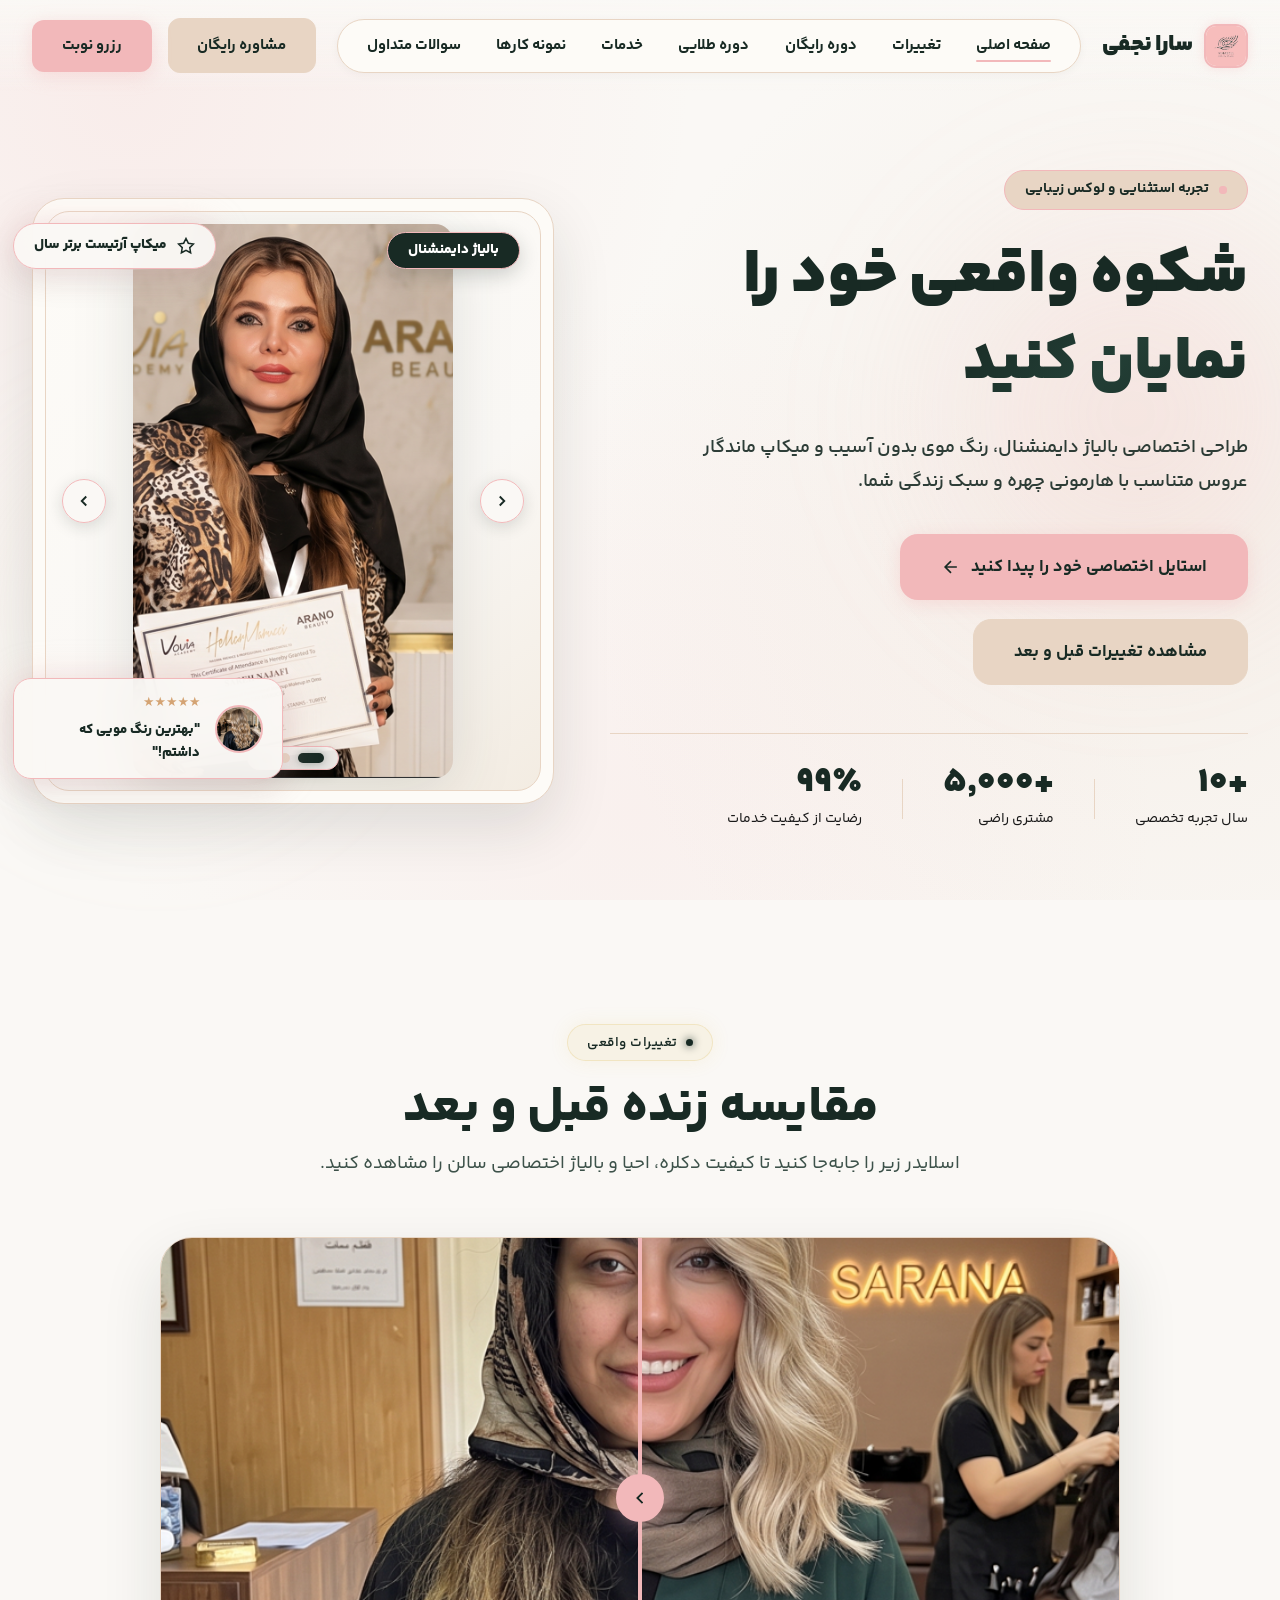
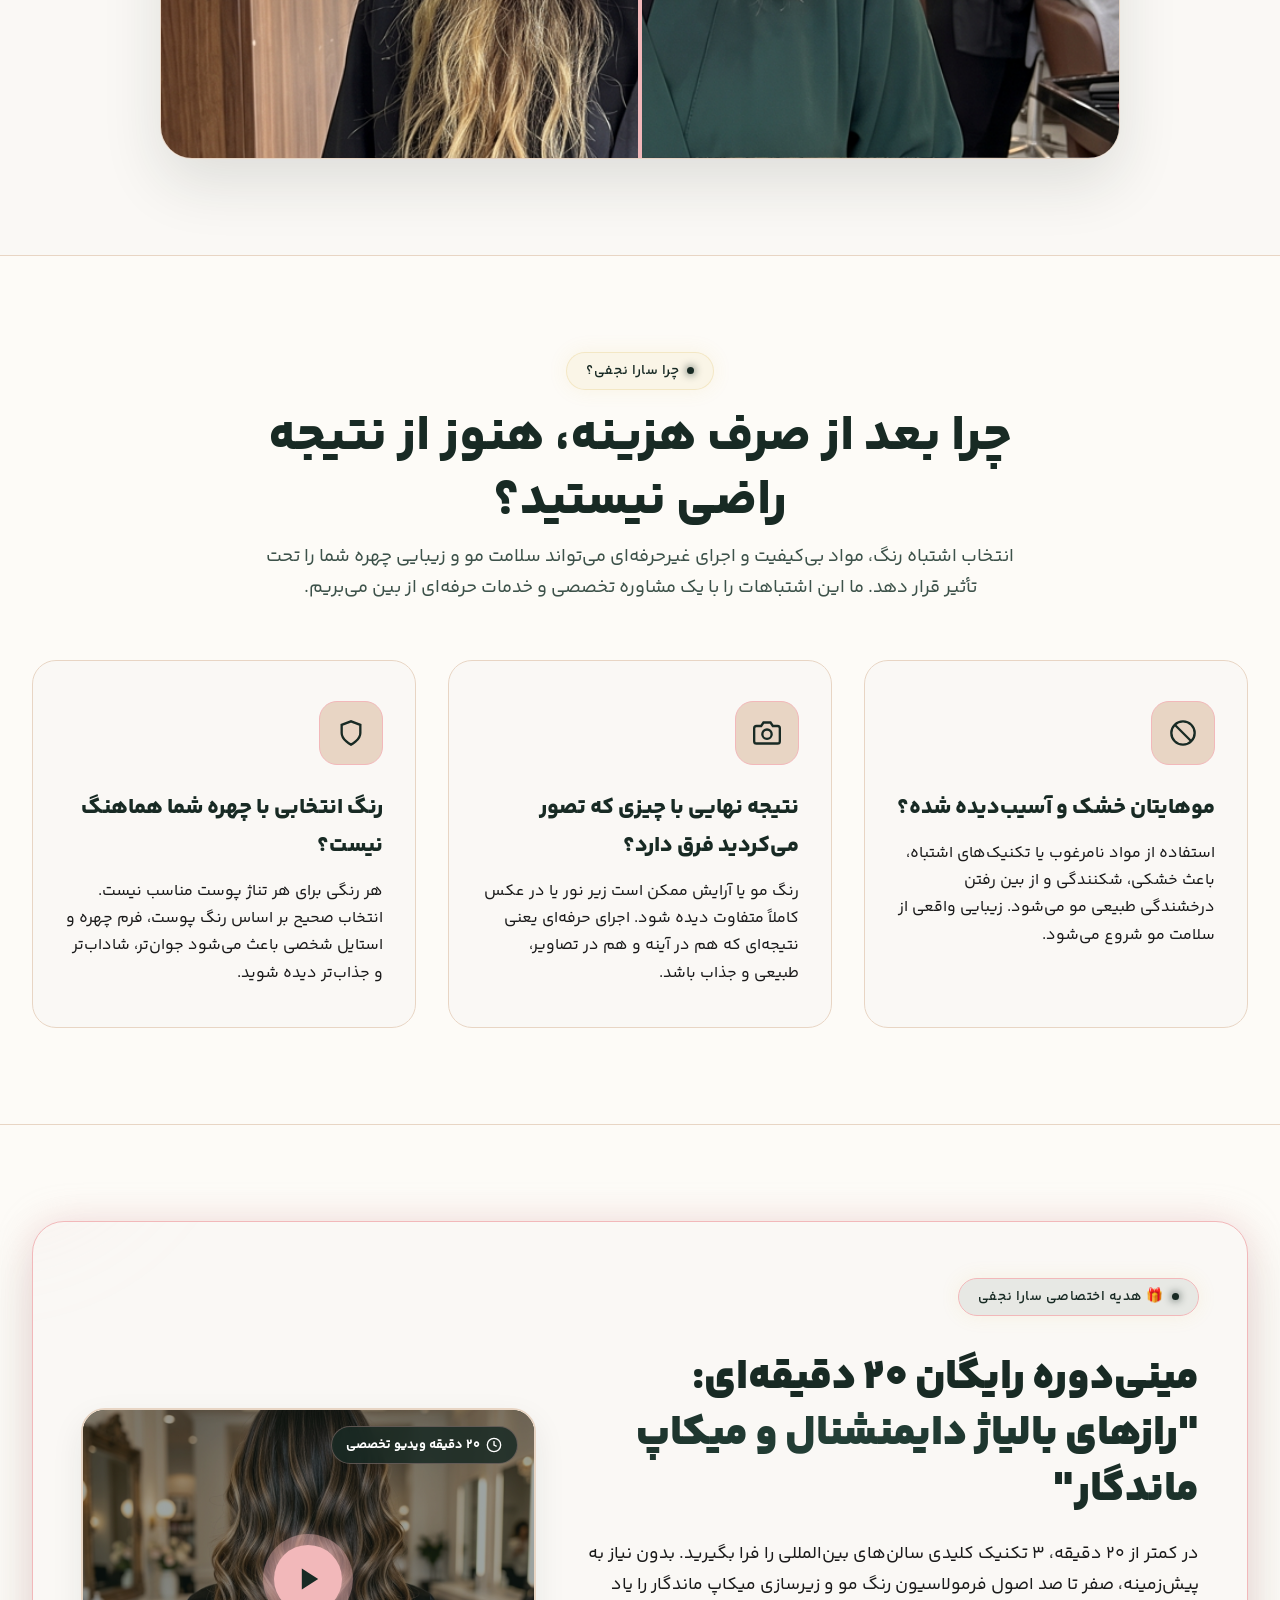
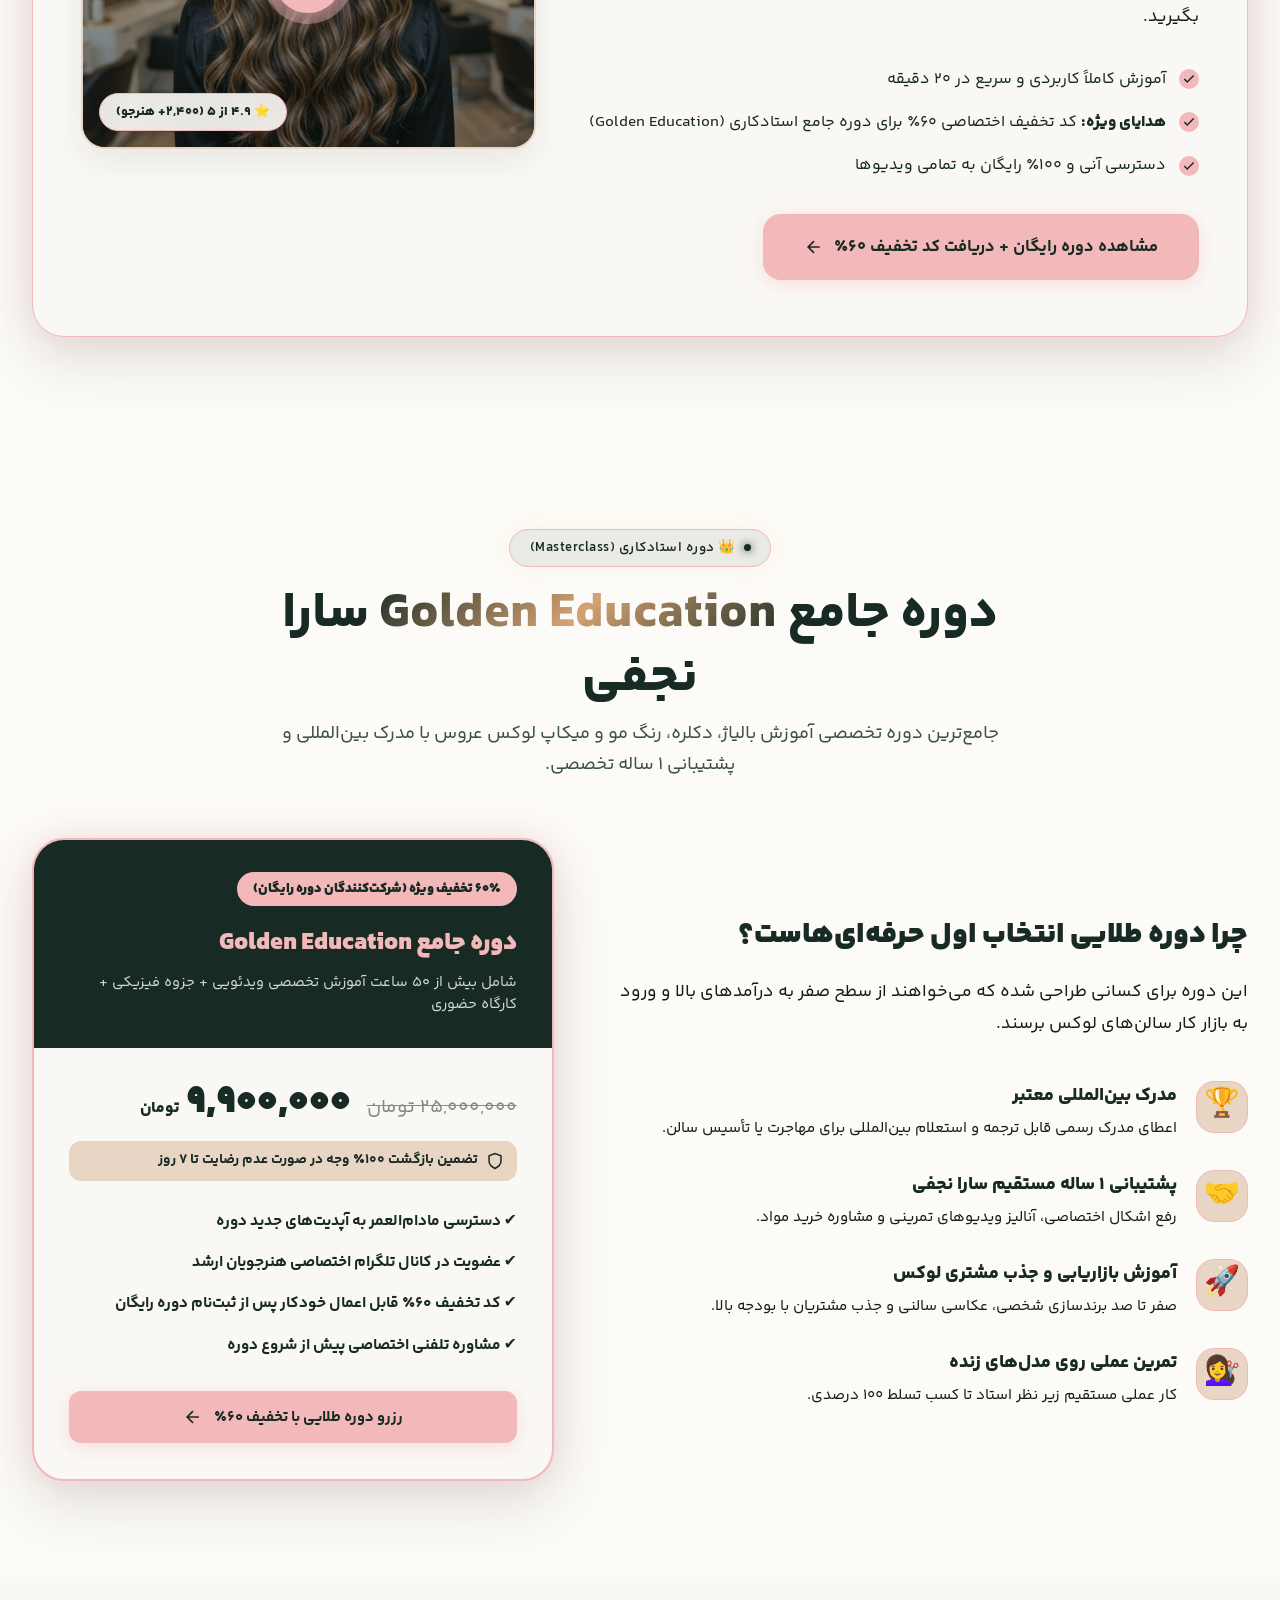
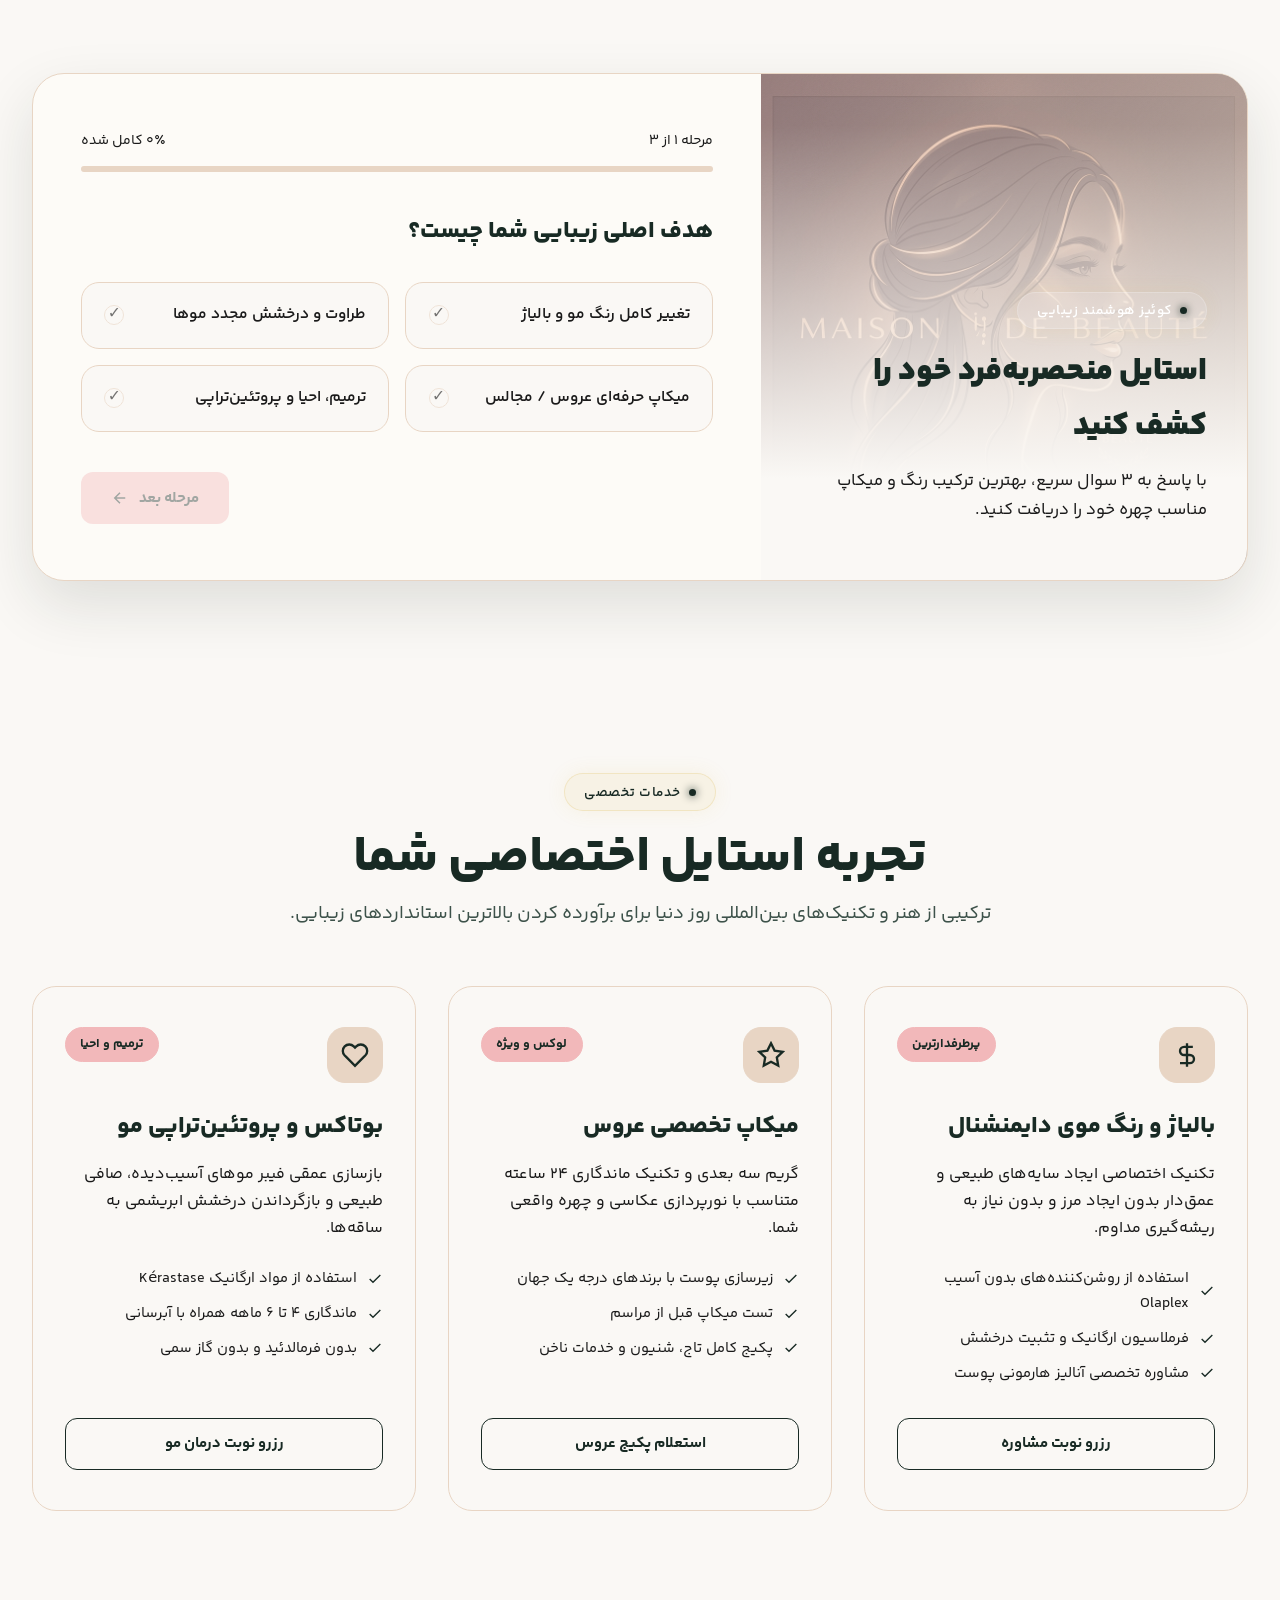
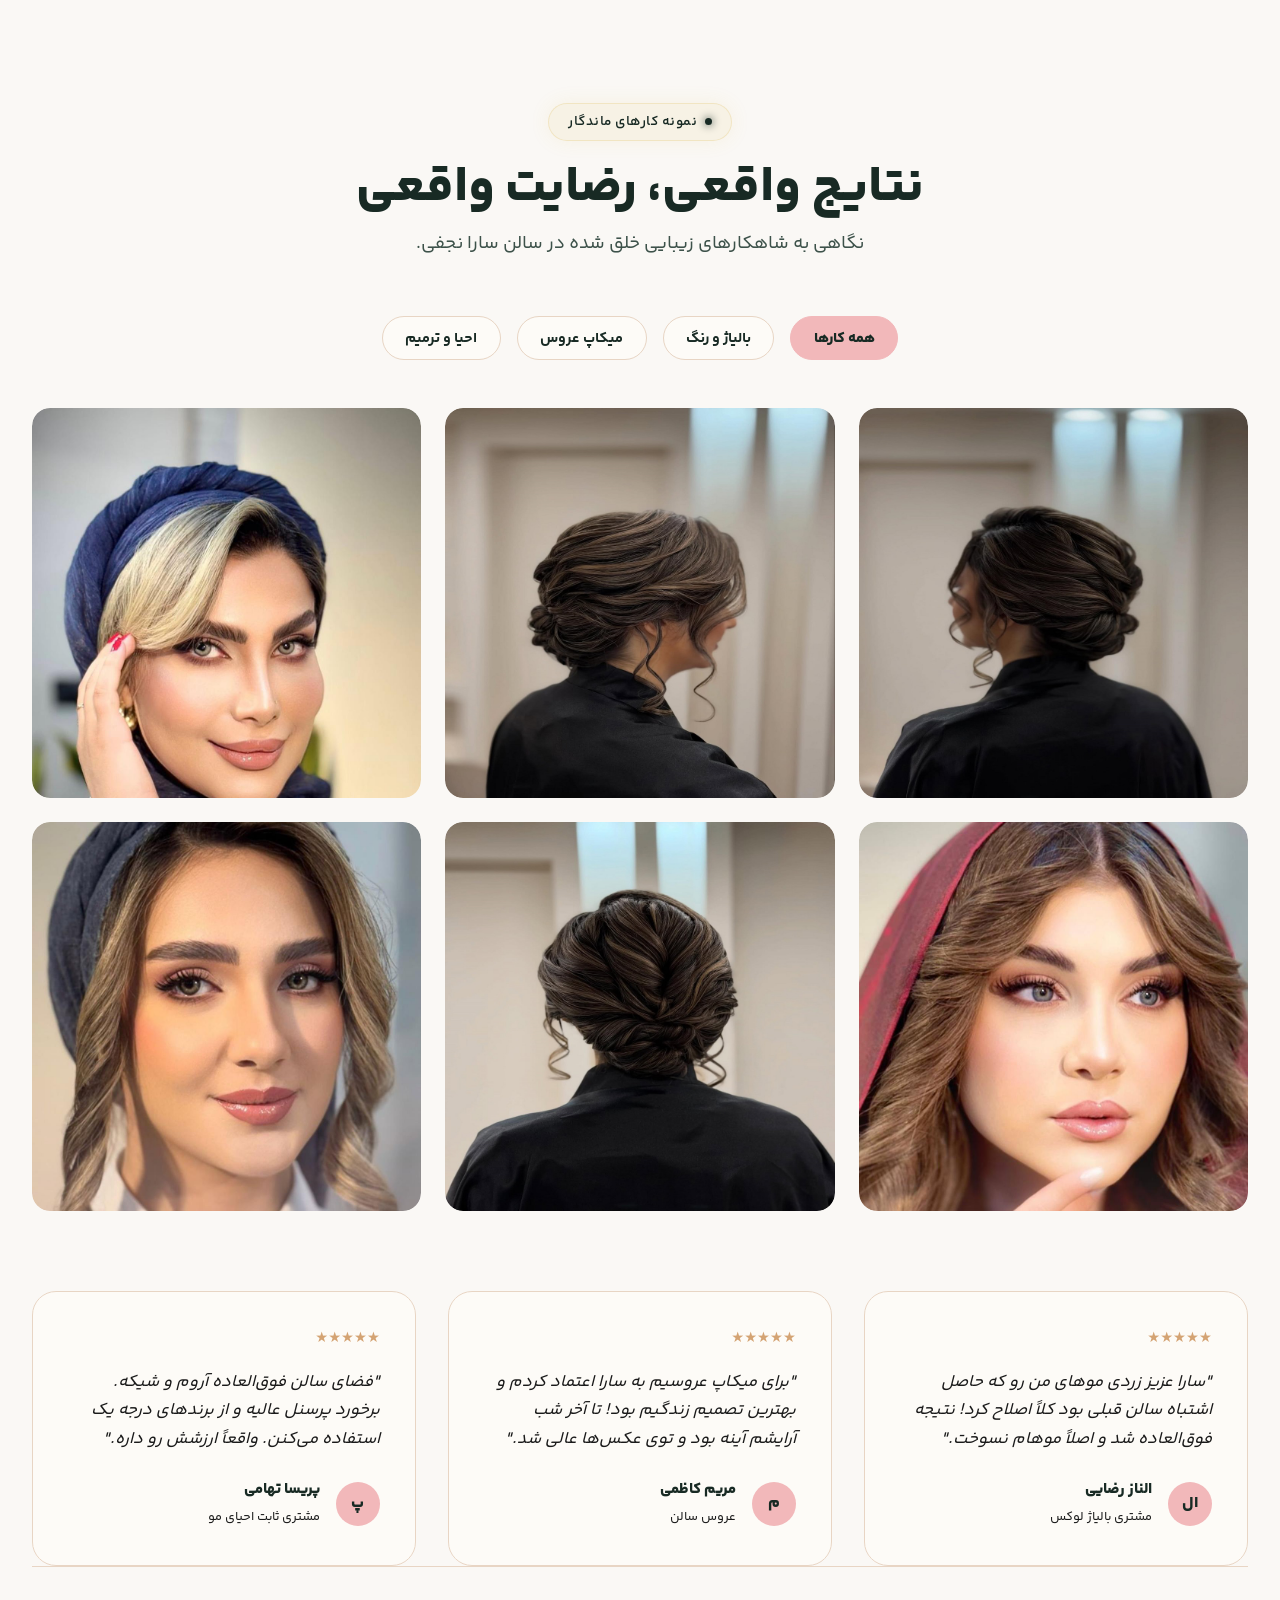
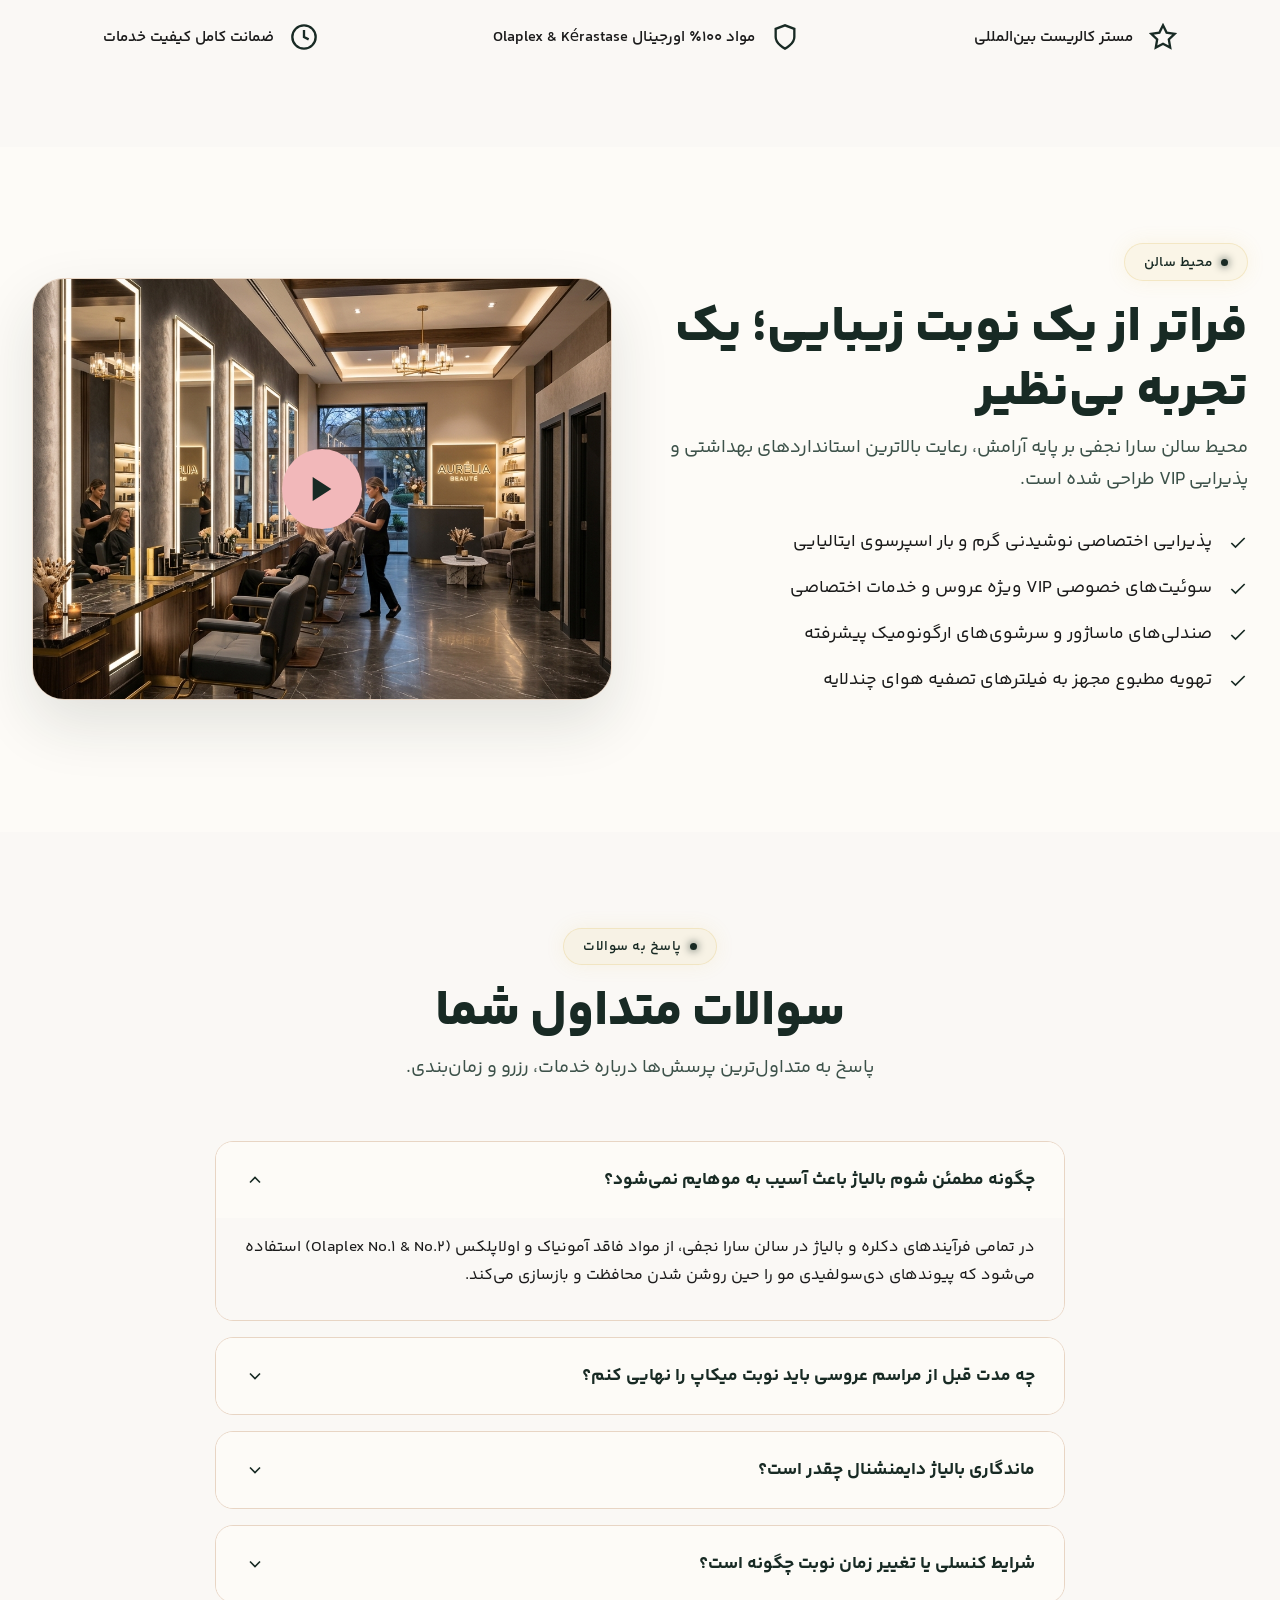
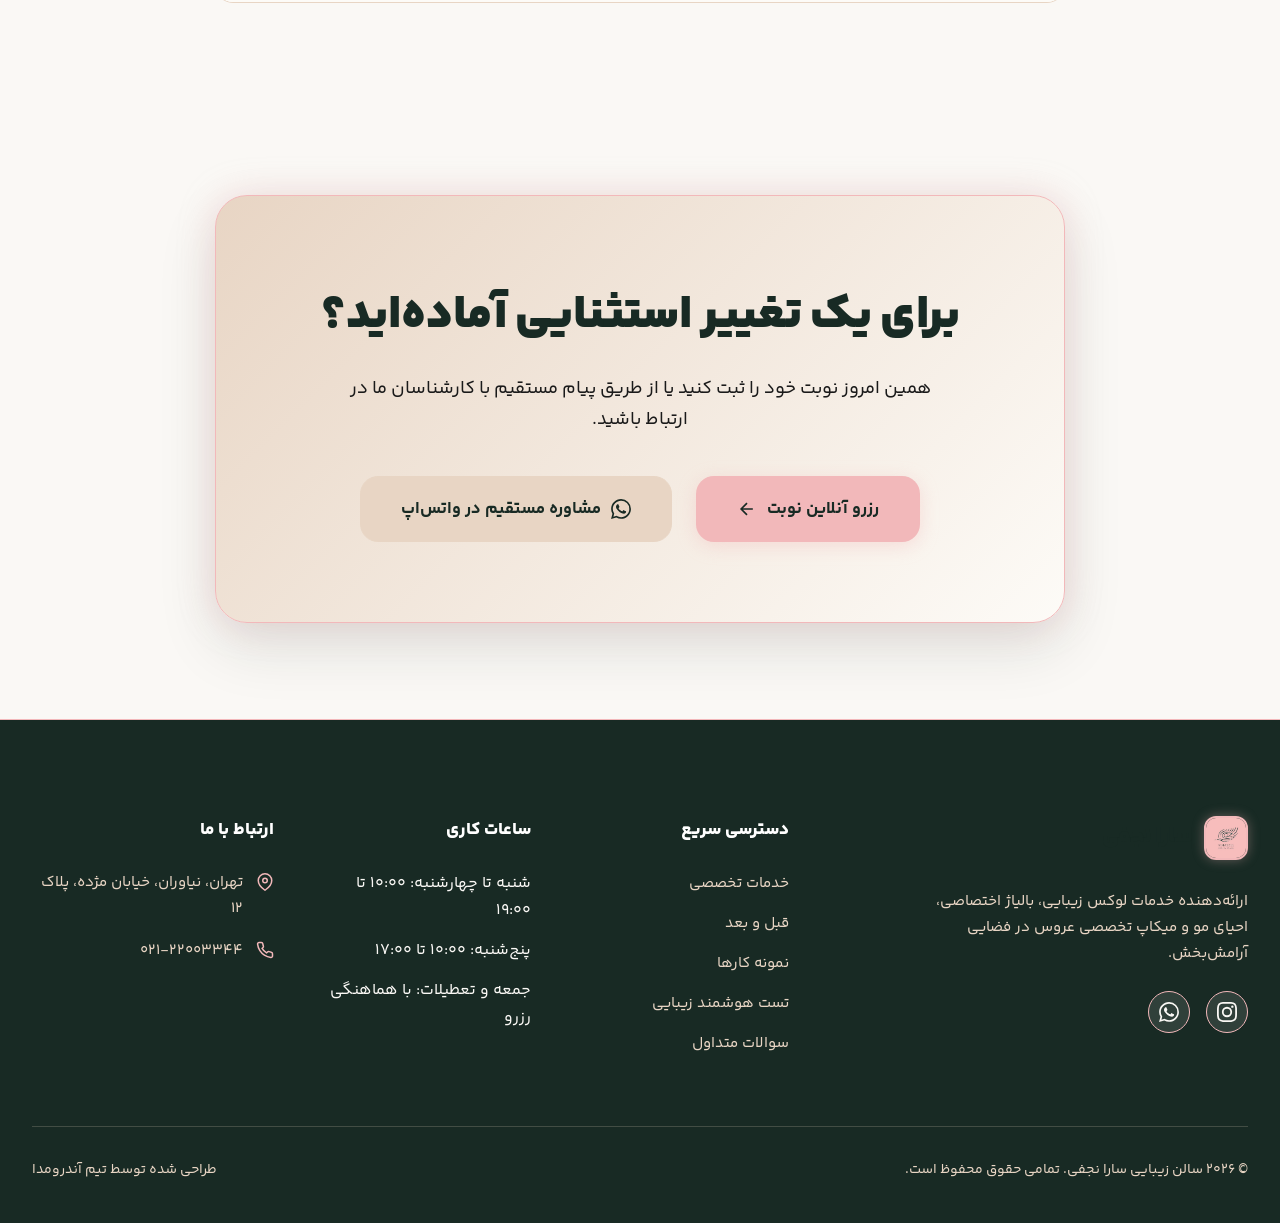
==== commit bb0bec51: "up" ====
--- a/index.html
+++ b/index.html
@@ -37,8 +37,8 @@
         <div class="nav-links" id="nav-links">
           <a href="#home" class="active">صفحه اصلی</a>
           <a href="#transformation">تغییرات</a>
-          <a href="#free-course-teaser">دوره رایگان</a>
-          <a href="#golden-education">دوره طلایی</a>
+          <a href="free-course.html">دوره رایگان</a>
+          <a href="free-course.html#golden-education">دوره طلایی</a>
           <a href="#services">خدمات</a>
           <a href="#portfolio">نمونه کارها</a>
           <a href="#faq">سوالات متداول</a>
@@ -472,26 +472,26 @@
                 </div>
 
                 <div class="course-teaser-actions">
-                  <button class="btn btn-primary btn-large open-course-page-btn" id="open-course-page-btn">
+                  <a href="free-course.html" class="btn btn-primary btn-large">
                     مشاهده دوره رایگان + دریافت کد تخفیف ۶۰٪
                     <svg width="20" height="20" viewBox="0 0 24 24" fill="none" stroke="currentColor" stroke-width="2">
                       <path d="M19 12H5M12 19l-7-7 7-7" />
                     </svg>
-                  </button>
+                  </a>
                 </div>
               </div>
 
               <div class="course-teaser-visual">
                 <div class="course-video-card">
                   <img src="images/hair-color-recommendation.jpg" alt="پیش‌نمایش دوره رایگان ۲۰ دقیقه‌ای" class="course-thumb-img" />
-                  <div class="video-play-overlay open-course-page-btn">
+                  <a href="free-course.html" class="video-play-overlay" aria-label="مشاهده دوره رایگان">
                     <div class="play-pulse"></div>
                     <div class="play-btn-circle">
                       <svg width="28" height="28" viewBox="0 0 24 24" fill="currentColor">
                         <polygon points="5 3 19 12 5 21 5 3"></polygon>
                       </svg>
                     </div>
-                  </div>
+                  </a>
                   <div class="course-duration-badge">
                     <svg width="16" height="16" viewBox="0 0 24 24" fill="none" stroke="currentColor" stroke-width="2"><circle cx="12" cy="12" r="10"></circle><polyline points="12 6 12 12 16 14"></polyline></svg>
                     ۲۰ دقیقه ویدیو تخصصی
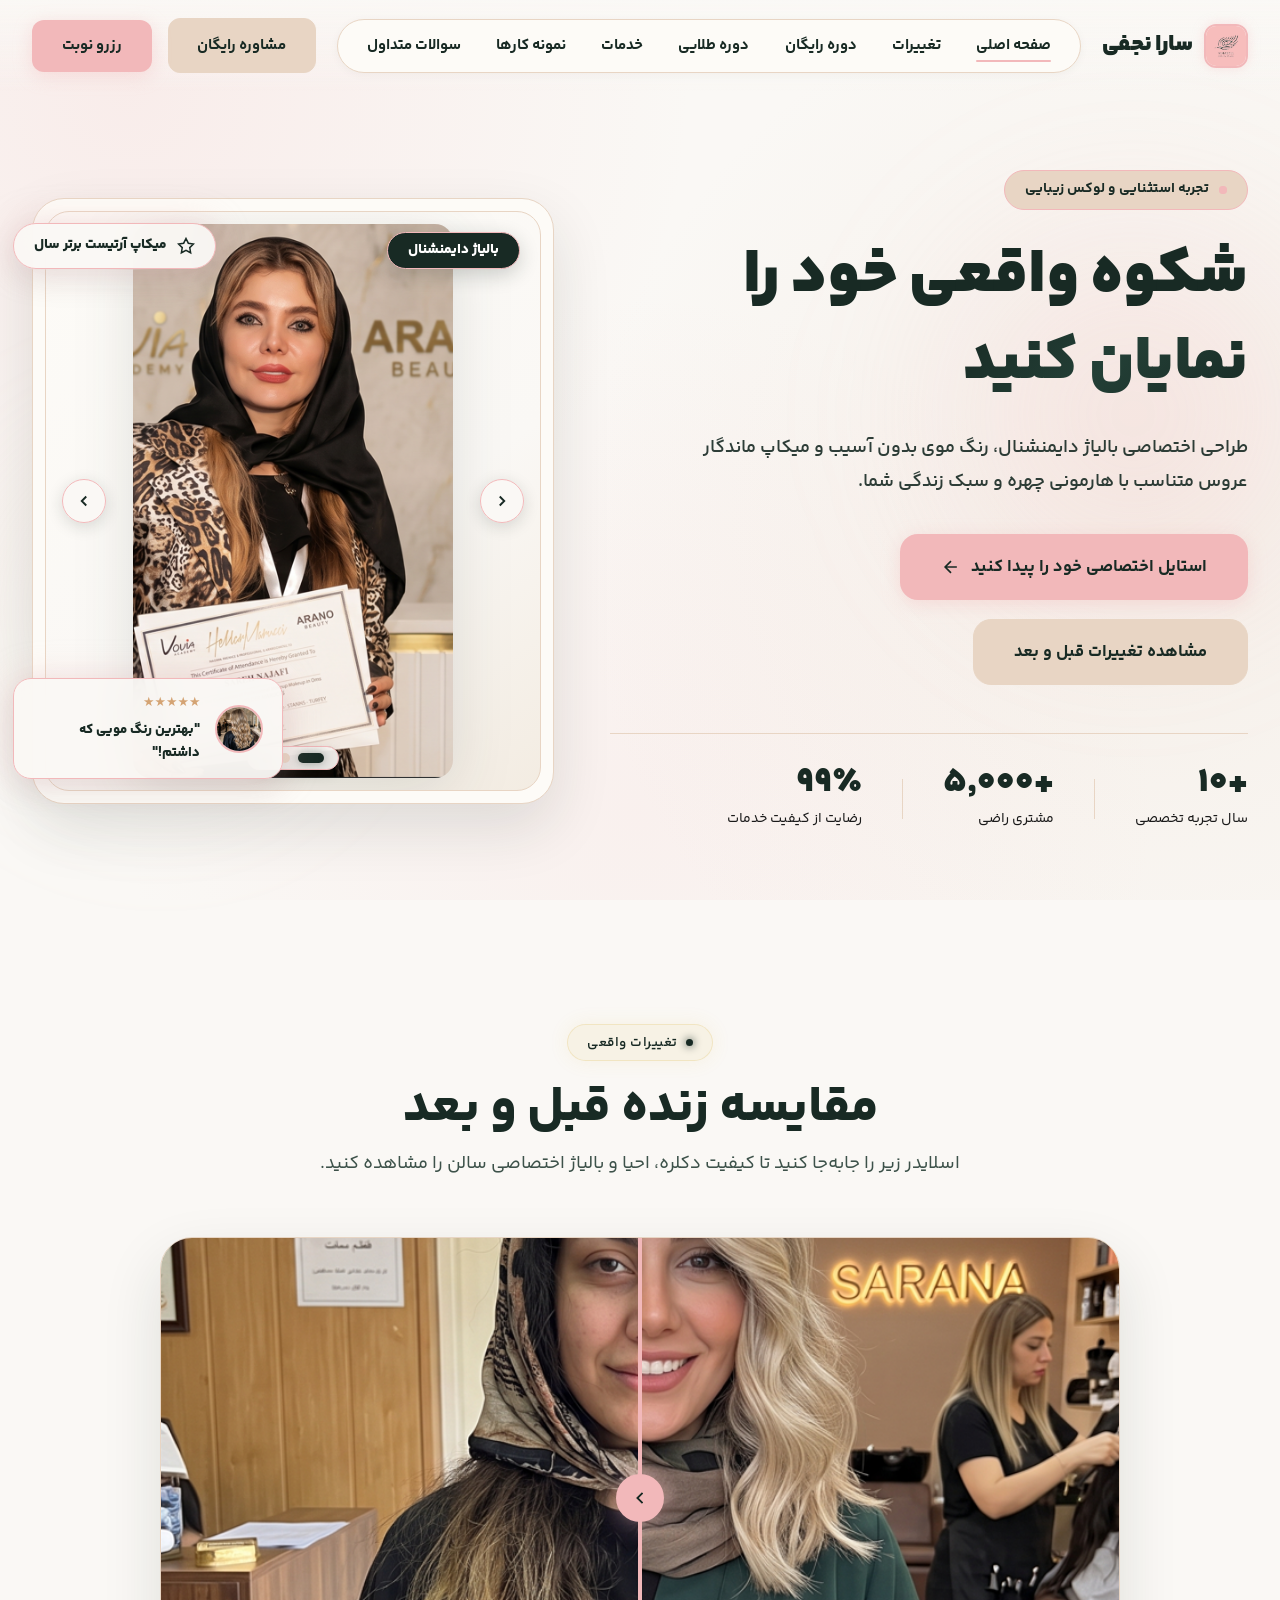
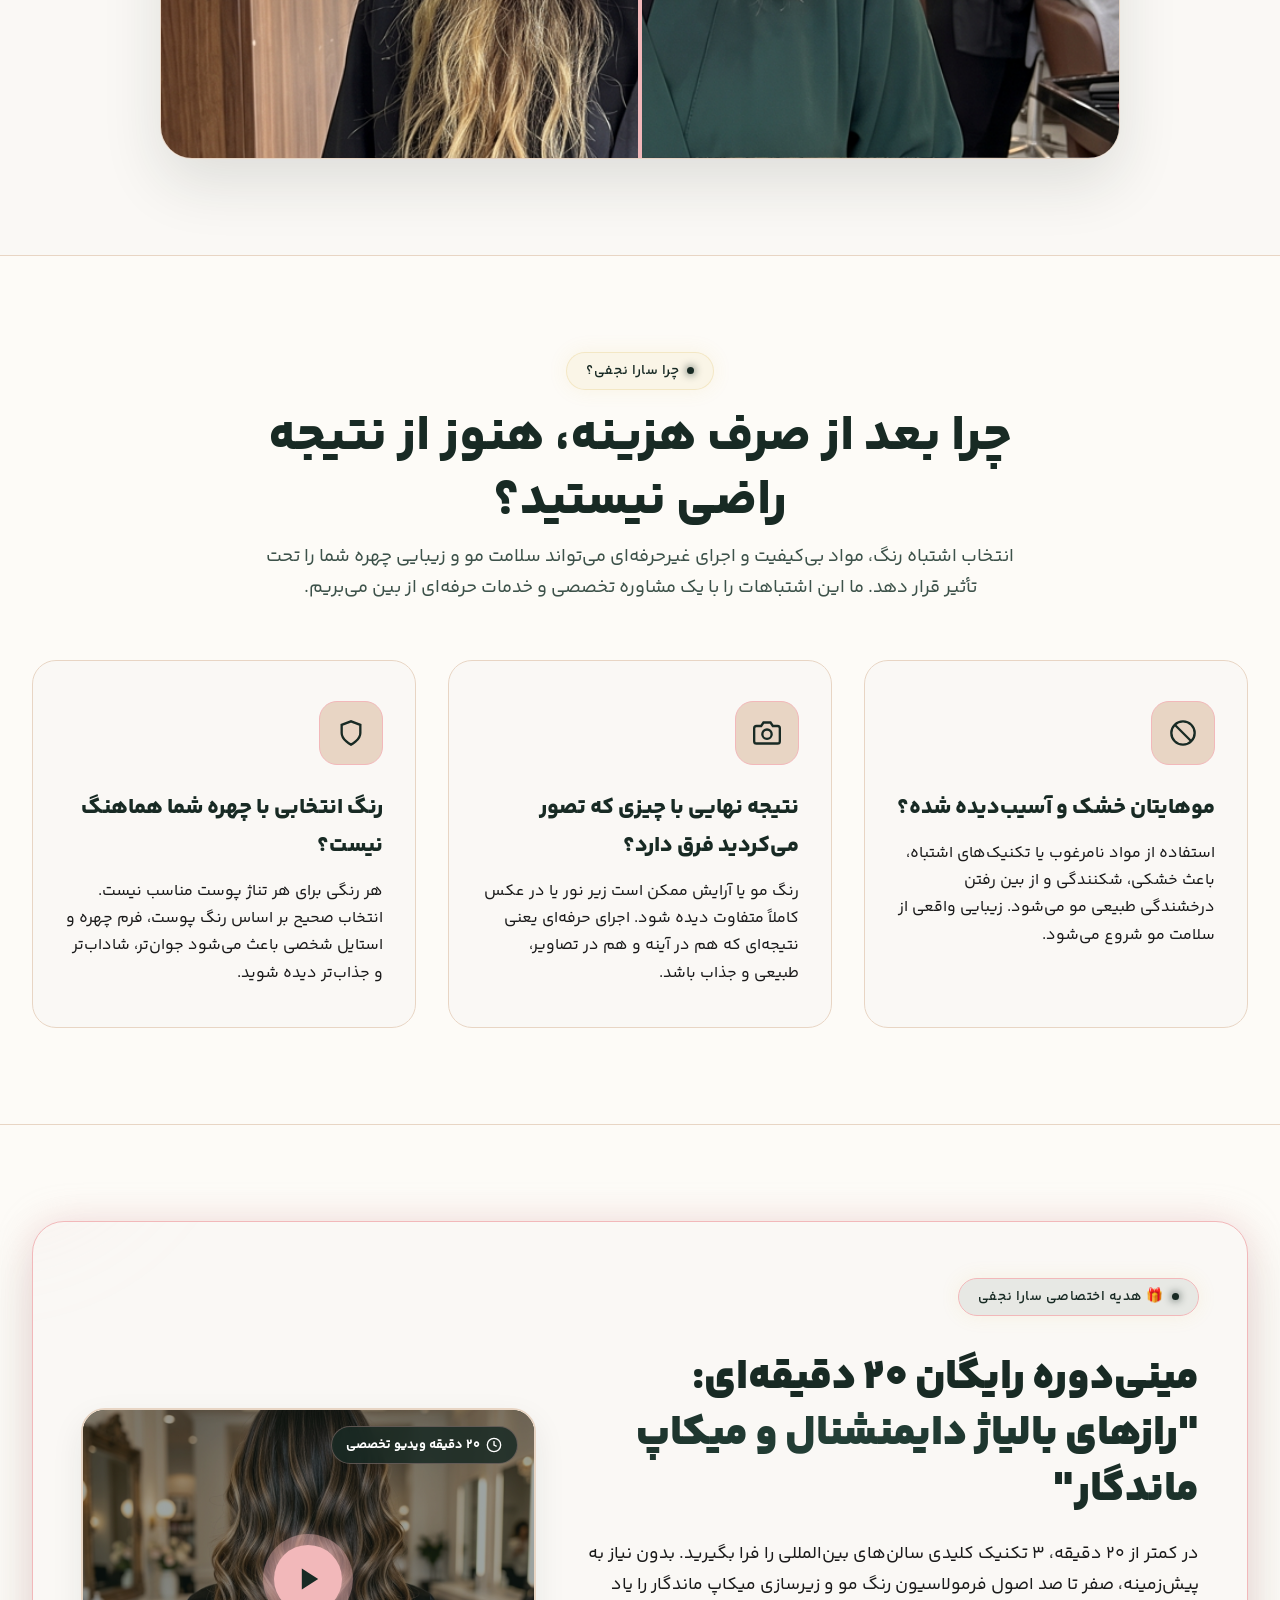
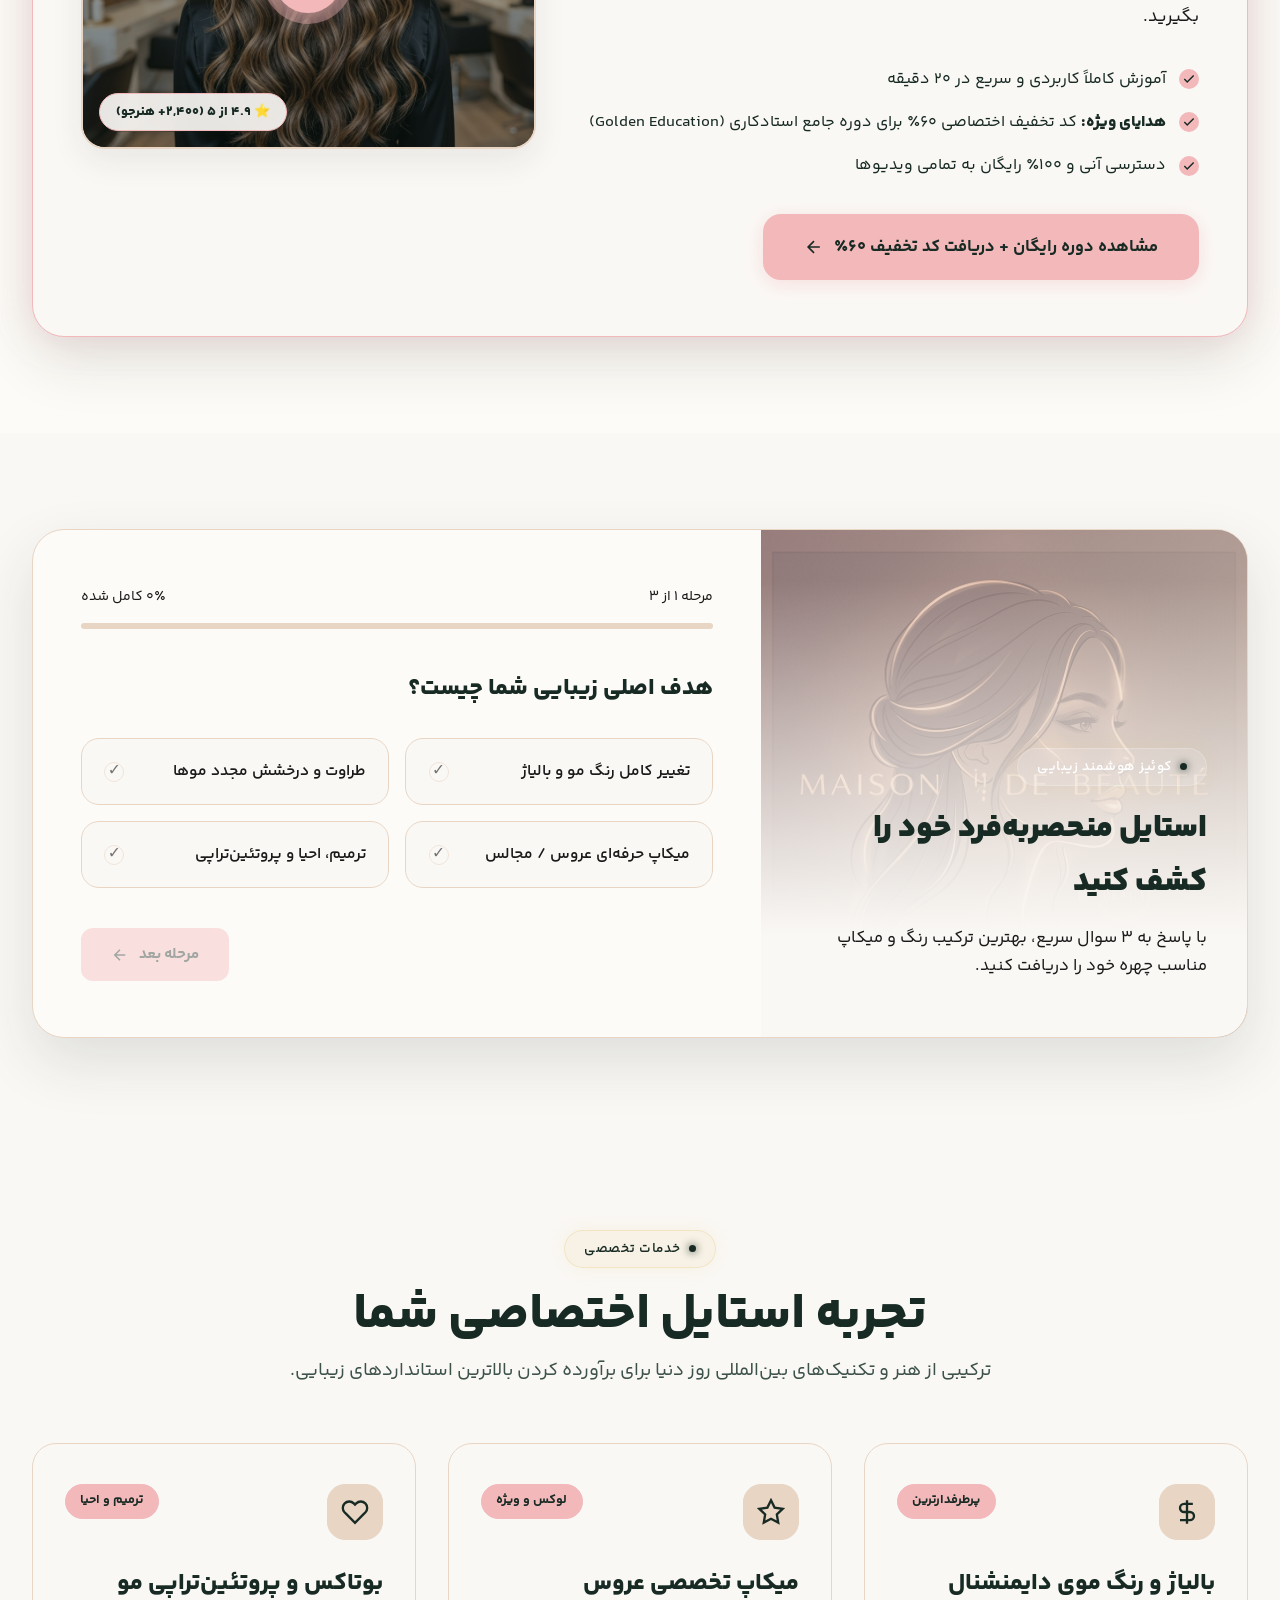
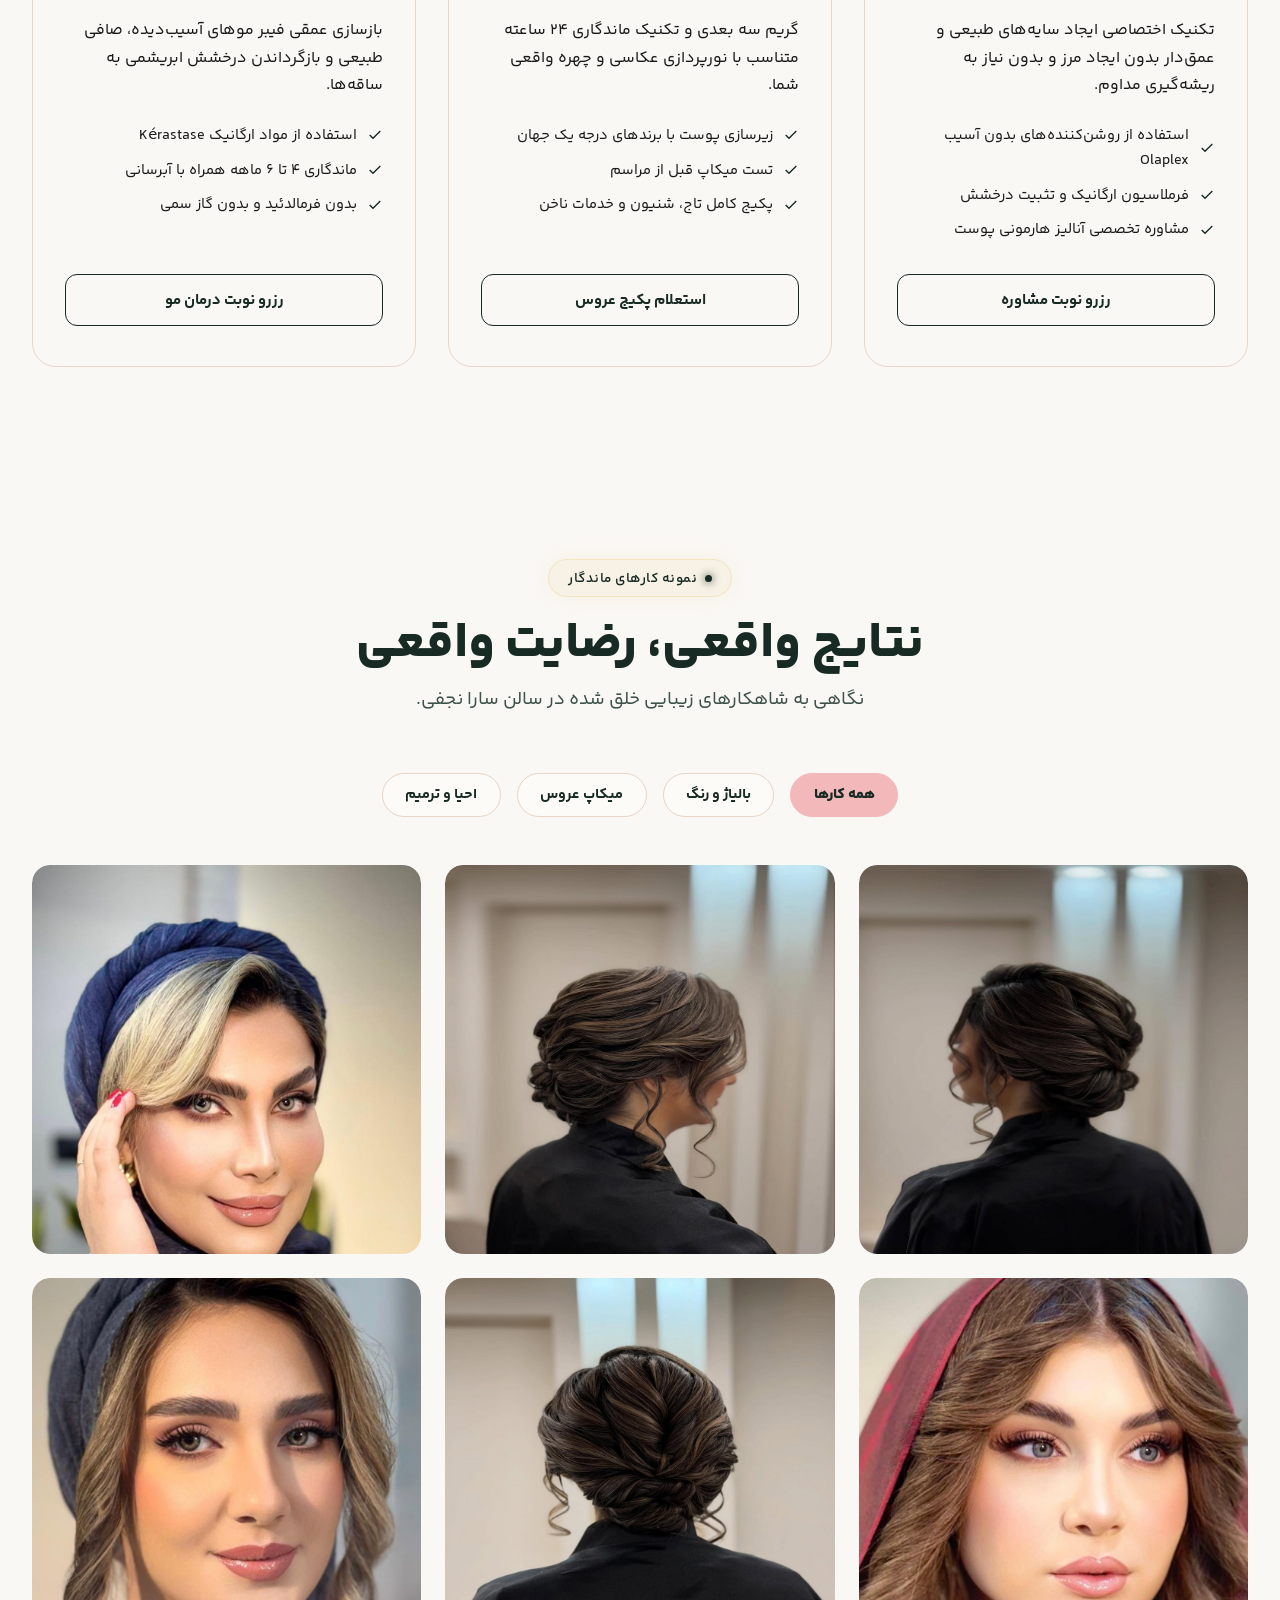
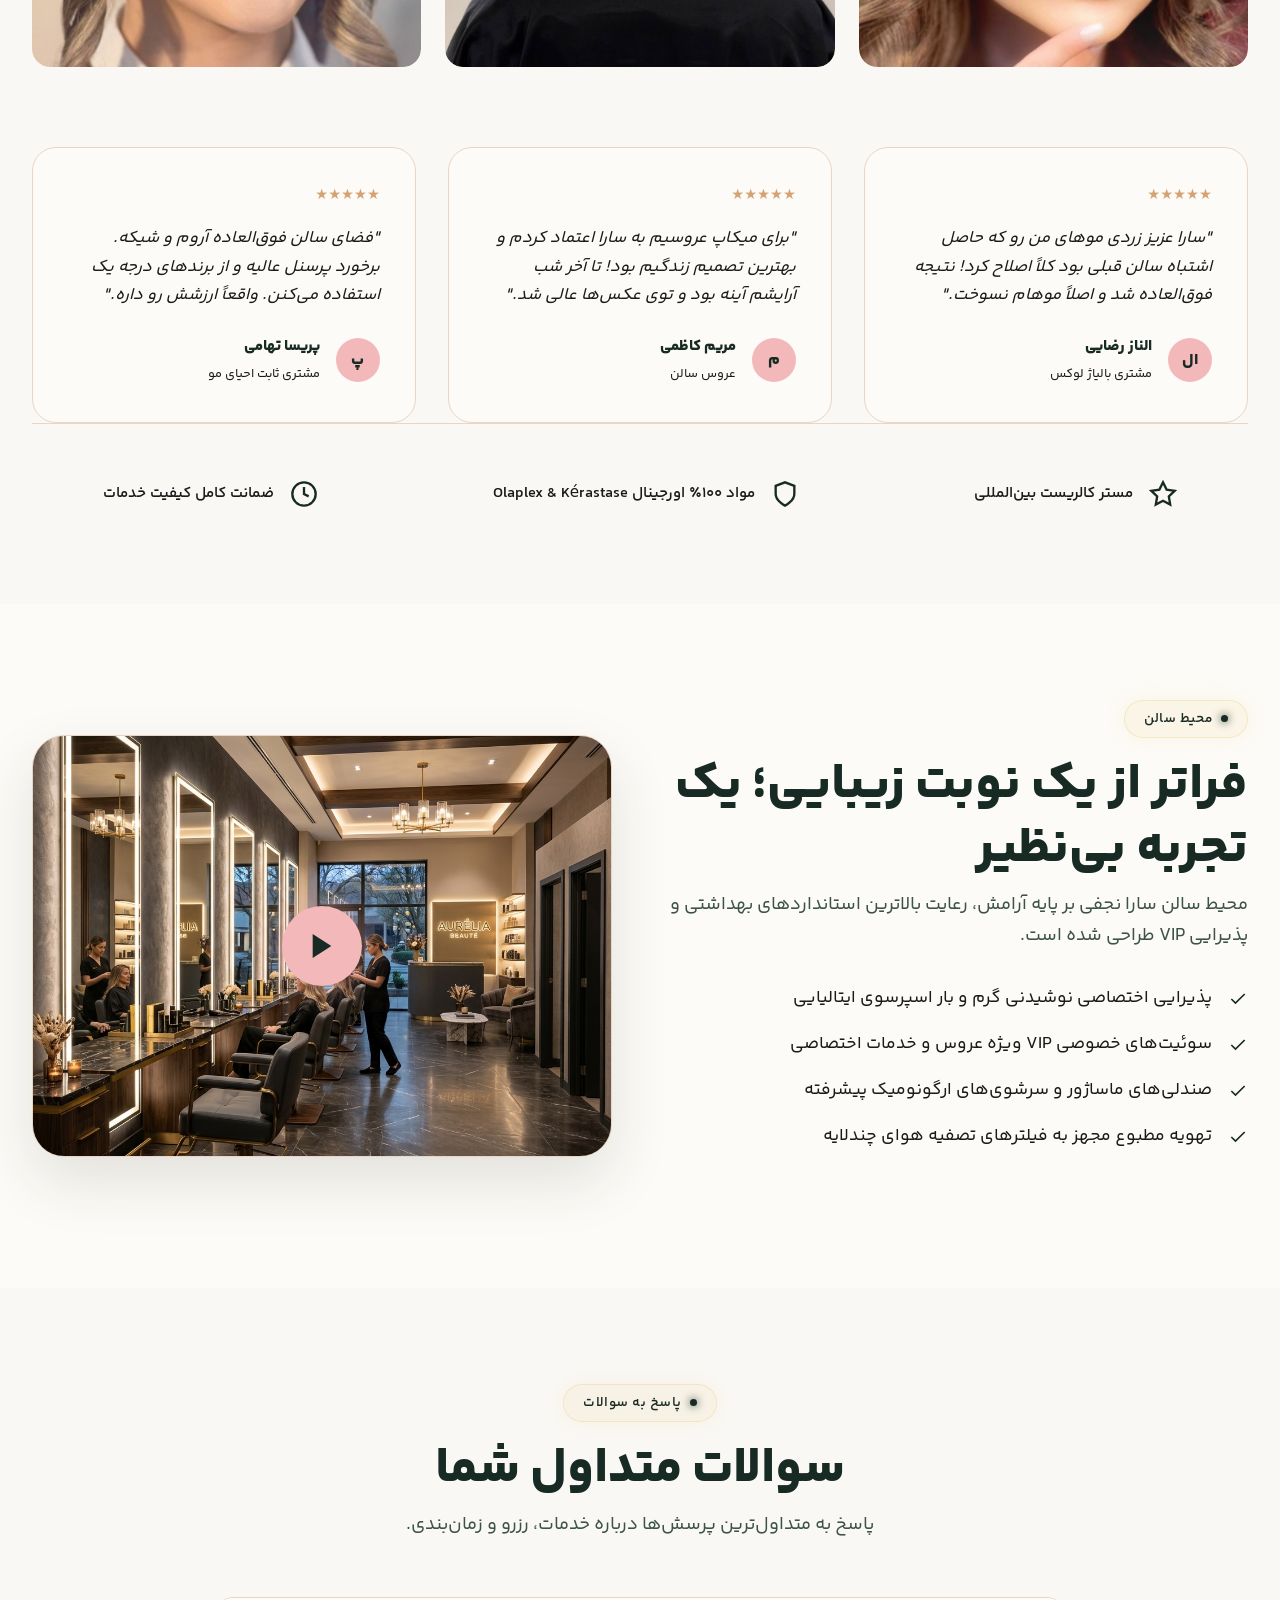
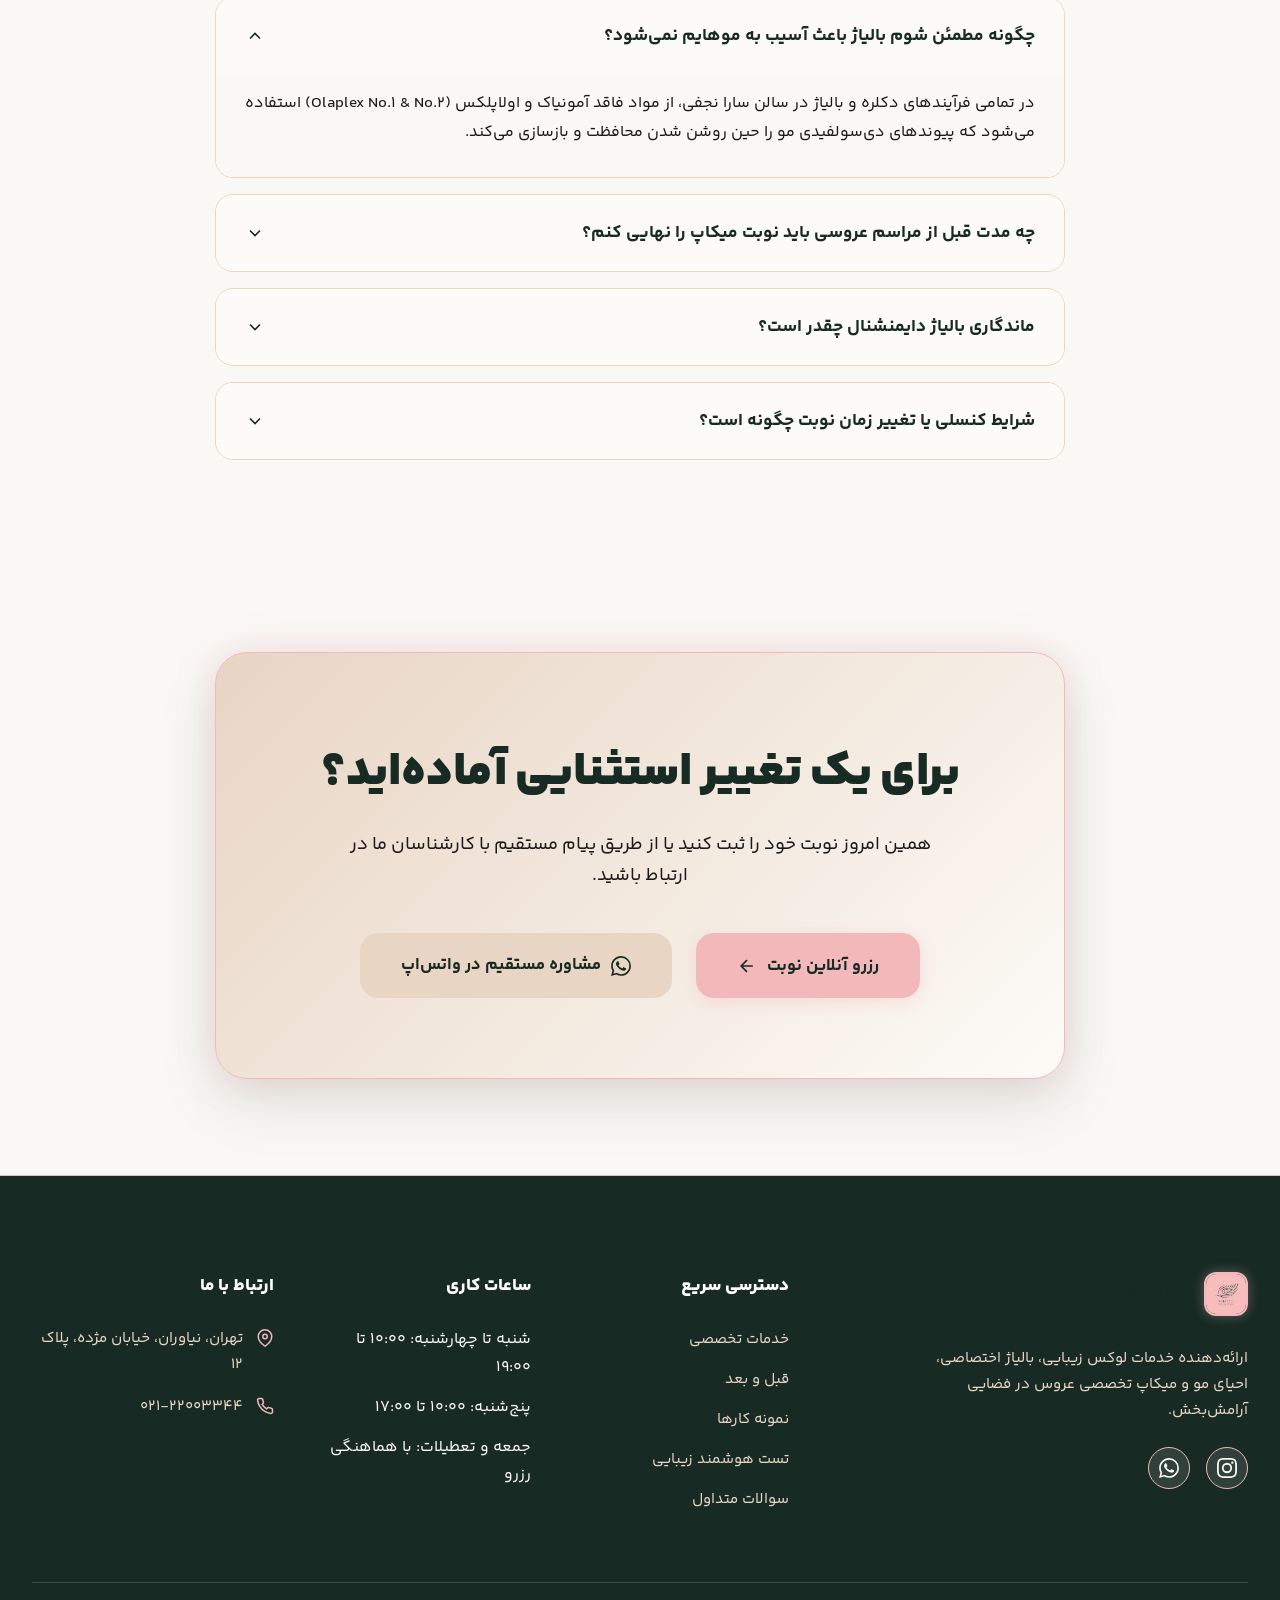
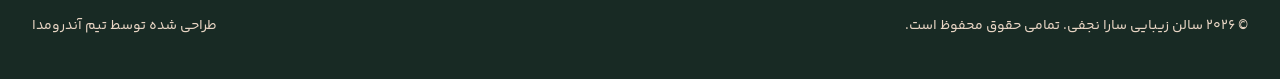
==== commit e14adb05: "up" ====
--- a/index.html
+++ b/index.html
@@ -500,187 +500,6 @@
                     ⭐ ۴.۹ از ۵ (۲,۴۰۰+ هنرجو)
                   </div>
                 </div>
-              </div>
-            </div>
-          </div>
-        </div>
-      </section>
-
-      <!-- Dedicated Free Course View & Landing Page Section -->
-      <section class="free-course-page" id="free-course-page" style="display: none;">
-        <div class="container">
-          <div class="course-page-header reveal">
-            <button class="back-to-site-btn" id="close-course-page-btn">
-              <svg width="20" height="20" viewBox="0 0 24 24" fill="none" stroke="currentColor" stroke-width="2">
-                <line x1="19" y1="12" x2="5" y2="12"></line>
-                <polyline points="12 19 19 12 12 5"></polyline>
-              </svg>
-              بازگشت به سایت اصلی
-            </button>
-            <div class="section-tag gold-tag">
-              <span class="dot"></span>
-              صفحه اختصاصی دوره رایگان
-            </div>
-            <h1 class="section-title">مینی‌دوره استادی زیبایی سارا نجفی</h1>
-            <p class="section-subtitle">
-              تکنیک‌های ارزشمند بالیاژ، دکلره بدون آسیب و ماندگاری میکاپ را در ۳ ماژول سریع آموزش ببینید.
-            </p>
-          </div>
-
-          <!-- Video Showcase Container -->
-          <div class="course-main-video-box reveal reveal-delay-1">
-            <div class="video-player-container">
-              <img src="images/hair-color-recommendation.jpg" alt="ویدیو دوره آموزشی" class="main-video-poster" />
-              <div class="main-video-overlay open-course-modal-btn">
-                <div class="play-pulse-lg"></div>
-                <div class="play-btn-lg">
-                  <svg width="40" height="40" viewBox="0 0 24 24" fill="currentColor">
-                    <polygon points="5 3 19 12 5 21 5 3"></polygon>
-                  </svg>
-                </div>
-                <span class="video-start-text">برای پخش ویدیو دوره کلیک کنید (۲۰ دقیقه)</span>
-              </div>
-            </div>
-          </div>
-
-          <!-- Course Modules Grid -->
-          <div class="course-modules-wrapper reveal reveal-delay-2">
-            <h3 class="modules-title">سرفصل‌های آموزشی دوره ۲۰ دقیقه‌ای</h3>
-            <div class="modules-grid">
-              <div class="module-card">
-                <div class="module-number">۰۱</div>
-                <div class="module-content">
-                  <h4>ماژول اول: آنالیز چهره و آماده‌سازی (۷ دقیقه)</h4>
-                  <p>تکنیک‌های تشخیص زیرتون پوست، بستن پوره‌ها و زیرسازی ماندگار برای میکاپ عروس.</p>
-                </div>
-              </div>
-              <div class="module-card">
-                <div class="module-number">۰۲</div>
-                <div class="module-content">
-                  <h4>ماژول دوم: فرمولاسیون دکلره و بالیاژ (۸ دقیقه)</h4>
-                  <p>فرمول‌های طلایی بالیاژ دایمنشنال بدون آسیب به ساختار مو و تکنیک فیس‌فریم.</p>
-                </div>
-              </div>
-              <div class="module-card">
-                <div class="module-number">۰۳</div>
-                <div class="module-content">
-                  <h4>ماژول سوم: فینیشینگ و ثبت تصویر لوکس (۵ دقیقه)</h4>
-                  <p>تکنیک‌های عکاسی نمونه‌کار، نورپردازی سالنی و جذب مشتریان پریمیوم.</p>
-                </div>
-              </div>
-            </div>
-          </div>
-
-          <!-- High-Conversion Discount Callout Box -->
-          <div class="course-discount-banner reveal reveal-delay-3">
-            <div class="discount-badge-icon">🎁</div>
-            <div class="discount-banner-content">
-              <h3>هدیه ویژه شرکت در این دوره آموزشی: ۶۰٪ تخفیف دوره جامع طلایی!</h3>
-              <p>
-                تمامی افرادی که این مینی‌دوره را ثبت‌نام کنند، کد تخفیف ۶۰ درصدی جهت شرکت در 
-                <strong>دوره جامع استادکاری (Golden Education)</strong> سارا نجفی دریافت خواهند کرد.
-              </p>
-            </div>
-            <div class="discount-banner-action">
-              <button class="btn btn-primary btn-large open-course-modal-btn">
-                ثبت‌نام فوری و دریافت کد تخفیف ۶۰٪
-              </button>
-            </div>
-          </div>
-        </div>
-      </section>
-
-      <!-- Golden Education (دوره طلایی) Premium Masterclass Section -->
-      <section class="golden-education" id="golden-education">
-        <div class="container">
-          <div class="section-header reveal">
-            <div class="section-tag gold-tag">
-              <span class="dot"></span>
-              👑 دوره استادکاری (Masterclass)
-            </div>
-            <h2 class="section-title">
-              دوره جامع <span class="gold-gradient-text">Golden Education</span> سارا نجفی
-            </h2>
-            <p class="section-subtitle">
-              جامع‌ترین دوره تخصصی آموزش بالیاژ، دکلره، رنگ مو و میکاپ لوکس عروس با مدرک بین‌المللی و پشتیبانی ۱ ساله تخصصی.
-            </p>
-          </div>
-
-          <div class="golden-grid reveal reveal-delay-1">
-            <!-- Left Info & Benefits -->
-            <div class="golden-content">
-              <h3 class="golden-heading">چرا دوره طلایی انتخاب اول حرفه‌ای‌هاست؟</h3>
-              <p class="golden-lead">
-                این دوره برای کسانی طراحی شده که می‌خواهند از سطح صفر به درآمد‌های بالا و ورود به بازار کار سالن‌های لوکس برسند.
-              </p>
-
-              <div class="golden-features">
-                <div class="golden-feature-item">
-                  <div class="feature-icon">🏆</div>
-                  <div>
-                    <h4>مدرک بین‌المللی معتبر</h4>
-                    <p>اعطای مدرک رسمی قابل ترجمه و استعلام بین‌المللی برای مهاجرت یا تأسیس سالن.</p>
-                  </div>
-                </div>
-                <div class="golden-feature-item">
-                  <div class="feature-icon">🤝</div>
-                  <div>
-                    <h4>پشتیبانی ۱ ساله مستقیم سارا نجفی</h4>
-                    <p>رفع اشکال اختصاصی، آنالیز ویدیوهای تمرینی و مشاوره خرید مواد.</p>
-                  </div>
-                </div>
-                <div class="golden-feature-item">
-                  <div class="feature-icon">🚀</div>
-                  <div>
-                    <h4>آموزش بازاریابی و جذب مشتری لوکس</h4>
-                    <p>صفر تا صد برندسازی شخصی، عکاسی سالنی و جذب مشتریان با بودجه بالا.</p>
-                  </div>
-                </div>
-                <div class="golden-feature-item">
-                  <div class="feature-icon">💇‍♀️</div>
-                  <div>
-                    <h4>تمرین عملی روی مدل‌های زنده</h4>
-                    <p>کار عملی مستقیم زیر نظر استاد تا کسب تسلط ۱۰۰ درصدی.</p>
-                  </div>
-                </div>
-              </div>
-            </div>
-
-            <!-- Right Offer & Pricing Card -->
-            <div class="golden-pricing-card">
-              <div class="pricing-card-header">
-                <span class="badge-discount">۶۰٪ تخفیف ویژه (شرکت‌کنندگان دوره رایگان)</span>
-                <h3 class="pricing-title">دوره جامع Golden Education</h3>
-                <p class="pricing-sub">شامل بیش از ۵۰ ساعت آموزش تخصصی ویدئویی + جزوه فیزیکی + کارگاه حضوری</p>
-              </div>
-
-              <div class="pricing-body">
-                <div class="price-comparison">
-                  <span class="old-price">۲۵,۰۰۰,۰۰۰ تومان</span>
-                  <div class="current-price">
-                    <span class="price-number">۹,۹۰۰,۰۰۰</span>
-                    <span class="price-currency">تومان</span>
-                  </div>
-                </div>
-
-                <div class="discount-guarantee-note">
-                  <svg width="18" height="18" viewBox="0 0 24 24" fill="none" stroke="currentColor" stroke-width="2"><path d="M12 22s8-4 8-10V5l-8-3-8 3v7c0 6 8 10 8 10z"></path></svg>
-                  تضمین بازگشت ۱۰۰٪ وجه در صورت عدم رضایت تا ۷ روز
-                </div>
-
-                <ul class="pricing-features-list">
-                  <li>✔ دسترسی مادام‌العمر به آپدیت‌های جدید دوره</li>
-                  <li>✔ عضویت در کانال تلگرام اختصاصی هنرجویان ارشد</li>
-                  <li>✔ کد تخفیف ۶۰٪ قابل اعمال خودکار پس از ثبت‌نام دوره رایگان</li>
-                  <li>✔ مشاوره تلفنی اختصاصی پیش از شروع دوره</li>
-                </ul>
-
-                <button class="btn btn-primary w-full open-golden-modal-btn" id="open-golden-modal-btn">
-                  رزرو دوره طلایی با تخفیف ۶۰٪
-                  <svg width="20" height="20" viewBox="0 0 24 24" fill="none" stroke="currentColor" stroke-width="2">
-                    <path d="M19 12H5M12 19l-7-7 7-7" />
-                  </svg>
-                </button>
               </div>
             </div>
           </div>
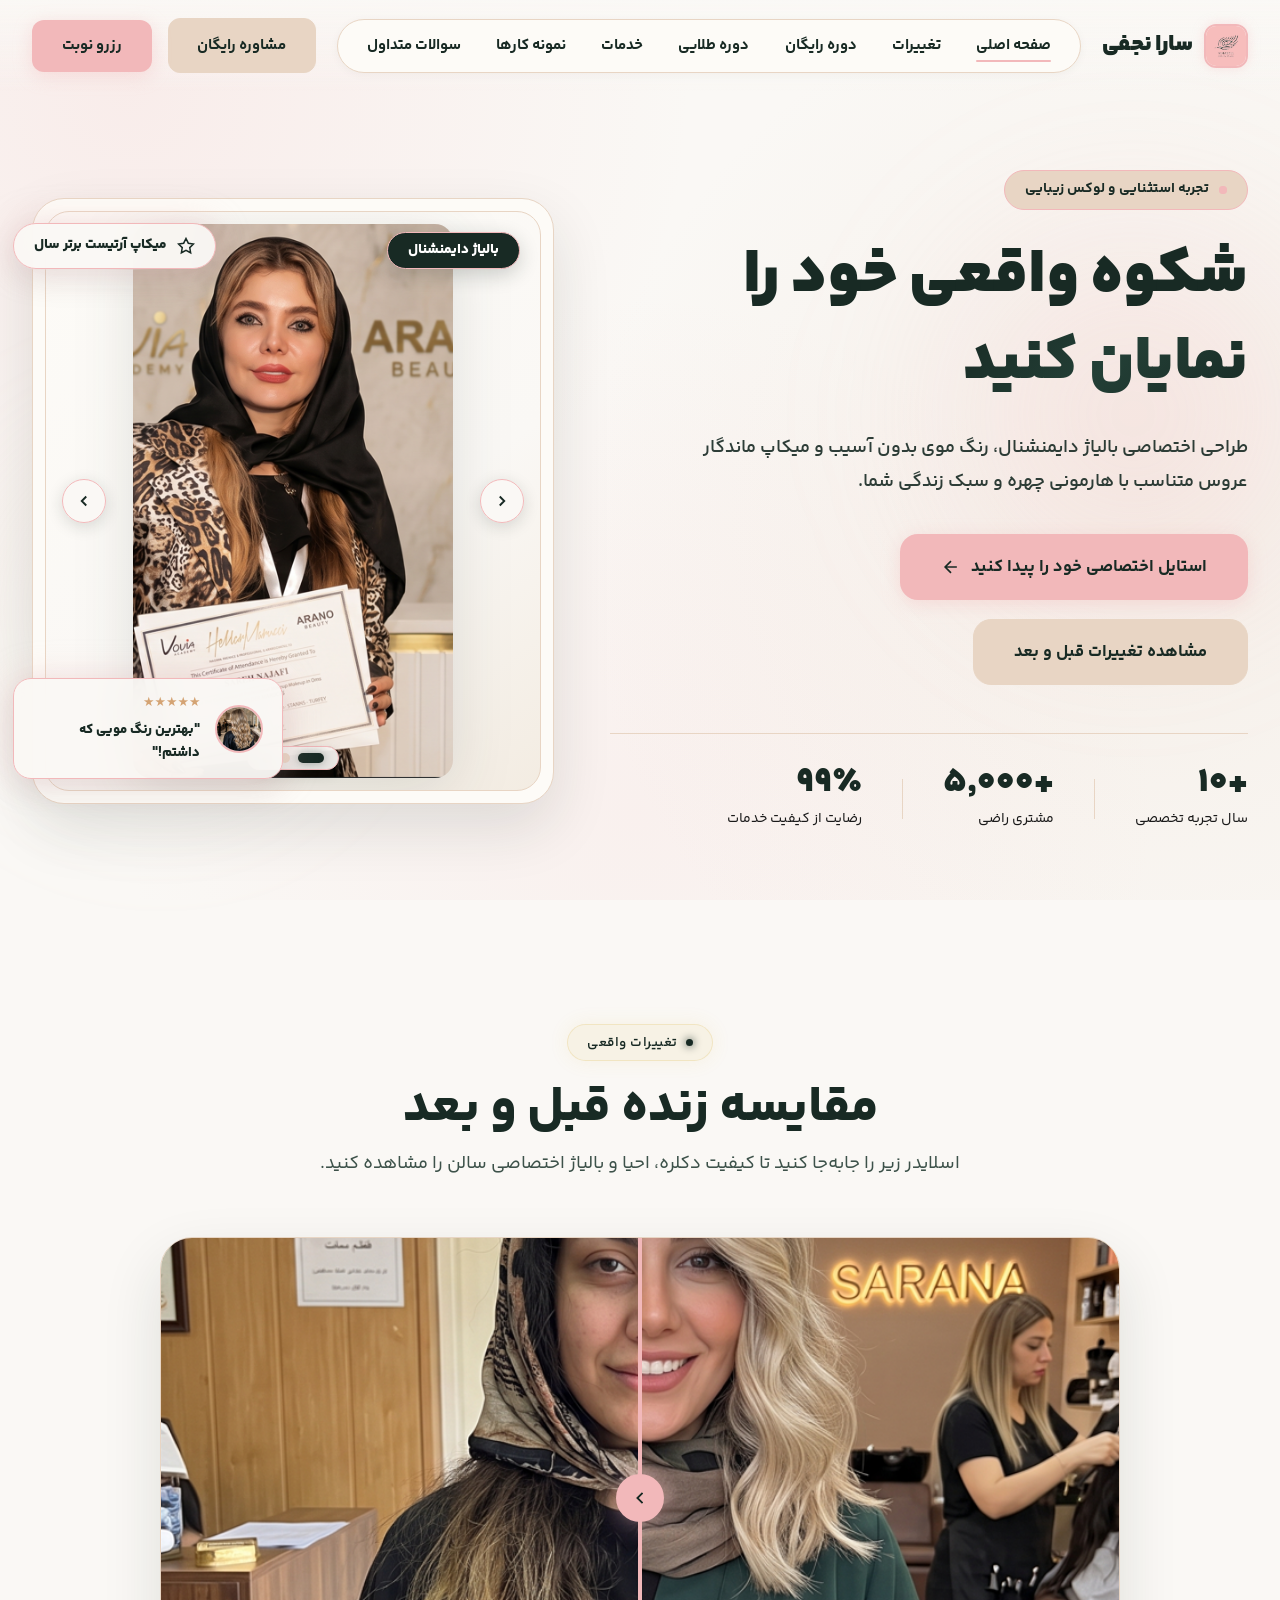
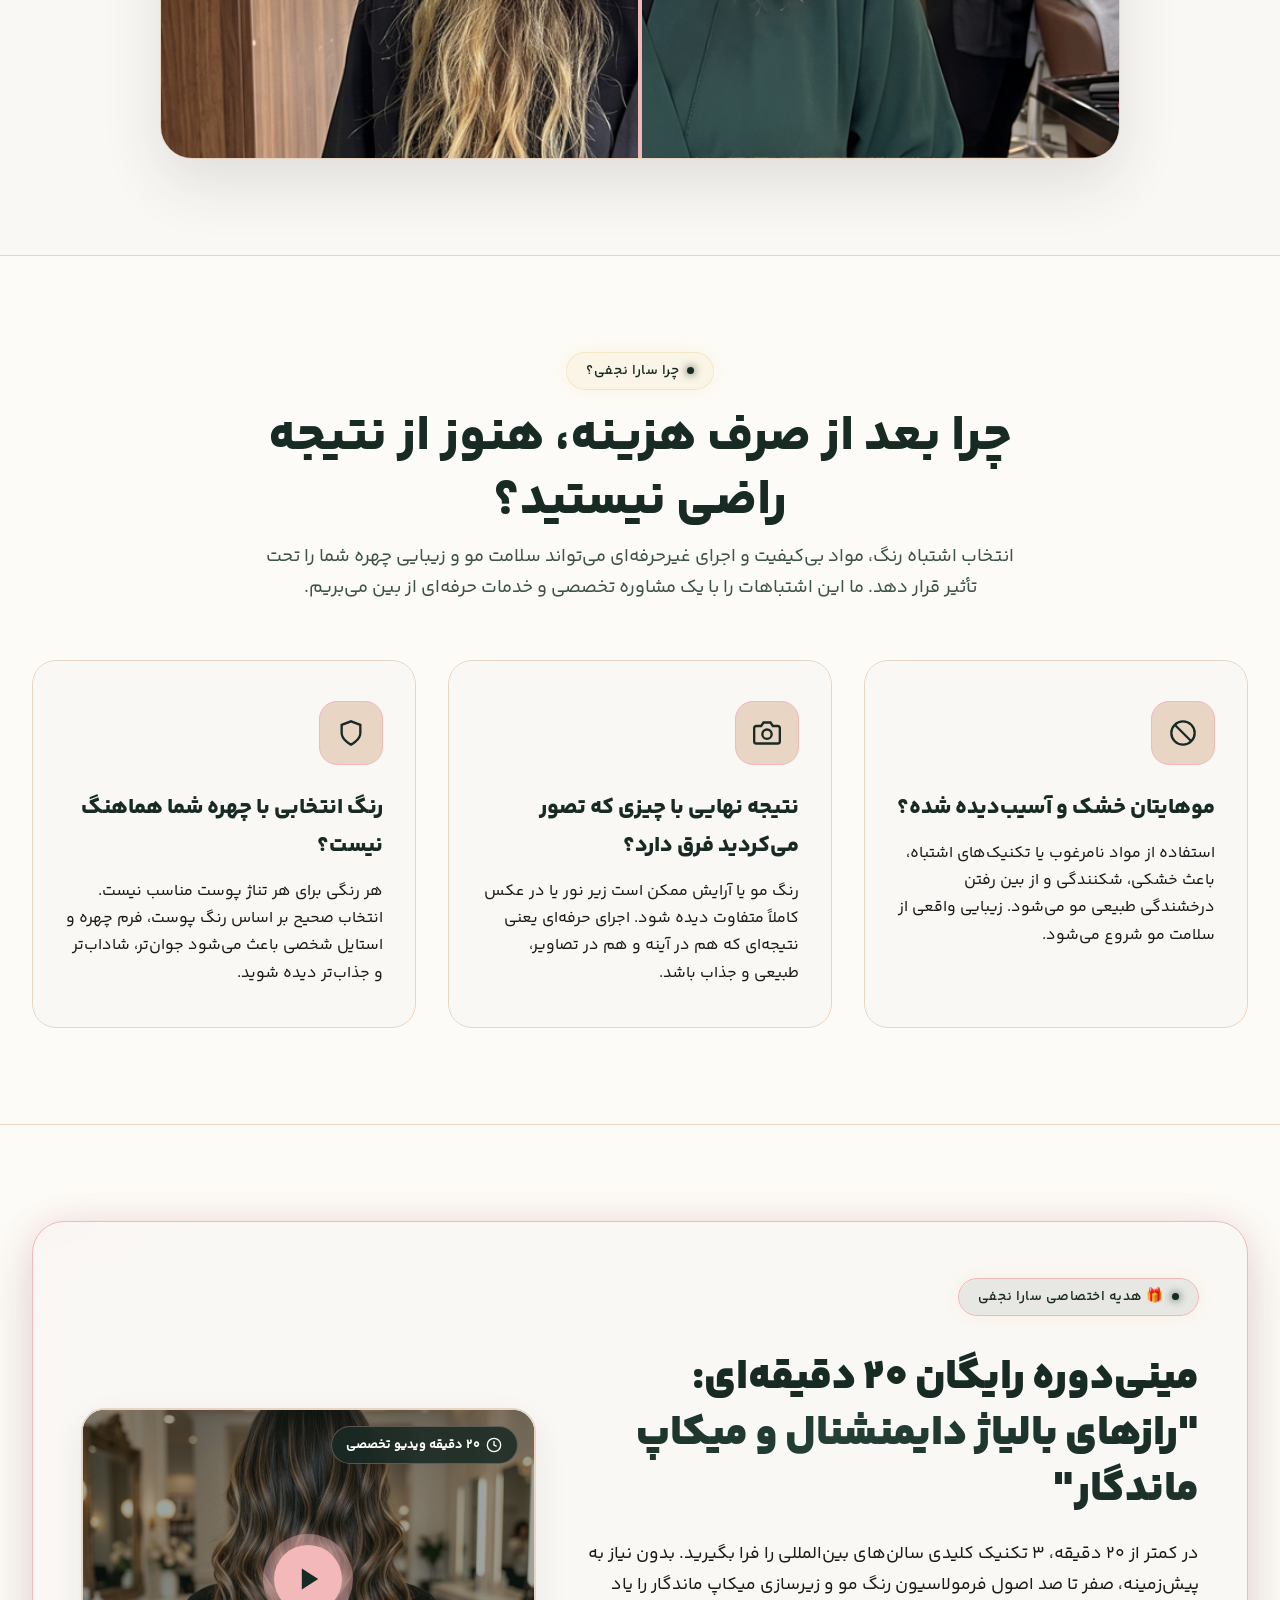
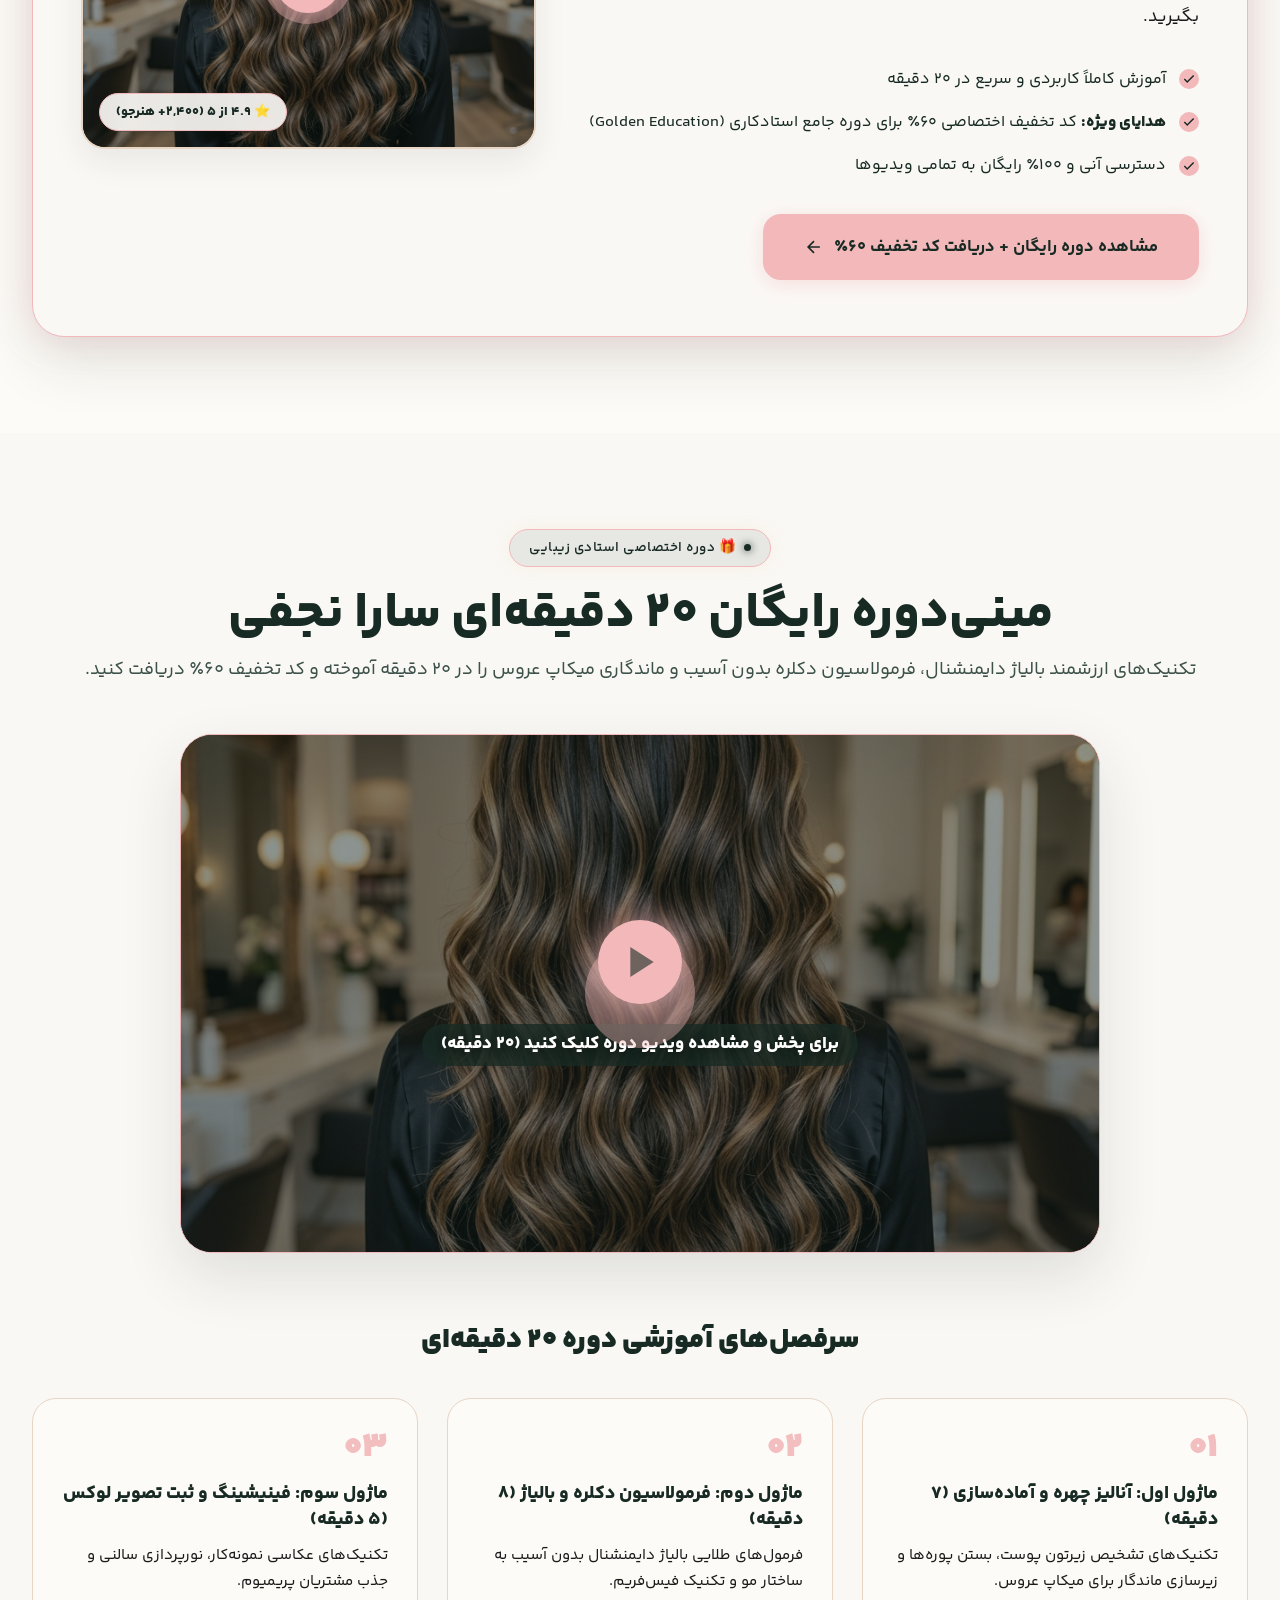
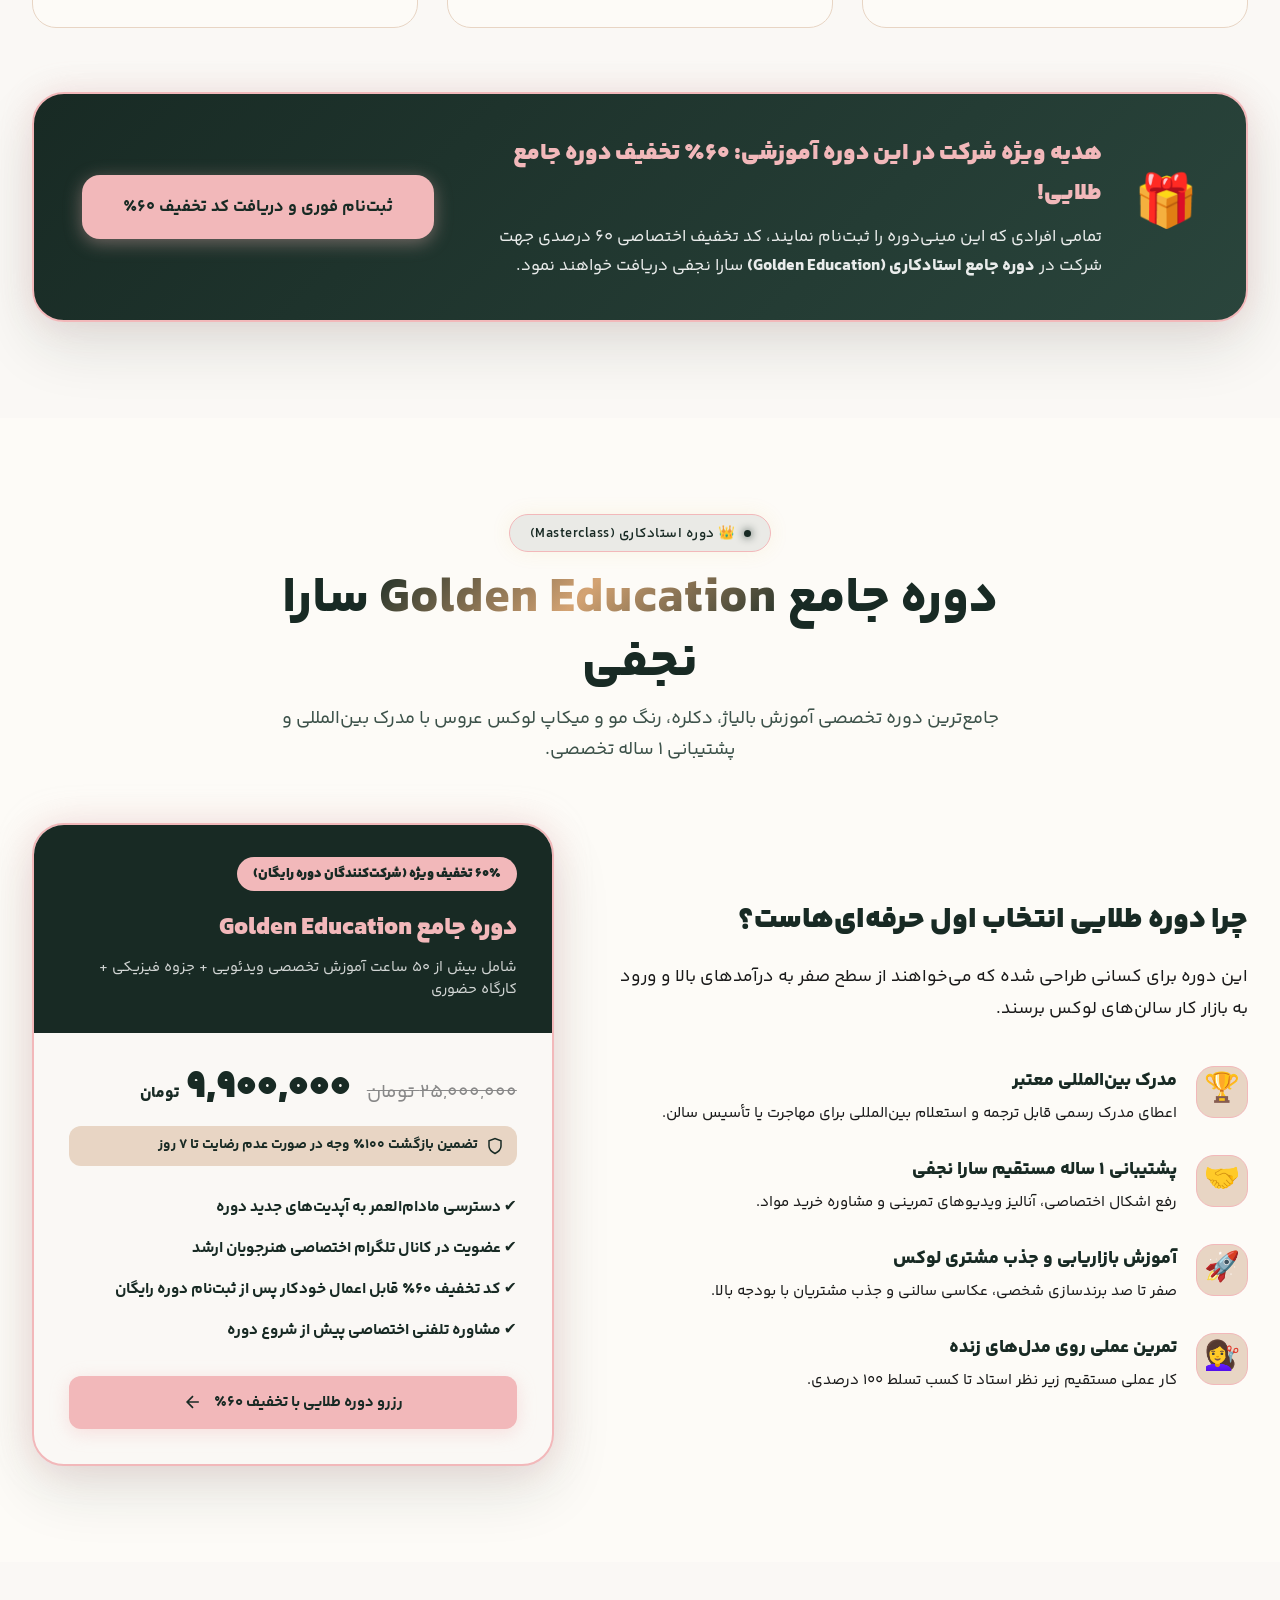
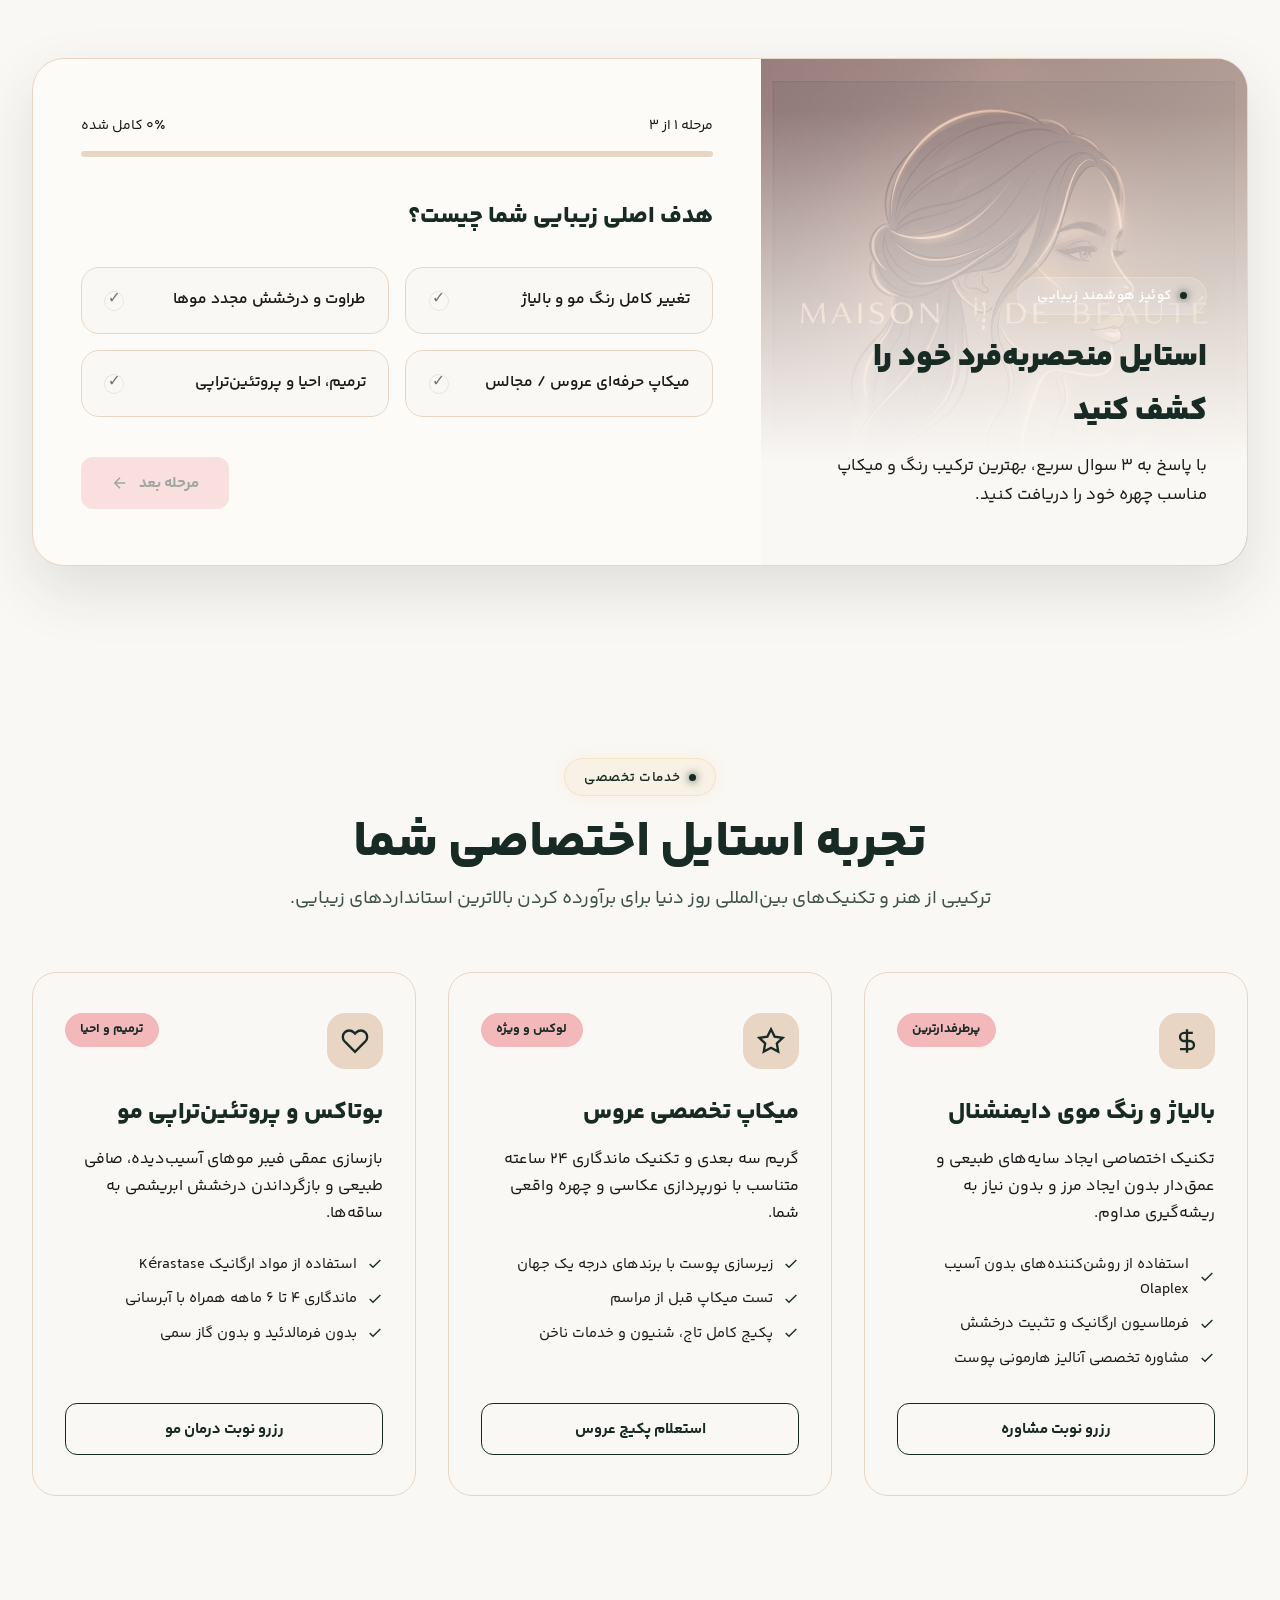
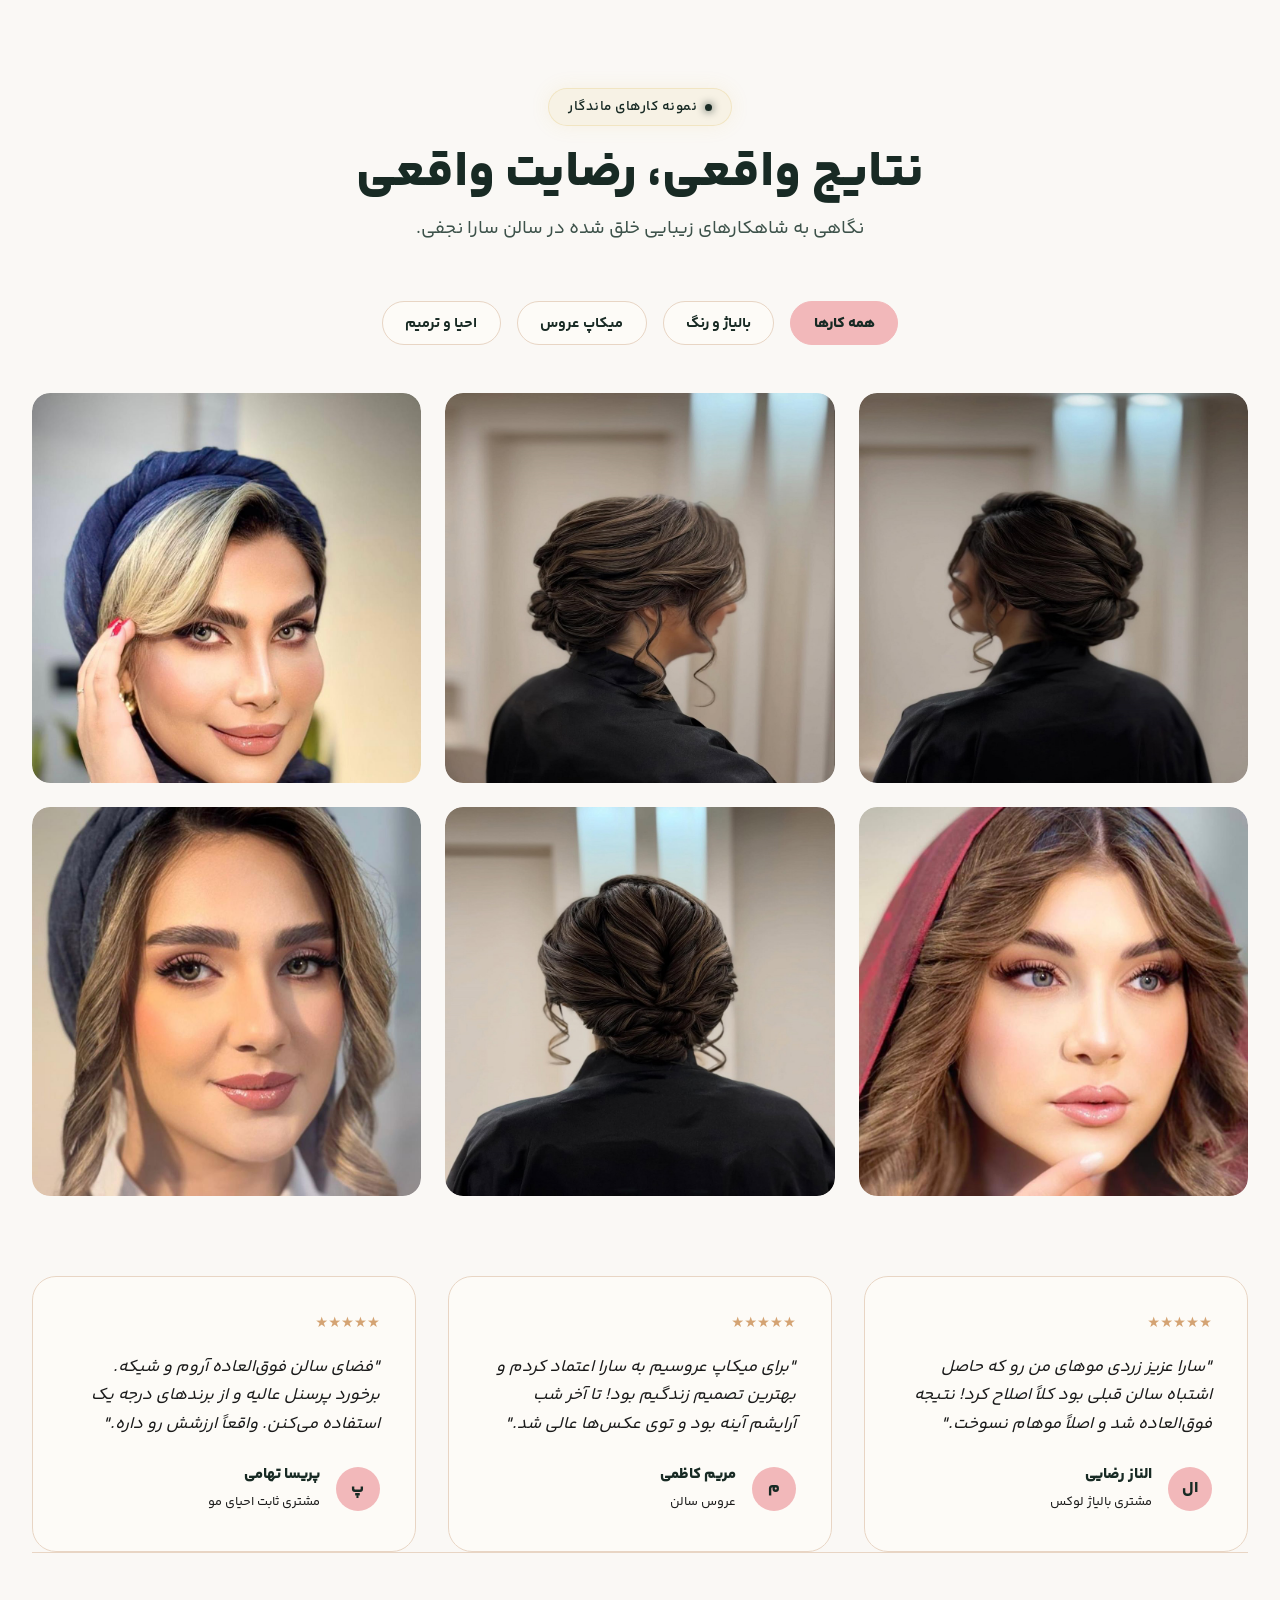
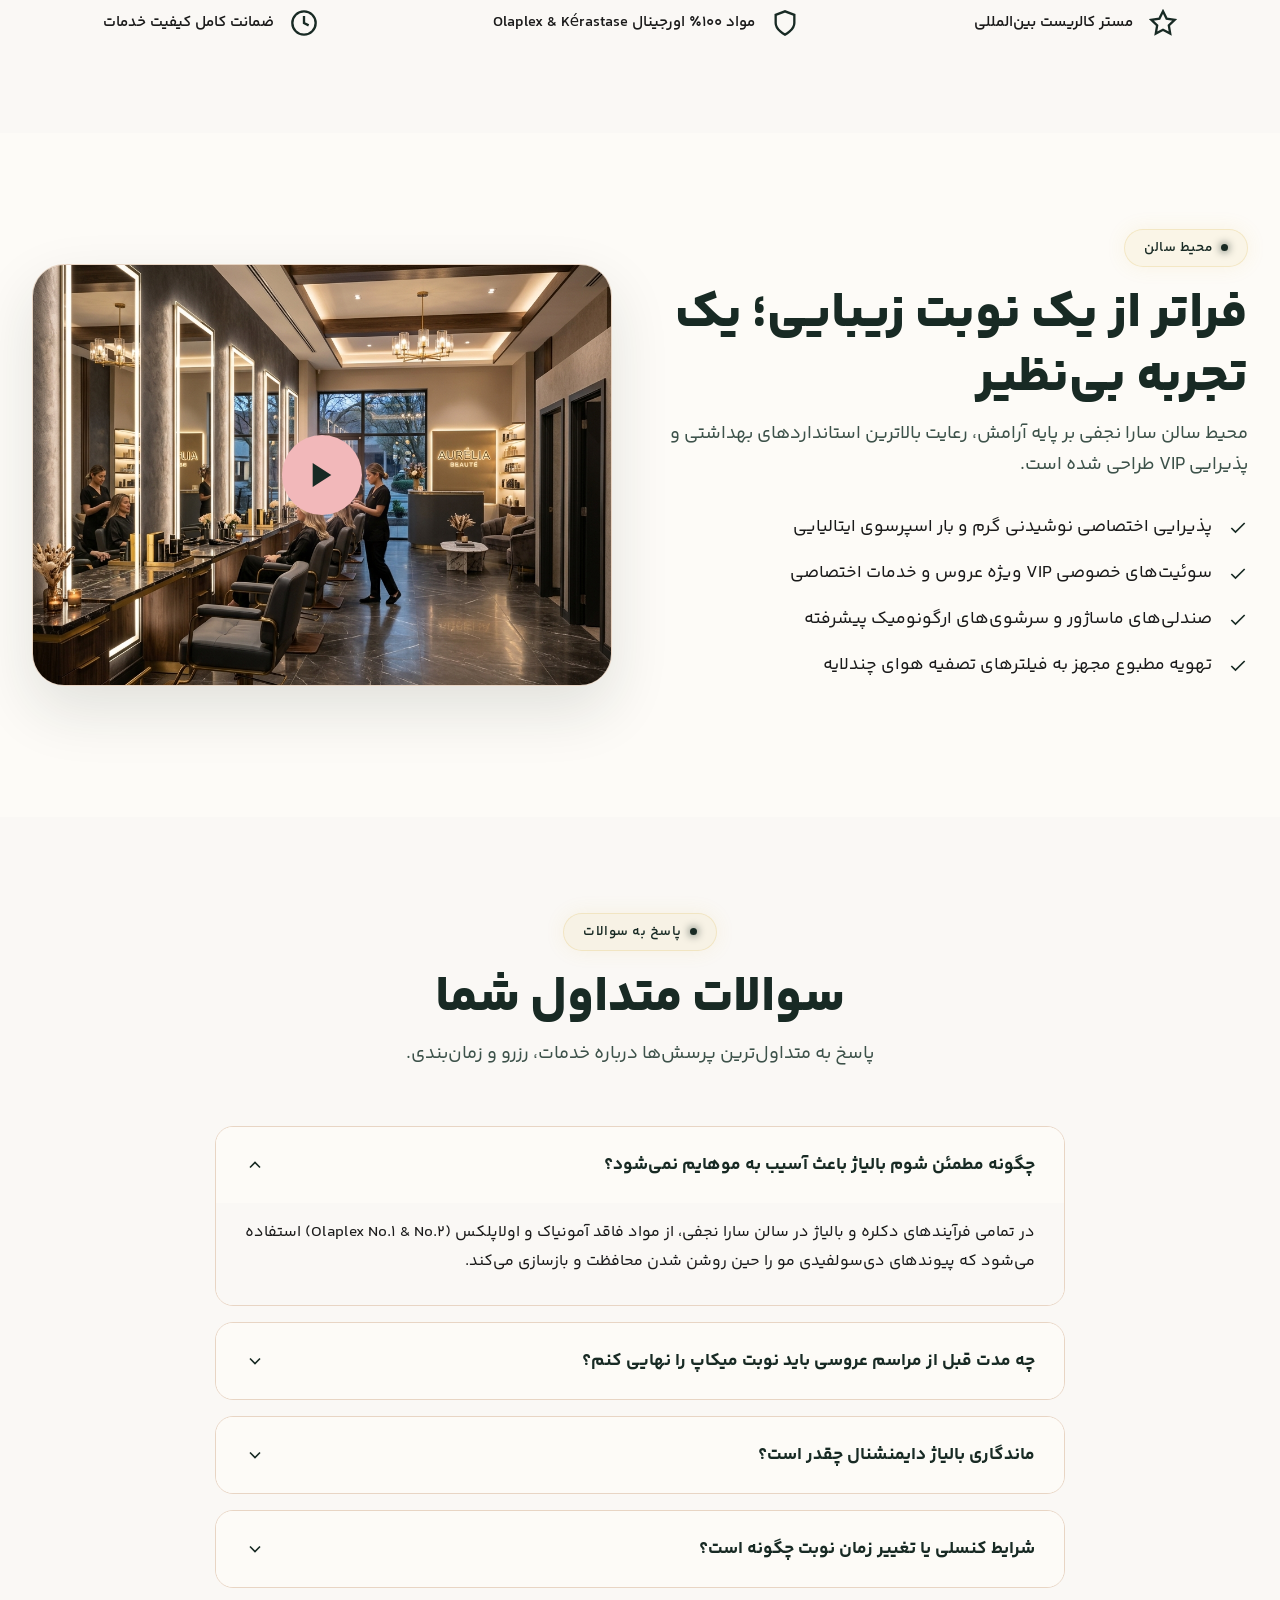
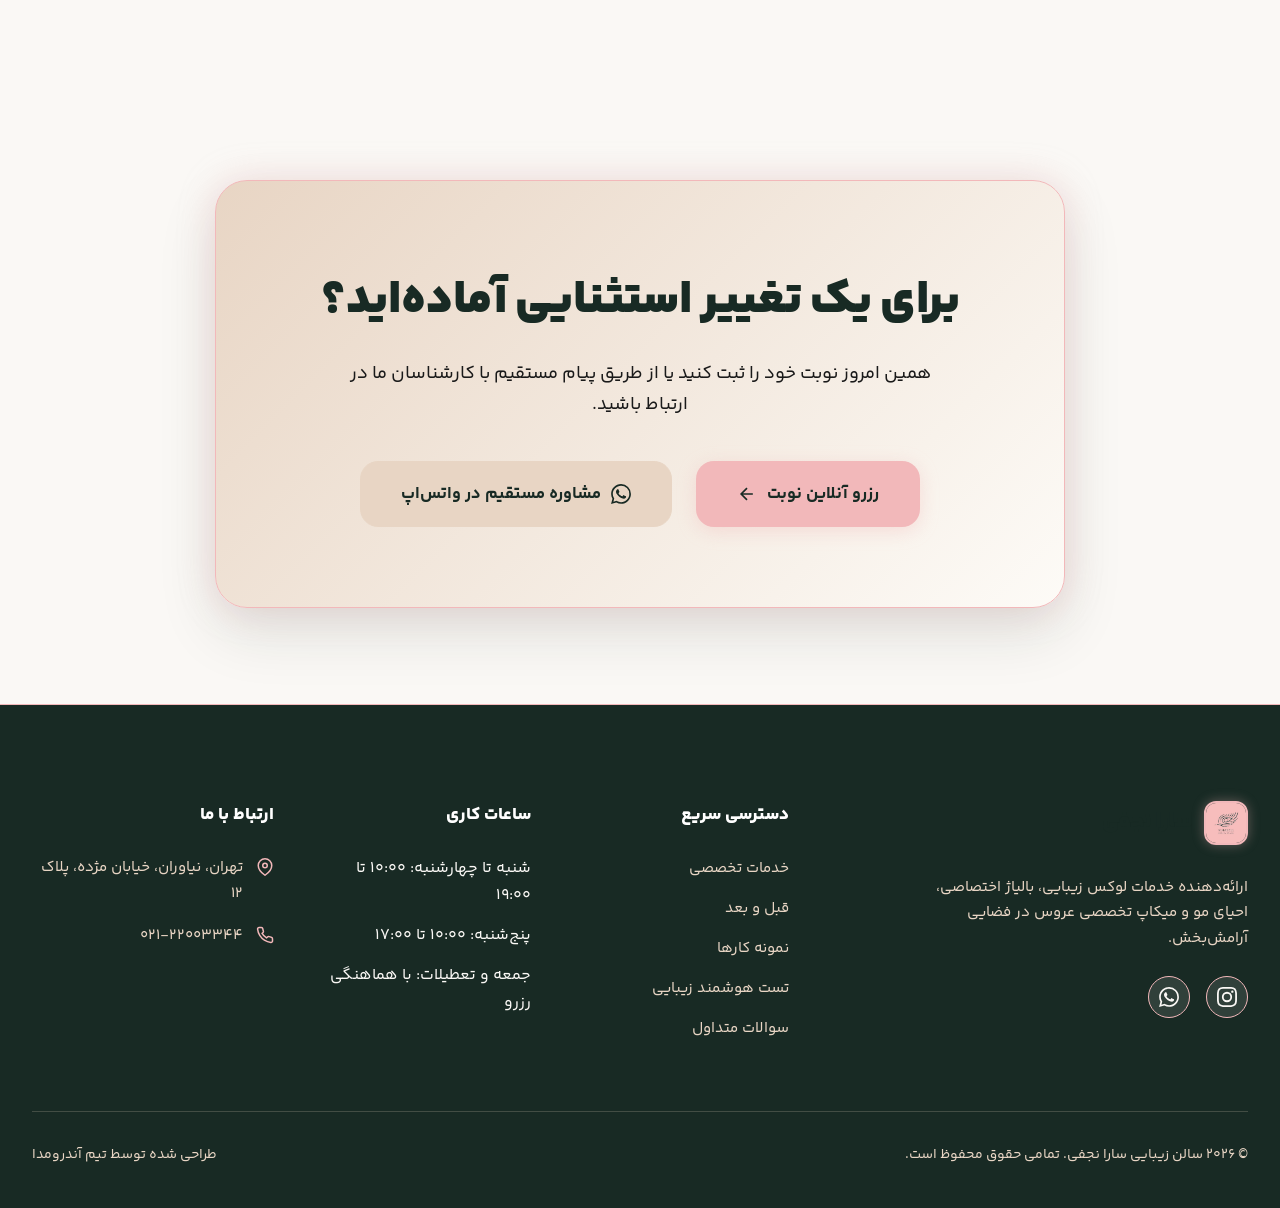
==== commit fe41960b: "up" ====
--- a/index.html
+++ b/index.html
@@ -37,8 +37,8 @@
         <div class="nav-links" id="nav-links">
           <a href="#home" class="active">صفحه اصلی</a>
           <a href="#transformation">تغییرات</a>
-          <a href="free-course.html">دوره رایگان</a>
-          <a href="free-course.html#golden-education">دوره طلایی</a>
+          <a href="#free-course-details">دوره رایگان</a>
+          <a href="#golden-education">دوره طلایی</a>
           <a href="#services">خدمات</a>
           <a href="#portfolio">نمونه کارها</a>
           <a href="#faq">سوالات متداول</a>
@@ -472,7 +472,7 @@
                 </div>
 
                 <div class="course-teaser-actions">
-                  <a href="free-course.html" class="btn btn-primary btn-large">
+                  <a href="#free-course-details" class="btn btn-primary btn-large">
                     مشاهده دوره رایگان + دریافت کد تخفیف ۶۰٪
                     <svg width="20" height="20" viewBox="0 0 24 24" fill="none" stroke="currentColor" stroke-width="2">
                       <path d="M19 12H5M12 19l-7-7 7-7" />
@@ -484,7 +484,7 @@
               <div class="course-teaser-visual">
                 <div class="course-video-card">
                   <img src="images/hair-color-recommendation.jpg" alt="پیش‌نمایش دوره رایگان ۲۰ دقیقه‌ای" class="course-thumb-img" />
-                  <a href="free-course.html" class="video-play-overlay" aria-label="مشاهده دوره رایگان">
+                  <a href="#free-course-details" class="video-play-overlay" aria-label="مشاهده دوره رایگان">
                     <div class="play-pulse"></div>
                     <div class="play-btn-circle">
                       <svg width="28" height="28" viewBox="0 0 24 24" fill="currentColor">
@@ -500,6 +500,180 @@
                     ⭐ ۴.۹ از ۵ (۲,۴۰۰+ هنرجو)
                   </div>
                 </div>
+              </div>
+            </div>
+          </div>
+        </div>
+      </section>
+
+      <!-- Dedicated Free Course View & Details Section -->
+      <section class="free-course-page" id="free-course-details">
+        <div class="container">
+          <div class="course-page-header reveal">
+            <div class="section-tag gold-tag">
+              <span class="dot"></span>
+              🎁 دوره اختصاصی استادی زیبایی
+            </div>
+            <h2 class="section-title">مینی‌دوره رایگان ۲۰ دقیقه‌ای سارا نجفی</h2>
+            <p class="section-subtitle">
+              تکنیک‌های ارزشمند بالیاژ دایمنشنال، فرمولاسیون دکلره بدون آسیب و ماندگاری میکاپ عروس را در ۲۰ دقیقه آموخته و کد تخفیف ۶۰٪ دریافت کنید.
+            </p>
+          </div>
+
+          <!-- Video Showcase Container -->
+          <div class="course-main-video-box reveal reveal-delay-1">
+            <div class="video-player-container">
+              <img src="images/hair-color-recommendation.jpg" alt="ویدیو دوره آموزشی سارا نجفی" class="main-video-poster" />
+              <div class="main-video-overlay open-course-modal-btn">
+                <div class="play-pulse-lg"></div>
+                <div class="play-btn-lg">
+                  <svg width="40" height="40" viewBox="0 0 24 24" fill="currentColor">
+                    <polygon points="5 3 19 12 5 21 5 3"></polygon>
+                  </svg>
+                </div>
+                <span class="video-start-text">برای پخش و مشاهده ویدیو دوره کلیک کنید (۲۰ دقیقه)</span>
+              </div>
+            </div>
+          </div>
+
+          <!-- Course Modules Grid -->
+          <div class="course-modules-wrapper reveal reveal-delay-2">
+            <h3 class="modules-title">سرفصل‌های آموزشی دوره ۲۰ دقیقه‌ای</h3>
+            <div class="modules-grid">
+              <div class="module-card">
+                <div class="module-number">۰۱</div>
+                <div class="module-content">
+                  <h4>ماژول اول: آنالیز چهره و آماده‌سازی (۷ دقیقه)</h4>
+                  <p>تکنیک‌های تشخیص زیرتون پوست، بستن پوره‌ها و زیرسازی ماندگار برای میکاپ عروس.</p>
+                </div>
+              </div>
+              <div class="module-card">
+                <div class="module-number">۰۲</div>
+                <div class="module-content">
+                  <h4>ماژول دوم: فرمولاسیون دکلره و بالیاژ (۸ دقیقه)</h4>
+                  <p>فرمول‌های طلایی بالیاژ دایمنشنال بدون آسیب به ساختار مو و تکنیک فیس‌فریم.</p>
+                </div>
+              </div>
+              <div class="module-card">
+                <div class="module-number">۰۳</div>
+                <div class="module-content">
+                  <h4>ماژول سوم: فینیشینگ و ثبت تصویر لوکس (۵ دقیقه)</h4>
+                  <p>تکنیک‌های عکاسی نمونه‌کار، نورپردازی سالنی و جذب مشتریان پریمیوم.</p>
+                </div>
+              </div>
+            </div>
+          </div>
+
+          <!-- High-Conversion Discount Callout Box -->
+          <div class="course-discount-banner reveal reveal-delay-3">
+            <div class="discount-badge-icon">🎁</div>
+            <div class="discount-banner-content">
+              <h3>هدیه ویژه شرکت در این دوره آموزشی: ۶۰٪ تخفیف دوره جامع طلایی!</h3>
+              <p>
+                تمامی افرادی که این مینی‌دوره را ثبت‌نام نمایند، کد تخفیف اختصاصی ۶۰ درصدی جهت شرکت در 
+                <strong>دوره جامع استادکاری (Golden Education)</strong> سارا نجفی دریافت خواهند نمود.
+              </p>
+            </div>
+            <div class="discount-banner-action">
+              <button class="btn btn-primary btn-large open-course-modal-btn">
+                ثبت‌نام فوری و دریافت کد تخفیف ۶۰٪
+              </button>
+            </div>
+          </div>
+        </div>
+      </section>
+
+      <!-- Golden Education (دوره طلایی) Premium Masterclass Section -->
+      <section class="golden-education" id="golden-education">
+        <div class="container">
+          <div class="section-header reveal">
+            <div class="section-tag gold-tag">
+              <span class="dot"></span>
+              👑 دوره استادکاری (Masterclass)
+            </div>
+            <h2 class="section-title">
+              دوره جامع <span class="gold-gradient-text">Golden Education</span> سارا نجفی
+            </h2>
+            <p class="section-subtitle">
+              جامع‌ترین دوره تخصصی آموزش بالیاژ، دکلره، رنگ مو و میکاپ لوکس عروس با مدرک بین‌المللی و پشتیبانی ۱ ساله تخصصی.
+            </p>
+          </div>
+
+          <div class="golden-grid reveal reveal-delay-1">
+            <!-- Left Info & Benefits -->
+            <div class="golden-content">
+              <h3 class="golden-heading">چرا دوره طلایی انتخاب اول حرفه‌ای‌هاست؟</h3>
+              <p class="golden-lead">
+                این دوره برای کسانی طراحی شده که می‌خواهند از سطح صفر به درآمد‌های بالا و ورود به بازار کار سالن‌های لوکس برسند.
+              </p>
+
+              <div class="golden-features">
+                <div class="golden-feature-item">
+                  <div class="feature-icon">🏆</div>
+                  <div>
+                    <h4>مدرک بین‌المللی معتبر</h4>
+                    <p>اعطای مدرک رسمی قابل ترجمه و استعلام بین‌المللی برای مهاجرت یا تأسیس سالن.</p>
+                  </div>
+                </div>
+                <div class="golden-feature-item">
+                  <div class="feature-icon">🤝</div>
+                  <div>
+                    <h4>پشتیبانی ۱ ساله مستقیم سارا نجفی</h4>
+                    <p>رفع اشکال اختصاصی، آنالیز ویدیوهای تمرینی و مشاوره خرید مواد.</p>
+                  </div>
+                </div>
+                <div class="golden-feature-item">
+                  <div class="feature-icon">🚀</div>
+                  <div>
+                    <h4>آموزش بازاریابی و جذب مشتری لوکس</h4>
+                    <p>صفر تا صد برندسازی شخصی، عکاسی سالنی و جذب مشتریان با بودجه بالا.</p>
+                  </div>
+                </div>
+                <div class="golden-feature-item">
+                  <div class="feature-icon">💇‍♀️</div>
+                  <div>
+                    <h4>تمرین عملی روی مدل‌های زنده</h4>
+                    <p>کار عملی مستقیم زیر نظر استاد تا کسب تسلط ۱۰۰ درصدی.</p>
+                  </div>
+                </div>
+              </div>
+            </div>
+
+            <!-- Right Offer & Pricing Card -->
+            <div class="golden-pricing-card">
+              <div class="pricing-card-header">
+                <span class="badge-discount">۶۰٪ تخفیف ویژه (شرکت‌کنندگان دوره رایگان)</span>
+                <h3 class="pricing-title">دوره جامع Golden Education</h3>
+                <p class="pricing-sub">شامل بیش از ۵۰ ساعت آموزش تخصصی ویدئویی + جزوه فیزیکی + کارگاه حضوری</p>
+              </div>
+
+              <div class="pricing-body">
+                <div class="price-comparison">
+                  <span class="old-price">۲۵,۰۰۰,۰۰۰ تومان</span>
+                  <div class="current-price">
+                    <span class="price-number">۹,۹۰۰,۰۰۰</span>
+                    <span class="price-currency">تومان</span>
+                  </div>
+                </div>
+
+                <div class="discount-guarantee-note">
+                  <svg width="18" height="18" viewBox="0 0 24 24" fill="none" stroke="currentColor" stroke-width="2"><path d="M12 22s8-4 8-10V5l-8-3-8 3v7c0 6 8 10 8 10z"></path></svg>
+                  تضمین بازگشت ۱۰۰٪ وجه در صورت عدم رضایت تا ۷ روز
+                </div>
+
+                <ul class="pricing-features-list">
+                  <li>✔ دسترسی مادام‌العمر به آپدیت‌های جدید دوره</li>
+                  <li>✔ عضویت در کانال تلگرام اختصاصی هنرجویان ارشد</li>
+                  <li>✔ کد تخفیف ۶۰٪ قابل اعمال خودکار پس از ثبت‌نام دوره رایگان</li>
+                  <li>✔ مشاوره تلفنی اختصاصی پیش از شروع دوره</li>
+                </ul>
+
+                <button class="btn btn-primary w-full open-golden-modal-btn" id="open-golden-modal-btn">
+                  رزرو دوره طلایی با تخفیف ۶۰٪
+                  <svg width="20" height="20" viewBox="0 0 24 24" fill="none" stroke="currentColor" stroke-width="2">
+                    <path d="M19 12H5M12 19l-7-7 7-7" />
+                  </svg>
+                </button>
               </div>
             </div>
           </div>
--- a/css/style.css
+++ b/css/style.css
@@ -119,7 +119,6 @@
       transparent 50%
     );
   background-attachment: fixed;
-}  background-attachment: fixed;
 }
 
 /* Custom Scrollbar */
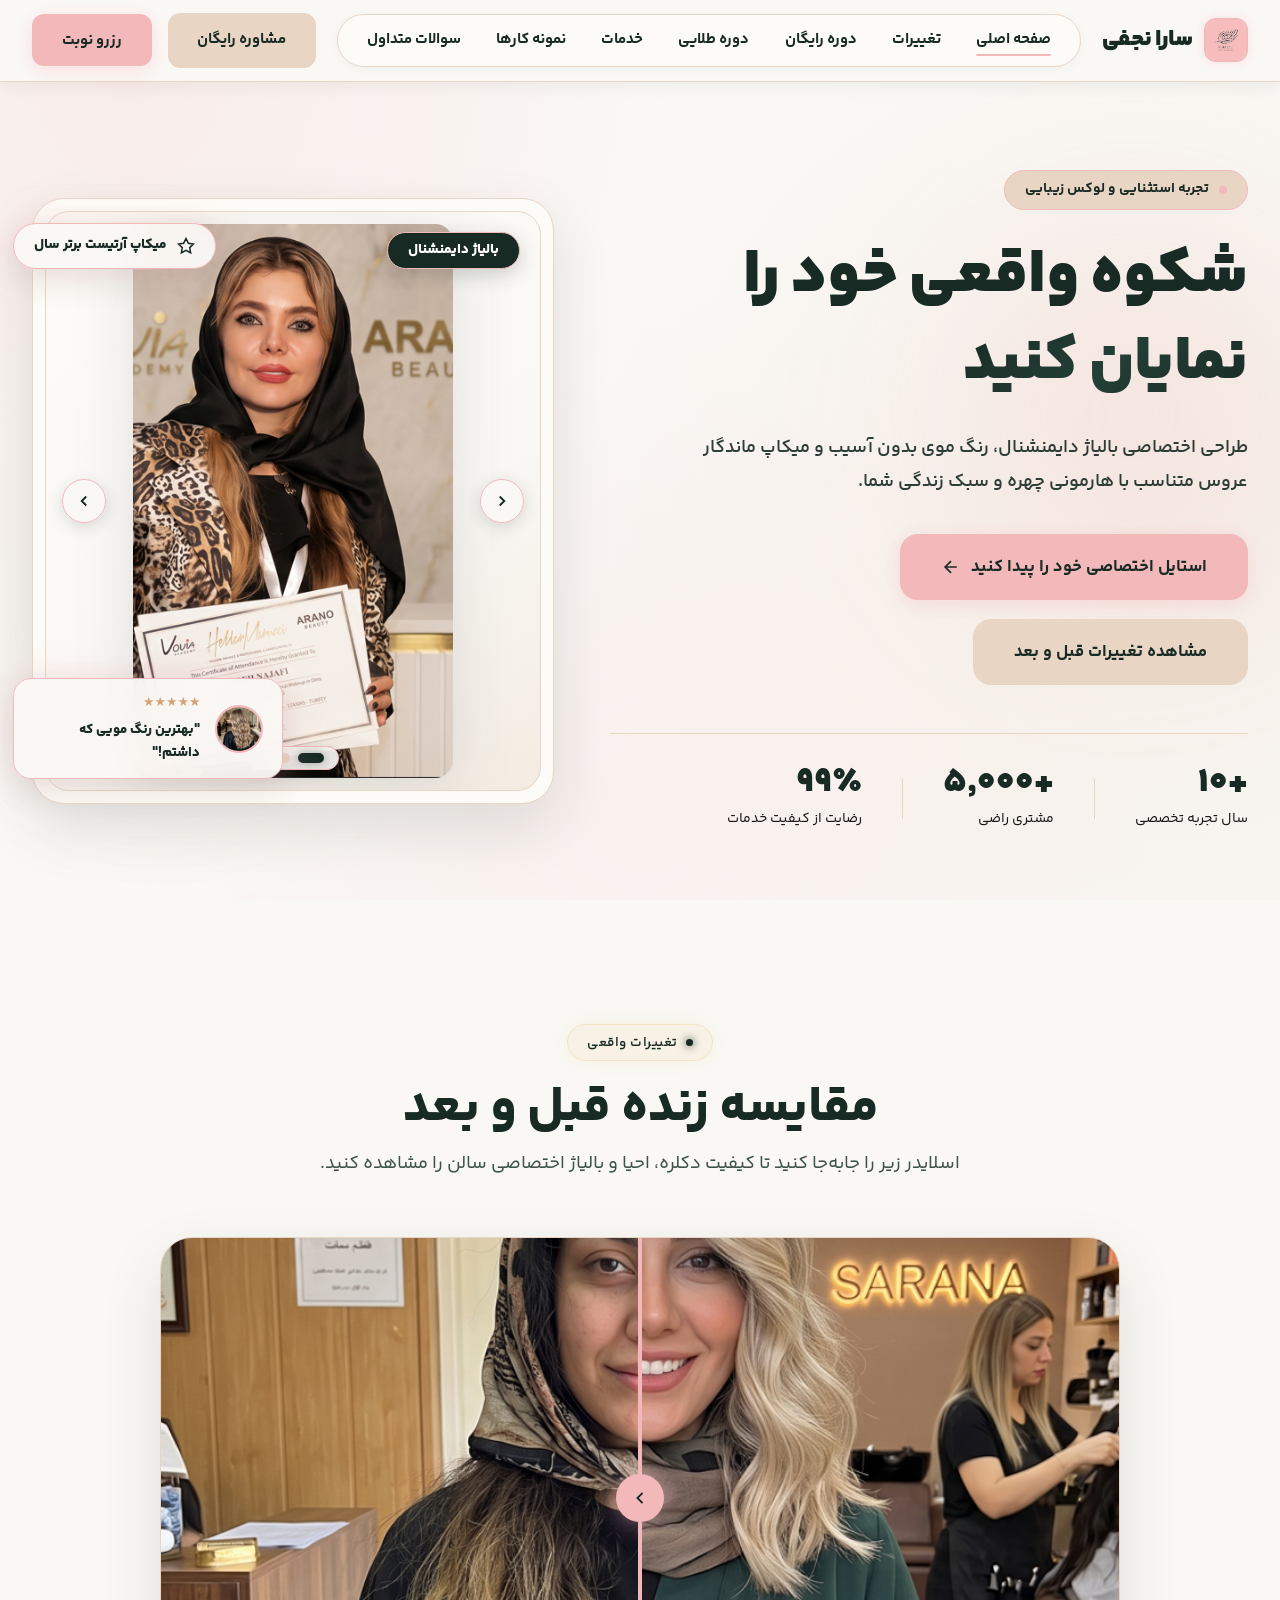
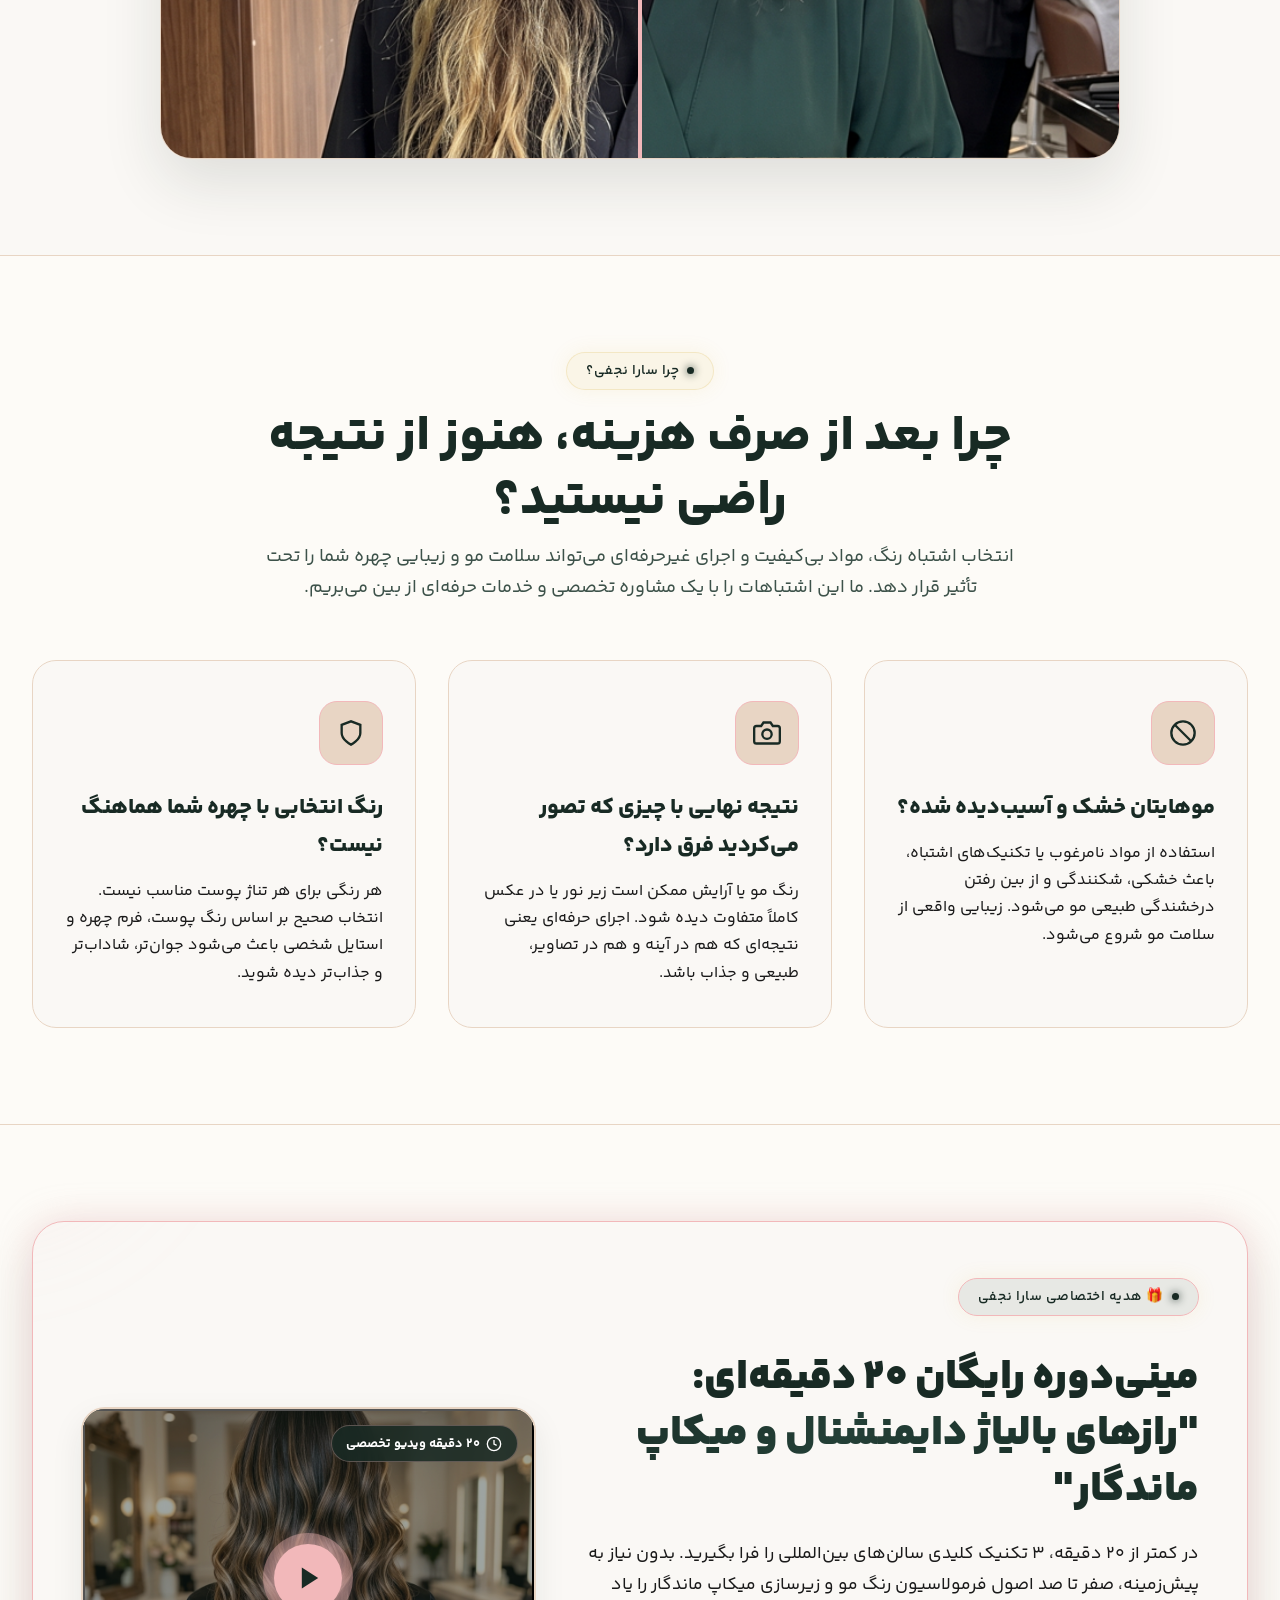
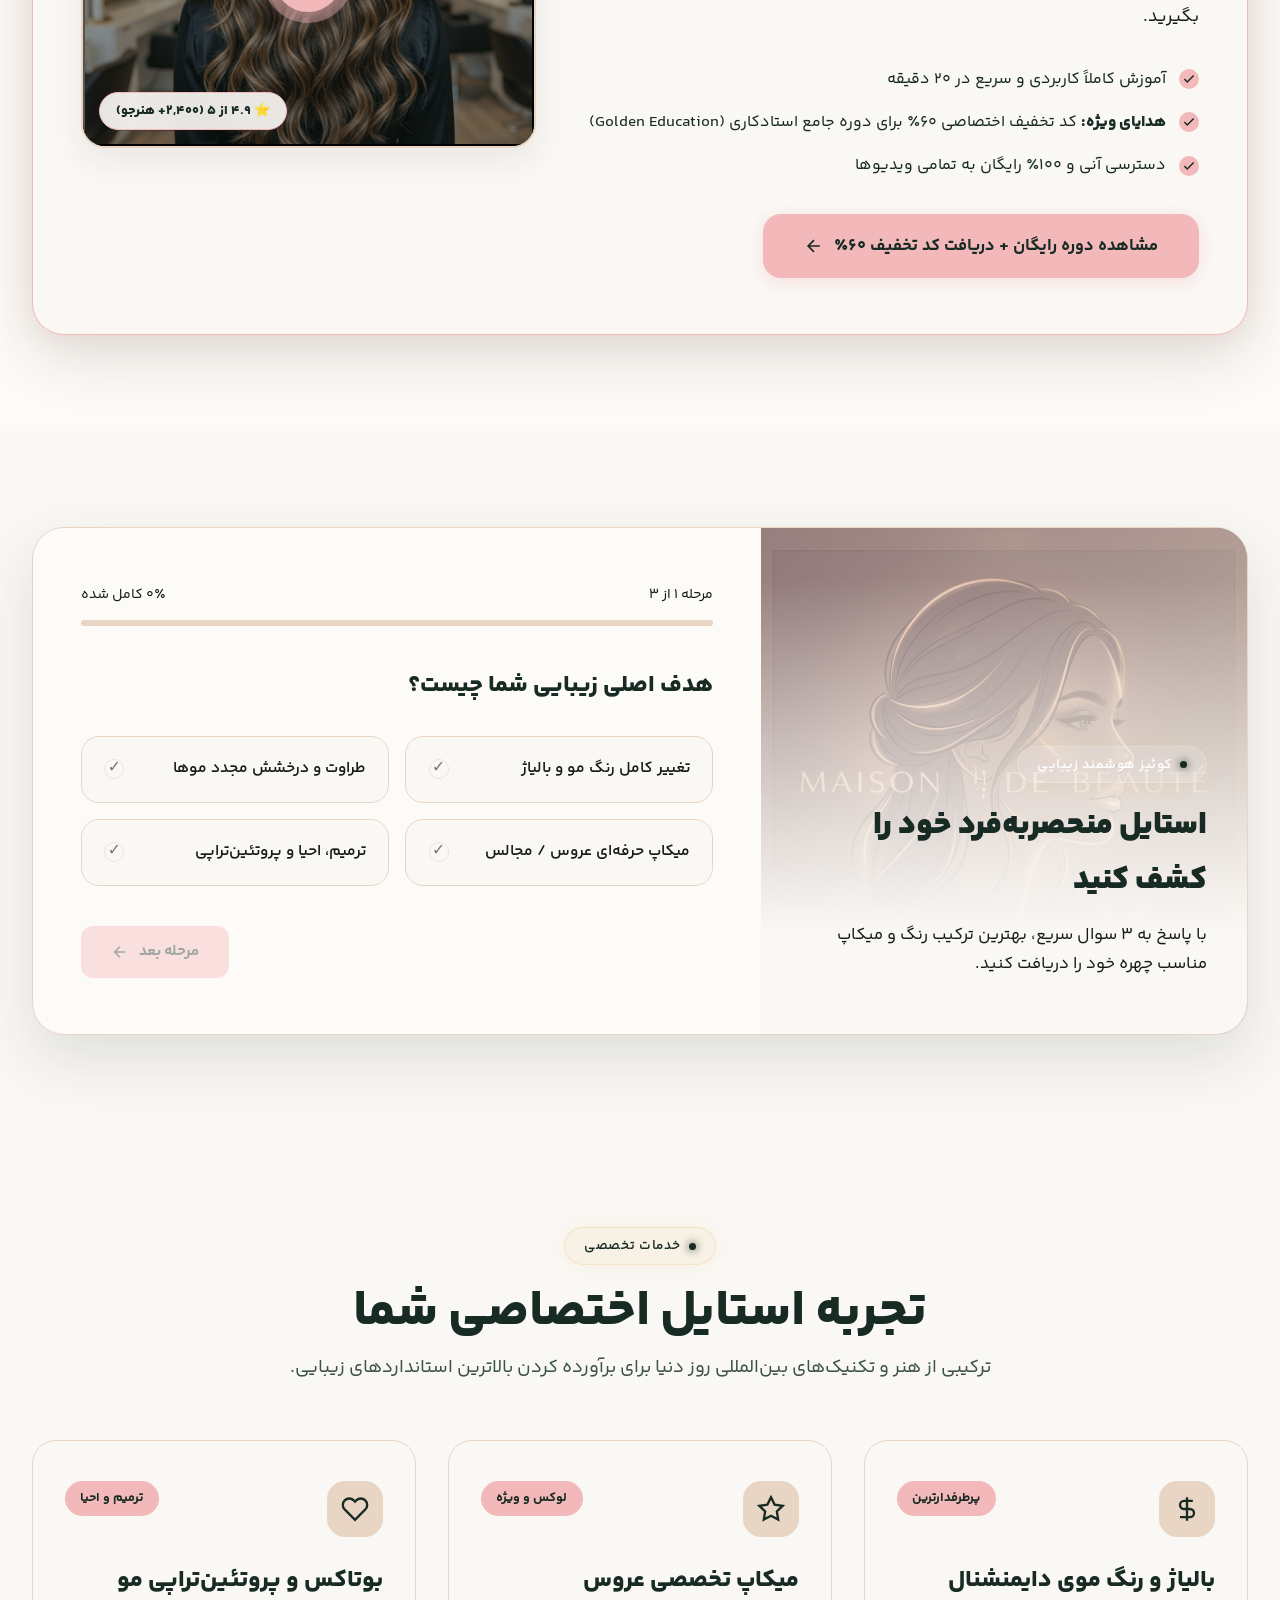
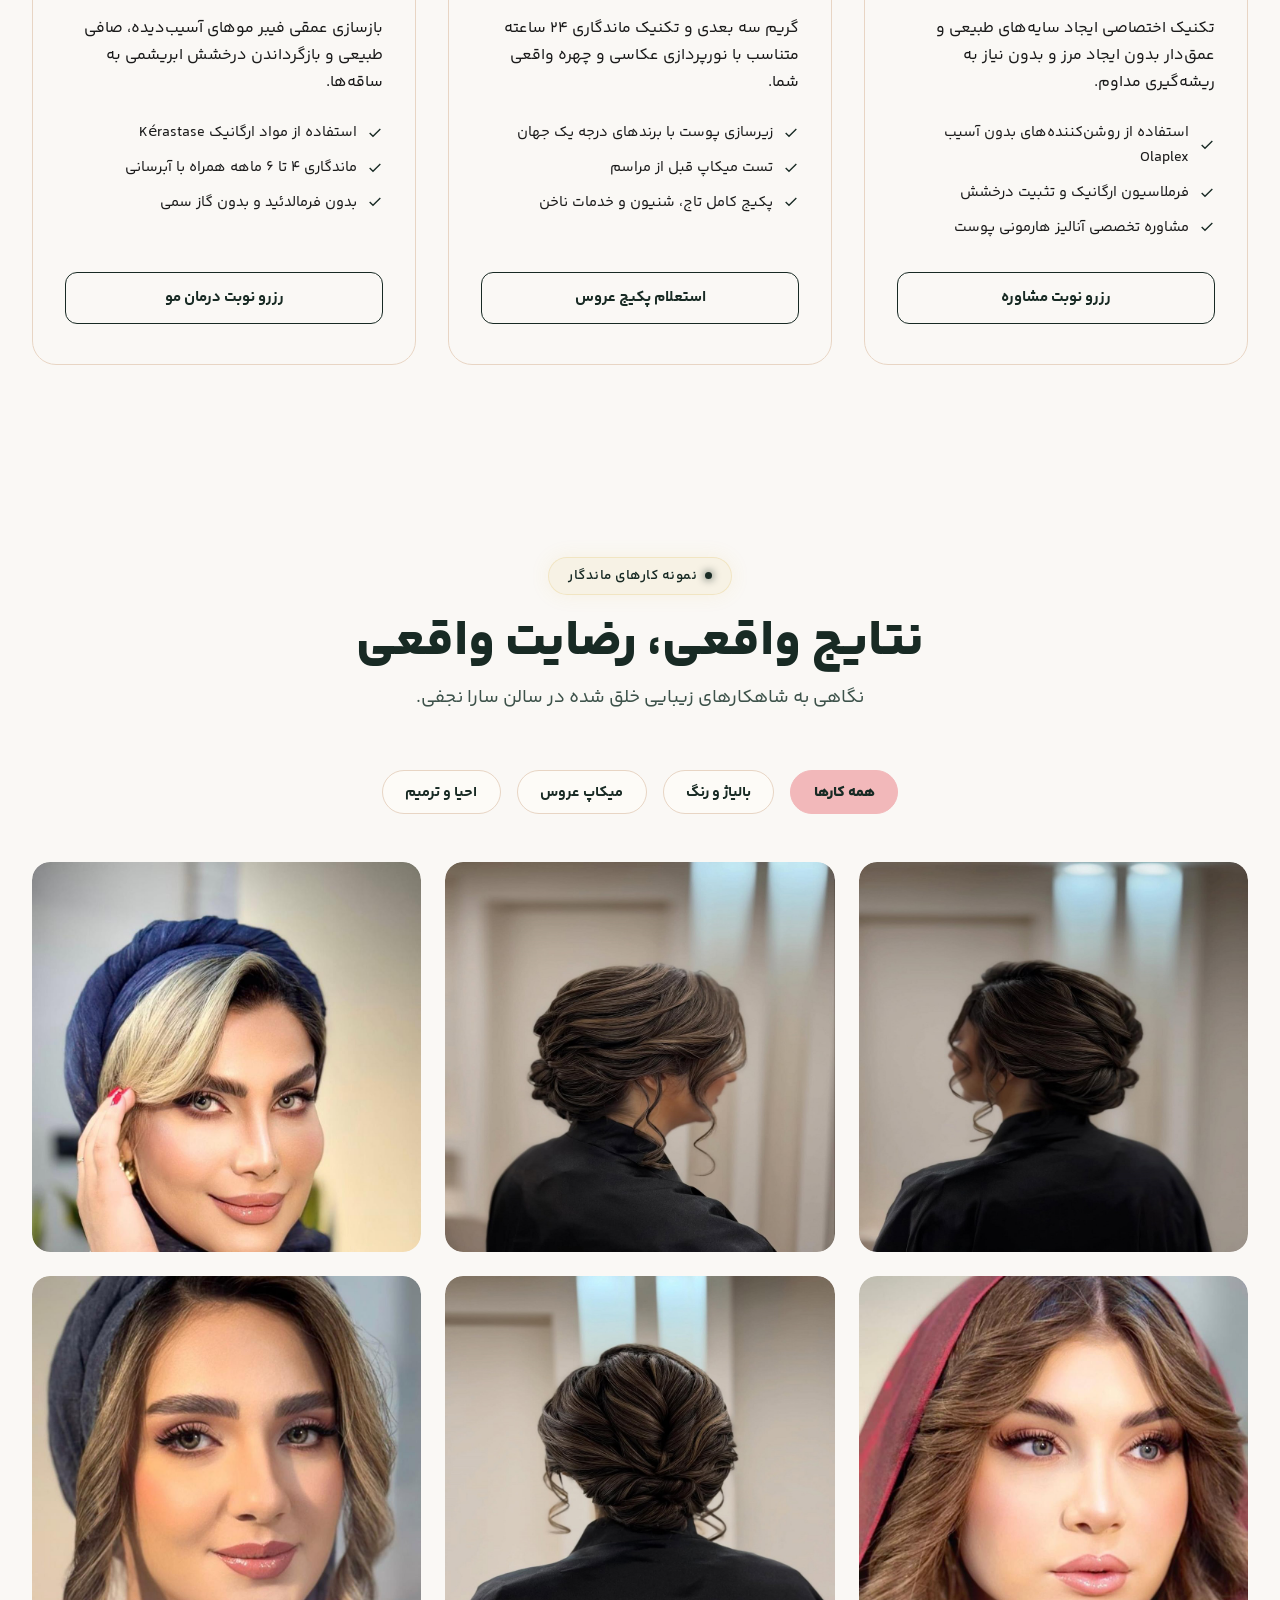
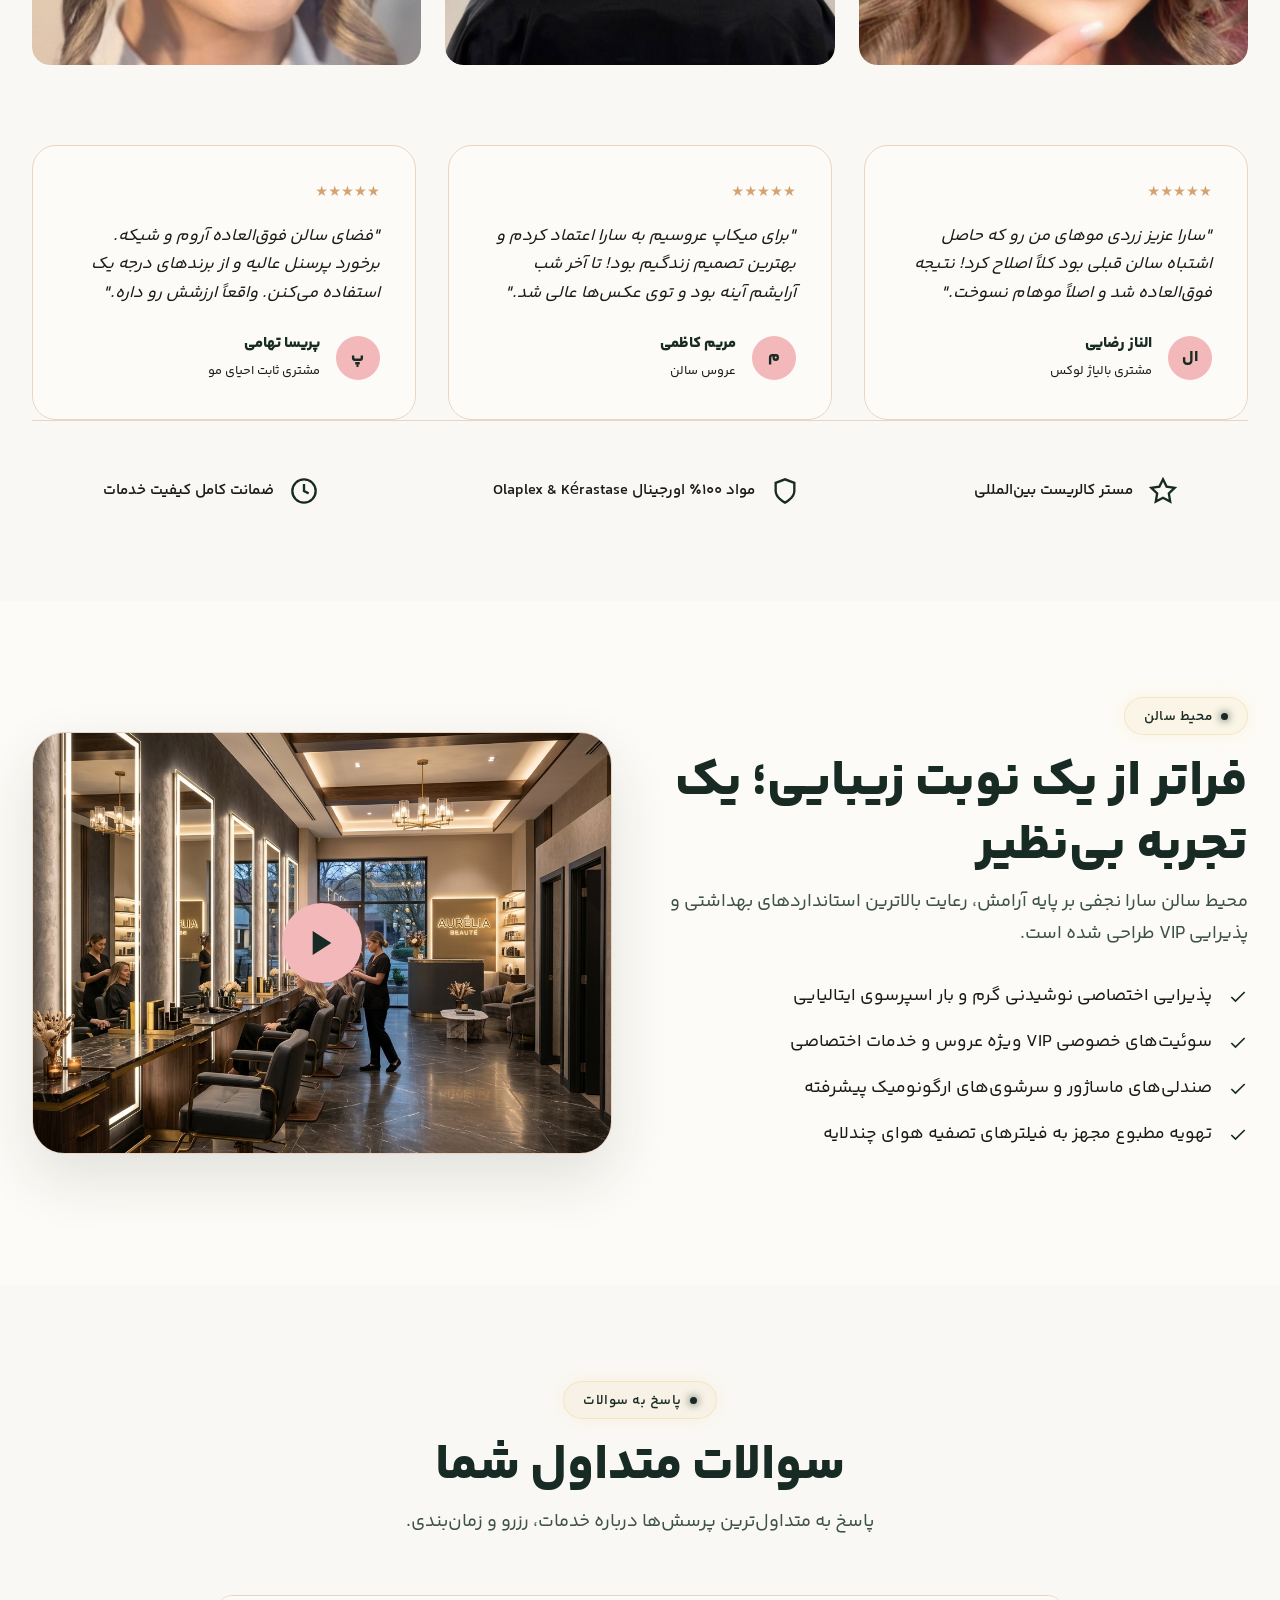
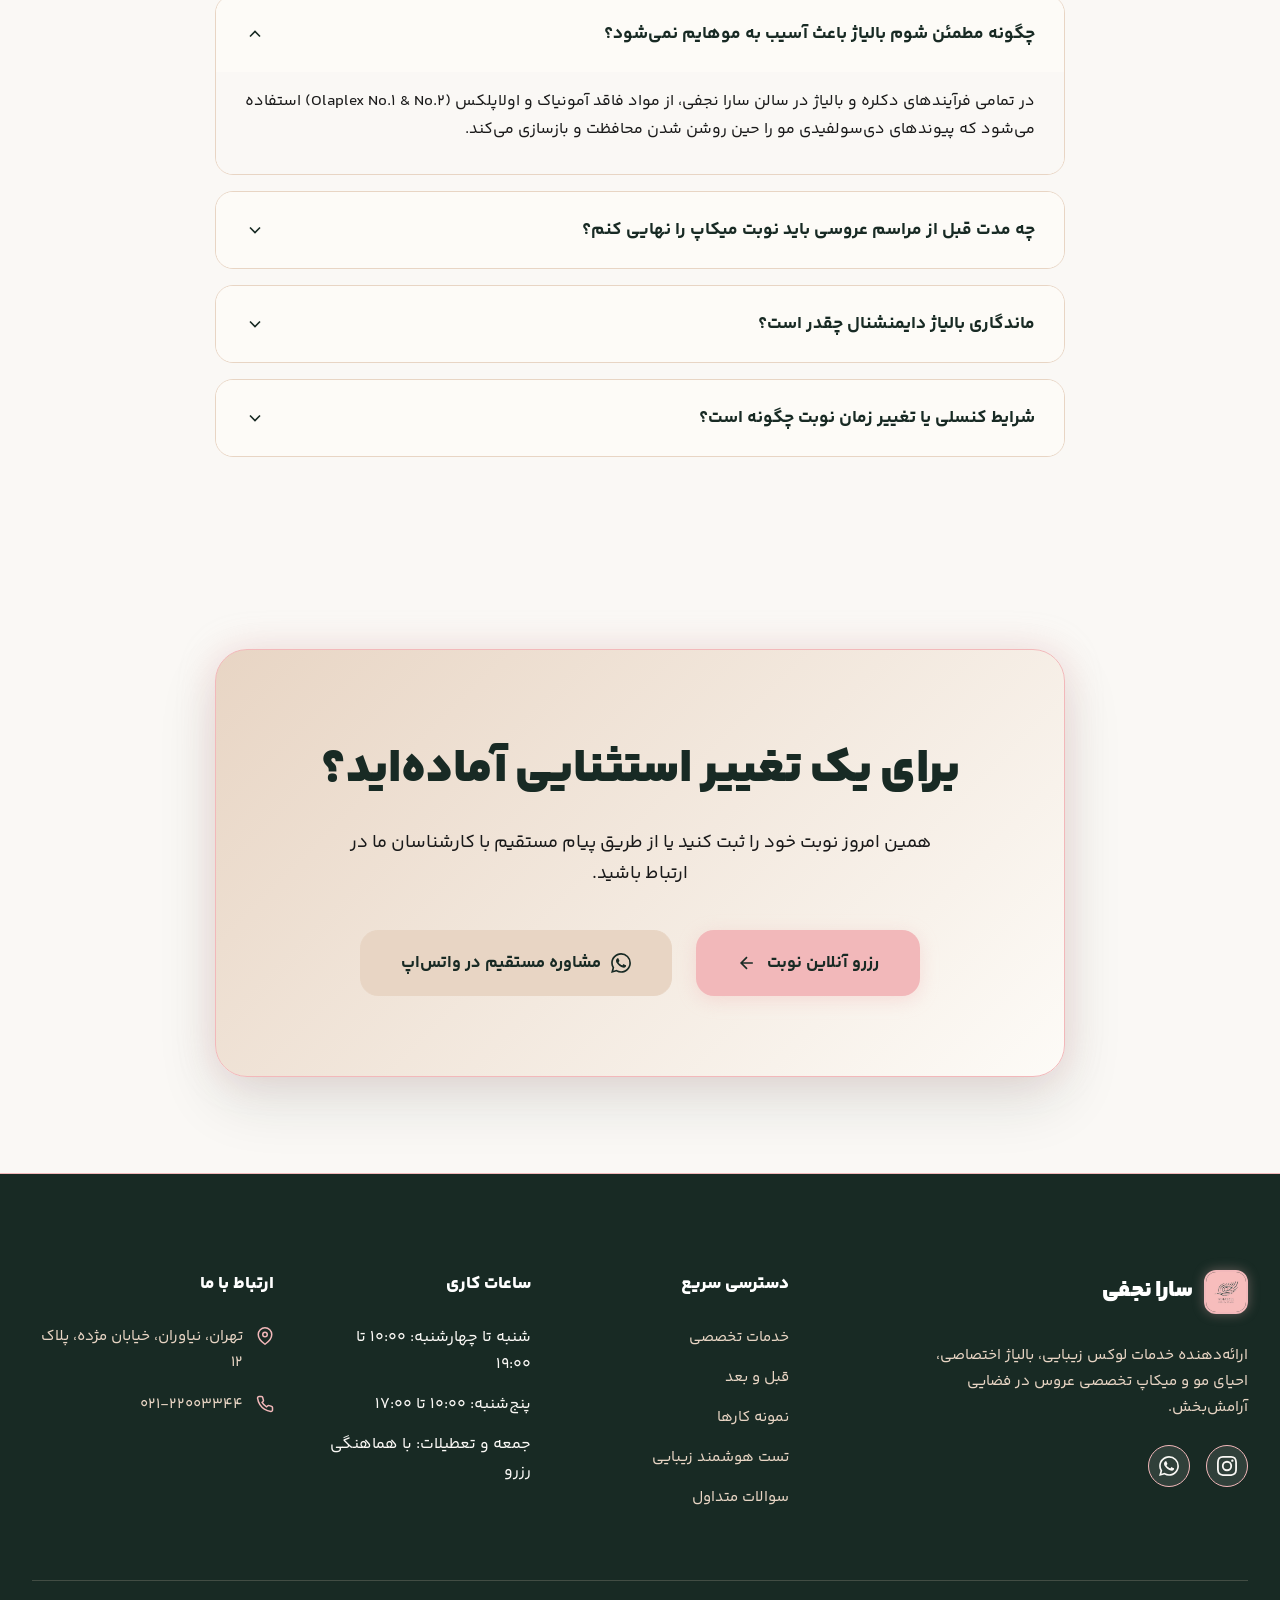
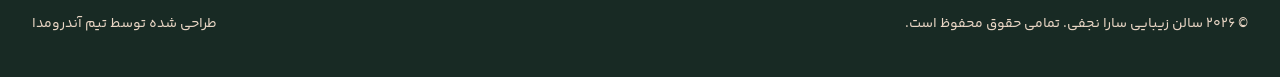
==== commit 679d73a1: "up" ====
--- a/index.html
+++ b/index.html
@@ -37,8 +37,8 @@
         <div class="nav-links" id="nav-links">
           <a href="#home" class="active">صفحه اصلی</a>
           <a href="#transformation">تغییرات</a>
-          <a href="#free-course-details">دوره رایگان</a>
-          <a href="#golden-education">دوره طلایی</a>
+          <a href="#free-course-teaser" class="open-course-hub-btn">دوره رایگان</a>
+          <a href="#free-course-teaser" class="open-course-hub-btn">دوره طلایی</a>
           <a href="#services">خدمات</a>
           <a href="#portfolio">نمونه کارها</a>
           <a href="#faq">سوالات متداول</a>
@@ -117,6 +117,7 @@
 
     <!-- Main Content Wrapper -->
     <main>
+      <div id="main-view">
       <!-- Hero Section -->
       <section class="hero" id="home">
         <div class="container hero-grid">
@@ -472,26 +473,26 @@
                 </div>
 
                 <div class="course-teaser-actions">
-                  <a href="#free-course-details" class="btn btn-primary btn-large">
+                  <button class="btn btn-primary btn-large open-course-hub-btn" id="open-course-teaser-btn">
                     مشاهده دوره رایگان + دریافت کد تخفیف ۶۰٪
                     <svg width="20" height="20" viewBox="0 0 24 24" fill="none" stroke="currentColor" stroke-width="2">
                       <path d="M19 12H5M12 19l-7-7 7-7" />
                     </svg>
-                  </a>
+                  </button>
                 </div>
               </div>
 
               <div class="course-teaser-visual">
                 <div class="course-video-card">
                   <img src="images/hair-color-recommendation.jpg" alt="پیش‌نمایش دوره رایگان ۲۰ دقیقه‌ای" class="course-thumb-img" />
-                  <a href="#free-course-details" class="video-play-overlay" aria-label="مشاهده دوره رایگان">
+                  <button class="video-play-overlay open-course-hub-btn" aria-label="مشاهده دوره رایگان">
                     <div class="play-pulse"></div>
                     <div class="play-btn-circle">
                       <svg width="28" height="28" viewBox="0 0 24 24" fill="currentColor">
                         <polygon points="5 3 19 12 5 21 5 3"></polygon>
                       </svg>
                     </div>
-                  </a>
+                  </button>
                   <div class="course-duration-badge">
                     <svg width="16" height="16" viewBox="0 0 24 24" fill="none" stroke="currentColor" stroke-width="2"><circle cx="12" cy="12" r="10"></circle><polyline points="12 6 12 12 16 14"></polyline></svg>
                     ۲۰ دقیقه ویدیو تخصصی
@@ -500,180 +501,6 @@
                     ⭐ ۴.۹ از ۵ (۲,۴۰۰+ هنرجو)
                   </div>
                 </div>
-              </div>
-            </div>
-          </div>
-        </div>
-      </section>
-
-      <!-- Dedicated Free Course View & Details Section -->
-      <section class="free-course-page" id="free-course-details">
-        <div class="container">
-          <div class="course-page-header reveal">
-            <div class="section-tag gold-tag">
-              <span class="dot"></span>
-              🎁 دوره اختصاصی استادی زیبایی
-            </div>
-            <h2 class="section-title">مینی‌دوره رایگان ۲۰ دقیقه‌ای سارا نجفی</h2>
-            <p class="section-subtitle">
-              تکنیک‌های ارزشمند بالیاژ دایمنشنال، فرمولاسیون دکلره بدون آسیب و ماندگاری میکاپ عروس را در ۲۰ دقیقه آموخته و کد تخفیف ۶۰٪ دریافت کنید.
-            </p>
-          </div>
-
-          <!-- Video Showcase Container -->
-          <div class="course-main-video-box reveal reveal-delay-1">
-            <div class="video-player-container">
-              <img src="images/hair-color-recommendation.jpg" alt="ویدیو دوره آموزشی سارا نجفی" class="main-video-poster" />
-              <div class="main-video-overlay open-course-modal-btn">
-                <div class="play-pulse-lg"></div>
-                <div class="play-btn-lg">
-                  <svg width="40" height="40" viewBox="0 0 24 24" fill="currentColor">
-                    <polygon points="5 3 19 12 5 21 5 3"></polygon>
-                  </svg>
-                </div>
-                <span class="video-start-text">برای پخش و مشاهده ویدیو دوره کلیک کنید (۲۰ دقیقه)</span>
-              </div>
-            </div>
-          </div>
-
-          <!-- Course Modules Grid -->
-          <div class="course-modules-wrapper reveal reveal-delay-2">
-            <h3 class="modules-title">سرفصل‌های آموزشی دوره ۲۰ دقیقه‌ای</h3>
-            <div class="modules-grid">
-              <div class="module-card">
-                <div class="module-number">۰۱</div>
-                <div class="module-content">
-                  <h4>ماژول اول: آنالیز چهره و آماده‌سازی (۷ دقیقه)</h4>
-                  <p>تکنیک‌های تشخیص زیرتون پوست، بستن پوره‌ها و زیرسازی ماندگار برای میکاپ عروس.</p>
-                </div>
-              </div>
-              <div class="module-card">
-                <div class="module-number">۰۲</div>
-                <div class="module-content">
-                  <h4>ماژول دوم: فرمولاسیون دکلره و بالیاژ (۸ دقیقه)</h4>
-                  <p>فرمول‌های طلایی بالیاژ دایمنشنال بدون آسیب به ساختار مو و تکنیک فیس‌فریم.</p>
-                </div>
-              </div>
-              <div class="module-card">
-                <div class="module-number">۰۳</div>
-                <div class="module-content">
-                  <h4>ماژول سوم: فینیشینگ و ثبت تصویر لوکس (۵ دقیقه)</h4>
-                  <p>تکنیک‌های عکاسی نمونه‌کار، نورپردازی سالنی و جذب مشتریان پریمیوم.</p>
-                </div>
-              </div>
-            </div>
-          </div>
-
-          <!-- High-Conversion Discount Callout Box -->
-          <div class="course-discount-banner reveal reveal-delay-3">
-            <div class="discount-badge-icon">🎁</div>
-            <div class="discount-banner-content">
-              <h3>هدیه ویژه شرکت در این دوره آموزشی: ۶۰٪ تخفیف دوره جامع طلایی!</h3>
-              <p>
-                تمامی افرادی که این مینی‌دوره را ثبت‌نام نمایند، کد تخفیف اختصاصی ۶۰ درصدی جهت شرکت در 
-                <strong>دوره جامع استادکاری (Golden Education)</strong> سارا نجفی دریافت خواهند نمود.
-              </p>
-            </div>
-            <div class="discount-banner-action">
-              <button class="btn btn-primary btn-large open-course-modal-btn">
-                ثبت‌نام فوری و دریافت کد تخفیف ۶۰٪
-              </button>
-            </div>
-          </div>
-        </div>
-      </section>
-
-      <!-- Golden Education (دوره طلایی) Premium Masterclass Section -->
-      <section class="golden-education" id="golden-education">
-        <div class="container">
-          <div class="section-header reveal">
-            <div class="section-tag gold-tag">
-              <span class="dot"></span>
-              👑 دوره استادکاری (Masterclass)
-            </div>
-            <h2 class="section-title">
-              دوره جامع <span class="gold-gradient-text">Golden Education</span> سارا نجفی
-            </h2>
-            <p class="section-subtitle">
-              جامع‌ترین دوره تخصصی آموزش بالیاژ، دکلره، رنگ مو و میکاپ لوکس عروس با مدرک بین‌المللی و پشتیبانی ۱ ساله تخصصی.
-            </p>
-          </div>
-
-          <div class="golden-grid reveal reveal-delay-1">
-            <!-- Left Info & Benefits -->
-            <div class="golden-content">
-              <h3 class="golden-heading">چرا دوره طلایی انتخاب اول حرفه‌ای‌هاست؟</h3>
-              <p class="golden-lead">
-                این دوره برای کسانی طراحی شده که می‌خواهند از سطح صفر به درآمد‌های بالا و ورود به بازار کار سالن‌های لوکس برسند.
-              </p>
-
-              <div class="golden-features">
-                <div class="golden-feature-item">
-                  <div class="feature-icon">🏆</div>
-                  <div>
-                    <h4>مدرک بین‌المللی معتبر</h4>
-                    <p>اعطای مدرک رسمی قابل ترجمه و استعلام بین‌المللی برای مهاجرت یا تأسیس سالن.</p>
-                  </div>
-                </div>
-                <div class="golden-feature-item">
-                  <div class="feature-icon">🤝</div>
-                  <div>
-                    <h4>پشتیبانی ۱ ساله مستقیم سارا نجفی</h4>
-                    <p>رفع اشکال اختصاصی، آنالیز ویدیوهای تمرینی و مشاوره خرید مواد.</p>
-                  </div>
-                </div>
-                <div class="golden-feature-item">
-                  <div class="feature-icon">🚀</div>
-                  <div>
-                    <h4>آموزش بازاریابی و جذب مشتری لوکس</h4>
-                    <p>صفر تا صد برندسازی شخصی، عکاسی سالنی و جذب مشتریان با بودجه بالا.</p>
-                  </div>
-                </div>
-                <div class="golden-feature-item">
-                  <div class="feature-icon">💇‍♀️</div>
-                  <div>
-                    <h4>تمرین عملی روی مدل‌های زنده</h4>
-                    <p>کار عملی مستقیم زیر نظر استاد تا کسب تسلط ۱۰۰ درصدی.</p>
-                  </div>
-                </div>
-              </div>
-            </div>
-
-            <!-- Right Offer & Pricing Card -->
-            <div class="golden-pricing-card">
-              <div class="pricing-card-header">
-                <span class="badge-discount">۶۰٪ تخفیف ویژه (شرکت‌کنندگان دوره رایگان)</span>
-                <h3 class="pricing-title">دوره جامع Golden Education</h3>
-                <p class="pricing-sub">شامل بیش از ۵۰ ساعت آموزش تخصصی ویدئویی + جزوه فیزیکی + کارگاه حضوری</p>
-              </div>
-
-              <div class="pricing-body">
-                <div class="price-comparison">
-                  <span class="old-price">۲۵,۰۰۰,۰۰۰ تومان</span>
-                  <div class="current-price">
-                    <span class="price-number">۹,۹۰۰,۰۰۰</span>
-                    <span class="price-currency">تومان</span>
-                  </div>
-                </div>
-
-                <div class="discount-guarantee-note">
-                  <svg width="18" height="18" viewBox="0 0 24 24" fill="none" stroke="currentColor" stroke-width="2"><path d="M12 22s8-4 8-10V5l-8-3-8 3v7c0 6 8 10 8 10z"></path></svg>
-                  تضمین بازگشت ۱۰۰٪ وجه در صورت عدم رضایت تا ۷ روز
-                </div>
-
-                <ul class="pricing-features-list">
-                  <li>✔ دسترسی مادام‌العمر به آپدیت‌های جدید دوره</li>
-                  <li>✔ عضویت در کانال تلگرام اختصاصی هنرجویان ارشد</li>
-                  <li>✔ کد تخفیف ۶۰٪ قابل اعمال خودکار پس از ثبت‌نام دوره رایگان</li>
-                  <li>✔ مشاوره تلفنی اختصاصی پیش از شروع دوره</li>
-                </ul>
-
-                <button class="btn btn-primary w-full open-golden-modal-btn" id="open-golden-modal-btn">
-                  رزرو دوره طلایی با تخفیف ۶۰٪
-                  <svg width="20" height="20" viewBox="0 0 24 24" fill="none" stroke="currentColor" stroke-width="2">
-                    <path d="M19 12H5M12 19l-7-7 7-7" />
-                  </svg>
-                </button>
               </div>
             </div>
           </div>
@@ -1692,6 +1519,186 @@
           </div>
         </div>
       </section>
+      </div> <!-- end of #main-view -->
+
+      <!-- Dedicated Separate Course Hub Section View -->
+      <div id="course-hub-view" style="display: none; padding-top: 170px;">
+          <!-- 1. Free 20-Minute Course Showcase Section -->
+          <section class="free-course-page" id="free-course-details">
+            <div class="container">
+              <div class="course-page-header reveal visible">
+                <div class="section-tag gold-tag">
+                  <span class="dot"></span>
+                  🎁 دوره اختصاصی استادی زیبایی
+                </div>
+                <h2 class="section-title">مینی‌دوره رایگان ۲۰ دقیقه‌ای سارا نجفی</h2>
+                <p class="section-subtitle">
+                  تکنیک‌های ارزشمند بالیاژ دایمنشنال، فرمولاسیون دکلره بدون آسیب و ماندگاری میکاپ عروس را در ۲۰ دقیقه آموخته و کد تخفیف ۶۰٪ دریافت کنید.
+                </p>
+              </div>
+
+              <!-- Video Showcase Container -->
+              <div class="course-main-video-box reveal visible reveal-delay-1">
+                <div class="video-player-container">
+                  <img src="images/hair-color-recommendation.jpg" alt="ویدیو دوره آموزشی سارا نجفی" class="main-video-poster" />
+                  <div class="main-video-overlay open-course-modal-btn">
+                    <div class="play-pulse-lg"></div>
+                    <div class="play-btn-lg">
+                      <svg width="40" height="40" viewBox="0 0 24 24" fill="currentColor">
+                        <polygon points="5 3 19 12 5 21 5 3"></polygon>
+                      </svg>
+                    </div>
+                    <span class="video-start-text">برای پخش و مشاهده ویدیو دوره کلیک کنید (۲۰ دقیقه)</span>
+                  </div>
+                </div>
+              </div>
+
+              <!-- Course Modules Grid -->
+              <div class="course-modules-wrapper reveal visible reveal-delay-2">
+                <h3 class="modules-title">سرفصل‌های آموزشی دوره ۲۰ دقیقه‌ای</h3>
+                <div class="modules-grid">
+                  <div class="module-card">
+                    <div class="module-number">۰۱</div>
+                    <div class="module-content">
+                      <h4>ماژول اول: آنالیز چهره و آماده‌سازی (۷ دقیقه)</h4>
+                      <p>تکنیک‌های تشخیص زیرتون پوست، بستن پوره‌ها و زیرسازی ماندگار برای میکاپ عروس.</p>
+                    </div>
+                  </div>
+                  <div class="module-card">
+                    <div class="module-number">۰۲</div>
+                    <div class="module-content">
+                      <h4>ماژول دوم: فرمولاسیون دکلره و بالیاژ (۸ دقیقه)</h4>
+                      <p>فرمول‌های طلایی بالیاژ دایمنشنال بدون آسیب به ساختار مو و تکنیک فیس‌فریم.</p>
+                    </div>
+                  </div>
+                  <div class="module-card">
+                    <div class="module-number">۰۳</div>
+                    <div class="module-content">
+                      <h4>ماژول سوم: فینیشینگ و ثبت تصویر لوکس (۵ دقیقه)</h4>
+                      <p>تکنیک‌های عکاسی نمونه‌کار، نورپردازی سالنی و جذب مشتریان پریمیوم.</p>
+                    </div>
+                  </div>
+                </div>
+              </div>
+
+              <!-- High-Conversion Discount Callout Box -->
+              <div class="course-discount-banner reveal visible reveal-delay-3">
+                <div class="discount-badge-icon">🎁</div>
+                <div class="discount-banner-content">
+                  <h3>هدیه ویژه شرکت در این دوره آموزشی: ۶۰٪ تخفیف دوره جامع طلایی!</h3>
+                  <p>
+                    تمامی افرادی که این مینی‌دوره را ثبت‌نام نمایند، کد تخفیف اختصاصی ۶۰ درصدی جهت شرکت در 
+                    <strong>دوره جامع استادکاری (Golden Education)</strong> سارا نجفی دریافت خواهند نمود.
+                  </p>
+                </div>
+                <div class="discount-banner-action">
+                  <button class="btn btn-primary btn-large open-course-modal-btn">
+                    ثبت‌نام فوری و دریافت کد تخفیف ۶۰٪
+                  </button>
+                </div>
+              </div>
+            </div>
+          </section>
+
+          <!-- 2. Golden Education (دوره طلایی) Premium Paid Course Section -->
+          <section class="golden-education" id="golden-education">
+            <div class="container">
+              <div class="section-header reveal visible">
+                <div class="section-tag gold-tag">
+                  <span class="dot"></span>
+                  👑 دوره استادکاری (Masterclass)
+                </div>
+                <h2 class="section-title">
+                  دوره جامع <span class="gold-gradient-text">Golden Education</span> سارا نجفی
+                </h2>
+                <p class="section-subtitle">
+                  جامع‌ترین دوره تخصصی آموزش بالیاژ، دکلره، رنگ مو و میکاپ لوکس عروس با مدرک بین‌المللی و پشتیبانی ۱ ساله تخصصی.
+                </p>
+              </div>
+
+              <div class="golden-grid reveal visible reveal-delay-1">
+                <!-- Left Info & Benefits -->
+                <div class="golden-content">
+                  <h3 class="golden-heading">چرا دوره طلایی انتخاب اول حرفه‌ای‌هاست؟</h3>
+                  <p class="golden-lead">
+                    این دوره برای کسانی طراحی شده که می‌خواهند از سطح صفر به درآمد‌های بالا و ورود به بازار کار سالن‌های لوکس برسند.
+                  </p>
+
+                  <div class="golden-features">
+                    <div class="golden-feature-item">
+                      <div class="feature-icon">🏆</div>
+                      <div>
+                        <h4>مدرک بین‌المللی معتبر</h4>
+                        <p>اعطای مدرک رسمی قابل ترجمه و استعلام بین‌المللی برای مهاجرت یا تأسیس سالن.</p>
+                      </div>
+                    </div>
+                    <div class="golden-feature-item">
+                      <div class="feature-icon">🤝</div>
+                      <div>
+                        <h4>پشتیبانی ۱ ساله مستقیم سارا نجفی</h4>
+                        <p>رفع اشکال اختصاصی، آنالیز ویدیوهای تمرینی و مشاوره خرید مواد.</p>
+                      </div>
+                    </div>
+                    <div class="golden-feature-item">
+                      <div class="feature-icon">🚀</div>
+                      <div>
+                        <h4>آموزش بازاریابی و جذب مشتری لوکس</h4>
+                        <p>صفر تا صد برندسازی شخصی، عکاسی سالنی و جذب مشتریان با بودجه بالا.</p>
+                      </div>
+                    </div>
+                    <div class="golden-feature-item">
+                      <div class="feature-icon">💇‍♀️</div>
+                      <div>
+                        <h4>تمرین عملی روی مدل‌های زنده</h4>
+                        <p>کار عملی مستقیم زیر نظر استاد تا کسب تسلط ۱۰۰ درصدی.</p>
+                      </div>
+                    </div>
+                  </div>
+                </div>
+
+                <!-- Right Offer & Pricing Card for Paid Course -->
+                <div class="golden-pricing-card">
+                  <div class="pricing-card-header">
+                    <span class="badge-discount">۶۰٪ تخفیف ویژه (شرکت‌کنندگان دوره رایگان)</span>
+                    <h3 class="pricing-title">دوره جامع Golden Education</h3>
+                    <p class="pricing-sub">شامل بیش از ۵۰ ساعت آموزش تخصصی ویدئویی + جزوه فیزیکی + کارگاه حضوری</p>
+                  </div>
+
+                  <div class="pricing-body">
+                    <div class="price-comparison">
+                      <span class="old-price">۲۵,۰۰۰,۰۰۰ تومان</span>
+                      <div class="current-price">
+                        <span class="price-number">۹,۹۰۰,۰۰۰</span>
+                        <span class="price-currency">تومان</span>
+                      </div>
+                    </div>
+
+                    <div class="discount-guarantee-note">
+                      <svg width="18" height="18" viewBox="0 0 24 24" fill="none" stroke="currentColor" stroke-width="2"><path d="M12 22s8-4 8-10V5l-8-3-8 3v7c0 6 8 10 8 10z"></path></svg>
+                      تضمین بازگشت ۱۰۰٪ وجه در صورت عدم رضایت تا ۷ روز
+                    </div>
+
+                    <ul class="pricing-features-list">
+                      <li>✔ دسترسی مادام‌العمر به آپدیت‌های جدید دوره</li>
+                      <li>✔ عضویت در کانال تلگرام اختصاصی هنرجویان ارشد</li>
+                      <li>✔ کد تخفیف ۶۰٪ قابل اعمال خودکار پس از ثبت‌نام دوره رایگان</li>
+                      <li>✔ مشاوره تلفنی اختصاصی پیش از شروع دوره</li>
+                    </ul>
+
+                    <button class="btn btn-primary w-full open-golden-modal-btn" id="open-golden-modal-btn">
+                      رزرو دوره طلایی با تخفیف ۶۰٪
+                      <svg width="20" height="20" viewBox="0 0 24 24" fill="none" stroke="currentColor" stroke-width="2">
+                        <path d="M19 12H5M12 19l-7-7 7-7" />
+                      </svg>
+                    </button>
+                  </div>
+                </div>
+              </div>
+            </div>
+          </section>
+      </div>
+
+
     </main>
 
     <!-- Footer -->
--- a/css/style.css
+++ b/css/style.css
@@ -437,18 +437,18 @@
   left: 0;
   width: 100%;
   z-index: 1000;
-  padding: 1.15rem 0;
+  padding: 0.8rem 0;
   transition: var(--transition-normal);
-  background: linear-gradient(
-    to bottom,
-    rgba(250, 248, 245, 0.95) 0%,
-    rgba(250, 248, 245, 0) 100%
-  );
+  background: rgba(250, 248, 245, 0.96);
+  backdrop-filter: blur(20px);
+  -webkit-backdrop-filter: blur(20px);
+  border-bottom: 1px solid var(--color-brand-taupe);
+  box-shadow: var(--shadow-sm);
 }
 
 .navbar.scrolled {
-  padding: 0.7rem 0;
-  background: rgba(250, 248, 245, 0.95);
+  padding: 0.8rem 0;
+  background: rgba(250, 248, 245, 0.96);
   backdrop-filter: blur(20px);
   -webkit-backdrop-filter: blur(20px);
   border-bottom: 1px solid var(--color-brand-taupe);
@@ -1959,6 +1959,10 @@
   border-top: 1px solid var(--color-brand-pink);
   padding: var(--space-xl) 0 2.5rem;
   color: var(--color-bg-main);
+}
+
+.footer .logo-text {
+  color: #FFFFFF !important;
 }
 
 .footer-grid {
@@ -2710,35 +2714,24 @@
   position: relative;
 }
 
-.back-to-site-btn {
-  display: inline-flex;
-  align-items: center;
-  gap: 0.5rem;
-  padding: 0.5rem 1.2rem;
-  border-radius: var(--radius-full);
-  background: var(--color-brand-taupe);
-  border: 1px solid var(--color-brand-pink);
-  color: var(--color-text-primary);
-  font-weight: 600;
-  font-size: 0.88rem;
-  cursor: pointer;
-  margin-bottom: 1.5rem;
-  transition: var(--transition-fast);
-}
-
-.back-to-site-btn:hover {
-  background: var(--color-brand-pink);
-}
+
 
 .course-main-video-box {
   max-width: 920px;
-  margin: 0 auto 4rem;
+  margin: 0 auto 5rem;
   border-radius: var(--radius-xl);
   overflow: hidden;
-  border: 1px solid var(--color-brand-pink);
-  box-shadow: var(--shadow-lg);
+  border: 4px solid rgba(255, 255, 255, 0.8);
+  box-shadow: 0 20px 50px rgba(24, 42, 36, 0.15);
   position: relative;
   background: var(--color-text-primary);
+  transition: all 0.5s cubic-bezier(0.16, 1, 0.3, 1);
+}
+
+.course-main-video-box:hover {
+  transform: translateY(-8px);
+  box-shadow: 0 30px 60px rgba(24, 42, 36, 0.25);
+  border-color: #fff;
 }
 
 .video-player-container {
@@ -2751,7 +2744,12 @@
   width: 100%;
   height: 100%;
   object-fit: cover;
-  filter: brightness(0.85);
+  filter: brightness(0.9);
+  transition: filter 0.5s ease;
+}
+
+.course-main-video-box:hover .main-video-poster {
+  filter: brightness(0.75);
 }
 
 .main-video-overlay {
@@ -2761,14 +2759,16 @@
   flex-direction: column;
   align-items: center;
   justify-content: center;
-  gap: 1.2rem;
-  background: rgba(24, 42, 36, 0.4);
+  gap: 1.5rem;
+  background: rgba(24, 42, 36, 0.2);
   cursor: pointer;
-  transition: background var(--transition-fast);
+  transition: background 0.5s ease, backdrop-filter 0.5s ease;
 }
 
 .main-video-overlay:hover {
-  background: rgba(24, 42, 36, 0.25);
+  background: rgba(24, 42, 36, 0.35);
+  backdrop-filter: blur(2px);
+  -webkit-backdrop-filter: blur(2px);
 }
 
 .play-btn-lg {
@@ -2811,52 +2811,74 @@
 
 /* Modules Grid */
 .course-modules-wrapper {
-  margin-bottom: 4rem;
+  margin-bottom: 5rem;
+  padding: 0 1rem;
 }
 
 .modules-title {
-  font-size: 1.8rem;
+  font-size: 2rem;
   font-weight: 800;
   color: var(--color-text-primary);
   text-align: center;
-  margin-bottom: 2rem;
+  margin-bottom: 3rem;
+  position: relative;
 }
 
 .modules-grid {
   display: grid;
   grid-template-columns: repeat(3, 1fr);
-  gap: 1.8rem;
+  gap: 2.5rem;
 }
 
 .module-card {
-  background: var(--color-bg-alt);
-  border: 1px solid var(--color-brand-taupe);
+  background: rgba(250, 248, 245, 0.7);
+  backdrop-filter: blur(12px);
+  -webkit-backdrop-filter: blur(12px);
+  border: 1px solid rgba(232, 213, 196, 0.5);
   border-radius: var(--radius-lg);
-  padding: 2rem 1.8rem;
-  position: relative;
-  transition: var(--transition-normal);
+  padding: 2.5rem 2rem;
+  position: relative;
+  overflow: hidden;
+  transition: all 0.4s cubic-bezier(0.16, 1, 0.3, 1);
+  box-shadow: 0 4px 20px rgba(0, 0, 0, 0.03);
 }
 
 .module-card:hover {
   border-color: var(--color-brand-pink);
-  transform: translateY(-5px);
-  box-shadow: var(--shadow-md);
+  transform: translateY(-8px);
+  box-shadow: 0 15px 35px rgba(242, 184, 186, 0.2);
+  background: rgba(255, 255, 255, 0.95);
 }
 
 .module-number {
-  font-size: 2.2rem;
+  position: absolute;
+  top: -15px;
+  right: -15px;
+  font-size: 7rem;
   font-weight: 900;
   color: var(--color-brand-pink);
+  opacity: 0.08;
   line-height: 1;
+  z-index: 0;
+  pointer-events: none;
+  transition: opacity 0.4s ease, transform 0.4s ease;
+}
+
+.module-card:hover .module-number {
+  opacity: 0.15;
+  transform: scale(1.05) translate(-5px, 5px);
+}
+
+.module-content {
+  position: relative;
+  z-index: 1;
+}
+
+.module-content h4 {
+  font-size: 1.25rem;
+  font-weight: 800;
+  color: var(--color-text-primary);
   margin-bottom: 1rem;
-  opacity: 0.9;
-}
-
-.module-content h4 {
-  font-size: 1.15rem;
-  font-weight: 700;
-  color: var(--color-text-primary);
-  margin-bottom: 0.6rem;
   line-height: 1.4;
 }
 
@@ -2868,21 +2890,42 @@
 
 /* Course Discount Banner Callout */
 .course-discount-banner {
-  background: linear-gradient(135deg, var(--color-text-primary) 0%, #2A453C 100%);
-  border: 2px solid var(--color-brand-pink);
+  background: linear-gradient(135deg, var(--color-text-primary) 0%, #1a2f26 100%);
+  border: 1px solid rgba(242, 184, 186, 0.3);
   border-radius: var(--radius-xl);
-  padding: 2.5rem 3rem;
+  padding: 3rem 4rem;
   color: #fff;
   display: flex;
   align-items: center;
   justify-content: space-between;
-  gap: 2rem;
-  box-shadow: var(--shadow-lg), 0 0 30px rgba(242, 184, 186, 0.3);
+  gap: 3rem;
+  box-shadow: 0 20px 40px rgba(24, 42, 36, 0.2), inset 0 0 0 1px rgba(255, 255, 255, 0.05);
+  position: relative;
+  overflow: hidden;
+}
+
+.course-discount-banner::before {
+  content: '';
+  position: absolute;
+  top: 0;
+  left: -100%;
+  width: 50%;
+  height: 100%;
+  background: linear-gradient(to right, transparent, rgba(255, 255, 255, 0.08), transparent);
+  transform: skewX(-25deg);
+  animation: shine 6s infinite;
+}
+
+@keyframes shine {
+  0% { left: -100%; }
+  20% { left: 200%; }
+  100% { left: 200%; }
 }
 
 .discount-badge-icon {
-  font-size: 3.2rem;
+  font-size: 3.5rem;
   flex-shrink: 0;
+  filter: drop-shadow(0 0 15px rgba(242, 184, 186, 0.3));
 }
 
 .discount-banner-content h3 {
@@ -2971,28 +3014,44 @@
 /* Golden Pricing Card */
 .golden-pricing-card {
   background: var(--color-bg-main);
-  border: 2px solid var(--color-brand-pink);
+  border: 1px solid rgba(242, 184, 186, 0.6);
   border-radius: var(--radius-xl);
-  box-shadow: var(--shadow-lg), var(--glow-gold);
+  box-shadow: 0 15px 40px rgba(242, 184, 186, 0.25);
   overflow: hidden;
+  position: relative;
+  transition: transform 0.4s ease, box-shadow 0.4s ease;
+}
+
+.golden-pricing-card:hover {
+  transform: translateY(-8px);
+  box-shadow: 0 25px 50px rgba(242, 184, 186, 0.35);
 }
 
 .pricing-card-header {
-  background: var(--color-text-primary);
-  padding: 2rem 2.2rem;
+  background: linear-gradient(135deg, var(--color-text-primary) 0%, #2A453C 100%);
+  padding: 3rem 2.5rem;
   color: #fff;
   position: relative;
+  border-bottom: 4px solid var(--color-brand-pink);
 }
 
 .badge-discount {
   display: inline-block;
-  background: var(--color-brand-pink);
+  background: linear-gradient(90deg, #F2B8BA 0%, #e6a0a2 100%);
   color: var(--color-text-primary);
   font-size: 0.85rem;
   font-weight: 800;
-  padding: 0.35rem 1rem;
+  padding: 0.4rem 1.2rem;
   border-radius: var(--radius-full);
-  margin-bottom: 1rem;
+  margin-bottom: 1.5rem;
+  box-shadow: 0 4px 15px rgba(242, 184, 186, 0.4);
+  animation: pulse-badge 2s infinite;
+}
+
+@keyframes pulse-badge {
+  0% { transform: scale(1); }
+  50% { transform: scale(1.05); }
+  100% { transform: scale(1); }
 }
 
 .pricing-title {
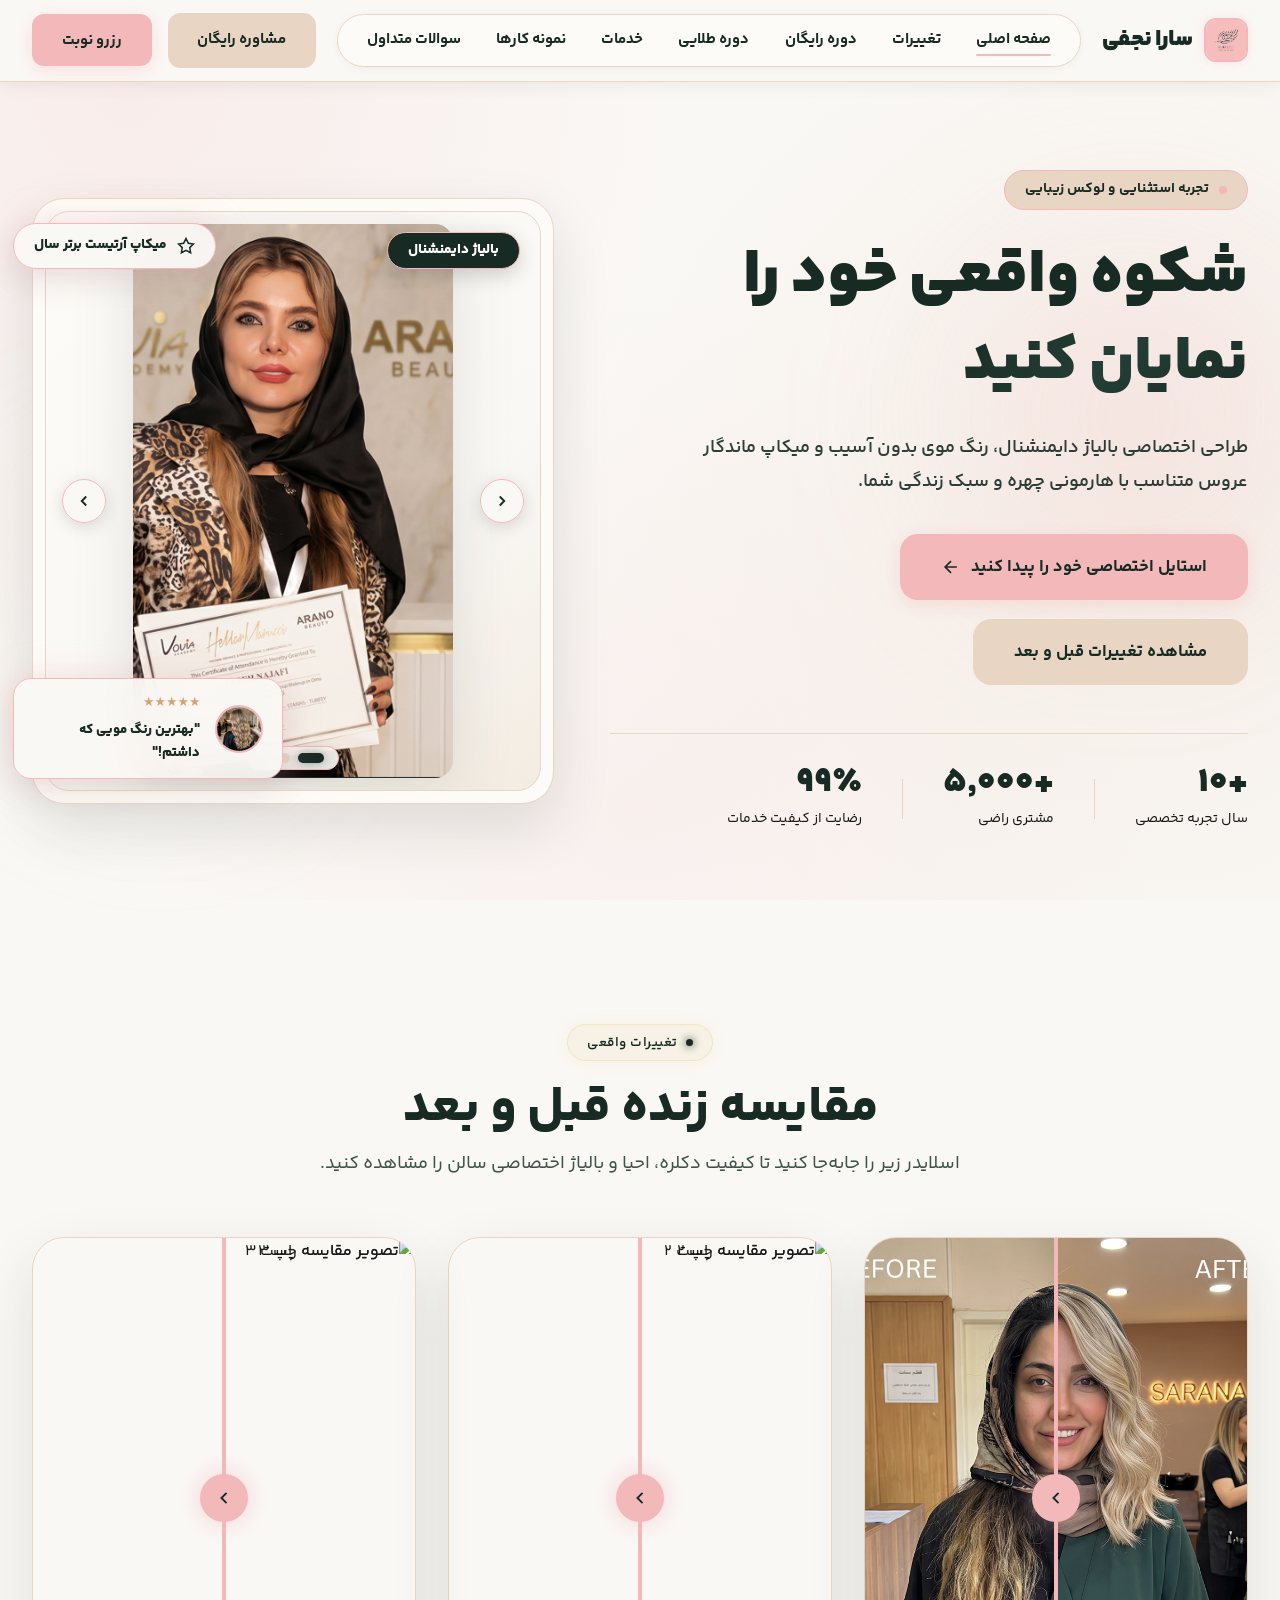
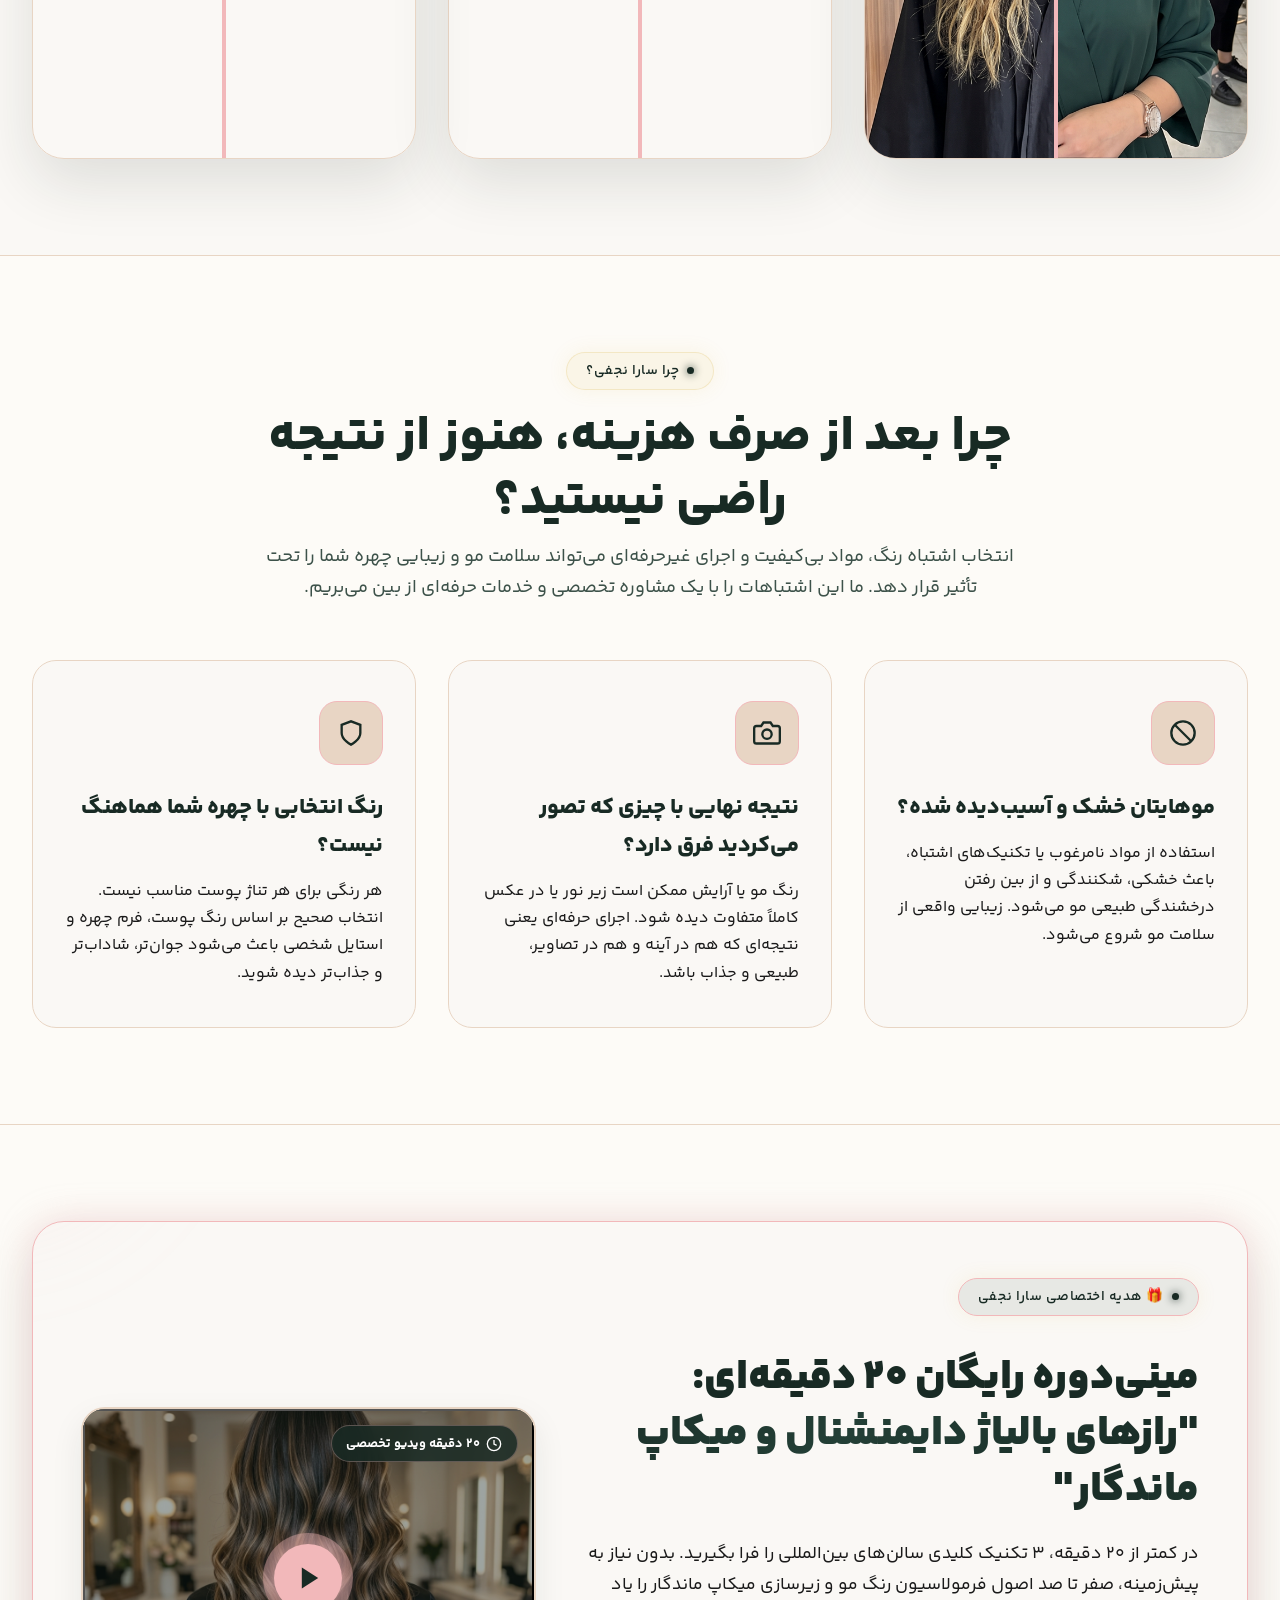
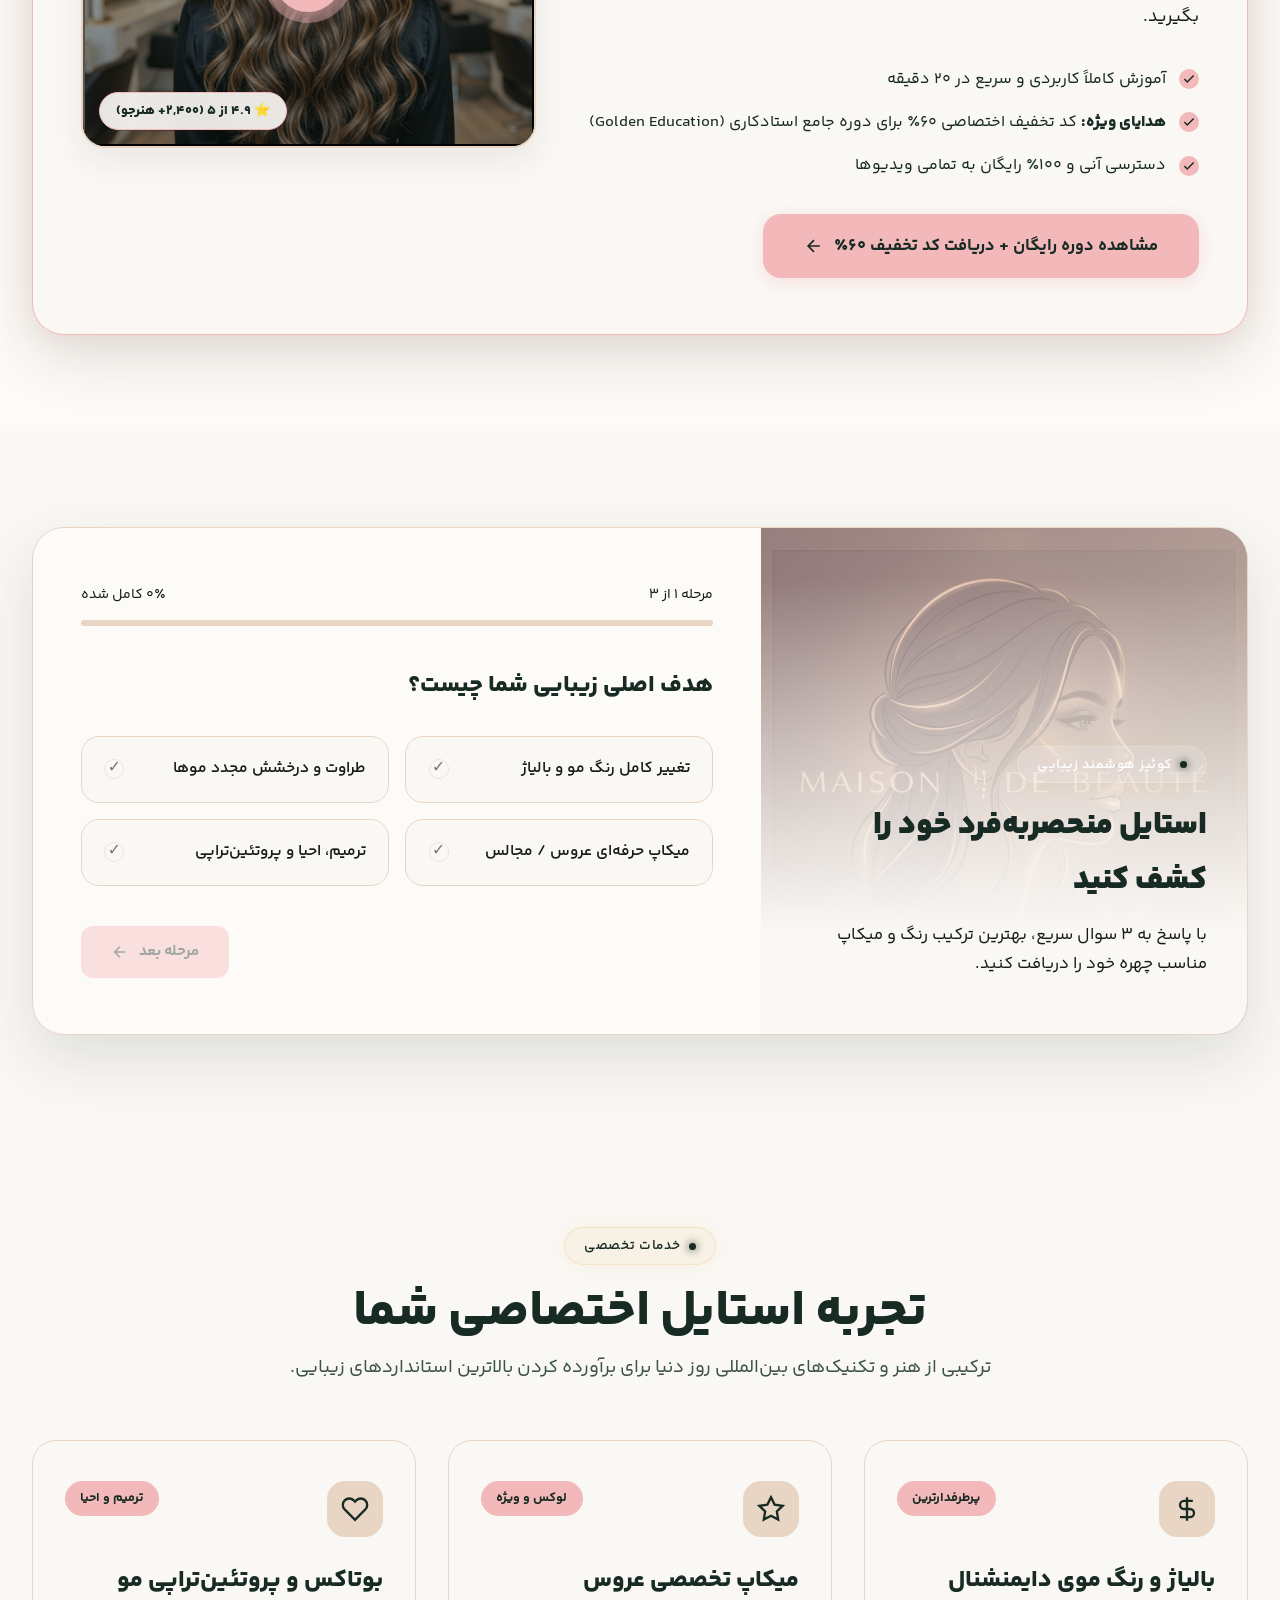
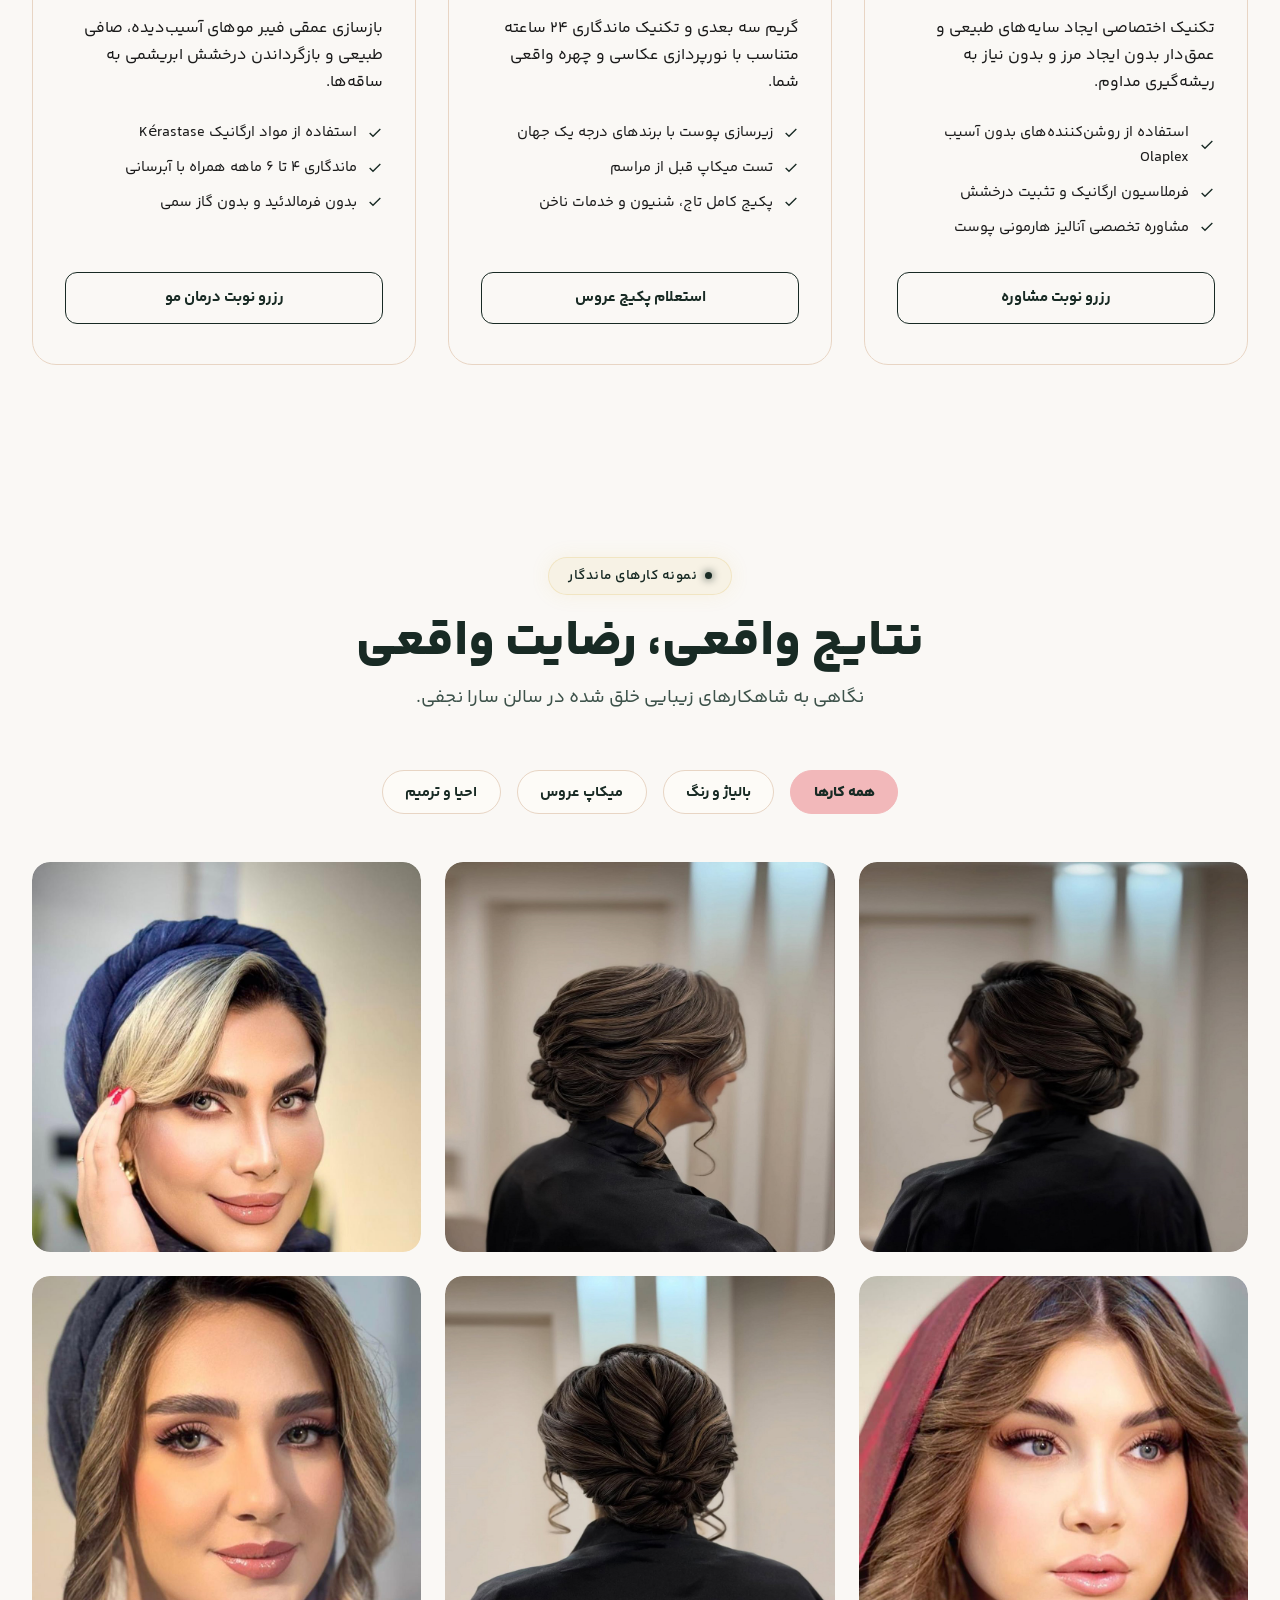
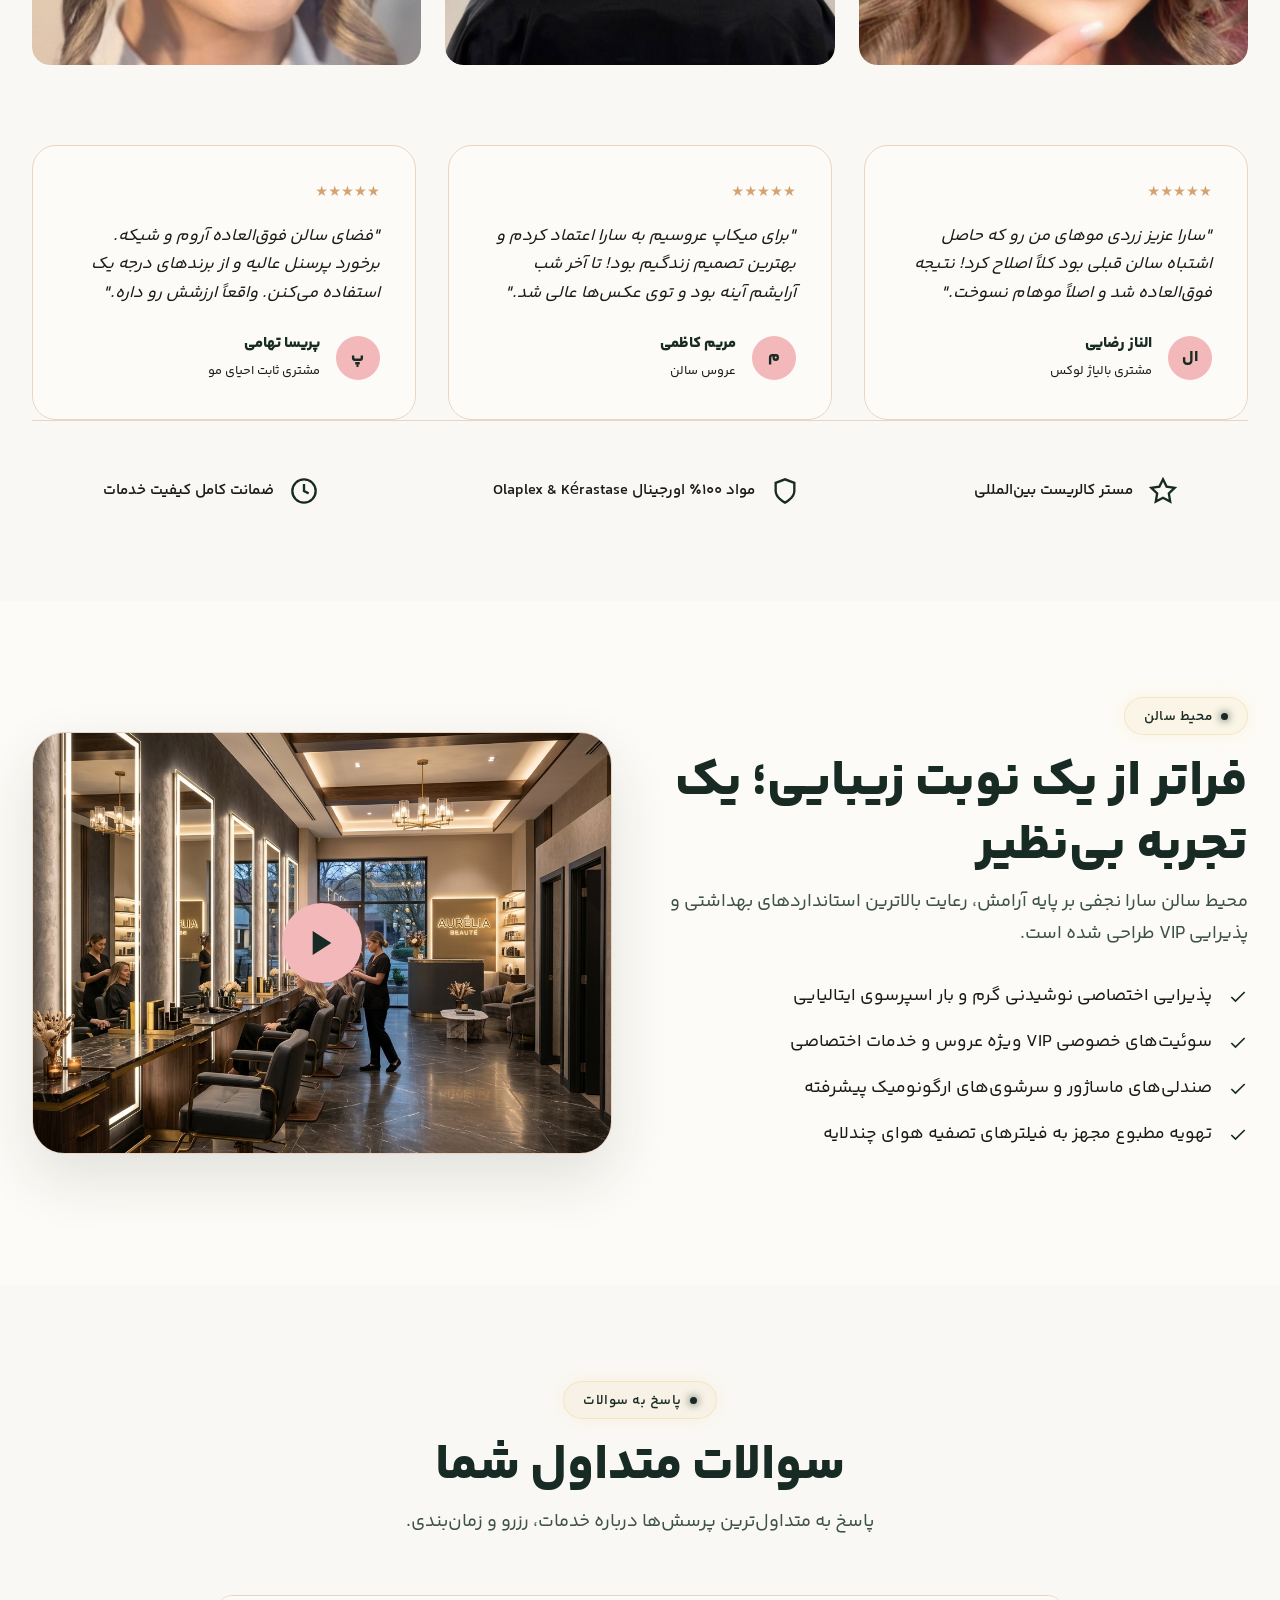
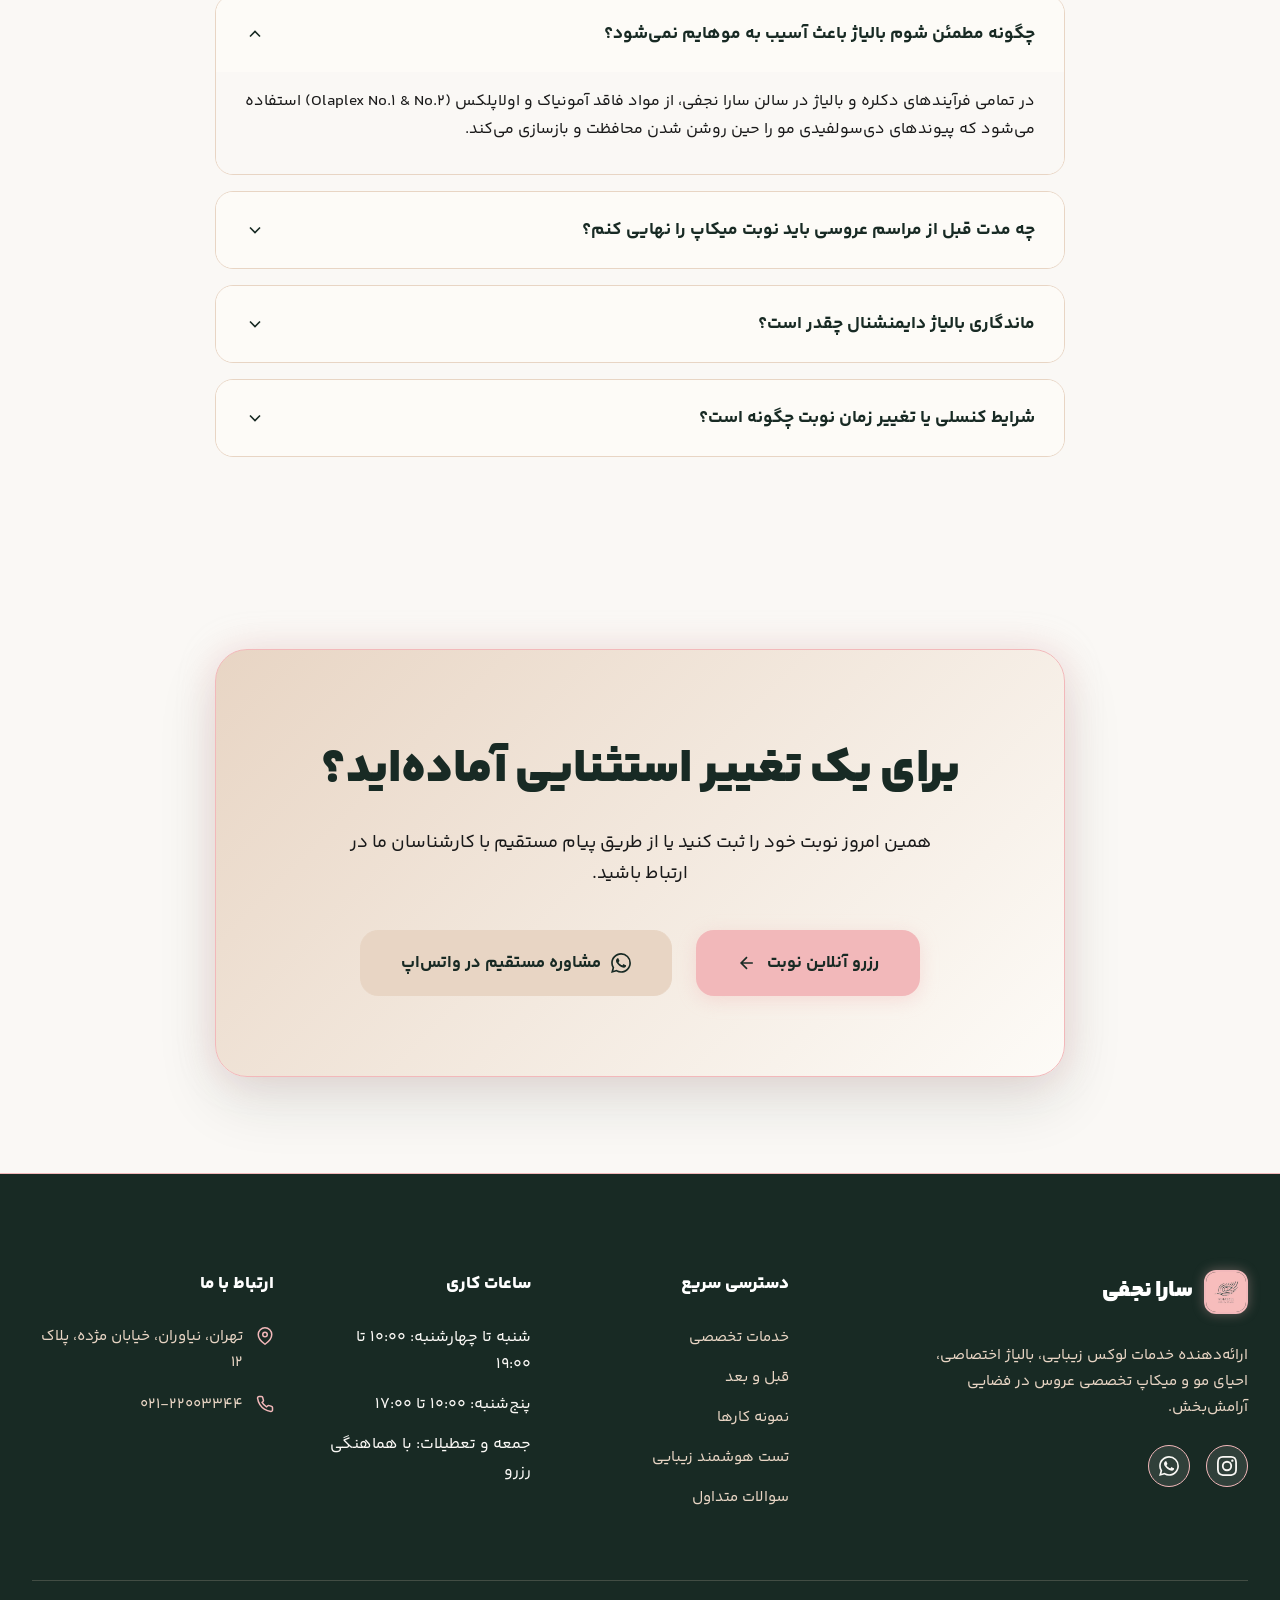
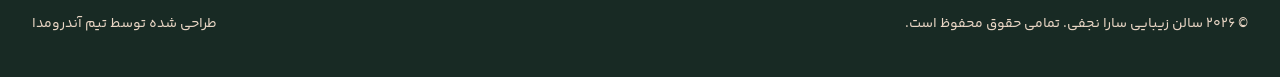
==== commit 59933467: "up" ====
--- a/index.html
+++ b/index.html
@@ -307,39 +307,120 @@
             </p>
           </div>
 
-          <div class="ba-slider-container reveal reveal-delay-1">
-            <div class="ba-slider" id="ba-slider">
-              <div class="ba-before">
-                <img
-                  src="images/Screenshot 2026-07-29 034844.png"
-                  alt="تصویر مقایسه چپ"
-                />
-              </div>
-              <div class="ba-after" id="ba-after-layer">
-                <img
-                  src="images/Screenshot 2026-07-29 034903.png"
-                  alt="تصویر مقایسه راست"
-                />
-              </div>
-              <div class="ba-handle" id="ba-handle">
-                <div class="ba-handle-button">
-                  <svg
-                    width="20"
-                    height="20"
-                    viewBox="0 0 24 24"
-                    fill="none"
-                    stroke="currentColor"
-                    stroke-width="2"
-                  >
-                    <polyline points="15 18 9 12 15 6"></polyline>
-                    <polyline
-                      points="9 18 15 12 9 6"
-                      style="
-                        transform: rotate(180deg);
-                        transform-origin: center;
-                      "
-                    ></polyline>
-                  </svg>
+          <div class="ba-slider-grid reveal reveal-delay-1">
+            <!-- Slider 1 -->
+            <div class="ba-slider-container">
+              <div class="ba-slider">
+                <div class="ba-before">
+                  <img
+                    src="images/Screenshot 2026-07-29 034844.png"
+                    alt="تصویر مقایسه چپ ۱"
+                  />
+                </div>
+                <div class="ba-after">
+                  <img
+                    src="images/Screenshot 2026-07-29 034903.png"
+                    alt="تصویر مقایسه راست ۱"
+                  />
+                </div>
+                <div class="ba-handle">
+                  <div class="ba-handle-button">
+                    <svg
+                      width="20"
+                      height="20"
+                      viewBox="0 0 24 24"
+                      fill="none"
+                      stroke="currentColor"
+                      stroke-width="2"
+                    >
+                      <polyline points="15 18 9 12 15 6"></polyline>
+                      <polyline
+                        points="9 18 15 12 9 6"
+                        style="
+                          transform: rotate(180deg);
+                          transform-origin: center;
+                        "
+                      ></polyline>
+                    </svg>
+                  </div>
+                </div>
+              </div>
+            </div>
+
+            <!-- Slider 2 -->
+            <div class="ba-slider-container">
+              <div class="ba-slider">
+                <div class="ba-before">
+                  <img
+                    src="images/before_2.png"
+                    alt="تصویر مقایسه چپ ۲"
+                  />
+                </div>
+                <div class="ba-after">
+                  <img
+                    src="images/after_2.png"
+                    alt="تصویر مقایسه راست ۲"
+                  />
+                </div>
+                <div class="ba-handle">
+                  <div class="ba-handle-button">
+                    <svg
+                      width="20"
+                      height="20"
+                      viewBox="0 0 24 24"
+                      fill="none"
+                      stroke="currentColor"
+                      stroke-width="2"
+                    >
+                      <polyline points="15 18 9 12 15 6"></polyline>
+                      <polyline
+                        points="9 18 15 12 9 6"
+                        style="
+                          transform: rotate(180deg);
+                          transform-origin: center;
+                        "
+                      ></polyline>
+                    </svg>
+                  </div>
+                </div>
+              </div>
+            </div>
+
+            <!-- Slider 3 -->
+            <div class="ba-slider-container">
+              <div class="ba-slider">
+                <div class="ba-before">
+                  <img
+                    src="images/before_3.png"
+                    alt="تصویر مقایسه چپ ۳"
+                  />
+                </div>
+                <div class="ba-after">
+                  <img
+                    src="images/after_3.png"
+                    alt="تصویر مقایسه راست ۳"
+                  />
+                </div>
+                <div class="ba-handle">
+                  <div class="ba-handle-button">
+                    <svg
+                      width="20"
+                      height="20"
+                      viewBox="0 0 24 24"
+                      fill="none"
+                      stroke="currentColor"
+                      stroke-width="2"
+                    >
+                      <polyline points="15 18 9 12 15 6"></polyline>
+                      <polyline
+                        points="9 18 15 12 9 6"
+                        style="
+                          transform: rotate(180deg);
+                          transform-origin: center;
+                        "
+                      ></polyline>
+                    </svg>
+                  </div>
                 </div>
               </div>
             </div>
--- a/css/style.css
+++ b/css/style.css
@@ -967,9 +967,15 @@
   position: relative;
 }
 
+.ba-slider-grid {
+  display: grid;
+  grid-template-columns: repeat(3, 1fr);
+  gap: 2rem;
+  margin-top: 3rem;
+}
+
 .ba-slider-container {
-  max-width: 960px;
-  margin: 0 auto;
+  width: 100%;
   position: relative;
   border-radius: var(--radius-xl);
   overflow: hidden;
@@ -2419,8 +2425,13 @@
     column-count: 1;
   }
 
+  .ba-slider-grid {
+    grid-template-columns: 1fr;
+    gap: 1.5rem;
+  }
+  
   .ba-slider {
-    height: 380px;
+    height: 400px;
   }
 
   .quiz-main {
@@ -2433,6 +2444,32 @@
 
   .modal-box {
     padding: 2rem 1.5rem;
+  }
+
+  /* Offer Banner & Timer Overrides */
+  .offer-banner {
+    padding: 2rem 1.25rem;
+  }
+  
+  .timer-box {
+    padding: 1.5rem 1rem;
+  }
+  
+  .countdown-digits {
+    gap: 0.6rem;
+  }
+  
+  .digit-val {
+    font-size: 1.8rem;
+  }
+  
+  .digit-sep {
+    font-size: 1.4rem;
+    margin-top: -10px;
+  }
+  
+  .digit-label {
+    font-size: 0.7rem;
   }
 
   .footer-bottom {
@@ -3074,6 +3111,7 @@
 .price-comparison {
   display: flex;
   align-items: baseline;
+  flex-wrap: wrap;
   gap: 1rem;
   margin-bottom: 1rem;
 }
@@ -3274,3 +3312,15 @@
     padding: 2rem 1.5rem;
   }
 }
+
+@media (max-width: 480px) {
+  .price-number {
+    font-size: 2rem;
+  }
+  .old-price {
+    font-size: 1.1rem;
+  }
+  .price-comparison {
+    gap: 0.5rem;
+  }
+}
